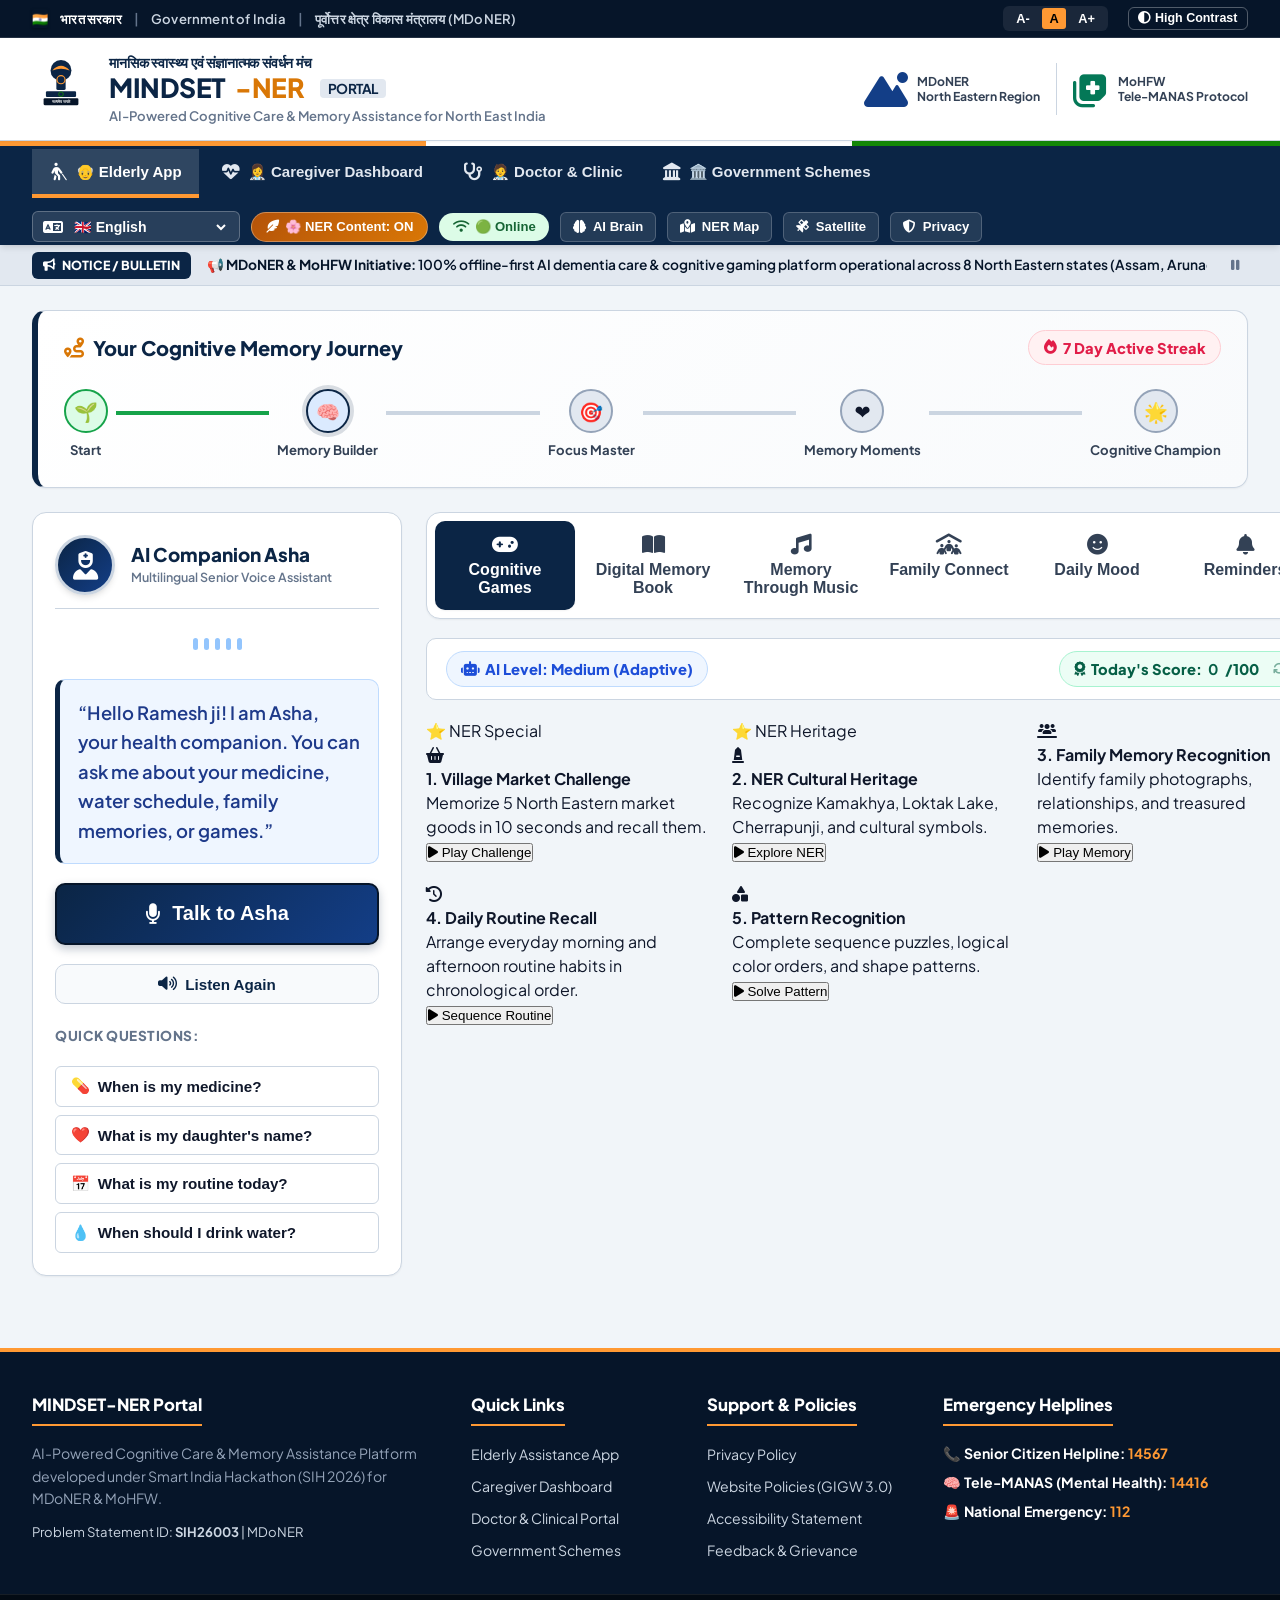
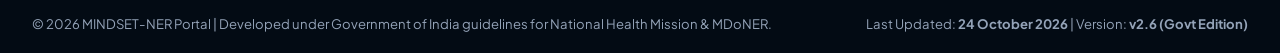
==== index.html @ 857e29aa "ci: add GitHub Pages deployment workflow and root redirect" ====
<!DOCTYPE html>
<html lang="en">
<head>
    <meta charset="UTF-8">
    <meta name="viewport" content="width=device-width, initial-scale=1.0">
    <meta http-equiv="refresh" content="0; url=static/index.html">
    <link rel="icon" type="image/svg+xml" href="static/favicon.svg">
    <title>MINDSET-NER Portal</title>
    <script>
        window.location.replace("static/index.html" + window.location.search + window.location.hash);
    </script>
    <style>
        body {
            font-family: 'Plus Jakarta Sans', system-ui, -apple-system, sans-serif;
            background: #0f172a;
            color: #ffffff;
            display: flex;
            align-items: center;
            justify-content: center;
            height: 100vh;
            margin: 0;
            text-align: center;
        }
        .loading-box {
            background: rgba(255, 255, 255, 0.05);
            border: 1px solid rgba(255, 255, 255, 0.15);
            padding: 2.5rem 2rem;
            border-radius: 16px;
            max-width: 420px;
        }
        a {
            color: #f59e0b;
            text-decoration: underline;
            font-weight: 700;
        }
    </style>
</head>
<body>
    <div class="loading-box">
        <h2 style="margin: 0 0 0.5rem 0;">MINDSET-NER Portal</h2>
        <p style="color: #94a3b8; margin: 0 0 1.2rem 0;">Redirecting to the official government cognitive assistance portal...</p>
        <p><a href="static/index.html">Click here if not redirected automatically</a></p>
    </div>
</body>
</html>
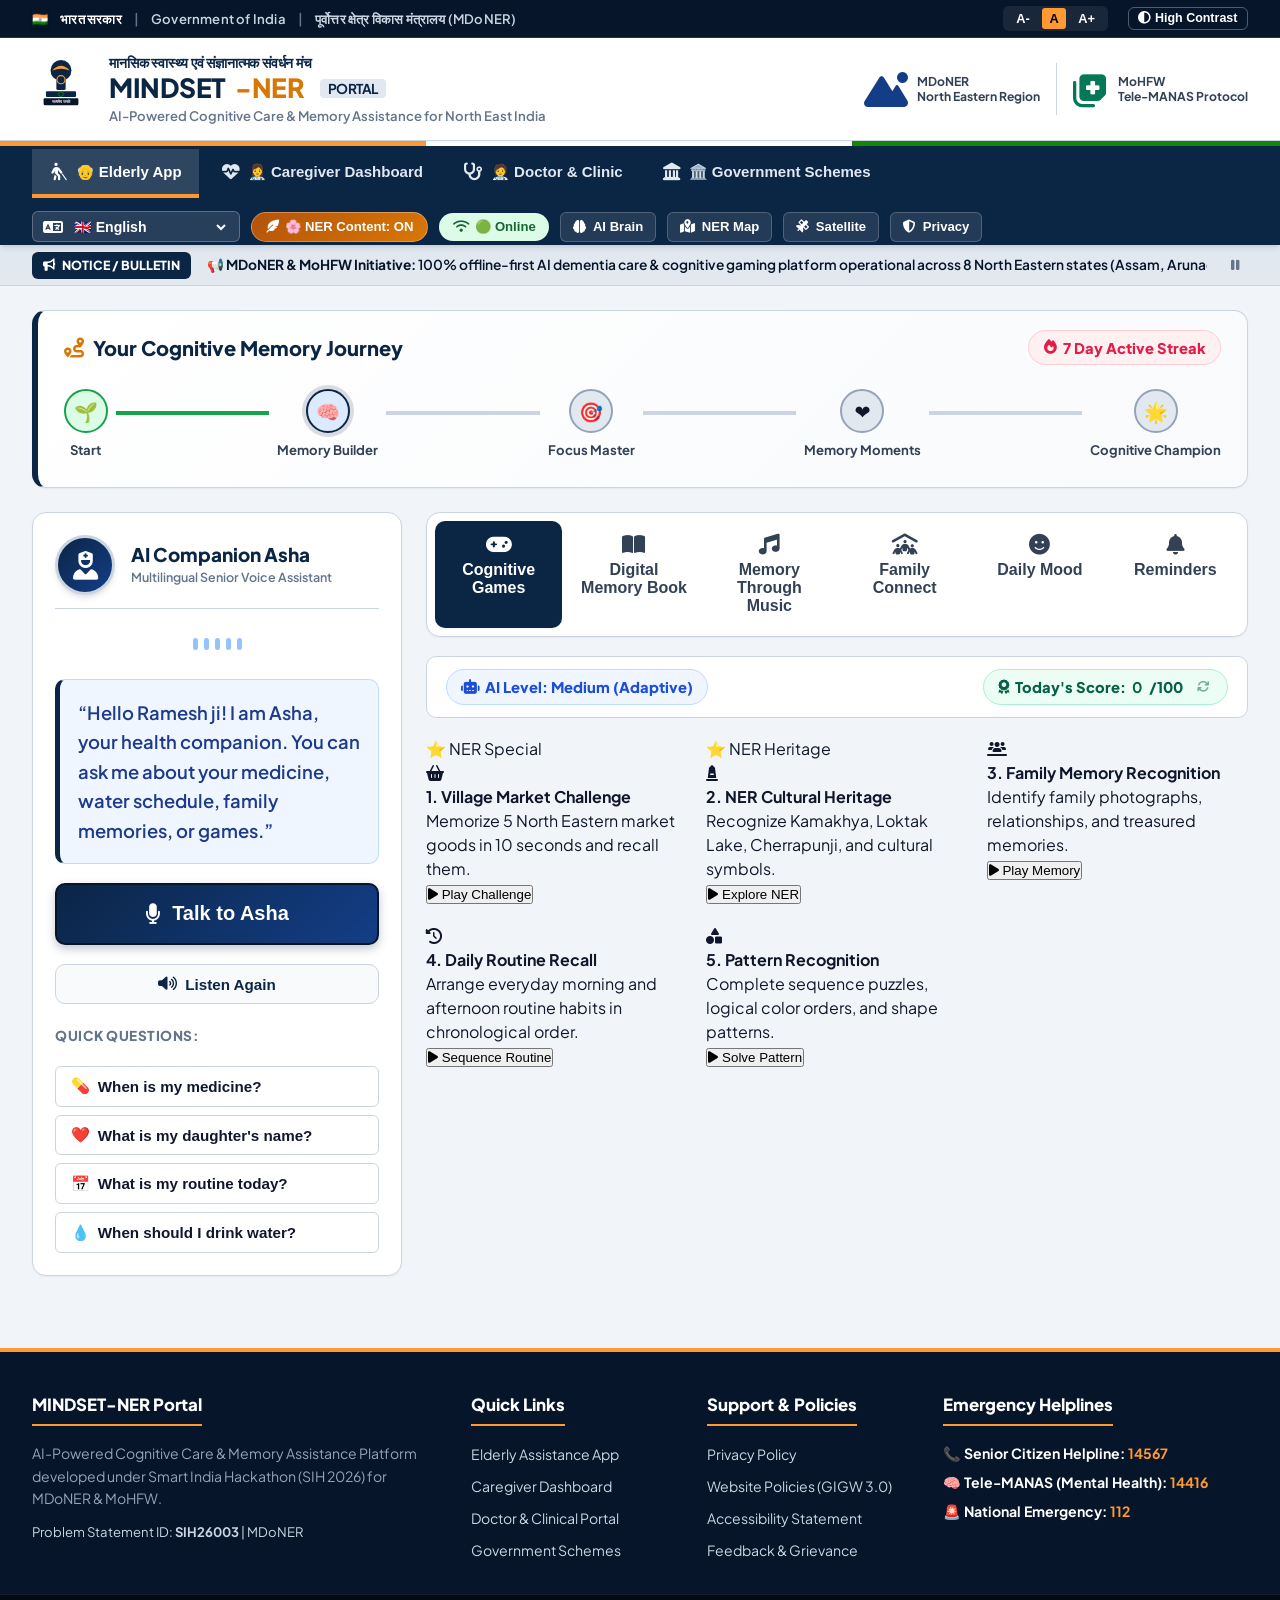
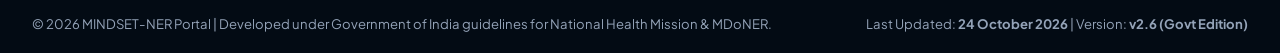
==== commit 5c5f7c4a: "feat: add universal multi-device responsive layout and netlify config" ====
--- a/index.html
+++ b/index.html
@@ -2,7 +2,8 @@
 <html lang="en">
 <head>
     <meta charset="UTF-8">
-    <meta name="viewport" content="width=device-width, initial-scale=1.0">
+    <meta name="viewport" content="width=device-width, initial-scale=1.0, maximum-scale=5.0, viewport-fit=cover">
+    <meta name="theme-color" content="#0b2545">
     <meta http-equiv="refresh" content="0; url=static/index.html">
     <link rel="icon" type="image/svg+xml" href="static/favicon.svg">
     <title>MINDSET-NER Portal</title>
@@ -43,3 +44,4 @@
     </div>
 </body>
 </html>
+
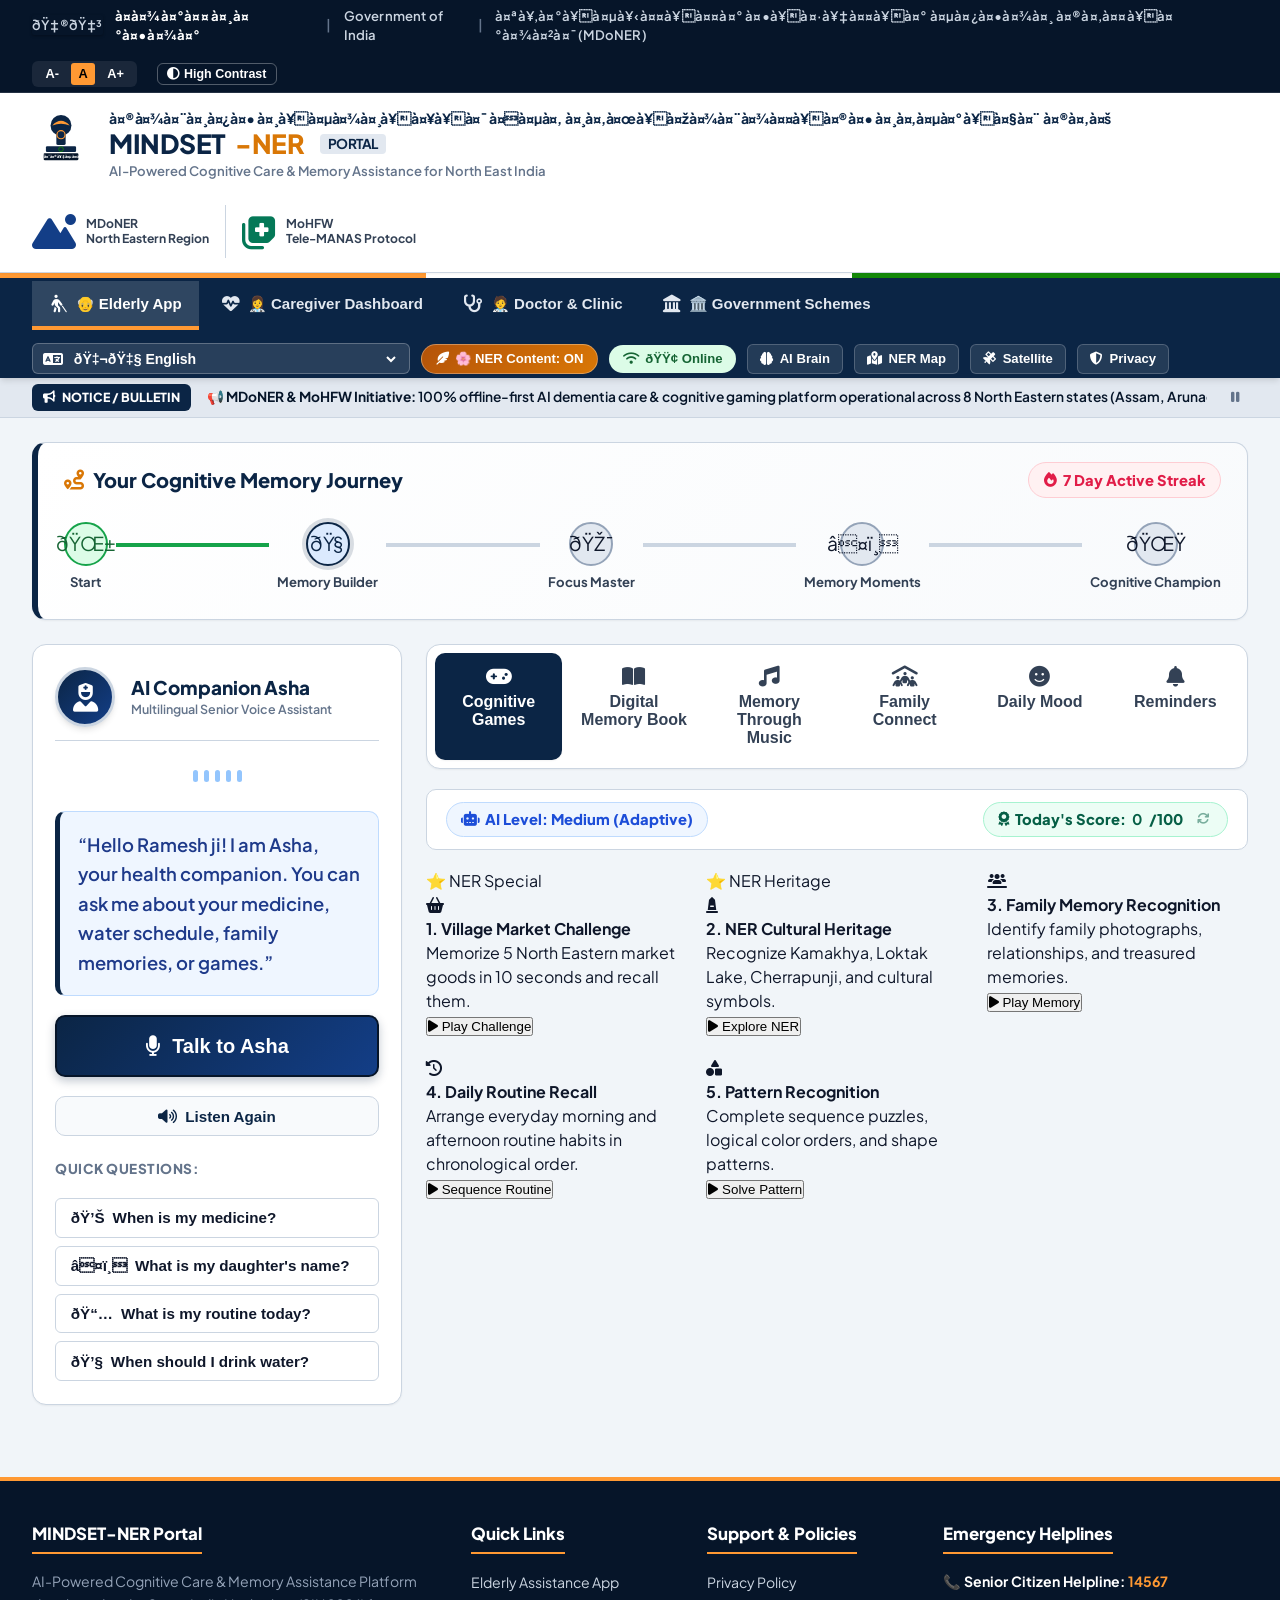
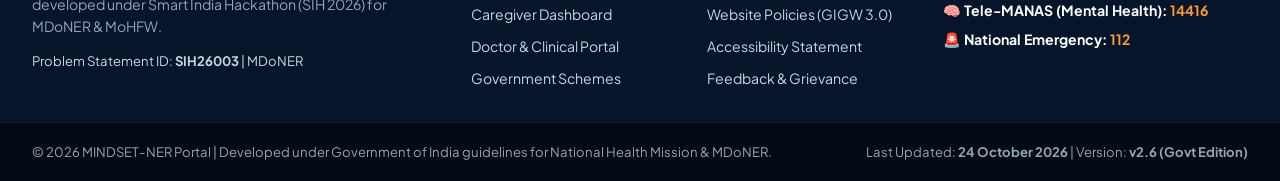
==== commit b7de9b5b: "fix: make root index.html full standalone portal and update vscode launcher" ====
--- a/index.html
+++ b/index.html
@@ -1,47 +1,1616 @@
-<!DOCTYPE html>
+﻿<!DOCTYPE html>
 <html lang="en">
 <head>
     <meta charset="UTF-8">
     <meta name="viewport" content="width=device-width, initial-scale=1.0, maximum-scale=5.0, viewport-fit=cover">
     <meta name="theme-color" content="#0b2545">
-    <meta http-equiv="refresh" content="0; url=static/index.html">
+    <meta name="mobile-web-app-capable" content="yes">
+    <meta name="apple-mobile-web-app-capable" content="yes">
+    <meta name="apple-mobile-web-app-status-bar-style" content="black-translucent">
+    <title>MINDSET-NER | à¤®à¤¾à¤¨à¤¸à¤¿à¤• à¤¸à¥à¤µà¤¾à¤¸à¥à¤¥à¥à¤¯ à¤à¤µà¤‚ à¤¸à¤‚à¤œà¥à¤žà¤¾à¤¨à¤¾à¤¤à¥à¤®à¤• à¤¸à¤‚à¤µà¤°à¥à¤§à¤¨ à¤ªà¥‹à¤°à¥à¤Ÿà¤² | Government of India</title>
+    <meta name="description" content="AI-Based Cognitive Gaming and Memory Assistance Platform for Elderly Dementia Patients in North Eastern Region (SIH26003 - MDoNER & MoHFW)">
+    
+    <!-- Google Fonts -->
+    <link rel="preconnect" href="https://fonts.googleapis.com">
+    <link rel="preconnect" href="https://fonts.gstatic.com" crossorigin>
+    <link href="https://fonts.googleapis.com/css2?family=Outfit:wght@400;500;600;700;800&family=Plus+Jakarta+Sans:wght@400;500;600;700;800&display=swap" rel="stylesheet">
+    
+    <!-- FontAwesome 6 Icons -->
+    <link rel="stylesheet" href="https://cdnjs.cloudflare.com/ajax/libs/font-awesome/6.4.0/css/all.min.css">
+    
+    <!-- Portal Favicon -->
     <link rel="icon" type="image/svg+xml" href="static/favicon.svg">
-    <title>MINDSET-NER Portal</title>
-    <script>
-        window.location.replace("static/index.html" + window.location.search + window.location.hash);
-    </script>
-    <style>
-        body {
-            font-family: 'Plus Jakarta Sans', system-ui, -apple-system, sans-serif;
-            background: #0f172a;
-            color: #ffffff;
-            display: flex;
-            align-items: center;
-            justify-content: center;
-            height: 100vh;
-            margin: 0;
-            text-align: center;
-        }
-        .loading-box {
-            background: rgba(255, 255, 255, 0.05);
-            border: 1px solid rgba(255, 255, 255, 0.15);
-            padding: 2.5rem 2rem;
-            border-radius: 16px;
-            max-width: 420px;
-        }
-        a {
-            color: #f59e0b;
-            text-decoration: underline;
-            font-weight: 700;
-        }
-    </style>
+    <link rel="alternate icon" type="image/x-icon" href="static/favicon.ico">
+    
+    <!-- Official Government Portal Stylesheet -->
+    <link rel="stylesheet" href="static/style.css?v=3.1">
 </head>
 <body>
-    <div class="loading-box">
-        <h2 style="margin: 0 0 0.5rem 0;">MINDSET-NER Portal</h2>
-        <p style="color: #94a3b8; margin: 0 0 1.2rem 0;">Redirecting to the official government cognitive assistance portal...</p>
-        <p><a href="static/index.html">Click here if not redirected automatically</a></p>
+    <!-- Skip to main content for screen readers (GIGW standard) -->
+    <a href="#main-content-anchor" class="skip-link">Skip to main content</a>
+
+    <!-- ========================================================= -->
+    <!-- 1. TOP ACCESSIBILITY & MINISTRY STRIP                     -->
+    <!-- ========================================================= -->
+    <div class="gov-top-strip">
+        <div class="gov-top-strip-inner">
+            <div class="gov-emblem-text">
+                <span class="flag-icon" title="National Flag of India">ðŸ‡®ðŸ‡³</span>
+                <span class="hi">à¤­à¤¾à¤°à¤¤ à¤¸à¤°à¤•à¤¾à¤°</span>
+                <span class="separator">|</span>
+                <span>Government of India</span>
+                <span class="separator">|</span>
+                <span>à¤ªà¥‚à¤°à¥à¤µà¥‹à¤¤à¥à¤¤à¤° à¤•à¥à¤·à¥‡à¤¤à¥à¤° à¤µà¤¿à¤•à¤¾à¤¸ à¤®à¤‚à¤¤à¥à¤°à¤¾à¤²à¤¯ (MDoNER)</span>
+            </div>
+
+            <div class="gov-top-actions">
+                <!-- Text Sizing Accessibility Controls -->
+                <div class="accessibility-tools" title="Text Sizing Controls / à¤…à¤•à¥à¤·à¤°à¥‹à¤‚ à¤•à¤¾ à¤†à¤•à¤¾à¤°">
+                    <button class="a-btn" id="btn-font-dec" onclick="changeFontSize('decrease')" title="Decrease Font Size">A-</button>
+                    <button class="a-btn active" id="btn-font-reset" onclick="changeFontSize('reset')" title="Normal Font Size">A</button>
+                    <button class="a-btn" id="btn-font-inc" onclick="changeFontSize('increase')" title="Increase Font Size">A+</button>
+                </div>
+
+                <!-- High Contrast Toggle Button -->
+                <button class="contrast-btn" id="btn-high-contrast" onclick="toggleHighContrast()" title="Toggle High Contrast Mode for Better Visibility">
+                    <i class="fa-solid fa-circle-half-stroke"></i>
+                    <span id="contrast-text">High Contrast</span>
+                </button>
+            </div>
+        </div>
     </div>
+
+    <!-- ========================================================= -->
+    <!-- 2. MAIN GOVERNMENT BRANDING HEADER                         -->
+    <!-- ========================================================= -->
+    <header class="gov-main-header">
+        <div class="gov-header-inner">
+            <div class="brand-section">
+                <!-- Ashoka Lion Capital (Emblem of India) SVG -->
+                <div class="national-emblem-svg" title="State Emblem of India">
+                    <svg viewBox="0 0 100 120" fill="none" xmlns="http://www.w3.org/2000/svg">
+                        <circle cx="50" cy="30" r="18" fill="#0B2545"/>
+                        <path d="M35 30 Q50 14 65 30 Q50 24 35 30 Z" fill="#FF9933"/>
+                        <rect x="42" y="30" width="16" height="34" rx="3" fill="#0B2545"/>
+                        <circle cx="50" cy="46" r="7" stroke="#FF9933" stroke-width="2"/>
+                        <rect x="24" y="66" width="52" height="10" rx="2" fill="#0B2545"/>
+                        <circle cx="50" cy="71" r="4" stroke="#138808" stroke-width="1.5"/>
+                        <rect x="20" y="78" width="60" height="12" rx="2" fill="#061529"/>
+                        <text x="50" y="87" fill="#FFFFFF" font-size="7" font-weight="bold" text-anchor="middle" font-family="'Plus Jakarta Sans', sans-serif">à¤¸à¤¤à¥à¤¯à¤®à¥‡à¤µ à¤œà¤¯à¤¤à¥‡</text>
+                    </svg>
+                </div>
+
+                <div class="brand-text">
+                    <span class="brand-title-hi">à¤®à¤¾à¤¨à¤¸à¤¿à¤• à¤¸à¥à¤µà¤¾à¤¸à¥à¤¥à¥à¤¯ à¤à¤µà¤‚ à¤¸à¤‚à¤œà¥à¤žà¤¾à¤¨à¤¾à¤¤à¥à¤®à¤• à¤¸à¤‚à¤µà¤°à¥à¤§à¤¨ à¤®à¤‚à¤š</span>
+                    <h1 class="brand-title-en">
+                        MINDSET<span class="highlight">-NER</span>
+                        <span style="font-size: 0.85rem; background: #e2e8f0; color: #0b2545; padding: 2px 8px; border-radius: 4px; font-weight: 700; margin-left: 6px;">PORTAL</span>
+                    </h1>
+                    <span class="brand-tagline">AI-Powered Cognitive Care & Memory Assistance for North East India</span>
+                </div>
+            </div>
+
+            <div class="header-gov-badges">
+                <div class="partner-logo-seal">
+                    <div class="seal-icon">
+                        <i class="fa-solid fa-mountain-sun"></i>
+                    </div>
+                    <div class="seal-text">
+                        <strong>MDoNER</strong><br>
+                        North Eastern Region
+                    </div>
+                </div>
+
+                <div class="partner-logo-seal">
+                    <div class="seal-icon" style="color: #047857;">
+                        <i class="fa-solid fa-notes-medical"></i>
+                    </div>
+                    <div class="seal-text">
+                        <strong>MoHFW</strong><br>
+                        Tele-MANAS Protocol
+                    </div>
+                </div>
+            </div>
+        </div>
+    </header>
+
+    <!-- Official Tricolor Ribbon -->
+    <div class="gov-tricolor-bar"></div>
+
+    <!-- ========================================================= -->
+    <!-- 3. OFFICIAL PORTAL NAVIGATION & ACTION BAR                 -->
+    <!-- ========================================================= -->
+    <nav class="gov-navbar">
+        <div class="gov-navbar-inner">
+            <!-- Main Role Navigation Tabs -->
+            <div class="main-portal-tabs" role="tablist">
+                <button class="portal-nav-btn active" id="btn-role-elderly" onclick="switchRole('elderly')" role="tab" aria-selected="true">
+                    <i class="fa-solid fa-person-walking-with-cane"></i>
+                    <span id="nav-lbl-elderly">ðŸ‘´ Elderly App</span>
+                </button>
+                <button class="portal-nav-btn" id="btn-role-caregiver" onclick="switchRole('caregiver')" role="tab" aria-selected="false">
+                    <i class="fa-solid fa-heart-pulse"></i>
+                    <span id="nav-lbl-caregiver">ðŸ‘©â€âš•ï¸ Caregiver Dashboard</span>
+                </button>
+                <button class="portal-nav-btn" id="btn-role-doctor" onclick="switchRole('doctor')" role="tab" aria-selected="false">
+                    <i class="fa-solid fa-stethoscope"></i>
+                    <span id="nav-lbl-doctor">ðŸ§‘â€âš•ï¸ Doctor & Clinic</span>
+                </button>
+                <button class="portal-nav-btn" id="btn-role-schemes" onclick="switchRole('schemes')" role="tab" aria-selected="false">
+                    <i class="fa-solid fa-landmark"></i>
+                    <span id="nav-lbl-schemes">ðŸ›ï¸ Government Schemes</span>
+                </button>
+            </div>
+
+            <!-- Header Quick Action Tools -->
+            <div class="nav-actions-group">
+                <!-- Multilingual Language Selector -->
+                <div class="lang-selector-gov" title="à¤­à¤¾à¤·à¤¾ à¤šà¥à¤¨à¥‡à¤‚ / Select Language">
+                    <i class="fa-solid fa-language"></i>
+                    <select id="lang-picker" onchange="changeLanguage(this.value)">
+                        <option value="en" selected>ðŸ‡¬ðŸ‡§ English</option>
+                        <option value="hi">ðŸ‡®ðŸ‡³ à¤¹à¤¿à¤¨à¥à¤¦à¥€ (Hindi)</option>
+                        <option value="as">ðŸ‡®ðŸ‡³ à¦…à¦¸à¦®à§€à¦¯à¦¼à¦¾ (Assamese)</option>
+                        <option value="bn">ðŸ‡®ðŸ‡³ à¦¬à¦¾à¦‚à¦²à¦¾ (Bengali)</option>
+                        <option value="mni">ðŸ‡®ðŸ‡³ à¦®à§ˆà¦¤à§ˆà¦²à§‹à¦¨à§ (Meitei)</option>
+                        <option value="mzo">ðŸ‡®ðŸ‡³ Mizo á¹­awng</option>
+                        <option value="kha">ðŸ‡®ðŸ‡³ Ka Khasi</option>
+                    </select>
+                </div>
+
+                <!-- NER Cultural Content Filter -->
+                <button class="ner-toggle-gov" id="ner-toggle-btn" onclick="toggleNerMode()" title="Toggle North Eastern Cultural Content">
+                    <i class="fa-solid fa-feather-pointed"></i>
+                    <span id="ner-badge-text">ðŸŒ¸ NER à¤¸à¤¾à¤®à¤—à¥à¤°à¥€: ON</span>
+                </button>
+
+                <!-- Offline/Online Status Pill Simulator -->
+                <button class="network-pill-gov" id="offline-pill" onclick="openModal('modal-offline-drawer')" title="Check Network / Offline-First Tele-Health Status">
+                    <i class="fa-solid fa-wifi"></i>
+                    <span id="network-text">ðŸŸ¢ Online</span>
+                </button>
+
+                <!-- Judging & Portal Inspector Quick Buttons -->
+                <button class="tools-quick-btn" onclick="openModal('modal-ai-brain')" title="AI Cognitive Decision Engine Inspection">
+                    <i class="fa-solid fa-brain"></i> AI Brain
+                </button>
+                <button class="tools-quick-btn" onclick="openModal('modal-ner-map')" title="8 NER States Impact Map">
+                    <i class="fa-solid fa-map-location-dot"></i> NER Map
+                </button>
+                <button class="tools-quick-btn" onclick="openModal('modal-satellite')" title="Space Tech & NavIC Satellite Layer">
+                    <i class="fa-solid fa-satellite"></i> Satellite
+                </button>
+                <button class="tools-quick-btn" onclick="openModal('modal-privacy')" title="Patient Data Privacy & Security Center">
+                    <i class="fa-solid fa-shield-halved"></i> Privacy
+                </button>
+            </div>
+        </div>
+    </nav>
+
+    <!-- ========================================================= -->
+    <!-- 4. OFFICIAL GOVERNMENT BULLETIN (NEWS MARQUEE)            -->
+    <!-- ========================================================= -->
+    <div class="gov-bulletin-bar">
+        <div class="gov-bulletin-inner">
+            <span class="bulletin-label" id="bulletin-label">
+                <i class="fa-solid fa-bullhorn"></i> <span id="bulletin-label-text">Notice / Bulletin</span>
+            </span>
+            <div class="bulletin-marquee" id="marquee-wrapper">
+                <span class="bulletin-content" id="bulletin-text">
+                    ðŸ“¢ <strong>MDoNER & MoHFW Initiative:</strong> 100% offline-first AI dementia care & cognitive gaming platform operational across 8 North Eastern states (Assam, Arunachal, Manipur, Meghalaya, Mizoram, Nagaland, Sikkim, Tripura).
+                </span>
+            </div>
+            <button class="bulletin-pause-btn" id="btn-pause-marquee" onclick="toggleMarqueePause()" title="Pause/Play Marquee">
+                <i class="fa-solid fa-pause"></i>
+            </button>
+        </div>
+    </div>
+
+    <!-- ========================================================= -->
+    <!-- 5. MAIN CONTENT WRAPPER                                   -->
+    <!-- ========================================================= -->
+    <main class="main-content" id="main-content-anchor">
+
+        <!-- ===================================================== -->
+        <!-- VIEW 1: ELDERLY PATIENT APPLICATION INTERFACE         -->
+        <!-- ===================================================== -->
+        <section id="view-elderly" class="app-view active">
+            
+            <!-- Cognitive Journey Map & Daily Streak Banner -->
+            <div class="elderly-journey-banner">
+                <div class="journey-top-row">
+                    <h3 id="lbl-journey-title">
+                        <i class="fa-solid fa-route" style="color: var(--gov-saffron-dark);"></i>
+                        Your Cognitive Memory Journey
+                    </h3>
+                    <div class="streak-pill" id="streak-badge-box">
+                        <i class="fa-solid fa-fire"></i>
+                        <span id="streak-count">7 Day Active Streak</span>
+                    </div>
+                </div>
+
+                <div class="journey-nodes-bar">
+                    <div class="j-node completed" onclick="showJourneyInfo(1)" title="Step 1 Completed">
+                        <div class="j-circle">ðŸŒ±</div>
+                        <span class="j-label" id="j-label-1">Start</span>
+                    </div>
+                    <div class="j-track-line filled"></div>
+
+                    <div class="j-node active" onclick="showJourneyInfo(2)" title="Current Active Milestone">
+                        <div class="j-circle">ðŸ§ </div>
+                        <span class="j-label" id="j-label-2">Memory Builder</span>
+                    </div>
+                    <div class="j-track-line"></div>
+
+                    <div class="j-node" onclick="showJourneyInfo(3)" title="Step 3">
+                        <div class="j-circle">ðŸŽ¯</div>
+                        <span class="j-label" id="j-label-3">Focus Master</span>
+                    </div>
+                    <div class="j-track-line"></div>
+
+                    <div class="j-node" onclick="showJourneyInfo(4)" title="Step 4">
+                        <div class="j-circle">â¤ï¸</div>
+                        <span class="j-label" id="j-label-4">Memory Moments</span>
+                    </div>
+                    <div class="j-track-line"></div>
+
+                    <div class="j-node" onclick="showJourneyInfo(5)" title="Step 5">
+                        <div class="j-circle">ðŸŒŸ</div>
+                        <span class="j-label" id="j-label-5">Cognitive Champion</span>
+                    </div>
+                </div>
+            </div>
+
+            <!-- Elderly Main Grid (Left Asha Companion + Center Activities) -->
+            <div class="elderly-main-grid">
+
+                <!-- Left Panel: AI Companion 'Asha' -->
+                <aside class="asha-voice-panel">
+                    <div class="asha-badge-header">
+                        <div class="asha-avatar">
+                            <i class="fa-solid fa-user-nurse"></i>
+                        </div>
+                        <div class="asha-info">
+                            <h2 id="companion-name-title">AI Companion Asha</h2>
+                            <p id="companion-lang-subtext">Multilingual Senior Voice Assistant</p>
+                        </div>
+                    </div>
+
+                    <!-- Voice Visualizer Wave -->
+                    <div class="voice-wave-container" id="audio-visualizer">
+                        <div class="wave-bar"></div>
+                        <div class="wave-bar"></div>
+                        <div class="wave-bar"></div>
+                        <div class="wave-bar"></div>
+                        <div class="wave-bar"></div>
+                    </div>
+
+                    <!-- Asha Speech Response Bubble -->
+                    <div class="asha-speech-bubble" id="companion-speech-bubble">
+                        <p id="speech-text">â€œHello Ramesh ji! I am Asha, your health companion. You can ask me about your medicine, water schedule, family memories, or games.â€</p>
+                    </div>
+
+                    <!-- Big Senior Friendly Voice Controls -->
+                    <button class="gov-mic-btn" id="mic-trigger-btn" onclick="listenVoiceCommand()">
+                        <i class="fa-solid fa-microphone"></i>
+                        <span id="mic-btn-text">Talk to Asha</span>
+                    </button>
+
+                    <button class="listen-again-btn" onclick="speakCurrentText()">
+                        <i class="fa-solid fa-volume-high"></i>
+                        <span id="lbl-listen-again">Listen Again</span>
+                    </button>
+
+                    <!-- Quick Voice Prompt Suggestion Buttons -->
+                    <div class="quick-prompts-title" id="lbl-quick-prompts">à¤¤à¥à¤µà¤°à¤¿à¤¤ à¤ªà¥à¤°à¤¶à¥à¤¨ (Quick Questions):</div>
+                    <div class="quick-prompt-buttons">
+                        <button class="prompt-btn" onclick="sendQuickPromptIndex(0)">
+                            ðŸ’Š <span id="prompt-txt-1">When is my medicine schedule?</span>
+                        </button>
+                        <button class="prompt-btn" onclick="sendQuickPromptIndex(1)">
+                            â¤ï¸ <span id="prompt-txt-2">What is my daughter's name?</span>
+                        </button>
+                        <button class="prompt-btn" onclick="sendQuickPromptIndex(2)">
+                            ðŸ“… <span id="prompt-txt-3">What is my daily routine?</span>
+                        </button>
+                        <button class="prompt-btn" onclick="sendQuickPromptIndex(3)">
+                            ðŸ’§ <span id="prompt-txt-4">When should I drink water?</span>
+                        </button>
+                    </div>
+                </aside>
+
+                <!-- Center Panel: Tabs for Activities -->
+                <div class="elderly-center-content">
+                    
+                    <!-- Top Tab Switcher Strip -->
+                    <div class="elderly-tabs-strip" role="tablist">
+                        <button class="elderly-subtab-btn active" id="tab-games-btn" onclick="switchElderlyTab('games')">
+                            <i class="fa-solid fa-gamepad"></i>
+                            <span id="subtab-lbl-games">Cognitive Games</span>
+                        </button>
+                        <button class="elderly-subtab-btn" id="tab-memorybook-btn" onclick="switchElderlyTab('memorybook')">
+                            <i class="fa-solid fa-book-open"></i>
+                            <span id="subtab-lbl-dmb">Digital Memory Book</span>
+                        </button>
+                        <button class="elderly-subtab-btn" id="tab-music-btn" onclick="switchElderlyTab('music')">
+                            <i class="fa-solid fa-music"></i>
+                            <span id="subtab-lbl-music">Memory Through Music</span>
+                        </button>
+                        <button class="elderly-subtab-btn" id="tab-family-btn" onclick="switchElderlyTab('family')">
+                            <i class="fa-solid fa-people-roof"></i>
+                            <span id="subtab-lbl-family">Family Connect</span>
+                        </button>
+                        <button class="elderly-subtab-btn" id="tab-mood-btn" onclick="switchElderlyTab('mood')">
+                            <i class="fa-solid fa-face-smile"></i>
+                            <span id="subtab-lbl-mood">Daily Mood</span>
+                        </button>
+                        <button class="elderly-subtab-btn" id="tab-reminders-btn" onclick="switchElderlyTab('reminders')">
+                            <i class="fa-solid fa-bell"></i>
+                            <span id="subtab-lbl-reminders">Reminders</span>
+                        </button>
+                    </div>
+
+                    <!-- ========================================= -->
+                    <!-- TAB 1: COGNITIVE GAMES HUB                -->
+                    <!-- ========================================= -->
+                    <div id="elderly-tab-games" class="tab-content active">
+                        <div class="hub-status-header">
+                            <div class="status-badge ai-level" id="current-diff-display">
+                                <i class="fa-solid fa-robot"></i> AI Level: Medium (Adaptive)
+                            </div>
+                            <div class="status-badge score" id="elderly-today-score">
+                                <i class="fa-solid fa-award"></i> à¤†à¤œ à¤•à¤¾ à¤¸à¥à¤•à¥‹à¤°: <strong id="val-today-score">0</strong>/100
+                                <button type="button" class="btn-score-reset" onclick="resetTodayScore(event)" title="à¤¸à¥à¤•à¥‹à¤° à¤°à¥€à¤¸à¥‡à¤Ÿ à¤•à¤°à¥‡à¤‚ (Reset Score for Demo)"><i class="fa-solid fa-arrows-rotate"></i></button>
+                            </div>
+                        </div>
+
+                        <!-- Game Selection Grid -->
+                        <div class="games-cards-grid" id="game-selector-grid">
+                            <!-- Populated dynamically by renderGameSelectorGrid() based on active language -->
+                        </div>
+
+                        <!-- ACTIVE GAME PLAY ARENA -->
+                        <div class="active-game-arena-box" id="active-game-arena" style="display:none;">
+                            <div class="arena-top-controls">
+                                <button class="arena-back-btn" onclick="exitGameArena()">
+                                    <i class="fa-solid fa-arrow-left"></i> <span id="arena-back-text">à¤–à¥‡à¤²à¥‹à¤‚ à¤•à¥€ à¤¸à¥‚à¤šà¥€ (Back to Menu)</span>
+                                </button>
+                                <h3 id="game-title" style="color: var(--gov-navy); font-size: 1.3rem;">Village Market Challenge</h3>
+                                <div style="display:flex; align-items:center; gap: 0.8rem;">
+                                    <span class="arena-round-pill" id="game-round-pill">à¤°à¤¾à¤‰à¤‚à¤¡ 1 / 3</span>
+                                    <div class="arena-timer" id="game-timer-display">â±ï¸ 00:10</div>
+                                </div>
+                            </div>
+
+                            <!-- Dynamic Stage Container -->
+                            <div class="game-stage-viewport" id="game-stage-container">
+                                <!-- Dynamic Game HTML will be injected by app.js -->
+                            </div>
+
+                            <!-- Visual AI Adaptation Decision Card -->
+                            <div class="ai-adaptation-banner" id="ai-adaptation-card" style="display:none;">
+                                <div class="ai-banner-title">
+                                    <i class="fa-solid fa-brain" style="color: var(--gov-navy-light);"></i>
+                                    <span id="ai-banner-header">AI à¤…à¤¨à¥à¤•à¥‚à¤²à¤¨ à¤¨à¤¿à¤°à¥à¤£à¤¯ à¤‡à¤‚à¤œà¤¨ (AI Adaptive Decision Engine)</span>
+                                </div>
+                                <div class="ai-banner-metrics">
+                                    <div class="ai-metric-item">
+                                        <span id="lbl-ai-acc">à¤¸à¤Ÿà¥€à¤•à¤¤à¤¾ (Accuracy):</span> <strong id="ai-val-acc">95%</strong>
+                                    </div>
+                                    <div class="ai-metric-item">
+                                        <span id="lbl-ai-speed">à¤ªà¥à¤°à¤¤à¤¿à¤•à¥à¤°à¤¿à¤¯à¤¾ à¤¸à¤®à¤¯ (Latency):</span> <strong id="ai-val-speed">3.8s</strong>
+                                    </div>
+                                    <div class="ai-metric-item">
+                                        <span id="lbl-ai-next">à¤…à¤—à¤²à¤¾ à¤¸à¥à¤¤à¤° (Next Level):</span> <strong id="ai-val-next">Medium â†’ Hard</strong>
+                                    </div>
+                                </div>
+                                <div class="ai-banner-reasoning" id="ai-reason-text">
+                                    ðŸ¤– AI à¤µà¤¿à¤¶à¥à¤²à¥‡à¤·à¤£: à¤‰à¤¤à¥à¤•à¥ƒà¤·à¥à¤Ÿ à¤ªà¥à¤°à¤¦à¤°à¥à¤¶à¤¨! à¤®à¤°à¥€à¤œ à¤•à¤¾ à¤¸à¤‚à¤œà¥à¤žà¤¾à¤¨à¤¾à¤¤à¥à¤®à¤• à¤°à¤¿à¤¸à¥à¤ªà¥‰à¤¨à¥à¤¸ à¤¬à¤¹à¥à¤¤ à¤¸à¤•à¥à¤°à¤¿à¤¯ à¤¹à¥ˆà¥¤
+                                </div>
+                                <div style="display:flex; justify-content:flex-end; margin-top: 0.4rem;">
+                                    <button class="btn-primary-gov" id="btn-next-game-round" onclick="advanceNextGameRound()">
+                                        <span id="btn-next-round-text">à¤…à¤—à¤²à¤¾ à¤ªà¥à¤°à¤¶à¥à¤¨ (Next Question)</span> <i class="fa-solid fa-arrow-right"></i>
+                                    </button>
+                                </div>
+                            </div>
+                        </div>
+
+                    </div>
+
+                    <!-- ========================================= -->
+                    <!-- TAB 2: DIGITAL MEMORY BOOK â­             -->
+                    <!-- ========================================= -->
+                    <div id="elderly-tab-memorybook" class="tab-content" style="display:none;">
+                        <div class="gov-card">
+                            <div class="gov-card-header">
+                                <div>
+                                    <h2 id="dmb-sec-title"><i class="fa-solid fa-book-bookmark" style="color: var(--gov-saffron-dark);"></i> <span id="dmb-title-text">à¤¡à¤¿à¤œà¤¿à¤Ÿà¤² à¤®à¥‡à¤®à¥‹à¤°à¥€ à¤¬à¥à¤• (Digital Memory Book)</span></h2>
+                                    <span class="subtitle" id="dmb-sec-subtitle">à¤ªà¤¾à¤°à¤¿à¤µà¤¾à¤°à¤¿à¤• à¤¤à¤¸à¥à¤µà¥€à¤°à¥‡à¤‚, à¤ªà¥à¤°à¤¿à¤¯ à¤¸à¥à¤¥à¤¾à¤¨ à¤”à¤° à¤®à¤§à¥à¤° à¤¸à¥à¤®à¥ƒà¤¤à¤¿à¤¯à¥‹à¤‚ à¤•à¤¾ à¤µà¥à¤¯à¤•à¥à¤¤à¤¿à¤—à¤¤ à¤¸à¤‚à¤—à¥à¤°à¤¹</span>
+                                </div>
+                                <button class="btn-primary-gov" onclick="openModal('modal-add-dmb')">
+                                    <i class="fa-solid fa-plus"></i> <span id="dmb-add-btn-text">à¤¨à¤ˆ à¤¯à¤¾à¤¦ à¤œà¥‹à¤¡à¤¼à¥‡à¤‚ (Add Card)</span>
+                                </button>
+                            </div>
+
+                            <!-- Active Showcase Card -->
+                            <div class="dmb-showcase-card" id="dmb-active-card">
+                                <!-- Injected dynamically by JS -->
+                            </div>
+
+                            <div class="dmb-carousel-nav">
+                                <button class="dmb-nav-btn" onclick="prevDmbCard()">
+                                    <i class="fa-solid fa-chevron-left"></i> <span id="dmb-prev-text">à¤ªà¤¿à¤›à¤²à¥€ à¤¯à¤¾à¤¦ (Previous)</span>
+                                </button>
+                                <span id="dmb-index-indicator" style="font-weight: 700; color: var(--text-muted); align-self: center;">1 / 4</span>
+                                <button class="dmb-nav-btn" onclick="nextDmbCard()">
+                                    <span id="dmb-next-text">à¤…à¤—à¤²à¥€ à¤¯à¤¾à¤¦ (Next)</span> <i class="fa-solid fa-chevron-right"></i>
+                                </button>
+                            </div>
+
+                            <h3 id="dmb-browse-title" style="margin: 2rem 0 1rem 0; color: var(--gov-navy); font-size: 1.15rem;">
+                                <i class="fa-solid fa-grip"></i> <span id="dmb-browse-text">à¤¸à¤­à¥€ à¤µà¥à¤¯à¤•à¥à¤¤à¤¿à¤—à¤¤ à¤¸à¥à¤®à¥ƒà¤¤à¤¿ à¤•à¤¾à¤°à¥à¤¡ (Browse Memory Cards):</span>
+                            </h3>
+                            <div class="dmb-thumbnails-grid" id="dmb-grid-container">
+                                <!-- Injected by JS -->
+                            </div>
+                        </div>
+                    </div>
+
+                    <!-- ========================================= -->
+                    <!-- TAB 3: MUSIC MEMORY ðŸŽµ                    -->
+                    <!-- ========================================= -->
+                    <div id="elderly-tab-music" class="tab-content" style="display:none;">
+                        <div class="gov-card">
+                            <div class="gov-card-header">
+                                <div>
+                                    <h2 id="music-sec-title"><i class="fa-solid fa-music" style="color: var(--gov-saffron-dark);"></i> <span id="music-title-text">à¤¸à¤‚à¤—à¥€à¤¤ à¤¸à¥‡ à¤¯à¤¾à¤¦à¥‡à¤‚ (Memory Through Music)</span></h2>
+                                    <span class="subtitle" id="music-sec-subtitle">à¤ªà¥‚à¤°à¥à¤µà¥‹à¤¤à¥à¤¤à¤° à¤•à¥‡ à¤ªà¤¾à¤°à¤‚à¤ªà¤°à¤¿à¤• à¤µ à¤²à¥‹à¤• à¤¸à¤‚à¤—à¥€à¤¤ à¤¦à¥à¤µà¤¾à¤°à¤¾ à¤ªà¥à¤°à¤¾à¤¨à¥€ à¤¸à¥à¤–à¤¦ à¤¸à¥à¤®à¥ƒà¤¤à¤¿à¤¯à¥‹à¤‚ à¤•à¤¾ à¤œà¤¾à¤—à¤°à¤£</span>
+                                </div>
+                            </div>
+
+                            <div style="max-width: 650px; margin: 0 auto; text-align: center; padding: 1.5rem;">
+                                <div style="font-size: 4rem; color: var(--gov-navy-light); margin-bottom: 0.5rem;">
+                                    <i class="fa-solid fa-compact-disc fa-spin" style="animation-duration: 8s;"></i>
+                                </div>
+                                <h3 id="music-track-title" style="color: var(--gov-navy); font-size: 1.4rem;">Assamese Folk Bihu Flute</h3>
+                                <p id="music-track-region" style="color: var(--gov-saffron-dark); font-weight: 700; margin-bottom: 1.2rem;">à¤…à¤¸à¤® à¤•à¥€ à¤ªà¤¾à¤°à¤‚à¤ªà¤°à¤¿à¤• à¤§à¥à¤¨ (Assam Traditional)</p>
+
+                                <div style="display:flex; justify-content:center; gap: 0.8rem; margin-bottom: 1.2rem; flex-wrap: wrap;">
+                                    <button class="btn-secondary-gov" id="music-track-btn-0" onclick="selectMusicTrack(0)">1. Bihu Flute (Assam)</button>
+                                    <button class="btn-secondary-gov" id="music-track-btn-1" onclick="selectMusicTrack(1)">2. Classical Raga Flute</button>
+                                    <button class="btn-secondary-gov" id="music-track-btn-2" onclick="selectMusicTrack(2)">3. Manipuri Pena Melody</button>
+                                </div>
+
+                                <audio id="reminiscence-audio" controls style="width: 100%; margin: 1rem 0;"></audio>
+
+                                <div style="background: #f8fafc; border: 2px solid var(--border-color); border-radius: 12px; padding: 1.4rem; margin-top: 1.5rem;">
+                                    <h4 id="music-prompt-question" style="color: var(--gov-navy); font-size: 1.2rem; margin-bottom: 1rem;">
+                                        â€œDo you remember this music?â€
+                                    </h4>
+                                    <div style="display:flex; justify-content:center; gap: 1rem; flex-wrap: wrap;">
+                                        <button class="game-choice-btn" style="padding: 0.8rem 1.5rem; font-size: 1.1rem;" onclick="respondMusicMemory('yes')">
+                                            <span id="music-btn-yes-text">ðŸ˜Š Yes, I Remember!</span>
+                                        </button>
+                                        <button class="game-choice-btn" style="padding: 0.8rem 1.5rem; font-size: 1.1rem; border-color: #64748b; color: #475569;" onclick="respondMusicMemory('listen_again')">
+                                            <span id="music-btn-again-text">ðŸ” Play Again</span>
+                                        </button>
+                                    </div>
+                                </div>
+                            </div>
+                        </div>
+                    </div>
+
+                    <!-- ========================================= -->
+                    <!-- TAB 4: FAMILY CONNECT ðŸ‘¨â€ðŸ‘©â€ðŸ‘§                 -->
+                    <!-- ========================================= -->
+                    <div id="elderly-tab-family" class="tab-content" style="display:none;">
+                        <div class="gov-card">
+                            <div class="gov-card-header">
+                                <div>
+                                    <h2 id="family-sec-title"><i class="fa-solid fa-people-roof" style="color: #e11d48;"></i> <span id="family-title-text">Family Connect Feed</span></h2>
+                                    <span class="subtitle" id="family-sec-subtitle">Loving messages and photos from your children, grandchildren, and relatives</span>
+                                </div>
+                            </div>
+
+                            <div id="family-feed-list" style="display:flex; flex-direction:column; gap: 1.2rem; margin-top: 1rem;">
+                                <!-- Injected dynamically by JS -->
+                            </div>
+                        </div>
+                    </div>
+
+                    <!-- ========================================= -->
+                    <!-- TAB 5: DAILY MOOD CHECK-IN ðŸ˜Š             -->
+                    <!-- ========================================= -->
+                    <div id="elderly-tab-mood" class="tab-content" style="display:none;">
+                        <div class="gov-card">
+                            <div class="gov-card-header">
+                                <div>
+                                    <h2 id="mood-sec-title"><i class="fa-solid fa-face-smile" style="color: var(--gov-saffron-dark);"></i> <span id="mood-title-text">à¤†à¤œ à¤†à¤ª à¤•à¥ˆà¤¸à¤¾ à¤®à¤¹à¤¸à¥‚à¤¸ à¤•à¤° à¤°à¤¹à¥‡ à¤¹à¥ˆà¤‚? (Daily Mood Check-In)</span></h2>
+                                    <span class="subtitle" id="mood-sec-subtitle">Share your emotions so family and doctors can stay informed about your well-being</span>
+                                </div>
+                            </div>
+
+                            <div style="display:grid; grid-template-columns: repeat(auto-fit, minmax(130px, 1fr)); gap: 1.2rem; margin: 2rem 0;">
+                                <button class="game-hub-card" style="padding: 1.5rem 1rem;" onclick="submitMoodCheckIn('good', appState.lang === 'en' ? 'ðŸ˜Š Happy & Calm' : 'ðŸ˜Š à¤ªà¥à¤°à¤¸à¤¨à¥à¤¨ à¤µ à¤¶à¤¾à¤‚à¤¤')">
+                                    <span style="font-size: 3.5rem;">ðŸ˜Š</span>
+                                    <strong id="mood-lbl-good" style="margin-top: 0.6rem; color: #166534; font-size: 1.1rem;">Good / Happy</strong>
+                                </button>
+                                <button class="game-hub-card" style="padding: 1.5rem 1rem;" onclick="submitMoodCheckIn('okay', appState.lang === 'en' ? 'ðŸ˜ Normal / Okay' : 'ðŸ˜ à¤¸à¤¾à¤®à¤¾à¤¨à¥à¤¯')">
+                                    <span style="font-size: 3.5rem;">ðŸ˜</span>
+                                    <strong id="mood-lbl-okay" style="margin-top: 0.6rem; color: #b45309; font-size: 1.1rem;">Normal / Okay</strong>
+                                </button>
+                                <button class="game-hub-card" style="padding: 1.5rem 1rem;" onclick="submitMoodCheckIn('sad', appState.lang === 'en' ? 'ðŸ˜” Sad / Low' : 'ðŸ˜” à¤‰à¤¦à¤¾à¤¸ / à¤®à¤¨ à¤­à¤¾à¤°à¥€')">
+                                    <span style="font-size: 3.5rem;">ðŸ˜”</span>
+                                    <strong id="mood-lbl-sad" style="margin-top: 0.6rem; color: #1e40af; font-size: 1.1rem;">Sad / Low</strong>
+                                </button>
+                                <button class="game-hub-card" style="padding: 1.5rem 1rem;" onclick="submitMoodCheckIn('restless', appState.lang === 'en' ? 'ðŸ˜Ÿ Restless' : 'ðŸ˜Ÿ à¤¬à¥‡à¤šà¥ˆà¤¨')">
+                                    <span style="font-size: 3.5rem;">ðŸ˜Ÿ</span>
+                                    <strong id="mood-lbl-restless" style="margin-top: 0.6rem; color: #dc2626; font-size: 1.1rem;">Restless</strong>
+                                </button>
+                                <button class="game-hub-card" style="padding: 1.5rem 1rem;" onclick="submitMoodCheckIn('tired', appState.lang === 'en' ? 'ðŸ˜´ Tired / Sleepy' : 'ðŸ˜´ à¤¥à¤•à¤¾à¤¨ / à¤¨à¥€à¤‚à¤¦')">
+                                    <span style="font-size: 3.5rem;">ðŸ˜´</span>
+                                    <strong id="mood-lbl-tired" style="margin-top: 0.6rem; color: #64748b; font-size: 1.1rem;">Tired / Sleepy</strong>
+                                </button>
+                            </div>
+
+                            <div id="mood-feedback-box" style="display:none; background: #ecfdf5; border: 2px solid #a7f3d0; border-radius: 12px; padding: 1.2rem; text-align: center;">
+                                <h4 id="mood-feedback-heading" style="color: #065f46; font-size: 1.2rem; margin-bottom: 0.3rem;"><i class="fa-solid fa-circle-check"></i> Mood Logged Successfully!</h4>
+                                <p id="mood-feedback-text" style="color: #047857; font-weight: 700; font-size: 1.1rem;">Thank you Ramesh Ji! Your health and well-being are our top priority.</p>
+                            </div>
+                        </div>
+                    </div>
+
+                    <!-- ========================================= -->
+                    <!-- TAB 6: REMINDERS & HEALTH CHECKLIST       -->
+                    <!-- ========================================= -->
+                    <div id="elderly-tab-reminders" class="tab-content" style="display:none;">
+                        <div class="gov-card">
+                            <div class="gov-card-header">
+                                <div>
+                                    <h2 id="rem-sec-title"><i class="fa-solid fa-bell" style="color: var(--gov-saffron-dark);"></i> <span id="rem-title-text">Today's Health & Routine Reminders</span></h2>
+                                    <span class="subtitle" id="rem-sec-subtitle">Official digital schedule for timely medication, hydration, and daily activities</span>
+                                </div>
+                                <button class="btn-primary-gov" onclick="openModal('modal-add-reminder')">
+                                    <i class="fa-solid fa-plus"></i> <span id="rem-add-btn-text">Add Health Reminder</span>
+                                </button>
+                            </div>
+
+                            <div class="reminders-gov-list" id="elderly-reminders-list">
+                                <!-- Injected dynamically by JS -->
+                            </div>
+                        </div>
+                    </div>
+
+                </div>
+            </div>
+        </section>
+
+        <!-- ===================================================== -->
+        <!-- VIEW 2: CAREGIVER DASHBOARD INTERFACE                 -->
+        <!-- ===================================================== -->
+        <section id="view-caregiver" class="app-view">
+            <!-- Patient Profile & Cognitive Score Strip -->
+            <div class="cg-patient-strip">
+                <!-- Patient Profile & Add Photo Widget -->
+                <div class="cg-patient-card" id="cg-patient-card">
+                    <div class="cg-avatar-wrapper" onclick="openPatientPhotoUploadModal()" title="à¤®à¤°à¥€à¤œ à¤•à¥€ à¤«à¥‹à¤Ÿà¥‹ à¤œà¥‹à¤¡à¤¼à¥‡à¤‚ / à¤¬à¤¦à¤²à¥‡à¤‚ (Add/Change Patient Photo)">
+                        <div class="cg-patient-avatar" id="cg-patient-avatar-display">
+                            <i class="fa-solid fa-hospital-user"></i>
+                        </div>
+                        <span class="cg-camera-badge" title="à¤«à¥‹à¤Ÿà¥‹ à¤…à¤ªà¤²à¥‹à¤¡ à¤•à¤°à¥‡à¤‚"><i class="fa-solid fa-camera"></i></span>
+                    </div>
+                    <div class="cg-patient-info">
+                        <span class="cg-role-pill" id="cg-pat-role-pill" style="color: #0284c7;">Registered Patient</span>
+                        <h2 id="cg-pat-title" style="margin: 2px 0; font-size: 1.15rem; color: var(--gov-navy);">Patient: Ramesh Sharma (Age: 74)</h2>
+                        <p id="cg-pat-subtext" style="margin: 0; font-size: 0.82rem; color: var(--text-muted);">Primary Caregiver: Ananya Sharma (Daughter) | Patient ID: #p001 | Guwahati, Assam</p>
+                        <button type="button" class="btn-patient-photo" id="btn-patient-photo-action" onclick="openPatientPhotoUploadModal()">
+                            <i class="fa-solid fa-camera"></i> <span id="txt-patient-photo-btn">+ Add Photo</span>
+                        </button>
+                    </div>
+                </div>
+
+                <!-- Caregiver Profile & Add Photo Widget -->
+                <div class="cg-caregiver-card" id="cg-caregiver-card">
+                    <div class="cg-avatar-wrapper" onclick="openCaregiverPhotoUploadModal()" title="Add/Change Caregiver Photo">
+                        <div class="cg-caregiver-avatar" id="cg-caregiver-avatar-display">
+                            <i class="fa-solid fa-user-nurse"></i>
+                        </div>
+                        <span class="cg-camera-badge" title="Upload Photo"><i class="fa-solid fa-camera"></i></span>
+                    </div>
+                    <div class="cg-caregiver-info">
+                        <span class="cg-role-pill" id="cg-caregiver-role-pill">Authorized Caregiver</span>
+                        <strong id="cg-caregiver-display-name">Ananya Sharma (Daughter)</strong>
+                        <button type="button" class="btn-cg-photo" id="btn-cg-photo-action" onclick="openCaregiverPhotoUploadModal()">
+                            <i class="fa-solid fa-camera"></i> <span id="txt-cg-photo-btn">+ Add Photo</span>
+                        </button>
+                    </div>
+                </div>
+
+                <div class="cg-score-box">
+                    <div class="cg-circle-score" id="cg-overall-score-circle">0%</div>
+                    <div>
+                        <div id="cg-score-lbl" style="font-weight: 800; color: var(--gov-navy); font-size: 1.05rem;">Cognitive Engagement Score</div>
+                        <div id="cg-score-sub" style="font-size: 0.8rem; color: var(--text-muted); font-weight: 600;">Daily Non-Clinical Longitudinal Trend Analysis</div>
+                    </div>
+                </div>
+            </div>
+
+            <!-- Caregiver Daily Briefing Card -->
+            <div class="cg-briefing-alert" id="caregiver-daily-briefing-card">
+                <div style="display:flex; align-items:center; gap: 0.8rem;">
+                    <i class="fa-solid fa-sun" style="font-size: 1.8rem; color: #d97706;"></i>
+                    <div>
+                        <h3 id="cg-brief-title" style="color: #78350f; font-size: 1.25rem; font-weight: 800;">Good Morning, Ananya</h3>
+                        <p id="cg-brief-sub" style="color: #92400e; font-size: 0.85rem; font-weight: 600;">Ramesh Ji â€” Daily AI Cognitive & Health Briefing</p>
+                    </div>
+                </div>
+
+                <div class="briefing-stats-row">
+                    <div class="b-stat-chip">
+                        <span class="lbl" id="lbl-b-eng">Cognitive Score</span>
+                        <strong id="b-eng">0%</strong>
+                    </div>
+                    <div class="b-stat-chip">
+                        <span class="lbl" id="lbl-b-games">Game Sessions</span>
+                        <strong id="b-games">3 Sessions</strong>
+                    </div>
+                    <div class="b-stat-chip">
+                        <span class="lbl" id="lbl-b-med">Medicine Adherence</span>
+                        <strong id="b-med">2/3 Done</strong>
+                    </div>
+                    <div class="b-stat-chip">
+                        <span class="lbl" id="lbl-b-water">Hydration Log</span>
+                        <strong id="b-water">1.8L / 2.2L</strong>
+                    </div>
+                    <div class="b-stat-chip">
+                        <span class="lbl" id="lbl-b-mood">Daily Mood</span>
+                        <strong id="b-mood">ðŸ˜Š Calm & Happy</strong>
+                    </div>
+                </div>
+
+                <div style="background: #ffffff; border-left: 4px solid #d97706; padding: 0.8rem 1rem; border-radius: 6px; margin-bottom: 0.8rem; color: #92400e; font-weight: 700; font-size: 0.95rem;">
+                    <i class="fa-solid fa-triangle-exclamation"></i> <strong id="cg-alert-prefix">Caregiver Alert: </strong> <span id="cg-alert-msg">Mild latency detected during 02:30 AM night movement (28 mins elapsed).</span>
+                </div>
+
+                <div style="font-size: 0.95rem; color: #78350f; font-weight: 600;">
+                    <strong id="cg-rec-prefix">AI Care Recommendation: </strong> <span id="b-rec-text">Recommended to engage in 15 minutes of Village Market Challenge after breakfast and ensure adequate hydration.</span>
+                </div>
+            </div>
+
+            <!-- Caregiver Dashboard Grid -->
+            <div class="cg-dashboard-grid">
+                
+                <!-- Domain Breakdown Scores -->
+                <div class="gov-card">
+                    <div class="gov-card-header">
+                        <h3 id="cg-domain-title"><i class="fa-solid fa-brain" style="color: var(--gov-navy);"></i> à¤¸à¤‚à¤œà¥à¤žà¤¾à¤¨à¤¾à¤¤à¥à¤®à¤• à¤•à¥à¤·à¥‡à¤¤à¥à¤° à¤®à¥‡à¤Ÿà¥à¤°à¤¿à¤•à¥à¤¸ (Domain Metrics)</h3>
+                    </div>
+                    <div class="metric-row">
+                        <span class="metric-label" id="lbl-dom-memory">à¤¸à¥à¤®à¥ƒà¤¤à¤¿ à¤°à¤¿à¤•à¥‰à¤² (Memory)</span>
+                        <div class="progress-track-gov"><div class="progress-fill-gov" id="bar-memory" style="width: 82%;"></div></div>
+                        <strong id="val-memory">82%</strong>
+                    </div>
+                    <div class="metric-row">
+                        <span class="metric-label" id="lbl-dom-attention">à¤à¤•à¤¾à¤—à¥à¤°à¤¤à¤¾ (Attention)</span>
+                        <div class="progress-track-gov"><div class="progress-fill-gov" id="bar-attention" style="width: 74%;"></div></div>
+                        <strong id="val-attention">74%</strong>
+                    </div>
+                    <div class="metric-row">
+                        <span class="metric-label" id="lbl-dom-pattern">à¤ªà¥ˆà¤Ÿà¤°à¥à¤¨ à¤ªà¤¹à¤šà¤¾à¤¨ (Patterns)</span>
+                        <div class="progress-track-gov"><div class="progress-fill-gov" id="bar-pattern" style="width: 89%;"></div></div>
+                        <strong id="val-pattern">89%</strong>
+                    </div>
+                    <div class="metric-row">
+                        <span class="metric-label" id="lbl-dom-routine">à¤¦à¤¿à¤¨à¤šà¤°à¥à¤¯à¤¾ à¤°à¤¿à¤•à¥‰à¤² (Routine)</span>
+                        <div class="progress-track-gov"><div class="progress-fill-gov" id="bar-routine" style="width: 71%;"></div></div>
+                        <strong id="val-routine">71%</strong>
+                    </div>
+                </div>
+
+                <!-- 14-Day Trend Chart -->
+                <div class="gov-card">
+                    <div class="gov-card-header">
+                        <h3 id="cg-trend-title"><i class="fa-solid fa-chart-line" style="color: var(--gov-navy);"></i> 14-à¤¦à¤¿à¤µà¤¸à¥€à¤¯ à¤¸à¤‚à¤œà¥à¤žà¤¾à¤¨à¤¾à¤¤à¥à¤®à¤• à¤¸à¤¹à¤­à¤¾à¤—à¤¿à¤¤à¤¾ à¤°à¥à¤à¤¾à¤¨</h3>
+                    </div>
+                    <div style="background: #f8fafc; border: 1px solid var(--border-color); border-radius: 10px; padding: 1rem;">
+                        <svg viewBox="0 0 500 180" style="width:100%; height:auto;" id="trend-chart-svg">
+                            <line x1="40" y1="20" x2="480" y2="20" stroke="#cbd5e1" stroke-dasharray="3,3"/>
+                            <line x1="40" y1="70" x2="480" y2="70" stroke="#cbd5e1" stroke-dasharray="3,3"/>
+                            <line x1="40" y1="120" x2="480" y2="120" stroke="#cbd5e1" stroke-dasharray="3,3"/>
+                            <polyline fill="none" stroke="#0b2545" stroke-width="4" points="
+                                50,70 80,65 110,68 140,55 170,60 200,50 230,58 260,72 290,75 320,80 350,78 380,85 410,82 440,78
+                            "/>
+                            <circle cx="50" cy="70" r="5" fill="#133e87"/>
+                            <circle cx="200" cy="50" r="6" fill="#16a34a"/>
+                            <circle cx="440" cy="78" r="7" fill="#d97706"/>
+                            <text x="50" y="150" font-size="11" fill="#64748b" font-weight="bold" id="txt-trend-day1">à¤¦à¤¿à¤¨ 1</text>
+                            <text x="240" y="150" font-size="11" fill="#64748b" font-weight="bold" id="txt-trend-day7">à¤¦à¤¿à¤¨ 7</text>
+                            <text x="430" y="150" font-size="11" fill="#64748b" font-weight="bold" id="txt-trend-today">à¤†à¤œ (à¤¦à¤¿à¤¨ 14)</text>
+                        </svg>
+                    </div>
+                    <p id="cg-trend-note" style="font-size: 0.8rem; color: var(--text-muted); text-align: center; margin-top: 0.5rem;">
+                        à¤¸à¤¤à¤¤ à¤¨à¤¿à¤—à¤°à¤¾à¤¨à¥€: MDoNER AI Trend Analyzer Protocol
+                    </p>
+                </div>
+
+                <!-- Care Circle & Family Members Directory with Photo Cards -->
+                <div class="gov-card">
+                    <div class="gov-card-header" style="display: flex; justify-content: space-between; align-items: center; flex-wrap: wrap; gap: 0.6rem;">
+                        <h3 id="cg-circle-title"><i class="fa-solid fa-people-roof" style="color: var(--gov-navy);"></i> à¤ªà¤°à¤¿à¤µà¤¾à¤° à¤•à¥‡ à¤¸à¤¦à¤¸à¥à¤¯ à¤µ à¤«à¥‹à¤Ÿà¥‹ à¤¡à¤¾à¤¯à¤°à¥‡à¤•à¥à¤Ÿà¤°à¥€ (Family Members & Photos)</h3>
+                        <button type="button" class="btn-primary-gov" style="padding: 0.45rem 0.95rem; font-size: 0.88rem; display: inline-flex; align-items: center; gap: 0.4rem;" onclick="openAddFamilyMemberModal()">
+                            <i class="fa-solid fa-user-plus"></i> <span id="btn-add-family-text">+ à¤¸à¤¦à¤¸à¥à¤¯ à¤•à¤¾ à¤«à¥‹à¤Ÿà¥‹ à¤œà¥‹à¤¡à¤¼à¥‡à¤‚ (Add Member Photo)</span>
+                        </button>
+                    </div>
+                    <div class="care-circle-list" id="care-circle-list">
+                        <!-- Injected dynamically with photo cards of every family member by JS -->
+                    </div>
+                </div>
+
+                <!-- Quick Send Message to Patient -->
+                <div class="gov-card">
+                    <div class="gov-card-header">
+                        <h3 id="cg-post-title"><i class="fa-solid fa-paper-plane" style="color: var(--gov-navy);"></i> à¤®à¤°à¥€à¤œ à¤•à¥‹ à¤ªà¤¾à¤°à¤¿à¤µà¤¾à¤°à¤¿à¤• à¤¸à¤‚à¤¦à¥‡à¤¶ à¤­à¥‡à¤œà¥‡à¤‚</h3>
+                    </div>
+                    <form id="cg-quick-post-form" onsubmit="handleCaregiverPostSubmit(event)">
+                        <div class="gov-form-group">
+                            <label id="cg-lbl-msg">à¤¸à¤‚à¤¦à¥‡à¤¶ (Message for Ramesh Ji)</label>
+                            <textarea id="cg-post-text" class="gov-textarea" rows="2" placeholder="à¤‰à¤¦à¤¾. à¤ªà¤¿à¤¤à¤¾à¤œà¥€! à¤†à¤œ à¤¶à¤¾à¤® à¤¹à¤® à¤¸à¤¬ à¤®à¤¿à¤²à¤¨à¥‡ à¤† à¤°à¤¹à¥‡ à¤¹à¥ˆà¤‚..." required></textarea>
+                        </div>
+                        <div class="gov-form-group">
+                            <label id="cg-lbl-photo">à¤«à¥‹à¤Ÿà¥‹ à¤¯à¥‚à¤†à¤°à¤à¤² (à¤µà¥ˆà¤•à¤²à¥à¤ªà¤¿à¤•)</label>
+                            <input type="url" id="cg-post-url" class="gov-input" placeholder="https://...">
+                        </div>
+                        <button type="submit" class="btn-primary-gov" style="width: 100%;">
+                            <i class="fa-solid fa-paper-plane"></i> <span id="cg-btn-post-text">à¤¸à¤‚à¤¦à¥‡à¤¶ à¤­à¥‡à¤œà¥‡à¤‚ (Post to Patient Feed)</span>
+                        </button>
+                    </form>
+                </div>
+
+            </div>
+        </section>
+
+        <!-- ===================================================== -->
+        <!-- VIEW 3: DOCTOR / CLINICAL HEALTHCARE PORTAL           -->
+        <!-- ===================================================== -->
+        <section id="view-doctor" class="app-view">
+            <div class="gov-card">
+                <div class="gov-card-header">
+                    <div>
+                        <h2 id="doc-sec-title"><i class="fa-solid fa-file-medical" style="color: var(--gov-navy);"></i> Longitudinal Clinical Report â€” Patient #p001</h2>
+                        <span class="subtitle" id="doc-sec-subtitle">Attending Neurologist: Dr. Phukan | MDoNER Tele-Health Protocol</span>
+                    </div>
+                    <button class="export-pdf-btn" onclick="openClinicalReportModal()">
+                        <i class="fa-solid fa-print"></i> <span id="doc-btn-export-text">Official Clinical Report Print / PDF</span>
+                    </button>
+                </div>
+
+                <div class="doc-stats-grid">
+                    <div class="doc-stat-card">
+                        <div class="num" id="doc-stat-sessions">24</div>
+                        <div class="label" id="doc-lbl-sessions">Total Game Sessions</div>
+                    </div>
+                    <div class="doc-stat-card">
+                        <div class="num" id="doc-stat-accuracy">82.5%</div>
+                        <div class="label" id="doc-lbl-accuracy">Mean Accuracy</div>
+                    </div>
+                    <div class="doc-stat-card">
+                        <div class="num" id="doc-stat-latency">5.8s</div>
+                        <div class="label" id="doc-lbl-latency">Mean Latency</div>
+                    </div>
+                    <div class="doc-stat-card">
+                        <div class="num" id="doc-stat-diff" style="color: var(--gov-saffron-dark);">Medium</div>
+                        <div class="label" id="doc-lbl-diff">Current AI Difficulty Level</div>
+                    </div>
+                </div>
+
+                <div class="doc-table-wrap">
+                    <table class="gov-data-table">
+                        <thead>
+                            <tr>
+                                <th id="th-col-time">Timestamp</th>
+                                <th id="th-col-module">Game Module</th>
+                                <th id="th-col-acc">Accuracy</th>
+                                <th id="th-col-lat">Latency</th>
+                                <th id="th-col-diff">Difficulty</th>
+                                <th id="th-col-outcome">AI Adaptive Outcome</th>
+                            </tr>
+                        </thead>
+                        <tbody id="doctor-session-logs">
+                            <tr>
+                                <td>Today 11:05 AM</td>
+                                <td>Village Market Challenge</td>
+                                <td><strong>95%</strong></td>
+                                <td>4.0s</td>
+                                <td>Medium</td>
+                                <td><span style="background: #dcfce7; color: #166534; padding: 2px 8px; border-radius: 4px; font-weight: 700;">Upgraded to Hard</span></td>
+                            </tr>
+                            <tr>
+                                <td>Today 11:00 AM</td>
+                                <td>North Eastern Heritage</td>
+                                <td><strong>95%</strong></td>
+                                <td>3.8s</td>
+                                <td>Easy</td>
+                                <td><span style="background: #dcfce7; color: #166534; padding: 2px 8px; border-radius: 4px; font-weight: 700;">Upgraded to Medium</span></td>
+                            </tr>
+                        </tbody>
+                    </table>
+                </div>
+            </div>
+        </section>
+
+        <!-- ===================================================== -->
+        <!-- VIEW 4: GOVERNMENT SCHEMES & RESOURCES VIEW           -->
+        <!-- ===================================================== -->
+        <section id="view-schemes" class="app-view">
+            <div class="gov-card">
+                <div class="gov-card-header">
+                    <div>
+                        <h2 id="schemes-sec-title"><i class="fa-solid fa-landmark" style="color: var(--gov-navy);"></i> Government Schemes & Senior Citizen Welfare Resources</h2>
+                        <span class="subtitle" id="schemes-sec-subtitle">National policies supported by Ministry of Health & Family Welfare and MDoNER</span>
+                    </div>
+                </div>
+
+                <div class="schemes-grid" id="schemes-cards-container">
+                    <!-- Populated dynamically by renderSchemesView() -->
+                </div>
+            </div>
+        </section>
+
+    </main>
+
+    <!-- ========================================================= -->
+    <!-- 6. JUDGING & DEMO INSPECTION MODALS (GIGW Compliant)      -->
+    <!-- ========================================================= -->
+
+    <!-- Modal 1: AI Brain Hub & Model Architecture Inspection -->
+    <div class="gov-modal-backdrop" id="modal-ai-brain" onclick="handleBackdropClick(event, 'modal-ai-brain')">
+        <div class="gov-modal-dialog" style="max-width: 860px; width: 95%; max-height: 90vh; overflow-y: auto;">
+            <div class="gov-modal-header" style="background: linear-gradient(135deg, #0b2545 0%, #134e4a 100%); color: #ffffff;">
+                <div style="display:flex; align-items:center; gap: 10px;">
+                    <div style="background: rgba(255,255,255,0.15); width: 38px; height: 38px; border-radius: 8px; display:flex; align-items:center; justify-content:center; font-size: 1.25rem;">
+                        <i class="fa-solid fa-brain" style="color: #6ee7b7;"></i>
+                    </div>
+                    <div>
+                        <h3 style="margin: 0; font-size: 1.2rem; color: #ffffff;">AI à¤¸à¤‚à¤œà¥à¤žà¤¾à¤¨à¤¾à¤¤à¥à¤®à¤• à¤®à¥‰à¤¡à¤² à¤¹à¤¬ (MINDSET-NER AI Architecture)</h3>
+                        <p style="margin: 2px 0 0 0; font-size: 0.8rem; color: #a7f3d0;">Smart India Hackathon (SIH26003) | Machine Learning Pipelines</p>
+                    </div>
+                </div>
+                <button class="gov-modal-close" style="color: #ffffff;" onclick="closeModal('modal-ai-brain')">&times;</button>
+            </div>
+
+            <div class="gov-modal-body" style="padding: 1.4rem;">
+                <!-- Model Cards Grid -->
+                <div style="display: grid; grid-template-columns: repeat(auto-fit, minmax(240px, 1fr)); gap: 0.9rem; margin-bottom: 1.4rem;">
+                    <!-- Card 1: Adaptive Game Difficulty -->
+                    <div style="background: #f8fafc; border: 1.5px solid #cbd5e1; border-top: 4px solid #16a34a; border-radius: 8px; padding: 1rem;">
+                        <div style="display:flex; justify-content:space-between; align-items:start; margin-bottom: 0.5rem;">
+                            <span style="font-size: 0.78rem; text-transform: uppercase; letter-spacing: 0.5px; font-weight: 700; color: #166534;">à¤®à¥‰à¤¡à¤² 1 â€” à¤¸à¤‚à¤œà¥à¤žà¤¾à¤¨à¤¾à¤¤à¥à¤®à¤• à¤–à¥‡à¤²</span>
+                            <span class="badge" style="background: #dcfce7; color: #166534; font-size: 0.75rem; padding: 2px 6px; border-radius: 4px; font-weight: 700;">ðŸŸ¢ à¤¸à¤•à¥à¤°à¤¿à¤¯ (Active)</span>
+                        </div>
+                        <h4 style="margin: 0 0 0.4rem 0; font-size: 0.98rem; color: var(--gov-navy);">Adaptive Game Classifier</h4>
+                        <div style="font-size: 0.85rem; color: var(--text-secondary); line-height: 1.6;">
+                            <div>à¤à¤²à¥à¤—à¥‹à¤°à¤¿à¤¦à¤®: <strong>RandomForest (100 Trees)</strong></div>
+                            <div>à¤ªà¥à¤°à¤¶à¤¿à¤•à¥à¤·à¤£ à¤¡à¥‡à¤Ÿà¤¾: <strong id="ai-model-samples-rf">2,142</strong> à¤¸à¤¤à¥à¤° (Sessions)</div>
+                            <div>à¤ªà¤°à¥€à¤•à¥à¤·à¤£ à¤¸à¤Ÿà¥€à¤•à¤¤à¤¾ (Accuracy): <strong id="ai-model-acc-rf" style="color: #16a34a; font-size: 1.05rem;">100.0%</strong></div>
+                            <div style="font-size: 0.78rem; color: #64748b; margin-top: 4px;">à¤†à¤°à¥à¤Ÿà¤¿à¤«à¥ˆà¤•à¥à¤Ÿ: <code>models/adaptive_game_model.joblib</code></div>
+                        </div>
+                    </div>
+
+                    <!-- Card 2: Multilingual Voice Intent Engine -->
+                    <div style="background: #f8fafc; border: 1.5px solid #cbd5e1; border-top: 4px solid #2563eb; border-radius: 8px; padding: 1rem;">
+                        <div style="display:flex; justify-content:space-between; align-items:start; margin-bottom: 0.5rem;">
+                            <span style="font-size: 0.78rem; text-transform: uppercase; letter-spacing: 0.5px; font-weight: 700; color: #1e40af;">à¤®à¥‰à¤¡à¤² 2 â€” à¤¬à¤¹à¥à¤­à¤¾à¤·à¥€ à¤µà¥‰à¤¯à¤¸ NLP</span>
+                            <span class="badge" style="background: #dbeafe; color: #1e40af; font-size: 0.75rem; padding: 2px 6px; border-radius: 4px; font-weight: 700;">ðŸŸ¢ à¤¸à¤•à¥à¤°à¤¿à¤¯ (Active)</span>
+                        </div>
+                        <h4 style="margin: 0 0 0.4rem 0; font-size: 0.98rem; color: var(--gov-navy);">Multilingual Intent Model</h4>
+                        <div style="font-size: 0.85rem; color: var(--text-secondary); line-height: 1.6;">
+                            <div>à¤à¤²à¥à¤—à¥‹à¤°à¤¿à¤¦à¤®: <strong>TF-IDF + LogisticRegression</strong></div>
+                            <div>à¤ªà¥à¤°à¤¶à¤¿à¤•à¥à¤·à¤£ à¤¡à¥‡à¤Ÿà¤¾: <strong id="ai-model-samples-nlp">302</strong> à¤µà¤¾à¤•à¥à¤¯ (7 à¤¶à¥à¤°à¥‡à¤£à¤¿à¤¯à¤¾à¤‚)</div>
+                            <div>à¤ªà¤°à¥€à¤•à¥à¤·à¤£ à¤¸à¤Ÿà¥€à¤•à¤¤à¤¾ (Accuracy): <strong id="ai-model-acc-nlp" style="color: #2563eb; font-size: 1.05rem;">95.08%</strong></div>
+                            <div style="font-size: 0.78rem; color: #64748b; margin-top: 4px;">à¤­à¤¾à¤·à¤¾à¤à¤‚: à¤¹à¤¿à¤¨à¥à¤¦à¥€, Hinglish, English</div>
+                        </div>
+                    </div>
+
+                    <!-- Card 3: Longitudinal Trend Monitoring -->
+                    <div style="background: #f8fafc; border: 1.5px solid #cbd5e1; border-top: 4px solid #d97706; border-radius: 8px; padding: 1rem;">
+                        <div style="display:flex; justify-content:space-between; align-items:start; margin-bottom: 0.5rem;">
+                            <span style="font-size: 0.78rem; text-transform: uppercase; letter-spacing: 0.5px; font-weight: 700; color: #92400e;">à¤®à¥‰à¤¡à¤² 3 â€” à¤Ÿà¥à¤°à¥‡à¤‚à¤¡ à¤®à¥‰à¤¨à¤¿à¤Ÿà¤°à¤¿à¤‚à¤—</span>
+                            <span class="badge" style="background: #fef3c7; color: #92400e; font-size: 0.75rem; padding: 2px 6px; border-radius: 4px; font-weight: 700;">à¤¸à¥à¤°à¤•à¥à¤·à¤¾ à¤—à¤¾à¤°à¥à¤¡à¤°à¥‡à¤²</span>
+                        </div>
+                        <h4 style="margin: 0 0 0.4rem 0; font-size: 0.98rem; color: var(--gov-navy);">Activity Baseline Tracker</h4>
+                        <div style="font-size: 0.85rem; color: var(--text-secondary); line-height: 1.6;">
+                            <div>à¤ªà¤¦à¥à¤§à¤¤à¤¿: <strong>7-Day Longitudinal Sliding Baseline</strong></div>
+                            <div>à¤Ÿà¥à¤°à¥ˆà¤•à¤¿à¤‚à¤— à¤†à¤¯à¤¾à¤®: <strong>à¤¯à¤¾à¤¦à¤¦à¤¾à¤¶à¥à¤¤, à¤§à¥à¤¯à¤¾à¤¨, à¤¦à¥ˆà¤¨à¤¿à¤• à¤¦à¤¿à¤¨à¤šà¤°à¥à¤¯à¤¾</strong></div>
+                            <div>à¤¸à¥à¤°à¤•à¥à¤·à¤¾ à¤®à¤¾à¤¨à¤•: <strong>à¤—à¥ˆà¤°-à¤¨à¤¿à¤¦à¤¾à¤¨à¤¾à¤¤à¥à¤®à¤• (Non-Diagnostic)</strong></div>
+                            <div style="font-size: 0.78rem; color: #64748b; margin-top: 4px;">à¤‰à¤¦à¥à¤¦à¥‡à¤¶à¥à¤¯: à¤¦à¥‡à¤–à¤­à¤¾à¤²à¤•à¤°à¥à¤¤à¤¾ à¤•à¥‹ à¤¶à¥à¤°à¥à¤†à¤¤à¥€ à¤šà¥‡à¤¤à¤¾à¤µà¤¨à¥€</div>
+                        </div>
+                    </div>
+                </div>
+
+                <!-- Feature Importance Breakdown for Model 1 -->
+                <div style="background: #ffffff; border: 1.5px solid #e2e8f0; border-radius: 8px; padding: 1rem; margin-bottom: 1.4rem;">
+                    <h4 style="margin: 0 0 0.6rem 0; font-size: 0.95rem; color: var(--gov-navy); display:flex; align-items:center; justify-content:space-between;">
+                        <span><i class="fa-solid fa-chart-simple" style="color: #0d9488; margin-right: 6px;"></i> à¤°à¥ˆà¤‚à¤¡à¤®à¤«à¥‰à¤°à¥‡à¤¸à¥à¤Ÿ à¤«à¥€à¤šà¤° à¤®à¤¹à¤¤à¥à¤µ (Feature Importances - Adaptive Model):</span>
+                        <span style="font-size: 0.78rem; color: #64748b; font-weight: normal;">scikit-learn MDI Metrics</span>
+                    </h4>
+                    <div style="display: grid; grid-template-columns: repeat(auto-fit, minmax(180px, 1fr)); gap: 0.7rem; font-size: 0.85rem;">
+                        <div>
+                            <div style="display:flex; justify-content:space-between; margin-bottom: 2px;">
+                                <span>à¤µà¤°à¥à¤¤à¤®à¤¾à¤¨ à¤•à¤ à¤¿à¤¨à¤¾à¤ˆ (Difficulty):</span> <strong>60.6%</strong>
+                            </div>
+                            <div style="background: #e2e8f0; border-radius: 3px; height: 6px; overflow:hidden;">
+                                <div style="background: #0d9488; height: 100%; width: 60.6%;"></div>
+                            </div>
+                        </div>
+                        <div>
+                            <div style="display:flex; justify-content:space-between; margin-bottom: 2px;">
+                                <span>à¤ªà¥à¤°à¤¤à¤¿à¤•à¥à¤°à¤¿à¤¯à¤¾ à¤¸à¤®à¤¯ (Latency):</span> <strong>14.7%</strong>
+                            </div>
+                            <div style="background: #e2e8f0; border-radius: 3px; height: 6px; overflow:hidden;">
+                                <div style="background: #2563eb; height: 100%; width: 14.7%;"></div>
+                            </div>
+                        </div>
+                        <div>
+                            <div style="display:flex; justify-content:space-between; margin-bottom: 2px;">
+                                <span>à¤—à¤²à¤¤à¤¿à¤¯à¥‹à¤‚ à¤•à¥€ à¤¸à¤‚à¤–à¥à¤¯à¤¾ (Mistakes):</span> <strong>12.7%</strong>
+                            </div>
+                            <div style="background: #e2e8f0; border-radius: 3px; height: 6px; overflow:hidden;">
+                                <div style="background: #f59e0b; height: 100%; width: 12.7%;"></div>
+                            </div>
+                        </div>
+                        <div>
+                            <div style="display:flex; justify-content:space-between; margin-bottom: 2px;">
+                                <span>à¤¸à¤Ÿà¥€à¤•à¤¤à¤¾ (Accuracy):</span> <strong>12.0%</strong>
+                            </div>
+                            <div style="background: #e2e8f0; border-radius: 3px; height: 6px; overflow:hidden;">
+                                <div style="background: #16a34a; height: 100%; width: 12.0%;"></div>
+                            </div>
+                        </div>
+                    </div>
+                </div>
+
+                <!-- Two-Column Interactive AI Testing Labs -->
+                <div class="gov-modal-two-col-grid">
+                    
+                    <!-- Lab 1: Interactive Cognitive Difficulty Simulator -->
+                    <div style="background: #f8fafc; border: 1.5px solid #cbd5e1; border-radius: 8px; padding: 1.2rem;">
+                        <h4 style="margin: 0 0 0.4rem 0; font-size: 1rem; color: var(--gov-navy); display:flex; align-items:center; gap: 8px;">
+                            <i class="fa-solid fa-sliders" style="color: #16a34a;"></i>
+                            à¤²à¤¾à¤‡à¤µ à¤¸à¤¿à¤®à¥à¤²à¥‡à¤Ÿà¤°: à¤…à¤¨à¥à¤•à¥‚à¤²à¤¨ à¤¨à¤¿à¤°à¥à¤£à¤¯ (Interactive Simulator)
+                        </h4>
+                        <p style="font-size: 0.8rem; color: #64748b; margin-bottom: 1rem;">à¤¸à¥à¤²à¤¾à¤‡à¤¡à¤° à¤¬à¤¦à¤²à¥‡à¤‚ à¤”à¤° à¤¦à¥‡à¤–à¥‡à¤‚ à¤•à¤¿ AI à¤®à¥‰à¤¡à¤² à¤•à¤ à¤¿à¤¨à¤¾à¤ˆ à¤¸à¥à¤¤à¤° à¤•à¥ˆà¤¸à¥‡ à¤¬à¤¦à¤²à¤¤à¤¾ à¤¹à¥ˆ:</p>
+
+                        <div style="display:flex; flex-direction:column; gap: 0.8rem; font-size: 0.85rem;">
+                            <div>
+                                <div style="display:flex; justify-content:space-between; margin-bottom: 3px;">
+                                    <span>à¤¸à¤Ÿà¥€à¤•à¤¤à¤¾ (Accuracy %):</span>
+                                    <strong id="sim-acc-val" style="color: #16a34a;">85%</strong>
+                                </div>
+                                <input type="range" min="10" max="100" step="5" value="85" id="sim-acc-slider" oninput="runAdaptiveSimulation()" style="width: 100%;">
+                            </div>
+
+                            <div>
+                                <div style="display:flex; justify-content:space-between; margin-bottom: 3px;">
+                                    <span>à¤ªà¥à¤°à¤¤à¤¿à¤•à¥à¤°à¤¿à¤¯à¤¾ à¤¸à¤®à¤¯ (Speed / Latency):</span>
+                                    <strong id="sim-lat-val" style="color: #2563eb;">4.5 à¤¸à¥‡à¤•à¤‚.</strong>
+                                </div>
+                                <input type="range" min="1.0" max="25.0" step="0.5" value="4.5" id="sim-lat-slider" oninput="runAdaptiveSimulation()" style="width: 100%;">
+                            </div>
+
+                            <div class="gov-modal-form-grid" style="gap: 0.6rem;">
+                                <div>
+                                    <label style="display:block; margin-bottom: 3px;">à¤—à¤²à¤¤à¤¿à¤¯à¤¾à¤‚ (Mistakes):</label>
+                                    <select id="sim-mistakes-select" onchange="runAdaptiveSimulation()" class="gov-select" style="font-size: 0.85rem; padding: 6px 8px;">
+                                        <option value="0">0 Mistakes</option>
+                                        <option value="1">1 Mistake</option>
+                                        <option value="2">2 Mistakes</option>
+                                        <option value="3">3 Mistakes</option>
+                                        <option value="4">4+ Mistakes</option>
+                                    </select>
+                                </div>
+                                <div>
+                                    <label style="display:block; margin-bottom: 3px;">à¤µà¤°à¥à¤¤à¤®à¤¾à¤¨ à¤¸à¥à¤¤à¤° (Current):</label>
+                                    <select id="sim-level-select" onchange="runAdaptiveSimulation()" class="gov-select" style="font-size: 0.85rem; padding: 6px 8px;">
+                                        <option value="Easy">Easy (à¤†à¤¸à¤¾à¤¨)</option>
+                                        <option value="Medium" selected>Medium (à¤®à¤§à¥à¤¯à¤®)</option>
+                                        <option value="Hard">Hard (à¤•à¤ à¤¿à¤¨)</option>
+                                    </select>
+                                </div>
+                            </div>
+                        </div>
+
+                        <!-- Live Inference Output Box -->
+                        <div id="sim-output-card" style="background: #eff6ff; border: 1.5px solid #93c5fd; border-radius: 6px; padding: 0.85rem; margin-top: 1rem;">
+                            <div style="display:flex; justify-content:space-between; align-items:center; margin-bottom: 0.4rem;">
+                                <span style="font-weight: 700; color: #1e3a8a; font-size: 0.88rem;">AI à¤¸à¤¿à¤«à¤¼à¤¾à¤°à¤¿à¤¶ (Decision):</span>
+                                <span id="sim-result-transition" style="background: #1e40af; color: #ffffff; padding: 3px 8px; border-radius: 4px; font-weight: 700; font-size: 0.82rem;">MEDIUM -> HARD</span>
+                            </div>
+                            <div id="sim-result-reason" style="font-size: 0.82rem; color: #1e293b; line-height: 1.5; margin-bottom: 0.4rem;">
+                                à¤‰à¤¤à¥à¤•à¥ƒà¤·à¥à¤Ÿ à¤ªà¥à¤°à¤¦à¤°à¥à¤¶à¤¨! AI à¤¨à¥‡ à¤–à¥‡à¤² à¤•à¥‹ à¤”à¤° à¤…à¤§à¤¿à¤• à¤°à¥‹à¤šà¤• à¤¬à¤¨à¤¾à¤¨à¥‡ à¤•à¥‡ à¤²à¤¿à¤ à¤•à¤ à¤¿à¤¨à¤¾à¤ˆ à¤¸à¥à¤¤à¤° à¤¬à¤¢à¤¼à¤¾ à¤¦à¤¿à¤¯à¤¾ à¤¹à¥ˆà¥¤
+                            </div>
+                            <div style="font-size: 0.78rem; color: #475569; border-top: 1px dashed #bfdbfe; padding-top: 4px; display:flex; justify-content:space-between;">
+                                <span>à¤µà¤¸à¥à¤¤à¥à¤à¤‚: <strong id="sim-objects-change">5 -> 7 à¤µà¤¸à¥à¤¤à¥à¤à¤‚</strong></span>
+                                <span>à¤¸à¤®à¤¯: <strong id="sim-time-change">8s -> 6s</strong></span>
+                            </div>
+                        </div>
+                    </div>
+
+                    <!-- Lab 2: Live Multilingual Voice Query Tester -->
+                    <div style="background: #f8fafc; border: 1.5px solid #cbd5e1; border-radius: 8px; padding: 1.2rem;">
+                        <h4 style="margin: 0 0 0.4rem 0; font-size: 1rem; color: var(--gov-navy); display:flex; align-items:center; gap: 8px;">
+                            <i class="fa-solid fa-microphone-lines" style="color: #2563eb;"></i>
+                            à¤²à¤¾à¤‡à¤µ à¤µà¥‰à¤¯à¤¸ NLP à¤‡à¤‚à¤Ÿà¥‡à¤¨à¥à¤Ÿ à¤ªà¤°à¥€à¤•à¥à¤·à¤• (Voice Intent Tester)
+                        </h4>
+                        <p style="font-size: 0.8rem; color: #64748b; margin-bottom: 0.8rem;">à¤¹à¤¿à¤¨à¥à¤¦à¥€, Hinglish à¤¯à¤¾ à¤…à¤‚à¤—à¥à¤°à¥‡à¤œà¥€ à¤®à¥‡à¤‚ à¤µà¥‰à¤¯à¤¸/à¤Ÿà¥‡à¤•à¥à¤¸à¥à¤Ÿ à¤Ÿà¥‡à¤¸à¥à¤Ÿ à¤•à¤°à¥‡à¤‚:</p>
+
+                        <!-- Input and Test Button -->
+                        <div style="display:flex; gap: 6px; margin-bottom: 0.6rem;">
+                            <input type="text" id="sim-voice-input" class="gov-input" placeholder="à¤‰à¤¦à¤¾. à¤¦à¤µà¤¾ à¤•à¤¾ à¤¸à¤®à¤¯ à¤•à¥à¤¯à¤¾ à¤¹à¥ˆ? / thoda pani pina hai" style="font-size: 0.85rem;" value="à¤¦à¤µà¤¾ à¤²à¥‡à¤¨à¥‡ à¤•à¤¾ à¤¸à¤®à¤¯ à¤•à¤¬ à¤¹à¥ˆ?">
+                            <button class="btn-primary-gov" onclick="testVoiceQueryAI()" style="white-space: nowrap; padding: 6px 12px; font-size: 0.85rem;">
+                                <i class="fa-solid fa-play"></i> à¤Ÿà¥‡à¤¸à¥à¤Ÿ à¤•à¤°à¥‡à¤‚
+                            </button>
+                        </div>
+
+                        <!-- Quick Phrase Chips -->
+                        <div style="display:flex; flex-wrap:wrap; gap: 4px; margin-bottom: 0.8rem;">
+                            <button type="button" class="lang-chip-btn" onclick="setVoiceQueryTest('à¤¦à¤µà¤¾ à¤•à¥€ à¤¯à¤¾à¤¦ à¤¦à¤¿à¤²à¤¾à¤“')">à¤¦à¤µà¤¾ à¤°à¤¿à¤®à¤¾à¤‡à¤‚à¤¡à¤°</button>
+                            <button type="button" class="lang-chip-btn" onclick="setVoiceQueryTest('thoda pani pina hai')">thoda pani</button>
+                            <button type="button" class="lang-chip-btn" onclick="setVoiceQueryTest('khel shuru karo')">khel shuru</button>
+                            <button type="button" class="lang-chip-btn" onclick="setVoiceQueryTest('meri beti ananya ki photo')">beti ki photo</button>
+                            <button type="button" class="lang-chip-btn" onclick="setVoiceQueryTest('bihu ka gana bajao')">bihu music</button>
+                            <button type="button" class="lang-chip-btn" onclick="setVoiceQueryTest('What is my schedule today?')">daily schedule</button>
+                        </div>
+
+                        <!-- Live NLP Output Card -->
+                        <div id="sim-voice-output" style="background: #f0fdf4; border: 1.5px solid #86efac; border-radius: 6px; padding: 0.85rem;">
+                            <div style="display:flex; justify-content:space-between; align-items:center; margin-bottom: 0.4rem;">
+                                <span style="font-weight: 700; color: #14532d; font-size: 0.85rem;">à¤ªà¤¹à¤šà¤¾à¤¨à¤¾ à¤—à¤¯à¤¾ à¤‡à¤‚à¤Ÿà¥‡à¤¨à¥à¤Ÿ:</span>
+                                <span id="sim-voice-intent" style="background: #15803d; color: #ffffff; padding: 2px 8px; border-radius: 4px; font-weight: 700; font-size: 0.8rem;">MEDICINE_REMINDER</span>
+                            </div>
+                            <div style="font-size: 0.8rem; color: #166534; margin-bottom: 0.4rem;">
+                                à¤†à¤¤à¥à¤®à¤µà¤¿à¤¶à¥à¤µà¤¾à¤¸ à¤¸à¥à¤¤à¤° (Confidence): <strong id="sim-voice-conf" style="color: #15803d; font-size: 0.95rem;">87.6%</strong>
+                                <span style="color: #64748b; font-size: 0.75rem; margin-left: 6px;">(à¤‡à¤‚à¤œà¤¨: <span id="sim-voice-engine">sklearn_tfidf_logreg</span>)</span>
+                            </div>
+                            <div style="background: #ffffff; border: 1px solid #bbf7d0; border-radius: 4px; padding: 6px 8px; font-size: 0.82rem; color: #1e293b;">
+                                <strong>à¤†à¤¶à¤¾ à¤•à¥€ à¤ªà¥à¤°à¤¤à¤¿à¤•à¥à¤°à¤¿à¤¯à¤¾:</strong> <span id="sim-voice-speech">à¤†à¤ªà¤•à¥€ à¤…à¤—à¤²à¥€ à¤¦à¤µà¤¾à¤ˆ à¤¦à¥‹à¤ªà¤¹à¤° 2:00 à¤¬à¤œà¥‡ à¤¹à¥ˆà¥¤</span>
+                            </div>
+                        </div>
+                    </div>
+                </div>
+            </div>
+
+            <div class="gov-modal-footer" style="display:flex; justify-content:space-between; align-items:center; background: #f8fafc;">
+                <button class="btn-primary-gov" id="btn-retrain-models" onclick="triggerRetrainAIModels()" style="background: #0284c7; border-color: #0284c7;">
+                    <i class="fa-solid fa-arrows-rotate" id="retrain-spin-icon"></i> AI à¤®à¥‰à¤¡à¤²à¥à¤¸ à¤ªà¥à¤¨à¤ƒ à¤ªà¥à¤°à¤¶à¤¿à¤•à¥à¤·à¤¿à¤¤ à¤•à¤°à¥‡à¤‚ (Retrain AI Models)
+                </button>
+                <button class="btn-secondary-gov" onclick="closeModal('modal-ai-brain')">à¤¬à¤‚à¤¦ à¤•à¤°à¥‡à¤‚ (Close)</button>
+            </div>
+        </div>
+    </div>
+
+    <!-- Modal 2: NER Regional Impact Map -->
+    <div class="gov-modal-backdrop" id="modal-ner-map" onclick="handleBackdropClick(event, 'modal-ner-map')">
+        <div class="gov-modal-dialog">
+            <div class="gov-modal-header">
+                <h3><i class="fa-solid fa-map-location-dot"></i> à¤ªà¥‚à¤°à¥à¤µà¥‹à¤¤à¥à¤¤à¤° à¤•à¥à¤·à¥‡à¤¤à¥à¤° (NER) 8 à¤°à¤¾à¤œà¥à¤¯à¥‹à¤‚ à¤®à¥‡à¤‚ à¤ªà¥à¤°à¤­à¤¾à¤µ à¤®à¤¾à¤¨à¤šà¤¿à¤¤à¥à¤°</h3>
+                <button class="gov-modal-close" onclick="closeModal('modal-ner-map')">&times;</button>
+            </div>
+            <div class="gov-modal-body">
+                <p style="margin-bottom: 1rem;">MDoNER à¤•à¥‡ à¤…à¤‚à¤¤à¤°à¥à¤—à¤¤ à¤ªà¥‚à¤°à¥à¤µà¥‹à¤¤à¥à¤¤à¤° à¤•à¥‡ à¤†à¤ à¥‹à¤‚ à¤°à¤¾à¤œà¥à¤¯à¥‹à¤‚ à¤®à¥‡à¤‚ à¤‘à¤«à¤¼à¤²à¤¾à¤‡à¤¨-à¤¸à¤•à¥à¤·à¤® à¤¸à¥à¤µà¤¾à¤¸à¥à¤¥à¥à¤¯ à¤¸à¤¹à¤¾à¤¯à¤¤à¤¾ à¤•à¤µà¤°à¥‡à¤œ:</p>
+                <div style="display:grid; grid-template-columns: repeat(2, 1fr); gap: 0.8rem;">
+                    <div style="background: #f1f5f9; padding: 0.8rem; border-radius: 6px; font-weight: 700;">à¤…à¤¸à¤® (Assam) ðŸŸ¢ à¤¸à¤•à¥à¤°à¤¿à¤¯</div>
+                    <div style="background: #f1f5f9; padding: 0.8rem; border-radius: 6px; font-weight: 700;">à¤…à¤°à¥à¤£à¤¾à¤šà¤² à¤ªà¥à¤°à¤¦à¥‡à¤¶ ðŸŸ¢ à¤‘à¤«à¤¼à¤²à¤¾à¤‡à¤¨-à¤¸à¤¿à¤‚à¤•</div>
+                    <div style="background: #f1f5f9; padding: 0.8rem; border-radius: 6px; font-weight: 700;">à¤®à¤£à¤¿à¤ªà¥à¤° (Manipur) ðŸŸ¢ à¤¸à¤•à¥à¤°à¤¿à¤¯</div>
+                    <div style="background: #f1f5f9; padding: 0.8rem; border-radius: 6px; font-weight: 700;">à¤®à¥‡à¤˜à¤¾à¤²à¤¯ (Meghalaya) ðŸŸ¢ à¤‘à¤«à¤¼à¤²à¤¾à¤‡à¤¨-à¤¸à¤¿à¤‚à¤•</div>
+                    <div style="background: #f1f5f9; padding: 0.8rem; border-radius: 6px; font-weight: 700;">à¤®à¤¿à¤œà¥‹à¤°à¤® (Mizoram) ðŸŸ¢ à¤¸à¤•à¥à¤°à¤¿à¤¯</div>
+                    <div style="background: #f1f5f9; padding: 0.8rem; border-radius: 6px; font-weight: 700;">à¤¨à¤¾à¤—à¤¾à¤²à¥ˆà¤‚à¤¡ (Nagaland) ðŸŸ¢ à¤‘à¤«à¤¼à¤²à¤¾à¤‡à¤¨-à¤¸à¤¿à¤‚à¤•</div>
+                    <div style="background: #f1f5f9; padding: 0.8rem; border-radius: 6px; font-weight: 700;">à¤¤à¥à¤°à¤¿à¤ªà¥à¤°à¤¾ (Tripura) ðŸŸ¢ à¤¸à¤•à¥à¤°à¤¿à¤¯</div>
+                    <div style="background: #f1f5f9; padding: 0.8rem; border-radius: 6px; font-weight: 700;">à¤¸à¤¿à¤•à¥à¤•à¤¿à¤® (Sikkim) ðŸŸ¢ à¤¸à¤•à¥à¤°à¤¿à¤¯</div>
+                </div>
+            </div>
+            <div class="gov-modal-footer">
+                <button class="btn-primary-gov" onclick="closeModal('modal-ner-map')">à¤¬à¤‚à¤¦ à¤•à¤°à¥‡à¤‚ (Close)</button>
+            </div>
+        </div>
+    </div>
+
+    <!-- Modal 3: Satellite Layer Roadmap -->
+    <div class="gov-modal-backdrop" id="modal-satellite" onclick="handleBackdropClick(event, 'modal-satellite')">
+        <div class="gov-modal-dialog">
+            <div class="gov-modal-header">
+                <h3><i class="fa-solid fa-satellite"></i> à¤¸à¥à¤ªà¥‡à¤¸ à¤Ÿà¥‡à¤• à¤à¤•à¥€à¤•à¤°à¤£ à¤°à¥‹à¤¡à¤®à¥ˆà¤ª (NavIC / Satellite Layer)</h3>
+                <button class="gov-modal-close" onclick="closeModal('modal-satellite')">&times;</button>
+            </div>
+            <div class="gov-modal-body">
+                <p style="margin-bottom: 1.2rem;">à¤¦à¥‚à¤°à¤¦à¤°à¤¾à¤œ à¤•à¥‡ à¤ªà¤¹à¤¾à¤¡à¤¼à¥€ à¤—à¤¾à¤‚à¤µà¥‹à¤‚ à¤®à¥‡à¤‚ à¤¶à¥‚à¤¨à¥à¤¯ à¤¸à¥‡à¤²à¥à¤²à¤° à¤¨à¥‡à¤Ÿà¤µà¤°à¥à¤• à¤¹à¥‹à¤¨à¥‡ à¤ªà¤° à¤­à¥€ à¤¸à¥ˆà¤Ÿà¥‡à¤²à¤¾à¤‡à¤Ÿ à¤à¤µà¤‚ à¤¸à¥à¤¥à¤¾à¤¨à¥€à¤¯ à¤¡à¥‡à¤Ÿà¤¾ à¤¸à¤¿à¤‚à¤•:</p>
+                <div style="display:flex; flex-direction:column; gap: 0.6rem; align-items:center;">
+                    <div style="background: #f1f5f9; width: 100%; padding: 0.8rem; border-radius: 6px; text-align: center; font-weight: 700;">1. à¤¦à¥‚à¤°à¤¸à¥à¤¥ à¤ªà¤¹à¤¾à¤¡à¤¼à¥€ à¤—à¤¾à¤‚à¤µ (Remote Hill Village)</div>
+                    <i class="fa-solid fa-arrow-down" style="color: var(--gov-navy);"></i>
+                    <div style="background: #f1f5f9; width: 100%; padding: 0.8rem; border-radius: 6px; text-align: center; font-weight: 700;">2. à¤‘à¤«à¤¼à¤²à¤¾à¤‡à¤¨ MINDSET-NER à¤®à¥‹à¤¬à¤¾à¤‡à¤²/à¤µà¥‡à¤¬ à¤à¤ª (Local SQLite)</div>
+                    <i class="fa-solid fa-arrow-down" style="color: var(--gov-navy);"></i>
+                    <div style="background: #fef3c7; border: 2px solid #f59e0b; width: 100%; padding: 0.8rem; border-radius: 6px; text-align: center; font-weight: 800; color: #b45309;">
+                        3. NavIC / Satcom à¤¸à¥ˆà¤Ÿà¥‡à¤²à¤¾à¤‡à¤Ÿ à¤•à¤¨à¥‡à¤•à¥à¤Ÿà¤¿à¤µà¤¿à¤Ÿà¥€ à¤²à¥‡à¤¯à¤° (à¤­à¤µà¤¿à¤·à¥à¤¯ à¤à¤•à¥€à¤•à¤°à¤£)
+                    </div>
+                    <i class="fa-solid fa-arrow-down" style="color: var(--gov-navy);"></i>
+                    <div style="background: #dcfce7; width: 100%; padding: 0.8rem; border-radius: 6px; text-align: center; font-weight: 700; color: #166534;">4. à¤•à¥‡à¤‚à¤¦à¥à¤°à¥€à¤¯ à¤¸à¥à¤µà¤¾à¤¸à¥à¤¥à¥à¤¯ à¤¨à¥‡à¤Ÿà¤µà¤°à¥à¤• (National Health Portal)</div>
+                </div>
+            </div>
+            <div class="gov-modal-footer">
+                <button class="btn-primary-gov" onclick="closeModal('modal-satellite')">à¤¬à¤‚à¤¦ à¤•à¤°à¥‡à¤‚ (Close)</button>
+            </div>
+        </div>
+    </div>
+
+    <!-- Modal 4: Privacy & Security Center -->
+    <div class="gov-modal-backdrop" id="modal-privacy" onclick="handleBackdropClick(event, 'modal-privacy')">
+        <div class="gov-modal-dialog">
+            <div class="gov-modal-header">
+                <h3><i class="fa-solid fa-shield-halved"></i> à¤°à¥‹à¤—à¥€ à¤¡à¥‡à¤Ÿà¤¾ à¤—à¥‹à¤ªà¤¨à¥€à¤¯à¤¤à¤¾ à¤à¤µà¤‚ à¤¸à¥à¤°à¤•à¥à¤·à¤¾ à¤•à¥‡à¤‚à¤¦à¥à¤° (Privacy Center)</h3>
+                <button class="gov-modal-close" onclick="closeModal('modal-privacy')">&times;</button>
+            </div>
+            <div class="gov-modal-body">
+                <div style="display:flex; flex-direction:column; gap: 0.8rem;">
+                    <div style="display:flex; justify-content:space-between; padding-bottom: 0.5rem; border-bottom: 1px solid var(--border-color);">
+                        <span>à¤µà¥à¤¯à¤•à¥à¤¤à¤¿à¤—à¤¤ à¤¸à¥à¤®à¥ƒà¤¤à¤¿ à¤¡à¥‡à¤Ÿà¤¾ (Memory Data)</span>
+                        <strong style="color: #16a34a;"><i class="fa-solid fa-check"></i> AES-256 à¤à¤¨à¥à¤•à¥à¤°à¤¿à¤ªà¥à¤Ÿà¥‡à¤¡</strong>
+                    </div>
+                    <div style="display:flex; justify-content:space-between; padding-bottom: 0.5rem; border-bottom: 1px solid var(--border-color);">
+                        <span>à¤ªà¤¾à¤°à¤¿à¤µà¤¾à¤°à¤¿à¤• à¤¤à¤¸à¥à¤µà¥€à¤°à¥‡à¤‚ (Family Photographs)</span>
+                        <strong style="color: #16a34a;"><i class="fa-solid fa-check"></i> à¤•à¥‡à¤µà¤² à¤…à¤§à¤¿à¤•à¥ƒà¤¤ à¤•à¥‡à¤¯à¤°-à¤¸à¤°à¥à¤•à¤¿à¤²</strong>
+                    </div>
+                    <div style="display:flex; justify-content:space-between; padding-bottom: 0.5rem; border-bottom: 1px solid var(--border-color);">
+                        <span>à¤•à¥à¤²à¤¾à¤‰à¤¡ à¤¡à¥‡à¤Ÿà¤¾ à¤¸à¤¿à¤‚à¤• (Cloud TLS 1.3)</span>
+                        <strong style="color: #16a34a;"><i class="fa-solid fa-check"></i> à¤¸à¥à¤°à¤•à¥à¤·à¤¿à¤¤ à¤Ÿà¥à¤°à¤¾à¤‚à¤¸à¤«à¤°</strong>
+                    </div>
+                    <div style="display:flex; justify-content:space-between; padding-bottom: 0.5rem; border-bottom: 1px solid var(--border-color);">
+                        <span>à¤¬à¤¾à¤¹à¤°à¥€ à¤¤à¥ƒà¤¤à¥€à¤¯-à¤ªà¤•à¥à¤· à¤¡à¥‡à¤Ÿà¤¾ à¤¸à¤¾à¤à¤¾à¤•à¤°à¤£ (Third-Party)</span>
+                        <strong style="color: #dc2626;"><i class="fa-solid fa-xmark"></i> à¤ªà¥‚à¤°à¥à¤£à¤¤à¤ƒ à¤ªà¥à¤°à¤¤à¤¿à¤¬à¤‚à¤§à¤¿à¤¤ (Strictly OFF)</strong>
+                    </div>
+                </div>
+            </div>
+            <div class="gov-modal-footer">
+                <button class="btn-primary-gov" onclick="closeModal('modal-privacy')">à¤¸à¥à¤µà¥€à¤•à¤¾à¤° à¤•à¤°à¥‡à¤‚ (Acknowledge)</button>
+            </div>
+        </div>
+    </div>
+
+    <!-- Modal 5: Offline Drawer Simulator -->
+    <div class="gov-modal-backdrop" id="modal-offline-drawer" onclick="handleBackdropClick(event, 'modal-offline-drawer')">
+        <div class="gov-modal-dialog">
+            <div class="gov-modal-header">
+                <h3><i class="fa-solid fa-wifi"></i> à¤‘à¤«à¤¼à¤²à¤¾à¤‡à¤¨ à¤®à¥‹à¤¡ à¤à¤µà¤‚ à¤¡à¥‡à¤Ÿà¤¾ à¤¸à¤¿à¤‚à¤•à¥à¤°à¤¨à¤¾à¤‡à¤œà¤¼à¥‡à¤¶à¤¨ à¤•à¥‡à¤‚à¤¦à¥à¤°</h3>
+                <button class="gov-modal-close" onclick="closeModal('modal-offline-drawer')">&times;</button>
+            </div>
+            <div class="gov-modal-body">
+                <div style="text-align: center; margin-bottom: 1.2rem;">
+                    <h4 id="off-drawer-status-title" style="color: #16a34a; font-size: 1.25rem;">ðŸŸ¢ à¤µà¤°à¥à¤¤à¤®à¤¾à¤¨ à¤¸à¥à¤¥à¤¿à¤¤à¤¿: à¤‘à¤¨à¤²à¤¾à¤‡à¤¨ (ONLINE)</h4>
+                    <p style="color: var(--text-muted); font-size: 0.88rem;">à¤‡à¤‚à¤Ÿà¤°à¤¨à¥‡à¤Ÿ à¤¨ à¤¹à¥‹à¤¨à¥‡ à¤ªà¤° à¤­à¥€ à¤¸à¤­à¥€ à¤—à¥‡à¤®, à¤°à¤¿à¤®à¤¾à¤‡à¤‚à¤¡à¤° à¤”à¤° à¤†à¤µà¤¾à¤œ à¤¸à¤¾à¤¥à¥€ à¤ªà¥‚à¤°à¥€ à¤¤à¤°à¤¹ à¤•à¤¾à¤°à¥à¤¯à¤¶à¥€à¤² à¤°à¤¹à¤¤à¥‡ à¤¹à¥ˆà¤‚à¥¤</p>
+                </div>
+
+                <div style="background: #f8fafc; border: 1px solid var(--border-color); border-radius: 8px; padding: 1rem; margin-bottom: 1rem;">
+                    <div style="margin: 0.4rem 0;">à¤¸à¤‚à¤œà¥à¤žà¤¾à¤¨à¤¾à¤¤à¥à¤®à¤• à¤–à¥‡à¤²: <strong style="color: #16a34a;">âœ“ à¤‘à¤«à¤¼à¤²à¤¾à¤‡à¤¨ à¤‰à¤ªà¤²à¤¬à¥à¤§</strong></div>
+                    <div style="margin: 0.4rem 0;">à¤¦à¤µà¤¾ à¤µ à¤œà¤²à¤ªà¤¾à¤¨ à¤°à¤¿à¤®à¤¾à¤‡à¤‚à¤¡à¤°: <strong style="color: #16a34a;">âœ“ à¤‘à¤«à¤¼à¤²à¤¾à¤‡à¤¨ à¤‰à¤ªà¤²à¤¬à¥à¤§</strong></div>
+                    <div style="margin: 0.4rem 0;">à¤†à¤µà¤¾à¤œ à¤¸à¤¾à¤¥à¥€ à¤†à¤¶à¤¾: <strong style="color: #16a34a;">âœ“ à¤²à¥‹à¤•à¤² NLP à¤‡à¤‚à¤œà¤¨ à¤¸à¤•à¥à¤°à¤¿à¤¯</strong></div>
+                </div>
+
+                <div style="margin-bottom: 1.2rem;">
+                    <span>à¤¸à¤¿à¤‚à¤• à¤¹à¥‡à¤¤à¥ à¤²à¤‚à¤¬à¤¿à¤¤ à¤°à¤¿à¤•à¥‰à¤°à¥à¤¡à¥à¤¸ (Pending Queue):</span>
+                    <strong id="off-queue-count" style="color: var(--gov-navy); font-size: 1.1rem;">0 à¤°à¤¿à¤•à¥‰à¤°à¥à¤¡à¥à¤¸</strong>
+                </div>
+
+                <!-- Animated Sync Progress -->
+                <div id="sync-progress-wrap" style="display:none; margin-bottom: 1.2rem;">
+                    <div style="font-size: 0.85rem; font-weight: 700; color: var(--gov-navy);">â˜ à¤•à¥à¤²à¤¾à¤‰à¤¡ à¤¸à¤°à¥à¤µà¤° à¤¸à¥‡ à¤¸à¤¿à¤‚à¤•à¥à¤°à¤¨à¤¾à¤‡à¤œà¤¼ à¤¹à¥‹ à¤°à¤¹à¤¾ à¤¹à¥ˆ...</div>
+                    <div class="progress-track-gov" style="margin-top: 0.4rem;">
+                        <div class="progress-fill-gov" id="sync-progress-fill" style="width: 0%; background: #16a34a;"></div>
+                    </div>
+                </div>
+
+                <button class="btn-primary-gov" style="width: 100%; padding: 0.85rem; font-size: 1rem;" onclick="toggleOfflineMode()">
+                    <i class="fa-solid fa-plug-circle-xmark"></i> à¤‡à¤‚à¤Ÿà¤°à¤¨à¥‡à¤Ÿ à¤•à¤¨à¥‡à¤•à¥à¤Ÿà¤¿à¤µà¤¿à¤Ÿà¥€ à¤Ÿà¥‰à¤—à¤² à¤•à¤°à¥‡à¤‚ (Simulate Offline/Online)
+                </button>
+            </div>
+            <div class="gov-modal-footer">
+                <button class="btn-secondary-gov" onclick="closeModal('modal-offline-drawer')">à¤¬à¤‚à¤¦ à¤•à¤°à¥‡à¤‚ (Close)</button>
+            </div>
+        </div>
+    </div>
+
+    <!-- Modal 6: Add New Reminder Modal -->
+    <div class="gov-modal-backdrop" id="modal-add-reminder" onclick="handleBackdropClick(event, 'modal-add-reminder')">
+        <div class="gov-modal-dialog">
+            <div class="gov-modal-header">
+                <h3><i class="fa-solid fa-bell"></i> à¤¨à¤¯à¤¾ à¤°à¤¿à¤®à¤¾à¤‡à¤‚à¤¡à¤° à¤œà¥‹à¤¡à¤¼à¥‡à¤‚ (Add Health Reminder)</h3>
+                <button class="gov-modal-close" onclick="closeModal('modal-add-reminder')">&times;</button>
+            </div>
+            <form onsubmit="handleCreateReminderSubmit(event)">
+                <div class="gov-modal-body">
+                    <div class="gov-form-group">
+                        <label>à¤°à¤¿à¤®à¤¾à¤‡à¤‚à¤¡à¤° à¤ªà¥à¤°à¤•à¤¾à¤° (Category)</label>
+                        <select id="new-rem-type" class="gov-select" required>
+                            <option value="medicine">ðŸ’Š à¤¦à¤µà¤¾à¤ˆ (Medication)</option>
+                            <option value="hydration">ðŸ’§ à¤œà¤²à¤ªà¤¾à¤¨ / à¤ªà¤¾à¤¨à¥€ (Hydration)</option>
+                            <option value="activity">ðŸš¶ à¤¶à¤¾à¤°à¥€à¤°à¤¿à¤• à¤µà¥à¤¯à¤¾à¤¯à¤¾à¤® / à¤¸à¥ˆà¤° (Activity)</option>
+                            <option value="appointment">ðŸ©º à¤¡à¥‰à¤•à¥à¤Ÿà¤° à¤ªà¤°à¤¾à¤®à¤°à¥à¤¶ (Doctor Consultation)</option>
+                        </select>
+                    </div>
+                    <div class="gov-form-group">
+                        <label>à¤¶à¥€à¤°à¥à¤·à¤• / à¤µà¤¿à¤µà¤°à¤£ (Title)</label>
+                        <input type="text" id="new-rem-title" class="gov-input" placeholder="à¤‰à¤¦à¤¾. à¤¦à¥‹à¤ªà¤¹à¤° 2 à¤¬à¤œà¥‡ à¤•à¥€ à¤¬à¥€à¤ªà¥€ à¤—à¥‹à¤²à¥€" required>
+                    </div>
+                    <div class="gov-form-group">
+                        <label>à¤¨à¤¿à¤°à¥à¤§à¤¾à¤°à¤¿à¤¤ à¤¸à¤®à¤¯ (Scheduled Time)</label>
+                        <input type="text" id="new-rem-time" class="gov-input" placeholder="à¤‰à¤¦à¤¾. 02:00 PM" required>
+                    </div>
+                </div>
+                <div class="gov-modal-footer">
+                    <button type="button" class="btn-secondary-gov" onclick="closeModal('modal-add-reminder')">à¤°à¤¦à¥à¤¦ à¤•à¤°à¥‡à¤‚ (Cancel)</button>
+                    <button type="submit" class="btn-primary-gov">à¤°à¤¿à¤®à¤¾à¤‡à¤‚à¤¡à¤° à¤¸à¥à¤°à¤•à¥à¤·à¤¿à¤¤ à¤•à¤°à¥‡à¤‚ (Save Reminder)</button>
+                </div>
+            </form>
+        </div>
+    </div>
+
+    <!-- Modal 7: Add Digital Memory Book Card Modal -->
+    <div class="gov-modal-backdrop" id="modal-add-dmb" onclick="handleBackdropClick(event, 'modal-add-dmb')">
+        <div class="gov-modal-dialog">
+            <div class="gov-modal-header">
+                <h3><i class="fa-solid fa-book-bookmark"></i> à¤¨à¤¯à¤¾ à¤¸à¥à¤®à¥ƒà¤¤à¤¿ à¤•à¤¾à¤°à¥à¤¡ à¤œà¥‹à¤¡à¤¼à¥‡à¤‚ (Add Memory Card)</h3>
+                <button class="gov-modal-close" onclick="closeModal('modal-add-dmb')">&times;</button>
+            </div>
+            <form onsubmit="handleCreateMemoryBookModal(event)">
+                <div class="gov-modal-body">
+                    <div class="gov-form-group">
+                        <label>à¤¶à¥à¤°à¥‡à¤£à¥€ (Category)</label>
+                        <select id="modal-dmb-category" class="gov-select">
+                            <option value="family">ðŸ‘¨â€ðŸ‘©â€ðŸ‘§ à¤ªà¤°à¤¿à¤µà¤¾à¤° à¤•à¤¾ à¤¸à¤¦à¤¸à¥à¤¯ (Family Member)</option>
+                            <option value="place">ðŸ¡ à¤ªà¥à¤°à¤¿à¤¯ à¤˜à¤° à¤¯à¤¾ à¤¸à¥à¤¥à¤¾à¤¨ (Familiar Place)</option>
+                            <option value="food">ðŸ² à¤ªà¤¸à¤‚à¤¦à¥€à¤¦à¤¾ à¤­à¥‹à¤œà¤¨ (Favorite Dish)</option>
+                            <option value="song">ðŸŽµ à¤ªà¥à¤°à¤¿à¤¯ à¤¸à¤‚à¤—à¥€à¤¤ / à¤—à¥€à¤¤ (Favorite Song)</option>
+                        </select>
+                    </div>
+                    <div class="gov-form-group">
+                        <label>à¤¨à¤¾à¤® à¤¯à¤¾ à¤¶à¥€à¤°à¥à¤·à¤• (Name / Title)</label>
+                        <input type="text" id="modal-dmb-title" class="gov-input" placeholder="à¤‰à¤¦à¤¾. à¤ªà¥‹à¤¤à¥€ à¤¶à¥à¤°à¥‡à¤¯à¤¾ / à¤—à¥à¤µà¤¾à¤¹à¤¾à¤Ÿà¥€ à¤•à¤¾ à¤˜à¤°" required>
+                    </div>
+                    <div class="gov-form-group">
+                        <label>à¤°à¤¿à¤¶à¥à¤¤à¤¾ à¤¯à¤¾ à¤µà¤¿à¤µà¤°à¤£ (Relationship / Detail)</label>
+                        <input type="text" id="modal-dmb-rel" class="gov-input" placeholder="à¤‰à¤¦à¤¾. à¤ªà¥‹à¤¤à¥€ (Granddaughter) / à¤¬à¤šà¤ªà¤¨ à¤•à¤¾ à¤˜à¤°" required>
+                    </div>
+                    <div class="gov-form-group">
+                        <label>à¤«à¥‹à¤Ÿà¥‹ à¤¯à¥‚à¤†à¤°à¤à¤² (Photo URL - Optional)</label>
+                        <input type="url" id="modal-dmb-url" class="gov-input" placeholder="https://...">
+                    </div>
+                </div>
+                <div class="gov-modal-footer">
+                    <button type="button" class="btn-secondary-gov" onclick="closeModal('modal-add-dmb')">à¤°à¤¦à¥à¤¦ à¤•à¤°à¥‡à¤‚ (Cancel)</button>
+                    <button type="submit" class="btn-primary-gov">à¤®à¥‡à¤®à¥‹à¤°à¥€ à¤•à¤¾à¤°à¥à¤¡ à¤œà¥‹à¤¡à¤¼à¥‡à¤‚ (Add Card)</button>
+                </div>
+            </form>
+        </div>
+    </div>
+
+    <!-- Modal 8: Printable Official Clinical Report Modal -->
+    <div class="gov-modal-backdrop" id="modal-clinical-print" onclick="handleBackdropClick(event, 'modal-clinical-print')">
+        <div class="gov-modal-dialog" style="max-width: 780px;">
+            <div class="gov-modal-header">
+                <h3><i class="fa-solid fa-file-medical"></i> à¤†à¤§à¤¿à¤•à¤¾à¤°à¤¿à¤• à¤•à¥à¤²à¤¿à¤¨à¤¿à¤•à¤² à¤°à¤¿à¤ªà¥‹à¤°à¥à¤Ÿ à¤ªà¥‚à¤°à¥à¤µà¤¾à¤µà¤²à¥‹à¤•à¤¨ (Clinical Report View)</h3>
+                <button class="gov-modal-close" onclick="closeModal('modal-clinical-print')">&times;</button>
+            </div>
+            <div class="gov-modal-body" id="clinical-print-area">
+                <div style="border-bottom: 2px solid var(--gov-navy); padding-bottom: 1rem; margin-bottom: 1rem; display: flex; justify-content: space-between; align-items: center;">
+                    <div>
+                        <h3 style="color: var(--gov-navy); margin: 0;">MINDSET-NER CLINICAL ASSESSMENT RECORD</h3>
+                        <p style="font-size: 0.85rem; color: var(--text-muted); margin: 2px 0 0 0;">Ministry of Development of North Eastern Region (MDoNER) | MoHFW</p>
+                    </div>
+                    <span style="font-size: 0.8rem; background: #e2e8f0; padding: 4px 8px; border-radius: 4px; font-weight: 700;">CONFIDENTIAL</span>
+                </div>
+
+                <div class="gov-modal-info-grid" style="font-size: 0.92rem; margin-bottom: 1.2rem;">
+                    <div><strong>Patient Name:</strong> Ramesh Sharma</div>
+                    <div><strong>Patient ID:</strong> #p001 (Guwahati, Assam)</div>
+                    <div><strong>Age / Gender:</strong> 74 Years / Male</div>
+                    <div><strong>Attending Doctor:</strong> Dr. Phukan (Neurology)</div>
+                    <div><strong>Assessment Date:</strong> 24 October 2026</div>
+                    <div><strong>Cognitive Score:</strong> <span id="modal-clinical-score">0/100 (Session In Progress)</span></div>
+                </div>
+
+                <h4 style="color: var(--gov-navy); margin-bottom: 0.5rem;">Domain Evaluation Summary:</h4>
+                <ul style="padding-left: 1.2rem; line-height: 1.8; font-size: 0.95rem;">
+                    <li>Memory Recall: <strong>82%</strong> (Stable with personalized photo cues)</li>
+                    <li>Attention & Focus: <strong>74%</strong> (Recommended 10m daily music stimulation)</li>
+                    <li>Pattern Recognition: <strong>89%</strong> (High logical sequence capability)</li>
+                    <li>Routine Adherence: <strong>71%</strong> (Medication reminders 90% completed)</li>
+                </ul>
+
+                <div style="background: #f8fafc; border: 1px solid var(--border-color); border-radius: 6px; padding: 0.8rem; margin-top: 1rem; font-size: 0.88rem;">
+                    <strong>AI Clinical Decision Note:</strong> Patient demonstrates healthy reminiscence triggers through regional North Eastern music and daughter's digital photo prompts. Continue low-stress adaptive cognitive gaming.
+                </div>
+            </div>
+            <div class="gov-modal-footer">
+                <button class="btn-secondary-gov" onclick="downloadReportJSON()"><i class="fa-solid fa-download"></i> JSON à¤¡à¤¾à¤‰à¤¨à¤²à¥‹à¤¡</button>
+                <button class="btn-primary-gov" onclick="window.print()"><i class="fa-solid fa-print"></i> à¤ªà¥à¤°à¤¿à¤‚à¤Ÿ à¤°à¤¿à¤ªà¥‹à¤°à¥à¤Ÿ (Print)</button>
+            </div>
+        </div>
+    </div>
+
+    <!-- Modal 9: Voice Reply Simulator Modal -->
+    <div class="gov-modal-backdrop" id="modal-voice-reply" onclick="handleBackdropClick(event, 'modal-voice-reply')">
+        <div class="gov-modal-dialog" style="max-width: 480px; text-align: center;">
+            <div class="gov-modal-header">
+                <h3><i class="fa-solid fa-microphone"></i> à¤ªà¤¾à¤°à¤¿à¤µà¤¾à¤°à¤¿à¤• à¤µà¥‰à¤¯à¤¸ à¤¸à¤‚à¤¦à¥‡à¤¶ à¤­à¥‡à¤œà¥‡à¤‚</h3>
+                <button class="gov-modal-close" onclick="closeModal('modal-voice-reply')">&times;</button>
+            </div>
+            <div class="gov-modal-body" style="padding: 2rem 1.5rem;">
+                <div style="font-size: 3.5rem; color: #dc2626; margin-bottom: 1rem;">
+                    <i class="fa-solid fa-circle-dot fa-fade"></i>
+                </div>
+                <h4 id="voice-reply-target" style="color: var(--gov-navy); margin-bottom: 0.5rem;">à¤…à¤¨à¤¨à¥à¤¯à¤¾ à¤•à¥‹ à¤µà¥‰à¤¯à¤¸ à¤¸à¤‚à¤¦à¥‡à¤¶ à¤­à¥‡à¤œà¤¾ à¤œà¤¾ à¤°à¤¹à¤¾ à¤¹à¥ˆ...</h4>
+                <p style="color: var(--text-muted); font-size: 0.92rem; margin-bottom: 1.5rem;">â€œà¤…à¤ªà¤¨à¤¾ à¤¸à¤‚à¤¦à¥‡à¤¶ à¤¬à¥‹à¤²à¥‡à¤‚à¥¤ à¤¬à¥‹à¤²à¤¨à¥‡ à¤•à¥‡ à¤¬à¤¾à¤¦ 'à¤­à¥‡à¤œà¥‡à¤‚' à¤¬à¤Ÿà¤¨ à¤¦à¤¬à¤¾à¤à¤‚à¥¤â€</p>
+
+                <button class="btn-primary-gov" style="padding: 0.8rem 1.8rem; font-size: 1.1rem; background: #16a34a;" onclick="confirmVoiceReplySent()">
+                    <i class="fa-solid fa-check"></i> à¤¸à¤‚à¤¦à¥‡à¤¶ à¤ªà¥‚à¤°à¤¾ à¤¹à¥à¤†, à¤­à¥‡à¤œà¥‡à¤‚ (Send Voice Note)
+                </button>
+            </div>
+        </div>
+    </div>
+
+    <!-- Modal 10: Care Circle Member Contact Modal -->
+    <div class="gov-modal-backdrop" id="modal-care-circle" onclick="handleBackdropClick(event, 'modal-care-circle')">
+        <div class="gov-modal-dialog" style="max-width: 480px;">
+            <div class="gov-modal-header">
+                <h3><i class="fa-solid fa-user-shield"></i> à¤•à¥‡à¤¯à¤°-à¤¸à¤°à¥à¤•à¤¿à¤² à¤…à¤§à¤¿à¤•à¥ƒà¤¤ à¤µà¤¿à¤µà¤°à¤£</h3>
+                <button class="gov-modal-close" onclick="closeModal('modal-care-circle')">&times;</button>
+            </div>
+            <div class="gov-modal-body" id="care-circle-modal-body">
+                <!-- Dynamically populated by JS -->
+            </div>
+            <div class="gov-modal-footer">
+                <button class="btn-primary-gov" onclick="closeModal('modal-care-circle')">à¤¬à¤‚à¤¦ à¤•à¤°à¥‡à¤‚ (Close)</button>
+            </div>
+        </div>
+    </div>
+
+    <!-- Modal 11: Add Family Member with Photo -->
+    <div class="gov-modal-backdrop" id="modal-add-family-member" onclick="handleBackdropClick(event, 'modal-add-family-member')">
+        <div class="gov-modal-dialog" style="max-width: 520px;">
+            <div class="gov-modal-header">
+                <h3><i class="fa-solid fa-user-plus"></i> à¤ªà¤°à¤¿à¤µà¤¾à¤° à¤•à¥‡ à¤¸à¤¦à¤¸à¥à¤¯ à¤•à¤¾ à¤«à¥‹à¤Ÿà¥‹ à¤œà¥‹à¤¡à¤¼à¥‡à¤‚ (Add Member Photo)</h3>
+                <button class="gov-modal-close" onclick="closeModal('modal-add-family-member')">&times;</button>
+            </div>
+            <form id="form-add-family-member" onsubmit="handleAddFamilyMemberSubmit(event)">
+                <div class="gov-modal-body">
+                    <!-- Photo Upload / URL and Live Preview -->
+                    <div style="display:flex; gap: 1.2rem; align-items:center; background:#f8fafc; border:1.5px solid var(--border-color); padding: 1rem; border-radius: 10px; margin-bottom: 1.2rem;">
+                        <div style="width: 82px; height: 82px; min-width: 82px; border-radius: 50%; overflow: hidden; border: 3px solid var(--gov-saffron); box-shadow: var(--shadow-sm); background: #e2e8f0; display:flex; align-items:center; justify-content:center;">
+                            <img id="family-photo-preview" src="https://images.unsplash.com/photo-1534528741775-53994a69daeb?w=200" alt="Preview" style="width:100%; height:100%; object-fit:cover;">
+                        </div>
+                        <div style="flex:1;">
+                            <label style="font-weight:700; font-size:0.9rem; color:var(--gov-navy); display:block; margin-bottom:0.25rem;">à¤¸à¤¦à¤¸à¥à¤¯ à¤•à¥€ à¤¤à¤¸à¥à¤µà¥€à¤° (Photo)</label>
+                            <input type="file" id="modal-family-file" accept="image/*" class="gov-input" style="padding:0.3rem; font-size:0.85rem;" onchange="handleFamilyPhotoFileChange(event)">
+                            <div style="font-size:0.78rem; color:var(--text-muted); margin:0.3rem 0 0.2rem 0;">à¤¯à¤¾ à¤«à¥‹à¤Ÿà¥‹ à¤¯à¥‚à¤†à¤°à¤à¤² (Web URL):</div>
+                            <input type="url" id="modal-family-url" class="gov-input" placeholder="https://..." style="padding:0.4rem 0.6rem; font-size:0.85rem;" oninput="handleFamilyPhotoUrlChange(event)">
+                        </div>
+                    </div>
+
+                    <div class="gov-form-group">
+                        <label>à¤ªà¥‚à¤°à¤¾ à¤¨à¤¾à¤® (Full Name) *</label>
+                        <input type="text" id="modal-family-name" class="gov-input" placeholder="à¤‰à¤¦à¤¾. à¤¸à¥à¤¨à¥€à¤¤à¤¾ à¤¶à¤°à¥à¤®à¤¾ / à¤µà¤¿à¤•à¥à¤°à¤® / à¤°à¤¿à¤¯à¤¾" required>
+                    </div>
+
+                    <div class="gov-form-group gov-modal-form-grid">
+                        <div>
+                            <label>à¤®à¤°à¥€à¤œ à¤¸à¥‡ à¤¸à¤‚à¤¬à¤‚à¤§ (Relationship) *</label>
+                            <select id="modal-family-relation" class="gov-select" required>
+                                <option value="à¤ªà¥à¤¤à¥à¤°à¥€ (Daughter)">à¤ªà¥à¤¤à¥à¤°à¥€ (Daughter)</option>
+                                <option value="à¤¸à¥à¤ªà¥à¤¤à¥à¤° (Son)">à¤¸à¥à¤ªà¥à¤¤à¥à¤° (Son)</option>
+                                <option value="à¤ªà¥‹à¤¤à¤¾ / à¤ªà¥‹à¤¤à¥€ (Grandchild)">à¤ªà¥‹à¤¤à¤¾ / à¤ªà¥‹à¤¤à¥€ (Grandchild)</option>
+                                <option value="à¤§à¤°à¥à¤®à¤ªà¤¤à¥à¤¨à¥€ (Wife)">à¤§à¤°à¥à¤®à¤ªà¤¤à¥à¤¨à¥€ (Wife)</option>
+                                <option value="à¤ªà¤¤à¤¿ (Husband)">à¤ªà¤¤à¤¿ (Husband)</option>
+                                <option value="à¤­à¤¾à¤ˆ / à¤¬à¤¹à¤¨ (Sibling)">à¤­à¤¾à¤ˆ / à¤¬à¤¹à¤¨ (Sibling)</option>
+                                <option value="à¤¦à¤¾à¤®à¤¾à¤¦ / à¤¬à¤¹à¥‚ (In-law)">à¤¦à¤¾à¤®à¤¾à¤¦ / à¤¬à¤¹à¥‚ (In-law)</option>
+                                <option value="à¤ªà¤¾à¤°à¤¿à¤µà¤¾à¤°à¤¿à¤• à¤®à¤¿à¤¤à¥à¤° (Family Friend)">à¤ªà¤¾à¤°à¤¿à¤µà¤¾à¤°à¤¿à¤• à¤®à¤¿à¤¤à¥à¤° (Family Friend)</option>
+                                <option value="à¤¦à¥‡à¤–à¤­à¤¾à¤²à¤•à¤°à¥à¤¤à¤¾ (Caregiver)">à¤¦à¥‡à¤–à¤­à¤¾à¤²à¤•à¤°à¥à¤¤à¤¾ (Caregiver)</option>
+                            </select>
+                        </div>
+                        <div>
+                            <label>à¤­à¥‚à¤®à¤¿à¤•à¤¾ (Role) *</label>
+                            <select id="modal-family-role" class="gov-select" required>
+                                <option value="à¤ªà¤¾à¤°à¤¿à¤µà¤¾à¤°à¤¿à¤• à¤¸à¤¦à¤¸à¥à¤¯ (Family Member)">à¤ªà¤¾à¤°à¤¿à¤µà¤¾à¤°à¤¿à¤• à¤¸à¤¦à¤¸à¥à¤¯ (Family Member)</option>
+                                <option value="à¤®à¥à¤–à¥à¤¯ à¤¦à¥‡à¤–à¤­à¤¾à¤²à¤•à¤°à¥à¤¤à¤¾ (Primary Caregiver)">à¤®à¥à¤–à¥à¤¯ à¤¦à¥‡à¤–à¤­à¤¾à¤²à¤•à¤°à¥à¤¤à¤¾ (Primary Caregiver)</option>
+                                <option value="à¤¸à¤¹à¤¾à¤¯à¤• à¤¦à¥‡à¤–à¤­à¤¾à¤²à¤•à¤°à¥à¤¤à¤¾ (Secondary Caregiver)">à¤¸à¤¹à¤¾à¤¯à¤• à¤¦à¥‡à¤–à¤­à¤¾à¤²à¤•à¤°à¥à¤¤à¤¾ (Secondary Caregiver)</option>
+                                <option value="à¤šà¤¿à¤•à¤¿à¤¤à¥à¤¸à¤•à¥€à¤¯ à¤¸à¤‚à¤°à¤•à¥à¤·à¤• (Medical Attendant)">à¤šà¤¿à¤•à¤¿à¤¤à¥à¤¸à¤•à¥€à¤¯ à¤¸à¤‚à¤°à¤•à¥à¤·à¤• (Medical Attendant)</option>
+                            </select>
+                        </div>
+                    </div>
+
+                    <div class="gov-form-group">
+                        <label>à¤«à¥‹à¤¨ à¤¨à¤‚à¤¬à¤° / à¤¸à¤‚à¤ªà¤°à¥à¤• (Phone or Contact)</label>
+                        <input type="tel" id="modal-family-phone" class="gov-input" placeholder="+91 98765 00000">
+                    </div>
+
+                    <div style="background:#ecfdf5; border:1px solid #a7f3d0; border-radius:8px; padding:0.8rem; display:flex; align-items:center; gap:0.6rem;">
+                        <input type="checkbox" id="modal-family-add-memory" checked style="width:18px; height:18px; cursor:pointer;">
+                        <label for="modal-family-add-memory" style="font-size:0.88rem; color:#065f46; font-weight:600; cursor:pointer; margin:0;">
+                            à¤¡à¤¿à¤œà¤¿à¤Ÿà¤² à¤®à¥‡à¤®à¥‹à¤°à¥€ à¤¬à¥à¤• à¤®à¥‡à¤‚ à¤­à¥€ à¤¯à¤¹ à¤«à¥‹à¤Ÿà¥‹ à¤•à¤¾à¤°à¥à¤¡ à¤œà¥‹à¤¡à¤¼à¥‡à¤‚ (Add to Patient Memory Cards)
+                        </label>
+                    </div>
+                </div>
+                <div class="gov-modal-footer">
+                    <button type="button" class="btn-secondary-gov" onclick="closeModal('modal-add-family-member')">à¤°à¤¦à¥à¤¦ à¤•à¤°à¥‡à¤‚ (Cancel)</button>
+                    <button type="submit" class="btn-primary-gov"><i class="fa-solid fa-check"></i> à¤¸à¤¦à¤¸à¥à¤¯ à¤µ à¤«à¥‹à¤Ÿà¥‹ à¤¸à¤¹à¥‡à¤œà¥‡à¤‚ (Save Photo)</button>
+                </div>
+            </form>
+        </div>
+    </div>
+
+    <!-- Modal 12: Caregiver Profile Photo Upload -->
+    <div class="gov-modal-backdrop" id="modal-upload-caregiver-photo" onclick="handleBackdropClick(event, 'modal-upload-caregiver-photo')">
+        <div class="gov-modal-dialog" style="max-width: 480px;">
+            <div class="gov-modal-header">
+                <h3 id="modal-cg-title"><i class="fa-solid fa-camera"></i> Caregiver Photo</h3>
+                <button class="gov-modal-close" onclick="closeModal('modal-upload-caregiver-photo')">&times;</button>
+            </div>
+            <form id="form-upload-caregiver-photo" onsubmit="handleCaregiverPhotoSubmit(event)">
+                <div class="gov-modal-body">
+                    <div style="display:flex; flex-direction:column; align-items:center; background:#f8fafc; border:1.5px solid var(--border-color); padding: 1.2rem; border-radius: 12px; margin-bottom: 1.2rem;">
+                        <div style="width: 100px; height: 100px; border-radius: 50%; overflow: hidden; border: 3.5px solid var(--gov-saffron); box-shadow: var(--shadow-sm); background: #ffffff; display:flex; align-items:center; justify-content:center; margin-bottom: 0.8rem;">
+                            <img id="modal-cg-photo-preview" src="" alt="Caregiver Preview" style="width:100%; height:100%; object-fit:cover; display:none;">
+                            <div id="modal-cg-photo-placeholder" style="font-size: 2.8rem; color: var(--gov-navy);">
+                                <i class="fa-solid fa-user-nurse"></i>
+                            </div>
+                        </div>
+                        <div id="lbl-modal-cg-desc" style="font-size: 0.85rem; color: var(--text-muted); font-weight: 600; text-align: center;">
+                            Upload caregiver photo from device or enter web URL
+                        </div>
+                    </div>
+
+                    <div class="gov-form-group">
+                        <label id="lbl-modal-cg-file">Upload Photo from Device</label>
+                        <input type="file" id="modal-cg-file" accept="image/*" class="gov-input" onchange="handleCaregiverPhotoFileChange(event)">
+                    </div>
+
+                    <div class="gov-form-group">
+                        <label id="lbl-modal-cg-url">or Image URL</label>
+                        <input type="url" id="modal-cg-url" class="gov-input" placeholder="https://..." oninput="handleCaregiverPhotoUrlChange(event)">
+                    </div>
+
+                    <div class="gov-form-group">
+                        <label id="lbl-modal-cg-name">Caregiver Name</label>
+                        <input type="text" id="modal-cg-name" class="gov-input" value="Ananya Sharma (Daughter)" required>
+                    </div>
+                </div>
+                <div class="gov-modal-footer" style="display:flex; justify-content:space-between; align-items:center;">
+                    <button type="button" class="btn-secondary-gov" id="btn-modal-cg-remove" style="color:#b91c1c; border-color:#fca5a5;" onclick="handleCaregiverPhotoRemove()">
+                        <i class="fa-solid fa-trash-can"></i> Remove Photo
+                    </button>
+                    <div style="display:flex; gap:0.6rem;">
+                        <button type="button" class="btn-secondary-gov" id="btn-modal-cg-cancel" onclick="closeModal('modal-upload-caregiver-photo')">Cancel</button>
+                        <button type="submit" class="btn-primary-gov" id="btn-modal-cg-save"><i class="fa-solid fa-check"></i> Save Photo</button>
+                    </div>
+                </div>
+            </form>
+        </div>
+    </div>
+
+    <!-- Modal 13: Patient Profile Photo Upload -->
+    <div class="gov-modal-backdrop" id="modal-upload-patient-photo" onclick="handleBackdropClick(event, 'modal-upload-patient-photo')">
+        <div class="gov-modal-dialog" style="max-width: 480px;">
+            <div class="gov-modal-header">
+                <h3 id="modal-pat-title"><i class="fa-solid fa-camera"></i> Patient Photo</h3>
+                <button class="gov-modal-close" onclick="closeModal('modal-upload-patient-photo')">&times;</button>
+            </div>
+            <form id="form-upload-patient-photo" onsubmit="handlePatientPhotoSubmit(event)">
+                <div class="gov-modal-body">
+                    <div style="display:flex; flex-direction:column; align-items:center; background:#f8fafc; border:1.5px solid var(--border-color); padding: 1.2rem; border-radius: 12px; margin-bottom: 1.2rem;">
+                        <div style="width: 100px; height: 100px; border-radius: 50%; overflow: hidden; border: 3.5px solid #0284c7; box-shadow: var(--shadow-sm); background: #ffffff; display:flex; align-items:center; justify-content:center; margin-bottom: 0.8rem;">
+                            <img id="modal-patient-photo-preview" src="" alt="Patient Preview" style="width:100%; height:100%; object-fit:cover; display:none;">
+                            <div id="modal-patient-photo-placeholder" style="font-size: 2.8rem; color: #0369a1;">
+                                <i class="fa-solid fa-hospital-user"></i>
+                            </div>
+                        </div>
+                        <div id="lbl-modal-pat-desc" style="font-size: 0.85rem; color: var(--text-muted); font-weight: 600; text-align: center;">
+                            Upload or link patient photo
+                        </div>
+                    </div>
+
+                    <div class="gov-form-group">
+                        <label id="lbl-modal-pat-file">Upload Photo from Device</label>
+                        <input type="file" id="modal-patient-file" accept="image/*" class="gov-input" onchange="handlePatientPhotoFileChange(event)">
+                    </div>
+
+                    <div class="gov-form-group">
+                        <label id="lbl-modal-pat-url">or Image URL</label>
+                        <input type="url" id="modal-patient-url" class="gov-input" placeholder="https://..." oninput="handlePatientPhotoUrlChange(event)">
+                    </div>
+
+                    <div class="gov-form-group">
+                        <label id="lbl-modal-pat-name">Patient Name</label>
+                        <input type="text" id="modal-patient-name" class="gov-input" value="Ramesh Sharma (74)" required>
+                    </div>
+                </div>
+                <div class="gov-modal-footer" style="display:flex; justify-content:space-between; align-items:center;">
+                    <button type="button" class="btn-secondary-gov" id="btn-modal-pat-remove" style="color:#b91c1c; border-color:#fca5a5;" onclick="handlePatientPhotoRemove()">
+                        <i class="fa-solid fa-trash-can"></i> Remove Photo
+                    </button>
+                    <div style="display:flex; gap:0.6rem;">
+                        <button type="button" class="btn-secondary-gov" id="btn-modal-pat-cancel" onclick="closeModal('modal-upload-patient-photo')">Cancel</button>
+                        <button type="submit" class="btn-primary-gov" id="btn-modal-pat-save"><i class="fa-solid fa-check"></i> Save Photo</button>
+                    </div>
+                </div>
+            </form>
+        </div>
+    </div>
+
+    <!-- ========================================================= -->
+    <!-- 7. OFFICIAL GOVERNMENT FOOTER                             -->
+    <!-- ========================================================= -->
+    <footer class="gov-footer">
+        <div class="gov-footer-top">
+            <div class="footer-col">
+                <h4 id="footer-brand-title">MINDSET-NER Portal</h4>
+                <p id="footer-about-text">
+                    AI-Powered Cognitive Care & Memory Assistance Platform developed under Smart India Hackathon (SIH 2026) for Ministry of Development of North Eastern Region (MDoNER) & MoHFW.
+                </p>
+                <div id="footer-sih-note" style="font-size: 0.82rem; color: #cbd5e1;">
+                    Problem Statement ID: <strong>SIH26003</strong> | MDoNER
+                </div>
+            </div>
+
+            <div class="footer-col">
+                <h4 id="footer-ql-title">Quick Links</h4>
+                <ul class="footer-links-list">
+                    <li><a href="javascript:void(0)" onclick="switchRole('elderly')" id="fl-link-1">Elderly Assistance App</a></li>
+                    <li><a href="javascript:void(0)" onclick="switchRole('caregiver')" id="fl-link-2">Caregiver Dashboard</a></li>
+                    <li><a href="javascript:void(0)" onclick="switchRole('doctor')" id="fl-link-3">Doctor & Clinical Portal</a></li>
+                    <li><a href="javascript:void(0)" onclick="switchRole('schemes')" id="fl-link-4">Government Schemes</a></li>
+                </ul>
+            </div>
+
+            <div class="footer-col">
+                <h4 id="footer-pol-title">Policies & Support</h4>
+                <ul class="footer-links-list">
+                    <li><a href="javascript:void(0)" onclick="openModal('modal-privacy')" id="fl-pol-1">Privacy Policy</a></li>
+                    <li><a href="javascript:void(0)" onclick="alert('GIGW Compliance: This portal complies with Government of India Guidelines for Indian Government Websites (GIGW 3.0) and WCAG 2.1 AAA.')" id="fl-pol-2">Website Policies (GIGW 3.0)</a></li>
+                    <li><a href="javascript:void(0)" onclick="alert('Accessibility: Fully compliant with screen readers, high contrast mode, and dynamic text sizing.')" id="fl-pol-3">Accessibility Compliance (AAA)</a></li>
+                    <li><a href="javascript:void(0)" onclick="alert('Feedback: Your feedback is welcome at mdoner-support@gov.in')" id="fl-pol-4">Feedback & Support</a></li>
+                </ul>
+            </div>
+
+            <div class="footer-col">
+                <h4 id="footer-help-title">Emergency Helplines</h4>
+                <p style="font-weight: 700; color: #ffffff; margin-bottom: 0.4rem;" id="fl-hl-1">
+                    ðŸ“ž Senior Citizen Helpline: <span style="color: var(--gov-saffron);">14567</span>
+                </p>
+                <p style="font-weight: 700; color: #ffffff; margin-bottom: 0.4rem;" id="fl-hl-2">
+                    ðŸ§  Tele-MANAS (Mental Health): <span style="color: var(--gov-saffron);">14416</span>
+                </p>
+                <p style="font-weight: 700; color: #ffffff;" id="fl-hl-3">
+                    ðŸš¨ National Emergency Number: <span style="color: var(--gov-saffron);">112</span>
+                </p>
+            </div>
+        </div>
+
+        <div class="gov-footer-bottom">
+            <div class="gov-footer-bottom-inner">
+                <div id="footer-copy-text">
+                    Â© 2026 MINDSET-NER Portal | Developed under National Health Mission guidelines for MDoNER & MoHFW, Govt of India.
+                </div>
+                <div id="footer-update-text">
+                    Last Updated: <strong>24 October 2026</strong> | Version: <strong>v2.6 (Govt Edition)</strong>
+                </div>
+            </div>
+        </div>
+    </footer>
+
+    <!-- Global Toast Notification Element -->
+    <div class="gov-toast" id="gov-toast">
+        <i class="fa-solid fa-circle-check" style="color: #4ade80;"></i>
+        <span id="toast-message">à¤¸à¥‚à¤šà¤¨à¤¾ à¤…à¤ªà¤¡à¥‡à¤Ÿ à¤¹à¥à¤ˆ</span>
+    </div>
+
+    <!-- Multilingual Translations and Application Engine -->
+    <script src="static/translations.js?v=3.1"></script>
+    <script src="static/app.js?v=3.1"></script>
 </body>
 </html>
-
--- a/static/style.css
+++ b/static/style.css
@@ -0,0 +1,4177 @@
+/* ==========================================================================
+   MINDSET-NER — Government of India Official Portal Design System (GIGW Compliant)
+   Ministry of Development of North Eastern Region (MDoNER) & MoHFW
+   Smart India Hackathon 2026 | Problem Statement: SIH26003
+   ========================================================================== */
+
+:root {
+    /* Official Government Color Palette */
+    --gov-navy: #0b2545;
+    --gov-navy-dark: #061529;
+    --gov-navy-light: #133e87;
+    --gov-saffron: #ff9933;
+    --gov-saffron-dark: #d97706;
+    --gov-saffron-light: #fff7ed;
+    --gov-green: #138808;
+    --gov-green-dark: #047857;
+    --gov-green-light: #ecfdf5;
+    --gov-gold: #c28e00;
+    --gov-ashoka-blue: #000080;
+    
+    /* Surface & Background */
+    --bg-page: #f1f5f9;
+    --bg-surface: #ffffff;
+    --bg-surface-elevated: #ffffff;
+    --bg-subtle: #f8fafc;
+    --border-color: #cbd5e1;
+    --border-strong: #94a3b8;
+    --border-focus: #133e87;
+    
+    /* Typography */
+    --text-primary: #0f172a;
+    --text-secondary: #334155;
+    --text-muted: #64748b;
+    --text-inverse: #ffffff;
+    --font-heading: 'Outfit', 'Plus Jakarta Sans', system-ui, -apple-system, sans-serif;
+    --font-body: 'Plus Jakarta Sans', 'Outfit', system-ui, -apple-system, sans-serif;
+    --base-font-size: 16px;
+    
+    /* Elevation & Shadows */
+    --shadow-sm: 0 1px 2px 0 rgba(0, 0, 0, 0.05);
+    --shadow-md: 0 4px 6px -1px rgba(0, 0, 0, 0.1), 0 2px 4px -2px rgba(0, 0, 0, 0.06);
+    --shadow-lg: 0 10px 15px -3px rgba(11, 37, 69, 0.1), 0 4px 6px -4px rgba(11, 37, 69, 0.08);
+    --shadow-xl: 0 20px 25px -5px rgba(11, 37, 69, 0.15), 0 8px 10px -6px rgba(11, 37, 69, 0.1);
+    
+    /* Radii */
+    --radius-sm: 6px;
+    --radius-md: 10px;
+    --radius-lg: 14px;
+    --radius-xl: 20px;
+    --radius-full: 9999px;
+    
+    /* Transitions */
+    --transition-fast: 0.15s ease;
+    --transition-base: 0.25s ease;
+}
+
+/* ==========================================================================
+   Accessibility: High Contrast Theme (GIGW / WCAG 2.1 AAA Compliant)
+   ========================================================================== */
+body.theme-high-contrast {
+    --bg-page: #000000;
+    --bg-surface: #0a0a0a;
+    --bg-surface-elevated: #141414;
+    --bg-subtle: #1a1a1a;
+    --border-color: #ffff00;
+    --border-strong: #ffff00;
+    --border-focus: #00ffff;
+    
+    --text-primary: #ffffff;
+    --text-secondary: #fef08a;
+    --text-muted: #e2e8f0;
+    --text-inverse: #000000;
+    
+    --gov-navy: #000000;
+    --gov-navy-dark: #000000;
+    --gov-navy-light: #ffff00;
+    --gov-saffron: #facc15;
+    --gov-green: #4ade80;
+    --shadow-sm: none;
+    --shadow-md: none;
+    --shadow-lg: 0 0 0 2px #ffff00;
+    --shadow-xl: 0 0 0 3px #ffff00;
+}
+
+/* Explicit High Contrast Element Overrides for GIGW AAA */
+body.theme-high-contrast .gov-main-header,
+body.theme-high-contrast .gov-card,
+body.theme-high-contrast .asha-voice-panel,
+body.theme-high-contrast .elderly-tabs-strip,
+body.theme-high-contrast .hub-status-header,
+body.theme-high-contrast .game-hub-card,
+body.theme-high-contrast .active-game-arena-box,
+body.theme-high-contrast .dmb-showcase-card,
+body.theme-high-contrast .dmb-qa-box,
+body.theme-high-contrast .reminder-gov-item,
+body.theme-high-contrast .cg-patient-strip,
+body.theme-high-contrast .b-stat-chip,
+body.theme-high-contrast .scheme-card,
+body.theme-high-contrast .gov-modal-dialog,
+body.theme-high-contrast .elderly-journey-banner,
+body.theme-high-contrast .game-stage-viewport,
+body.theme-high-contrast .prompt-btn,
+body.theme-high-contrast .circle-chip-card,
+body.theme-high-contrast .doc-stat-card,
+body.theme-high-contrast .dmb-thumb-item {
+    background: #000000 !important;
+    color: #ffffff !important;
+    border-color: #ffff00 !important;
+    box-shadow: none !important;
+}
+
+body.theme-high-contrast .brand-title-hi,
+body.theme-high-contrast .brand-title-en,
+body.theme-high-contrast h1,
+body.theme-high-contrast h2,
+body.theme-high-contrast h3,
+body.theme-high-contrast h4,
+body.theme-high-contrast strong {
+    color: #ffff00 !important;
+}
+
+body.theme-high-contrast p,
+body.theme-high-contrast span {
+    color: #ffffff !important;
+}
+
+body.theme-high-contrast .game-choice-btn {
+    background: #000000 !important;
+    color: #ffff00 !important;
+    border-color: #ffff00 !important;
+}
+
+body.theme-high-contrast .game-choice-btn:hover {
+    background: #ffff00 !important;
+    color: #000000 !important;
+}
+
+body.theme-high-contrast .btn-primary-gov,
+body.theme-high-contrast .game-play-action-btn {
+    background: #ffff00 !important;
+    color: #000000 !important;
+    font-weight: 900 !important;
+}
+
+/* Base Styles & Universal Fluid Foundations */
+*, *::before, *::after {
+    box-sizing: border-box;
+    margin: 0;
+    padding: 0;
+    -webkit-font-smoothing: antialiased;
+    -moz-osx-font-smoothing: grayscale;
+}
+
+html {
+    font-size: var(--base-font-size);
+    scroll-behavior: smooth;
+    text-size-adjust: 100%;
+    -webkit-text-size-adjust: 100%;
+}
+
+html, body {
+    width: 100%;
+    max-width: 100%;
+    overflow-x: hidden;
+}
+
+body {
+    background-color: var(--bg-page);
+    color: var(--text-primary);
+    font-family: var(--font-body);
+    line-height: 1.5;
+    min-height: 100vh;
+    min-height: -webkit-fill-available;
+    display: flex;
+    flex-direction: column;
+    padding-top: env(safe-area-inset-top, 0);
+    padding-bottom: env(safe-area-inset-bottom, 0);
+    padding-left: env(safe-area-inset-left, 0);
+    padding-right: env(safe-area-inset-right, 0);
+}
+
+img, svg, video, canvas, audio {
+    max-width: 100%;
+    height: auto;
+}
+
+/* Skip link for accessibility */
+.skip-link {
+    position: absolute;
+    top: -40px;
+    left: 10px;
+    background: var(--gov-saffron);
+    color: #000;
+    padding: 8px 16px;
+    font-weight: 700;
+    z-index: 10000;
+    transition: top 0.2s;
+    border-radius: 4px;
+}
+.skip-link:focus {
+    top: 10px;
+}
+
+/* ==========================================================================
+   1. GOVERNMENT TOP ACCESSIBILITY & MINISTRY STRIP
+   ========================================================================== */
+.gov-top-strip {
+    background: #061529;
+    color: #cbd5e1;
+    font-size: 0.82rem;
+    padding: 0.35rem 2rem;
+    border-bottom: 1px solid rgba(255, 255, 255, 0.12);
+}
+
+.gov-top-strip-inner {
+    max-width: 1440px;
+    margin: 0 auto;
+    display: flex;
+    justify-content: space-between;
+    align-items: center;
+    gap: 1rem;
+    flex-wrap: wrap;
+}
+
+.gov-emblem-text {
+    display: flex;
+    align-items: center;
+    gap: 0.75rem;
+    font-weight: 600;
+    letter-spacing: 0.2px;
+}
+
+.flag-icon {
+    display: inline-flex;
+    align-items: center;
+    border-radius: 2px;
+    box-shadow: 0 1px 3px rgba(0,0,0,0.3);
+}
+
+.gov-emblem-text span.hi {
+    color: #ffffff;
+    font-weight: 700;
+}
+.gov-emblem-text span.separator {
+    color: #64748b;
+}
+
+.gov-top-actions {
+    display: flex;
+    align-items: center;
+    gap: 1.2rem;
+    flex-wrap: wrap;
+}
+
+.helpline-pill {
+    display: inline-flex;
+    align-items: center;
+    gap: 0.4rem;
+    background: rgba(255, 153, 51, 0.15);
+    border: 1px solid rgba(255, 153, 51, 0.4);
+    color: #fdba74;
+    padding: 0.2rem 0.6rem;
+    border-radius: var(--radius-full);
+    font-size: 0.78rem;
+    font-weight: 700;
+}
+
+.accessibility-tools {
+    display: flex;
+    align-items: center;
+    gap: 0.3rem;
+    background: rgba(255, 255, 255, 0.08);
+    padding: 2px 6px;
+    border-radius: var(--radius-sm);
+}
+
+.a-btn {
+    background: transparent;
+    border: 1px solid transparent;
+    color: #ffffff;
+    font-weight: 700;
+    padding: 0.15rem 0.4rem;
+    font-size: 0.8rem;
+    cursor: pointer;
+    border-radius: 3px;
+    transition: var(--transition-fast);
+}
+
+.a-btn:hover, .a-btn.active {
+    background: var(--gov-saffron);
+    color: #000;
+}
+
+.contrast-btn {
+    background: transparent;
+    border: 1px solid rgba(255, 255, 255, 0.3);
+    color: #ffffff;
+    font-size: 0.78rem;
+    font-weight: 700;
+    padding: 0.2rem 0.6rem;
+    border-radius: var(--radius-sm);
+    cursor: pointer;
+    display: inline-flex;
+    align-items: center;
+    gap: 0.3rem;
+    transition: var(--transition-fast);
+}
+
+.contrast-btn:hover {
+    background: #ffffff;
+    color: #000000;
+}
+
+/* ==========================================================================
+   2. MAIN GOVERNMENT BRANDING HEADER
+   ========================================================================== */
+.gov-main-header {
+    background: #ffffff;
+    border-bottom: 1px solid var(--border-color);
+    padding: 0.9rem 2rem;
+    position: relative;
+    box-shadow: var(--shadow-sm);
+}
+
+.gov-header-inner {
+    max-width: 1440px;
+    margin: 0 auto;
+    display: flex;
+    justify-content: space-between;
+    align-items: center;
+    gap: 1.5rem;
+    flex-wrap: wrap;
+}
+
+.brand-section {
+    display: flex;
+    align-items: center;
+    gap: 1.2rem;
+}
+
+.national-emblem-svg {
+    width: 58px;
+    height: 72px;
+    flex-shrink: 0;
+}
+
+.brand-text {
+    display: flex;
+    flex-direction: column;
+}
+
+.brand-title-hi {
+    font-size: 0.88rem;
+    font-weight: 700;
+    color: var(--gov-navy);
+    letter-spacing: -0.2px;
+}
+
+.brand-title-en {
+    font-size: 1.65rem;
+    font-weight: 800;
+    color: var(--gov-navy);
+    line-height: 1.15;
+    letter-spacing: -0.5px;
+    display: flex;
+    align-items: center;
+    gap: 0.6rem;
+}
+
+.brand-title-en .highlight {
+    color: var(--gov-saffron-dark);
+}
+
+.brand-tagline {
+    font-size: 0.82rem;
+    color: var(--text-muted);
+    font-weight: 600;
+    margin-top: 2px;
+}
+
+.header-gov-badges {
+    display: flex;
+    align-items: center;
+    gap: 1rem;
+    flex-wrap: wrap;
+}
+
+.sih-badge {
+    background: linear-gradient(135deg, #fff7ed 0%, #ffedd5 100%);
+    border: 1.5px solid #fed7aa;
+    padding: 0.4rem 0.8rem;
+    border-radius: var(--radius-md);
+    text-align: right;
+}
+
+.sih-badge-title {
+    font-size: 0.82rem;
+    font-weight: 800;
+    color: #9a3412;
+    text-transform: uppercase;
+    letter-spacing: 0.5px;
+}
+
+.sih-badge-code {
+    font-size: 0.75rem;
+    font-weight: 700;
+    color: #475569;
+}
+
+.partner-logo-seal {
+    display: flex;
+    align-items: center;
+    gap: 0.6rem;
+    padding-left: 1rem;
+    border-left: 1.5px solid var(--border-color);
+}
+
+.partner-logo-seal:first-of-type {
+    border-left: none;
+    padding-left: 0;
+}
+
+
+.seal-icon {
+    font-size: 2.2rem;
+    color: var(--gov-navy-light);
+}
+
+.seal-text {
+    font-size: 0.76rem;
+    font-weight: 700;
+    line-height: 1.25;
+    color: var(--text-secondary);
+}
+
+/* Official Tricolor Ribbon */
+.gov-tricolor-bar {
+    height: 5px;
+    width: 100%;
+    background: linear-gradient(90deg, 
+        #ff9933 0%, #ff9933 33.3%, 
+        #ffffff 33.3%, #ffffff 66.6%, 
+        #138808 66.6%, #138808 100%);
+    box-shadow: 0 1px 3px rgba(0,0,0,0.15);
+}
+
+/* ==========================================================================
+   3. OFFICIAL PORTAL NAVIGATION & ACTION BAR
+   ========================================================================== */
+.gov-navbar {
+    background: var(--gov-navy);
+    color: #ffffff;
+    padding: 0 2rem;
+    box-shadow: var(--shadow-md);
+    position: sticky;
+    top: 0;
+    z-index: 100;
+}
+
+.gov-navbar-inner {
+    max-width: 1440px;
+    margin: 0 auto;
+    display: flex;
+    justify-content: space-between;
+    align-items: center;
+    gap: 0.8rem;
+    flex-wrap: wrap;
+    padding: 0.2rem 0;
+}
+
+.main-portal-tabs {
+    display: flex;
+    align-items: center;
+    gap: 0.3rem;
+    list-style: none;
+    overflow-x: auto;
+    scrollbar-width: none;
+}
+.main-portal-tabs::-webkit-scrollbar { display: none; }
+
+.portal-nav-btn {
+    display: flex;
+    align-items: center;
+    gap: 0.5rem;
+    padding: 0.85rem 1.1rem;
+    color: #e2e8f0;
+    text-decoration: none;
+    font-weight: 700;
+    font-size: 0.94rem;
+    border: none;
+    background: transparent;
+    cursor: pointer;
+    border-bottom: 4px solid transparent;
+    transition: var(--transition-fast);
+    white-space: nowrap;
+}
+
+.portal-nav-btn i {
+    font-size: 1.1rem;
+}
+
+.portal-nav-btn:hover {
+    background: rgba(255, 255, 255, 0.08);
+    color: #ffffff;
+}
+
+.portal-nav-btn.active {
+    background: rgba(255, 255, 255, 0.15);
+    color: #ffffff;
+    border-bottom-color: var(--gov-saffron);
+}
+
+.nav-actions-group {
+    display: flex;
+    align-items: center;
+    gap: 0.7rem;
+    flex-shrink: 0;
+}
+
+/* Language selector */
+.lang-selector-gov {
+    display: flex;
+    align-items: center;
+    gap: 0.4rem;
+    background: rgba(255, 255, 255, 0.12);
+    border: 1px solid rgba(255, 255, 255, 0.25);
+    border-radius: var(--radius-sm);
+    padding: 0.35rem 0.65rem;
+    color: #ffffff;
+}
+
+.lang-selector-gov select {
+    background: transparent;
+    border: none;
+    color: #ffffff;
+    font-weight: 700;
+    font-size: 0.88rem;
+    cursor: pointer;
+    outline: none;
+}
+
+.lang-selector-gov select option {
+    background: #0b2545;
+    color: #ffffff;
+}
+
+/* NER Mode Toggle */
+.ner-toggle-gov {
+    background: linear-gradient(135deg, #b45309 0%, #d97706 100%);
+    color: #ffffff;
+    border: 1px solid rgba(255, 255, 255, 0.3);
+    padding: 0.4rem 0.85rem;
+    border-radius: var(--radius-full);
+    font-size: 0.82rem;
+    font-weight: 700;
+    cursor: pointer;
+    display: flex;
+    align-items: center;
+    gap: 0.4rem;
+    transition: var(--transition-fast);
+}
+
+.ner-toggle-gov:hover {
+    transform: translateY(-1px);
+    box-shadow: 0 2px 6px rgba(217, 119, 6, 0.4);
+}
+
+.ner-toggle-gov.ner-off {
+    background: #475569;
+}
+
+/* Network pill */
+.network-pill-gov {
+    display: flex;
+    align-items: center;
+    gap: 0.4rem;
+    padding: 0.4rem 0.85rem;
+    border-radius: var(--radius-full);
+    font-size: 0.82rem;
+    font-weight: 700;
+    border: none;
+    cursor: pointer;
+    background: #dcfce7;
+    color: #166534;
+    transition: var(--transition-fast);
+}
+
+.network-pill-gov:hover {
+    opacity: 0.9;
+}
+
+.network-pill-gov.offline {
+    background: #fee2e2;
+    color: #991b1b;
+}
+
+/* Quick Tools Menu Buttons */
+.tools-quick-btn {
+    background: rgba(255, 255, 255, 0.1);
+    border: 1px solid rgba(255, 255, 255, 0.2);
+    color: #ffffff;
+    padding: 0.4rem 0.75rem;
+    border-radius: var(--radius-sm);
+    font-size: 0.82rem;
+    font-weight: 600;
+    cursor: pointer;
+    display: inline-flex;
+    align-items: center;
+    gap: 0.4rem;
+    transition: var(--transition-fast);
+}
+
+.tools-quick-btn:hover {
+    background: rgba(255, 255, 255, 0.2);
+}
+
+/* ==========================================================================
+   4. GOVERNMENT OFFICIAL BULLETIN TICKER (NEWS MARQUEE)
+   ========================================================================== */
+.gov-bulletin-bar {
+    background: #e2e8f0;
+    border-bottom: 1px solid var(--border-color);
+    padding: 0.4rem 2rem;
+}
+
+.gov-bulletin-inner {
+    max-width: 1440px;
+    margin: 0 auto;
+    display: flex;
+    align-items: center;
+    gap: 1rem;
+    font-size: 0.86rem;
+}
+
+.bulletin-label {
+    background: var(--gov-navy);
+    color: #ffffff;
+    padding: 0.25rem 0.7rem;
+    border-radius: var(--radius-sm);
+    font-weight: 800;
+    font-size: 0.78rem;
+    display: flex;
+    align-items: center;
+    gap: 0.4rem;
+    flex-shrink: 0;
+    text-transform: uppercase;
+}
+
+.bulletin-marquee {
+    flex: 1;
+    overflow: hidden;
+    white-space: nowrap;
+    position: relative;
+}
+
+.bulletin-content {
+    display: inline-block;
+    color: var(--gov-navy-dark);
+    font-weight: 600;
+}
+
+.bulletin-pause-btn {
+    background: transparent;
+    border: none;
+    color: var(--text-muted);
+    cursor: pointer;
+    padding: 0.2rem 0.5rem;
+    font-size: 0.85rem;
+}
+.bulletin-pause-btn:hover {
+    color: var(--gov-navy);
+}
+
+/* ==========================================================================
+   5. MAIN CONTENT WRAPPER & SECTIONS
+   ========================================================================== */
+.main-content {
+    max-width: 1440px;
+    width: 100%;
+    margin: 0 auto;
+    padding: 1.5rem 2rem;
+    flex: 1;
+}
+
+.app-view {
+    display: none;
+}
+.app-view.active {
+    display: block;
+    animation: fadeIn 0.25s ease;
+}
+
+@keyframes fadeIn {
+    from { opacity: 0; transform: translateY(4px); }
+    to { opacity: 1; transform: translateY(0); }
+}
+
+/* Official Portal Cards */
+.gov-card {
+    background: var(--bg-surface);
+    border: 1px solid var(--border-color);
+    border-radius: var(--radius-lg);
+    box-shadow: var(--shadow-sm);
+    padding: 1.5rem;
+    transition: var(--transition-base);
+}
+
+.gov-card:hover {
+    box-shadow: var(--shadow-md);
+}
+
+/* Caregiver Profile Card in Top Strip */
+.cg-caregiver-card {
+    display: flex;
+    align-items: center;
+    gap: 0.9rem;
+    background: #f8fafc;
+    border: 1.5px solid var(--border-color);
+    border-radius: var(--radius-lg);
+    padding: 0.65rem 1.1rem;
+    transition: all 0.25s ease;
+}
+
+.cg-caregiver-card:hover {
+    border-color: var(--gov-saffron);
+    background: #fffdfa;
+    box-shadow: var(--shadow-sm);
+}
+
+.cg-avatar-wrapper {
+    position: relative;
+    cursor: pointer;
+    width: 58px;
+    height: 58px;
+    min-width: 58px;
+}
+
+.cg-caregiver-avatar {
+    width: 100%;
+    height: 100%;
+    border-radius: 50%;
+    background: #ffffff;
+    border: 2.5px solid var(--gov-saffron);
+    display: flex;
+    align-items: center;
+    justify-content: center;
+    overflow: hidden;
+    color: var(--gov-navy);
+    font-size: 1.6rem;
+    box-shadow: 0 2px 5px rgba(0,0,0,0.08);
+    transition: transform 0.2s ease;
+}
+
+.cg-caregiver-avatar img {
+    width: 100%;
+    height: 100%;
+    object-fit: cover;
+}
+
+.cg-avatar-wrapper:hover .cg-caregiver-avatar {
+    transform: scale(1.05);
+}
+
+.cg-camera-badge {
+    position: absolute;
+    bottom: -2px;
+    right: -2px;
+    background: var(--gov-navy);
+    color: #ffffff;
+    border: 2px solid #ffffff;
+    width: 22px;
+    height: 22px;
+    border-radius: 50%;
+    font-size: 0.65rem;
+    display: flex;
+    align-items: center;
+    justify-content: center;
+    box-shadow: 0 1px 3px rgba(0,0,0,0.25);
+}
+
+.cg-caregiver-info {
+    display: flex;
+    flex-direction: column;
+    gap: 2px;
+}
+
+.cg-role-pill {
+    font-size: 0.72rem;
+    text-transform: uppercase;
+    letter-spacing: 0.4px;
+    color: var(--gov-saffron-dark);
+    font-weight: 800;
+}
+
+.cg-caregiver-info strong {
+    font-size: 0.96rem;
+    color: var(--gov-navy);
+    font-weight: 800;
+    line-height: 1.2;
+}
+
+.btn-cg-photo {
+    background: transparent;
+    border: 1px dashed var(--gov-saffron);
+    color: var(--gov-saffron-dark);
+    border-radius: 12px;
+    padding: 2px 8px;
+    font-size: 0.76rem;
+    font-weight: 700;
+    cursor: pointer;
+    display: inline-flex;
+    align-items: center;
+    gap: 4px;
+    margin-top: 3px;
+    transition: all 0.2s ease;
+    align-self: flex-start;
+}
+
+.btn-cg-photo:hover {
+    background: var(--gov-saffron);
+    color: #ffffff;
+    border-style: solid;
+}
+
+.family-avatar-placeholder {
+    width: 58px;
+    height: 58px;
+    min-width: 58px;
+    border-radius: 50%;
+    border: 2.5px dashed var(--gov-saffron);
+    background: #fff7ed;
+    color: #c2410c;
+    display: flex;
+    align-items: center;
+    justify-content: center;
+    font-size: 1.5rem;
+    box-shadow: 0 2px 4px rgba(0,0,0,0.06);
+}
+
+.btn-add-member-photo-mini {
+    background: #fff7ed;
+    color: #c2410c;
+    border: 1.5px dashed #ea580c;
+    border-radius: 6px;
+    padding: 2px 7px;
+    font-size: 0.74rem;
+    font-weight: 700;
+    cursor: pointer;
+    transition: all 0.2s;
+    margin-top: 3px;
+    display: inline-flex;
+    align-items: center;
+    gap: 3px;
+}
+
+.btn-add-member-photo-mini:hover {
+    background: #ea580c;
+    color: #ffffff;
+    border-style: solid;
+}
+
+.gov-card-header {
+    display: flex;
+    justify-content: space-between;
+    align-items: center;
+    border-bottom: 1px solid var(--border-color);
+    padding-bottom: 0.9rem;
+    margin-bottom: 1.2rem;
+}
+
+.gov-card-header h2, .gov-card-header h3 {
+    color: var(--gov-navy);
+    font-size: 1.25rem;
+    font-weight: 800;
+    display: flex;
+    align-items: center;
+    gap: 0.6rem;
+}
+
+.gov-card-header .subtitle {
+    font-size: 0.85rem;
+    color: var(--text-muted);
+    font-weight: 500;
+}
+
+/* ==========================================================================
+   6. ELDERLY APPLICATION VIEW LAYOUT (WCAG Senior Accessible)
+   ========================================================================== */
+.elderly-journey-banner {
+    background: linear-gradient(135deg, #ffffff 0%, #f8fafc 100%);
+    border: 1.5px solid #cbd5e1;
+    border-left: 6px solid var(--gov-navy);
+    border-radius: var(--radius-lg);
+    padding: 1.2rem 1.6rem;
+    margin-bottom: 1.5rem;
+    box-shadow: var(--shadow-sm);
+}
+
+.journey-top-row {
+    display: flex;
+    justify-content: space-between;
+    align-items: center;
+    margin-bottom: 1rem;
+}
+
+.journey-top-row h3 {
+    font-size: 1.25rem;
+    font-weight: 800;
+    color: var(--gov-navy);
+    display: flex;
+    align-items: center;
+    gap: 0.6rem;
+}
+
+.streak-pill {
+    background: #fff1f2;
+    border: 1px solid #fecdd3;
+    color: #e11d48;
+    padding: 0.35rem 0.9rem;
+    border-radius: var(--radius-full);
+    font-weight: 800;
+    font-size: 0.92rem;
+    display: flex;
+    align-items: center;
+    gap: 0.4rem;
+}
+
+.journey-nodes-bar {
+    display: flex;
+    align-items: center;
+    justify-content: space-between;
+    position: relative;
+    padding: 0.5rem 0;
+}
+
+.j-node {
+    display: flex;
+    flex-direction: column;
+    align-items: center;
+    gap: 0.4rem;
+    z-index: 2;
+    cursor: pointer;
+}
+
+.j-node .j-circle {
+    width: 44px;
+    height: 44px;
+    border-radius: 50%;
+    background: #e2e8f0;
+    border: 2px solid #94a3b8;
+    display: flex;
+    align-items: center;
+    justify-content: center;
+    font-size: 1.2rem;
+    transition: var(--transition-fast);
+}
+
+.j-node.completed .j-circle {
+    background: #dcfce7;
+    border-color: #16a34a;
+    color: #166534;
+}
+
+.j-node.active .j-circle {
+    background: #dbeafe;
+    border-color: var(--gov-navy);
+    color: var(--gov-navy);
+    box-shadow: 0 0 0 4px rgba(11, 37, 69, 0.15);
+}
+
+.j-node .j-label {
+    font-size: 0.82rem;
+    font-weight: 700;
+    color: var(--text-secondary);
+}
+
+.j-track-line {
+    flex: 1;
+    height: 4px;
+    background: #cbd5e1;
+    margin: 0 0.5rem;
+    margin-bottom: 1.4rem;
+}
+
+.j-track-line.filled {
+    background: #16a34a;
+}
+
+/* Elderly Grid Layout */
+.elderly-main-grid {
+    display: grid;
+    grid-template-columns: minmax(300px, 370px) minmax(0, 1fr);
+    gap: 1.5rem;
+    align-items: start;
+}
+
+/* Left Panel: Asha AI Companion */
+.asha-voice-panel {
+    background: #ffffff;
+    border: 1.5px solid var(--border-color);
+    border-radius: var(--radius-lg);
+    padding: 1.4rem;
+    box-shadow: var(--shadow-sm);
+    display: flex;
+    flex-direction: column;
+    gap: 1.2rem;
+}
+
+.asha-badge-header {
+    display: flex;
+    align-items: center;
+    gap: 1rem;
+    padding-bottom: 0.8rem;
+    border-bottom: 1px solid var(--border-color);
+}
+
+.asha-avatar {
+    width: 60px;
+    height: 60px;
+    border-radius: 50%;
+    background: linear-gradient(135deg, var(--gov-navy) 0%, var(--gov-navy-light) 100%);
+    border: 3px solid #cbd5e1;
+    display: flex;
+    align-items: center;
+    justify-content: center;
+    font-size: 1.8rem;
+    color: #ffffff;
+    box-shadow: var(--shadow-md);
+}
+
+/* Caregiver Profile Card in Top Strip */
+.cg-caregiver-card {
+    display: flex;
+    align-items: center;
+    gap: 0.9rem;
+    background: #f8fafc;
+    border: 1.5px solid var(--border-color);
+    border-radius: var(--radius-lg);
+    padding: 0.65rem 1.1rem;
+    transition: all 0.25s ease;
+}
+
+.cg-caregiver-card:hover {
+    border-color: var(--gov-saffron);
+    background: #fffdfa;
+    box-shadow: var(--shadow-sm);
+}
+
+.cg-avatar-wrapper {
+    position: relative;
+    cursor: pointer;
+    width: 58px;
+    height: 58px;
+    min-width: 58px;
+}
+
+.cg-caregiver-avatar {
+    width: 100%;
+    height: 100%;
+    border-radius: 50%;
+    background: #ffffff;
+    border: 2.5px solid var(--gov-saffron);
+    display: flex;
+    align-items: center;
+    justify-content: center;
+    overflow: hidden;
+    color: var(--gov-navy);
+    font-size: 1.6rem;
+    box-shadow: 0 2px 5px rgba(0,0,0,0.08);
+    transition: transform 0.2s ease;
+}
+
+.cg-caregiver-avatar img {
+    width: 100%;
+    height: 100%;
+    object-fit: cover;
+}
+
+.cg-avatar-wrapper:hover .cg-caregiver-avatar {
+    transform: scale(1.05);
+}
+
+.cg-camera-badge {
+    position: absolute;
+    bottom: -2px;
+    right: -2px;
+    background: var(--gov-navy);
+    color: #ffffff;
+    border: 2px solid #ffffff;
+    width: 22px;
+    height: 22px;
+    border-radius: 50%;
+    font-size: 0.65rem;
+    display: flex;
+    align-items: center;
+    justify-content: center;
+    box-shadow: 0 1px 3px rgba(0,0,0,0.25);
+}
+
+.cg-caregiver-info {
+    display: flex;
+    flex-direction: column;
+    gap: 2px;
+}
+
+.cg-role-pill {
+    font-size: 0.72rem;
+    text-transform: uppercase;
+    letter-spacing: 0.4px;
+    color: var(--gov-saffron-dark);
+    font-weight: 800;
+}
+
+.cg-caregiver-info strong {
+    font-size: 0.96rem;
+    color: var(--gov-navy);
+    font-weight: 800;
+    line-height: 1.2;
+}
+
+.btn-cg-photo {
+    background: transparent;
+    border: 1px dashed var(--gov-saffron);
+    color: var(--gov-saffron-dark);
+    border-radius: 12px;
+    padding: 2px 8px;
+    font-size: 0.76rem;
+    font-weight: 700;
+    cursor: pointer;
+    display: inline-flex;
+    align-items: center;
+    gap: 4px;
+    margin-top: 3px;
+    transition: all 0.2s ease;
+    align-self: flex-start;
+}
+
+.btn-cg-photo:hover {
+    background: var(--gov-saffron);
+    color: #ffffff;
+    border-style: solid;
+}
+
+.family-avatar-placeholder {
+    width: 58px;
+    height: 58px;
+    min-width: 58px;
+    border-radius: 50%;
+    border: 2.5px dashed var(--gov-saffron);
+    background: #fff7ed;
+    color: #c2410c;
+    display: flex;
+    align-items: center;
+    justify-content: center;
+    font-size: 1.5rem;
+    box-shadow: 0 2px 4px rgba(0,0,0,0.06);
+}
+
+.btn-add-member-photo-mini {
+    background: #fff7ed;
+    color: #c2410c;
+    border: 1.5px dashed #ea580c;
+    border-radius: 6px;
+    padding: 2px 7px;
+    font-size: 0.74rem;
+    font-weight: 700;
+    cursor: pointer;
+    transition: all 0.2s;
+    margin-top: 3px;
+    display: inline-flex;
+    align-items: center;
+    gap: 3px;
+}
+
+.btn-add-member-photo-mini:hover {
+    background: #ea580c;
+    color: #ffffff;
+    border-style: solid;
+}
+
+.asha-info h2 {
+    font-size: 1.18rem;
+    font-weight: 800;
+    color: var(--gov-navy);
+    line-height: 1.2;
+}
+
+.asha-info p {
+    font-size: 0.78rem;
+    color: var(--text-muted);
+    font-weight: 600;
+    margin-top: 2px;
+}
+
+.asha-speech-bubble {
+    background: #eff6ff;
+    border: 1.5px solid #bfdbfe;
+    border-left: 5px solid var(--gov-navy);
+    padding: 1.1rem;
+    border-radius: var(--radius-md);
+    position: relative;
+}
+
+.asha-speech-bubble p {
+    font-size: 1.15rem;
+    line-height: 1.6;
+    color: #1e3a8a;
+    font-weight: 600;
+}
+
+/* Voice Visualizer Wave */
+.voice-wave-container {
+    display: flex;
+    align-items: center;
+    justify-content: center;
+    gap: 6px;
+    height: 32px;
+}
+
+.wave-bar {
+    width: 5px;
+    height: 12px;
+    background: #93c5fd;
+    border-radius: 4px;
+    transition: height 0.2s;
+}
+
+.voice-wave-container.speaking .wave-bar {
+    animation: wavePulse 0.8s ease-in-out infinite alternate;
+}
+.voice-wave-container.speaking .wave-bar:nth-child(2) { animation-delay: 0.15s; }
+.voice-wave-container.speaking .wave-bar:nth-child(3) { animation-delay: 0.3s; }
+.voice-wave-container.speaking .wave-bar:nth-child(4) { animation-delay: 0.45s; }
+.voice-wave-container.speaking .wave-bar:nth-child(5) { animation-delay: 0.6s; }
+
+@keyframes wavePulse {
+    0% { height: 8px; background: #93c5fd; }
+    100% { height: 28px; background: var(--gov-navy); }
+}
+
+/* Big Mic Button (Senior Friendly) */
+.gov-mic-btn {
+    width: 100%;
+    padding: 1.1rem;
+    background: linear-gradient(135deg, var(--gov-navy) 0%, var(--gov-navy-light) 100%);
+    color: #ffffff;
+    border: 2px solid var(--gov-navy-dark);
+    border-radius: var(--radius-md);
+    font-size: 1.25rem;
+    font-weight: 800;
+    cursor: pointer;
+    display: flex;
+    align-items: center;
+    justify-content: center;
+    gap: 0.75rem;
+    box-shadow: 0 4px 10px rgba(11, 37, 69, 0.25);
+    transition: var(--transition-fast);
+}
+
+.gov-mic-btn:hover {
+    transform: translateY(-2px);
+    box-shadow: 0 6px 14px rgba(11, 37, 69, 0.35);
+}
+
+.gov-mic-btn.listening {
+    background: linear-gradient(135deg, #dc2626 0%, #b91c1c 100%);
+    animation: pulseMic 1.2s infinite;
+}
+
+@keyframes pulseMic {
+    0%, 100% { box-shadow: 0 0 0 0 rgba(220, 38, 38, 0.5); }
+    50% { box-shadow: 0 0 0 10px rgba(220, 38, 38, 0); }
+}
+
+.listen-again-btn {
+    width: 100%;
+    padding: 0.65rem;
+    background: var(--bg-subtle);
+    border: 1.5px solid var(--border-color);
+    border-radius: var(--radius-md);
+    font-size: 0.95rem;
+    font-weight: 700;
+    color: var(--gov-navy);
+    cursor: pointer;
+    display: flex;
+    align-items: center;
+    justify-content: center;
+    gap: 0.5rem;
+    transition: var(--transition-fast);
+}
+
+.listen-again-btn:hover {
+    background: #e2e8f0;
+}
+
+.quick-prompts-title {
+    font-size: 0.85rem;
+    font-weight: 800;
+    color: var(--text-muted);
+    text-transform: uppercase;
+    letter-spacing: 0.5px;
+    margin-top: 0.2rem;
+}
+
+.quick-prompt-buttons {
+    display: flex;
+    flex-direction: column;
+    gap: 0.5rem;
+}
+
+.prompt-btn {
+    text-align: left;
+    padding: 0.65rem 0.9rem;
+    background: #ffffff;
+    border: 1.5px solid var(--border-color);
+    border-radius: var(--radius-sm);
+    font-size: 0.95rem;
+    font-weight: 700;
+    color: var(--text-primary);
+    cursor: pointer;
+    display: flex;
+    align-items: center;
+    gap: 0.5rem;
+    transition: var(--transition-fast);
+}
+
+.prompt-btn:hover {
+    border-color: var(--gov-navy);
+    background: #f8fafc;
+    color: var(--gov-navy);
+}
+
+/* ==========================================================================
+   7. ELDERLY CENTER TABS & HUBS
+   ========================================================================== */
+.elderly-tabs-strip {
+    display: flex;
+    gap: 0.5rem;
+    background: #ffffff;
+    border: 1px solid var(--border-color);
+    border-radius: var(--radius-lg);
+    padding: 0.5rem;
+    margin-bottom: 1.2rem;
+    box-shadow: var(--shadow-sm);
+    overflow-x: auto;
+}
+
+.elderly-subtab-btn {
+    flex: 1;
+    min-width: min(100%, 120px);
+    padding: 0.85rem 0.6rem;
+    border: none;
+    border-radius: var(--radius-md);
+    background: transparent;
+    color: var(--text-secondary);
+    font-weight: 800;
+    font-size: 1rem;
+    cursor: pointer;
+    display: flex;
+    flex-direction: column;
+    align-items: center;
+    gap: 0.35rem;
+    transition: var(--transition-fast);
+}
+
+.elderly-subtab-btn i {
+    font-size: 1.3rem;
+}
+
+.elderly-subtab-btn:hover {
+    background: #f1f5f9;
+    color: var(--gov-navy);
+}
+
+.elderly-subtab-btn.active {
+    background: var(--gov-navy);
+    color: #ffffff;
+    box-shadow: var(--shadow-sm);
+}
+
+/* Hub Status Header */
+.hub-status-header {
+    display: flex;
+    justify-content: space-between;
+    align-items: center;
+    background: #ffffff;
+    border: 1px solid var(--border-color);
+    border-radius: var(--radius-md);
+    padding: 0.75rem 1.2rem;
+    margin-bottom: 1.2rem;
+}
+
+.status-badge {
+    padding: 0.35rem 0.85rem;
+    border-radius: var(--radius-full);
+    font-size: 0.92rem;
+    font-weight: 800;
+    display: inline-flex;
+    align-items: center;
+    gap: 0.4rem;
+}
+
+.status-badge.ai-level {
+    background: #eff6ff;
+    color: #1d4ed8;
+    border: 1px solid #bfdbfe;
+}
+
+.status-badge.score {
+    background: #ecfdf5;
+    color: #065f46;
+    border: 1px solid #a7f3d0;
+    transition: all 0.3s ease;
+    user-select: none;
+}
+
+@keyframes scorePulseAnim {
+    0% { transform: scale(1); box-shadow: 0 0 0 rgba(16, 185, 129, 0); }
+    40% { transform: scale(1.1); box-shadow: 0 0 14px rgba(16, 185, 129, 0.4); background: #d1fae5; border-color: #10b981; }
+    100% { transform: scale(1); box-shadow: 0 0 0 rgba(16, 185, 129, 0); }
+}
+
+.status-badge.score.score-bump {
+    animation: scorePulseAnim 0.7s ease-out;
+}
+
+.score-delta-badge {
+    display: inline-block;
+    background: #10b981;
+    color: #ffffff;
+    font-size: 0.72rem;
+    font-weight: 800;
+    padding: 1px 6px;
+    border-radius: 12px;
+    margin-left: 4px;
+    animation: deltaFade 1.6s forwards;
+}
+
+@keyframes deltaFade {
+    0% { opacity: 0; transform: translateY(4px); }
+    20% { opacity: 1; transform: translateY(0); }
+    80% { opacity: 1; }
+    100% { opacity: 0; transform: translateY(-4px); }
+}
+
+.btn-score-reset {
+    background: transparent;
+    border: none;
+    cursor: pointer;
+    color: #065f46;
+    opacity: 0.5;
+    margin-left: 4px;
+    padding: 2px 4px;
+    font-size: 0.78rem;
+    border-radius: 4px;
+    transition: all 0.25s ease;
+    display: inline-flex;
+    align-items: center;
+    justify-content: center;
+}
+
+.btn-score-reset:hover {
+    opacity: 1;
+    color: #047857;
+    transform: rotate(180deg);
+}
+
+/* ==========================================================================
+   8. COGNITIVE GAMES GRID & ARENA
+   ========================================================================== */
+.games-cards-grid {
+    display: grid;
+    grid-template-columns: repeat(auto-fill, minmax(min(100%, 240px), 1fr));
+    gap: 1.2rem;
+}
+
+.game-hub-card {
+    background: #ffffff;
+    border: 2px solid var(--border-color);
+    border-radius: var(--radius-lg);
+    padding: 1.5rem 1.2rem;
+    text-align: center;
+    cursor: pointer;
+    position: relative;
+    display: flex;
+    flex-direction: column;
+    justify-content: space-between;
+    box-shadow: var(--shadow-sm);
+    transition: var(--transition-base);
+}
+
+.game-hub-card:hover {
+    transform: translateY(-4px);
+    border-color: var(--gov-navy);
+    box-shadow: var(--shadow-lg);
+}
+
+.game-hub-card.ner-featured {
+    border-color: var(--gov-saffron-dark);
+    background: linear-gradient(180deg, #fffbeb 0%, #ffffff 100%);
+}
+
+.featured-ribbon {
+    position: absolute;
+    top: -10px;
+    right: 12px;
+    background: var(--gov-saffron-dark);
+    color: #ffffff;
+    font-size: 0.72rem;
+    font-weight: 800;
+    padding: 0.2rem 0.6rem;
+    border-radius: var(--radius-full);
+    letter-spacing: 0.4px;
+    text-transform: uppercase;
+    box-shadow: 0 2px 4px rgba(0,0,0,0.15);
+}
+
+.game-icon-hero {
+    font-size: 2.8rem;
+    margin-bottom: 0.6rem;
+}
+
+.game-hub-card h3 {
+    font-size: 1.25rem;
+    font-weight: 800;
+    color: var(--gov-navy);
+    margin-bottom: 0.4rem;
+}
+
+.game-hub-card p {
+    font-size: 0.92rem;
+    color: var(--text-muted);
+    font-weight: 600;
+    margin-bottom: 1.2rem;
+    flex: 1;
+}
+
+.game-play-action-btn {
+    width: 100%;
+    padding: 0.75rem;
+    background: var(--gov-navy);
+    color: #ffffff;
+    border: none;
+    border-radius: var(--radius-md);
+    font-weight: 800;
+    font-size: 1.05rem;
+    cursor: pointer;
+    display: inline-flex;
+    align-items: center;
+    justify-content: center;
+    gap: 0.5rem;
+    transition: var(--transition-fast);
+}
+
+.game-play-action-btn:hover {
+    background: var(--gov-navy-light);
+}
+
+.game-hub-card.ner-featured .game-play-action-btn {
+    background: var(--gov-saffron-dark);
+}
+.game-hub-card.ner-featured .game-play-action-btn:hover {
+    background: #b45309;
+}
+
+/* Active Game Arena */
+.active-game-arena-box {
+    background: #ffffff;
+    border: 2px solid var(--gov-navy);
+    border-radius: var(--radius-lg);
+    padding: 1.8rem;
+    box-shadow: var(--shadow-md);
+    display: flex;
+    flex-direction: column;
+    gap: 1.5rem;
+}
+
+.arena-top-controls {
+    display: flex;
+    justify-content: space-between;
+    align-items: center;
+    border-bottom: 1px solid var(--border-color);
+    padding-bottom: 1rem;
+}
+
+.arena-back-btn {
+    padding: 0.55rem 1.1rem;
+    background: #f1f5f9;
+    border: 1px solid var(--border-color);
+    border-radius: var(--radius-sm);
+    font-size: 0.95rem;
+    font-weight: 800;
+    color: var(--gov-navy);
+    cursor: pointer;
+    display: flex;
+    align-items: center;
+    gap: 0.4rem;
+}
+.arena-back-btn:hover {
+    background: #e2e8f0;
+}
+
+.arena-round-pill {
+    background: #f1f5f9;
+    border: 1px solid var(--border-color);
+    padding: 0.35rem 0.85rem;
+    border-radius: var(--radius-full);
+    font-size: 0.9rem;
+    font-weight: 700;
+    color: var(--text-secondary);
+}
+
+.arena-timer {
+    font-size: 1.4rem;
+    font-weight: 800;
+    color: #dc2626;
+    background: #fee2e2;
+    padding: 0.35rem 0.9rem;
+    border-radius: var(--radius-md);
+    border: 1px solid #fecaca;
+}
+
+.game-stage-viewport {
+    background: #f8fafc;
+    border: 1px solid var(--border-color);
+    border-radius: var(--radius-md);
+    padding: 2rem 1.5rem;
+    min-height: 280px;
+    display: flex;
+    flex-direction: column;
+    align-items: center;
+    justify-content: center;
+    text-align: center;
+}
+
+.game-options-container {
+    display: flex;
+    flex-wrap: wrap;
+    gap: 1rem;
+    justify-content: center;
+    margin-top: 1.5rem;
+    width: 100%;
+}
+
+.game-choice-btn {
+    padding: 1rem 1.8rem;
+    font-size: 1.25rem;
+    font-weight: 800;
+    background: #ffffff;
+    border: 2.5px solid var(--gov-navy);
+    border-radius: var(--radius-lg);
+    color: var(--gov-navy);
+    cursor: pointer;
+    min-width: min(100%, 180px);
+    width: auto;
+    box-shadow: var(--shadow-sm);
+    transition: var(--transition-fast);
+}
+
+.game-choice-btn:hover {
+    background: var(--gov-navy);
+    color: #ffffff;
+    transform: translateY(-2px);
+    box-shadow: var(--shadow-md);
+}
+
+/* Caregiver Profile Card in Top Strip */
+.cg-caregiver-card {
+    display: flex;
+    align-items: center;
+    gap: 0.9rem;
+    background: #f8fafc;
+    border: 1.5px solid var(--border-color);
+    border-radius: var(--radius-lg);
+    padding: 0.65rem 1.1rem;
+    transition: all 0.25s ease;
+}
+
+.cg-caregiver-card:hover {
+    border-color: var(--gov-saffron);
+    background: #fffdfa;
+    box-shadow: var(--shadow-sm);
+}
+
+.cg-avatar-wrapper {
+    position: relative;
+    cursor: pointer;
+    width: 58px;
+    height: 58px;
+    min-width: 58px;
+}
+
+.cg-caregiver-avatar {
+    width: 100%;
+    height: 100%;
+    border-radius: 50%;
+    background: #ffffff;
+    border: 2.5px solid var(--gov-saffron);
+    display: flex;
+    align-items: center;
+    justify-content: center;
+    overflow: hidden;
+    color: var(--gov-navy);
+    font-size: 1.6rem;
+    box-shadow: 0 2px 5px rgba(0,0,0,0.08);
+    transition: transform 0.2s ease;
+}
+
+.cg-caregiver-avatar img {
+    width: 100%;
+    height: 100%;
+    object-fit: cover;
+}
+
+.cg-avatar-wrapper:hover .cg-caregiver-avatar {
+    transform: scale(1.05);
+}
+
+.cg-camera-badge {
+    position: absolute;
+    bottom: -2px;
+    right: -2px;
+    background: var(--gov-navy);
+    color: #ffffff;
+    border: 2px solid #ffffff;
+    width: 22px;
+    height: 22px;
+    border-radius: 50%;
+    font-size: 0.65rem;
+    display: flex;
+    align-items: center;
+    justify-content: center;
+    box-shadow: 0 1px 3px rgba(0,0,0,0.25);
+}
+
+.cg-caregiver-info {
+    display: flex;
+    flex-direction: column;
+    gap: 2px;
+}
+
+.cg-role-pill {
+    font-size: 0.72rem;
+    text-transform: uppercase;
+    letter-spacing: 0.4px;
+    color: var(--gov-saffron-dark);
+    font-weight: 800;
+}
+
+.cg-caregiver-info strong {
+    font-size: 0.96rem;
+    color: var(--gov-navy);
+    font-weight: 800;
+    line-height: 1.2;
+}
+
+.btn-cg-photo {
+    background: transparent;
+    border: 1px dashed var(--gov-saffron);
+    color: var(--gov-saffron-dark);
+    border-radius: 12px;
+    padding: 2px 8px;
+    font-size: 0.76rem;
+    font-weight: 700;
+    cursor: pointer;
+    display: inline-flex;
+    align-items: center;
+    gap: 4px;
+    margin-top: 3px;
+    transition: all 0.2s ease;
+    align-self: flex-start;
+}
+
+.btn-cg-photo:hover {
+    background: var(--gov-saffron);
+    color: #ffffff;
+    border-style: solid;
+}
+
+.family-avatar-placeholder {
+    width: 58px;
+    height: 58px;
+    min-width: 58px;
+    border-radius: 50%;
+    border: 2.5px dashed var(--gov-saffron);
+    background: #fff7ed;
+    color: #c2410c;
+    display: flex;
+    align-items: center;
+    justify-content: center;
+    font-size: 1.5rem;
+    box-shadow: 0 2px 4px rgba(0,0,0,0.06);
+}
+
+.btn-add-member-photo-mini {
+    background: #fff7ed;
+    color: #c2410c;
+    border: 1.5px dashed #ea580c;
+    border-radius: 6px;
+    padding: 2px 7px;
+    font-size: 0.74rem;
+    font-weight: 700;
+    cursor: pointer;
+    transition: all 0.2s;
+    margin-top: 3px;
+    display: inline-flex;
+    align-items: center;
+    gap: 3px;
+}
+
+.btn-add-member-photo-mini:hover {
+    background: #ea580c;
+    color: #ffffff;
+    border-style: solid;
+}
+
+/* AI Adaptation Feedback Banner */
+.ai-adaptation-banner {
+    background: #eff6ff;
+    border: 1.5px solid #93c5fd;
+    border-radius: var(--radius-md);
+    padding: 1.2rem;
+    display: flex;
+    flex-direction: column;
+    gap: 0.8rem;
+}
+
+.ai-banner-title {
+    font-size: 1.05rem;
+    font-weight: 800;
+    color: var(--gov-navy);
+    display: flex;
+    align-items: center;
+    gap: 0.5rem;
+}
+
+.ai-banner-metrics {
+    display: flex;
+    gap: 1.5rem;
+    flex-wrap: wrap;
+    font-size: 0.95rem;
+}
+
+.ai-metric-item span {
+    color: var(--text-muted);
+}
+.ai-metric-item strong {
+    color: var(--gov-navy);
+    margin-left: 0.3rem;
+}
+
+.ai-banner-reasoning {
+    background: #ffffff;
+    border: 1px solid #bfdbfe;
+    padding: 0.6rem 0.9rem;
+    border-radius: var(--radius-sm);
+    font-size: 0.92rem;
+    font-weight: 700;
+    color: #1e3a8a;
+}
+
+/* ==========================================================================
+   9. DIGITAL MEMORY BOOK ⭐ SIGNATURE FEATURE
+   ========================================================================== */
+.dmb-showcase-card {
+    background: #ffffff;
+    border: 2px solid var(--border-color);
+    border-radius: var(--radius-lg);
+    padding: 1.6rem;
+    box-shadow: var(--shadow-sm);
+    display: flex;
+    flex-direction: column;
+    align-items: center;
+    text-align: center;
+    max-width: 680px;
+    margin: 0 auto;
+}
+
+.dmb-showcase-img {
+    width: 220px;
+    height: 220px;
+    border-radius: 50%;
+    object-fit: cover;
+    border: 5px solid var(--gov-navy);
+    box-shadow: var(--shadow-lg);
+    margin-bottom: 1rem;
+}
+
+.dmb-qa-box {
+    background: #f8fafc;
+    border: 1.5px solid #e2e8f0;
+    border-radius: var(--radius-md);
+    padding: 1.4rem;
+    width: 100%;
+    margin-top: 1.2rem;
+}
+
+.dmb-qa-box h4 {
+    color: var(--gov-navy);
+    font-size: 1.15rem;
+    font-weight: 800;
+    margin-bottom: 0.5rem;
+}
+
+.dmb-qa-box p {
+    font-size: 1.35rem;
+    font-weight: 800;
+    color: var(--text-primary);
+    margin-bottom: 1.2rem;
+}
+
+.dmb-carousel-nav {
+    display: flex;
+    justify-content: space-between;
+    width: 100%;
+    margin-top: 1rem;
+}
+
+.dmb-nav-btn {
+    padding: 0.6rem 1.2rem;
+    background: #f1f5f9;
+    border: 1px solid var(--border-color);
+    border-radius: var(--radius-sm);
+    font-weight: 800;
+    color: var(--gov-navy);
+    cursor: pointer;
+}
+.dmb-nav-btn:hover {
+    background: #e2e8f0;
+}
+
+.dmb-thumbnails-grid {
+    display: grid;
+    grid-template-columns: repeat(auto-fill, minmax(min(100%, 160px), 1fr));
+    gap: 1rem;
+    margin-top: 1.5rem;
+}
+
+.dmb-thumb-item {
+    background: #ffffff;
+    border: 2px solid var(--border-color);
+    border-radius: var(--radius-md);
+    overflow: hidden;
+    cursor: pointer;
+    transition: var(--transition-fast);
+}
+
+.dmb-thumb-item:hover, .dmb-thumb-item.active {
+    border-color: var(--gov-navy);
+    transform: translateY(-2px);
+    box-shadow: var(--shadow-md);
+}
+
+/* Caregiver Profile Card in Top Strip */
+.cg-caregiver-card {
+    display: flex;
+    align-items: center;
+    gap: 0.9rem;
+    background: #f8fafc;
+    border: 1.5px solid var(--border-color);
+    border-radius: var(--radius-lg);
+    padding: 0.65rem 1.1rem;
+    transition: all 0.25s ease;
+}
+
+.cg-caregiver-card:hover {
+    border-color: var(--gov-saffron);
+    background: #fffdfa;
+    box-shadow: var(--shadow-sm);
+}
+
+.cg-avatar-wrapper {
+    position: relative;
+    cursor: pointer;
+    width: 58px;
+    height: 58px;
+    min-width: 58px;
+}
+
+.cg-caregiver-avatar {
+    width: 100%;
+    height: 100%;
+    border-radius: 50%;
+    background: #ffffff;
+    border: 2.5px solid var(--gov-saffron);
+    display: flex;
+    align-items: center;
+    justify-content: center;
+    overflow: hidden;
+    color: var(--gov-navy);
+    font-size: 1.6rem;
+    box-shadow: 0 2px 5px rgba(0,0,0,0.08);
+    transition: transform 0.2s ease;
+}
+
+.cg-caregiver-avatar img {
+    width: 100%;
+    height: 100%;
+    object-fit: cover;
+}
+
+.cg-avatar-wrapper:hover .cg-caregiver-avatar {
+    transform: scale(1.05);
+}
+
+.cg-camera-badge {
+    position: absolute;
+    bottom: -2px;
+    right: -2px;
+    background: var(--gov-navy);
+    color: #ffffff;
+    border: 2px solid #ffffff;
+    width: 22px;
+    height: 22px;
+    border-radius: 50%;
+    font-size: 0.65rem;
+    display: flex;
+    align-items: center;
+    justify-content: center;
+    box-shadow: 0 1px 3px rgba(0,0,0,0.25);
+}
+
+.cg-caregiver-info {
+    display: flex;
+    flex-direction: column;
+    gap: 2px;
+}
+
+.cg-role-pill {
+    font-size: 0.72rem;
+    text-transform: uppercase;
+    letter-spacing: 0.4px;
+    color: var(--gov-saffron-dark);
+    font-weight: 800;
+}
+
+.cg-caregiver-info strong {
+    font-size: 0.96rem;
+    color: var(--gov-navy);
+    font-weight: 800;
+    line-height: 1.2;
+}
+
+.btn-cg-photo {
+    background: transparent;
+    border: 1px dashed var(--gov-saffron);
+    color: var(--gov-saffron-dark);
+    border-radius: 12px;
+    padding: 2px 8px;
+    font-size: 0.76rem;
+    font-weight: 700;
+    cursor: pointer;
+    display: inline-flex;
+    align-items: center;
+    gap: 4px;
+    margin-top: 3px;
+    transition: all 0.2s ease;
+    align-self: flex-start;
+}
+
+.btn-cg-photo:hover {
+    background: var(--gov-saffron);
+    color: #ffffff;
+    border-style: solid;
+}
+
+.family-avatar-placeholder {
+    width: 58px;
+    height: 58px;
+    min-width: 58px;
+    border-radius: 50%;
+    border: 2.5px dashed var(--gov-saffron);
+    background: #fff7ed;
+    color: #c2410c;
+    display: flex;
+    align-items: center;
+    justify-content: center;
+    font-size: 1.5rem;
+    box-shadow: 0 2px 4px rgba(0,0,0,0.06);
+}
+
+.btn-add-member-photo-mini {
+    background: #fff7ed;
+    color: #c2410c;
+    border: 1.5px dashed #ea580c;
+    border-radius: 6px;
+    padding: 2px 7px;
+    font-size: 0.74rem;
+    font-weight: 700;
+    cursor: pointer;
+    transition: all 0.2s;
+    margin-top: 3px;
+    display: inline-flex;
+    align-items: center;
+    gap: 3px;
+}
+
+.btn-add-member-photo-mini:hover {
+    background: #ea580c;
+    color: #ffffff;
+    border-style: solid;
+}
+
+.dmb-thumb-item img {
+    width: 100%;
+    height: 120px;
+    object-fit: cover;
+}
+
+.dmb-thumb-body {
+    padding: 0.75rem;
+}
+.dmb-thumb-body h4 {
+    font-size: 0.95rem;
+    font-weight: 800;
+    color: var(--gov-navy);
+}
+.dmb-thumb-body p {
+    font-size: 0.8rem;
+    color: var(--text-muted);
+}
+
+/* ==========================================================================
+   10. REMINDERS & HEALTH CHECKLIST
+   ========================================================================== */
+.reminders-gov-list {
+    display: flex;
+    flex-direction: column;
+    gap: 0.9rem;
+}
+
+.reminder-gov-item {
+    background: #ffffff;
+    border: 1.5px solid var(--border-color);
+    border-left: 6px solid var(--gov-navy);
+    border-radius: var(--radius-md);
+    padding: 1.2rem;
+    display: flex;
+    justify-content: space-between;
+    align-items: center;
+    box-shadow: var(--shadow-sm);
+    transition: var(--transition-fast);
+}
+
+.reminder-gov-item.completed {
+    border-left-color: #16a34a;
+    background: #f0fdf4;
+}
+
+.reminder-gov-item.completed h4 {
+    text-decoration: line-through;
+    color: #64748b;
+}
+
+.reminder-info h4 {
+    font-size: 1.15rem;
+    font-weight: 800;
+    color: var(--gov-navy);
+    margin-bottom: 0.3rem;
+}
+
+.reminder-info p {
+    font-size: 0.92rem;
+    color: var(--text-muted);
+}
+
+.reminder-action-btn {
+    padding: 0.65rem 1.4rem;
+    font-size: 1rem;
+    font-weight: 800;
+    border-radius: var(--radius-md);
+    border: 2px solid var(--gov-navy);
+    background: #ffffff;
+    color: var(--gov-navy);
+    cursor: pointer;
+    transition: var(--transition-fast);
+    display: inline-flex;
+    align-items: center;
+    gap: 0.4rem;
+}
+
+.reminder-action-btn:hover {
+    background: var(--gov-navy);
+    color: #ffffff;
+}
+
+.reminder-gov-item.completed .reminder-action-btn {
+    border-color: #16a34a;
+    background: #16a34a;
+    color: #ffffff;
+}
+
+/* ==========================================================================
+   11. CAREGIVER MONITORING DASHBOARD
+   ========================================================================== */
+.cg-patient-strip {
+    background: #ffffff;
+    border: 1.5px solid var(--border-color);
+    border-radius: var(--radius-lg);
+    padding: 1.4rem 1.8rem;
+    display: flex;
+    justify-content: space-between;
+    align-items: center;
+    gap: 1.5rem;
+    flex-wrap: wrap;
+    margin-bottom: 1.5rem;
+    box-shadow: var(--shadow-sm);
+}
+
+.cg-profile-details {
+    display: flex;
+    align-items: center;
+    gap: 1.2rem;
+}
+
+.cg-profile-avatar {
+    width: 68px;
+    height: 68px;
+    border-radius: 50%;
+    object-fit: cover;
+    border: 3px solid var(--gov-navy);
+}
+
+.cg-patient-strip h2 {
+    font-size: 1.35rem;
+    font-weight: 800;
+    color: var(--gov-navy);
+}
+
+.cg-patient-strip p {
+    font-size: 0.88rem;
+    color: var(--text-muted);
+    font-weight: 600;
+}
+
+.cg-score-box {
+    display: flex;
+    align-items: center;
+    gap: 1rem;
+}
+
+.cg-circle-score {
+    width: 64px;
+    height: 64px;
+    border-radius: 50%;
+    background: var(--gov-navy);
+    color: #ffffff;
+    font-size: 1.35rem;
+    font-weight: 800;
+    display: flex;
+    align-items: center;
+    justify-content: center;
+    box-shadow: var(--shadow-md);
+}
+
+/* Patient Profile Card in Top Strip */
+.cg-patient-card {
+    display: flex;
+    align-items: center;
+    gap: 0.9rem;
+    background: #f8fafc;
+    border: 1.5px solid var(--border-color);
+    border-radius: var(--radius-lg);
+    padding: 0.65rem 1.1rem;
+    transition: all 0.25s ease;
+}
+
+.cg-patient-card:hover {
+    border-color: #0284c7;
+    background: #f0f9ff;
+    box-shadow: var(--shadow-sm);
+}
+
+.cg-patient-avatar {
+    width: 100%;
+    height: 100%;
+    border-radius: 50%;
+    background: #ffffff;
+    border: 2.5px solid #0284c7;
+    display: flex;
+    align-items: center;
+    justify-content: center;
+    overflow: hidden;
+    color: #0369a1;
+    font-size: 1.6rem;
+    box-shadow: 0 2px 5px rgba(0,0,0,0.08);
+    transition: transform 0.2s ease;
+}
+
+.cg-patient-avatar img {
+    width: 100%;
+    height: 100%;
+    object-fit: cover;
+}
+
+.cg-avatar-wrapper:hover .cg-patient-avatar {
+    transform: scale(1.05);
+}
+
+.cg-patient-info {
+    display: flex;
+    flex-direction: column;
+    gap: 2px;
+}
+
+.btn-patient-photo {
+    background: transparent;
+    border: 1px dashed #0284c7;
+    color: #0369a1;
+    border-radius: 12px;
+    padding: 2px 8px;
+    font-size: 0.76rem;
+    font-weight: 700;
+    cursor: pointer;
+    display: inline-flex;
+    align-items: center;
+    gap: 4px;
+    margin-top: 3px;
+    transition: all 0.2s ease;
+    align-self: flex-start;
+}
+
+.btn-patient-photo:hover {
+    background: #0284c7;
+    color: #ffffff;
+    border-style: solid;
+}
+
+/* Caregiver Profile Card in Top Strip with Add Photo */
+.cg-caregiver-card {
+    display: flex;
+    align-items: center;
+    gap: 0.9rem;
+    background: #f8fafc;
+    border: 1.5px solid var(--border-color);
+    border-radius: var(--radius-lg);
+    padding: 0.65rem 1.1rem;
+    transition: all 0.25s ease;
+}
+
+.cg-caregiver-card:hover {
+    border-color: var(--gov-saffron);
+    background: #fffdfa;
+    box-shadow: var(--shadow-sm);
+}
+
+.cg-avatar-wrapper {
+    position: relative;
+    cursor: pointer;
+    width: 58px;
+    height: 58px;
+    min-width: 58px;
+}
+
+.cg-caregiver-avatar {
+    width: 100%;
+    height: 100%;
+    border-radius: 50%;
+    background: #ffffff;
+    border: 2.5px solid var(--gov-saffron);
+    display: flex;
+    align-items: center;
+    justify-content: center;
+    overflow: hidden;
+    color: var(--gov-navy);
+    font-size: 1.6rem;
+    box-shadow: 0 2px 5px rgba(0,0,0,0.08);
+    transition: transform 0.2s ease;
+}
+
+.cg-caregiver-avatar img {
+    width: 100%;
+    height: 100%;
+    object-fit: cover;
+}
+
+.cg-avatar-wrapper:hover .cg-caregiver-avatar {
+    transform: scale(1.05);
+}
+
+.cg-camera-badge {
+    position: absolute;
+    bottom: -2px;
+    right: -2px;
+    background: var(--gov-navy);
+    color: #ffffff;
+    border: 2px solid #ffffff;
+    width: 22px;
+    height: 22px;
+    border-radius: 50%;
+    font-size: 0.65rem;
+    display: flex;
+    align-items: center;
+    justify-content: center;
+    box-shadow: 0 1px 3px rgba(0,0,0,0.25);
+}
+
+.cg-caregiver-info {
+    display: flex;
+    flex-direction: column;
+    gap: 2px;
+}
+
+.cg-role-pill {
+    font-size: 0.72rem;
+    text-transform: uppercase;
+    letter-spacing: 0.4px;
+    color: var(--gov-saffron-dark);
+    font-weight: 800;
+}
+
+.cg-caregiver-info strong {
+    font-size: 0.96rem;
+    color: var(--gov-navy);
+    font-weight: 800;
+    line-height: 1.2;
+}
+
+.btn-cg-photo {
+    background: transparent;
+    border: 1.5px dashed var(--gov-saffron);
+    color: var(--gov-saffron-dark);
+    border-radius: 14px;
+    padding: 3px 10px;
+    font-size: 0.78rem;
+    font-weight: 700;
+    cursor: pointer;
+    display: inline-flex;
+    align-items: center;
+    gap: 5px;
+    margin-top: 4px;
+    transition: all 0.2s ease;
+    align-self: flex-start;
+}
+
+.btn-cg-photo:hover {
+    background: var(--gov-saffron);
+    color: #ffffff;
+    border-style: solid;
+}
+
+.family-avatar-placeholder {
+    width: 58px;
+    height: 58px;
+    min-width: 58px;
+    border-radius: 50%;
+    border: 2.5px dashed var(--gov-saffron);
+    background: #fff7ed;
+    color: #c2410c;
+    display: flex;
+    align-items: center;
+    justify-content: center;
+    font-size: 1.5rem;
+    box-shadow: 0 2px 4px rgba(0,0,0,0.06);
+}
+
+.btn-add-member-photo-mini {
+    background: #fff7ed;
+    color: #c2410c;
+    border: 1.5px dashed #ea580c;
+    border-radius: 6px;
+    padding: 3px 8px;
+    font-size: 0.74rem;
+    font-weight: 700;
+    cursor: pointer;
+    transition: all 0.2s;
+    margin-top: 3px;
+    display: inline-flex;
+    align-items: center;
+    gap: 4px;
+}
+
+.btn-add-member-photo-mini:hover {
+    background: #ea580c;
+    color: #ffffff;
+    border-style: solid;
+}
+
+/* Caregiver Profile Card in Top Strip */
+.cg-caregiver-card {
+    display: flex;
+    align-items: center;
+    gap: 0.9rem;
+    background: #f8fafc;
+    border: 1.5px solid var(--border-color);
+    border-radius: var(--radius-lg);
+    padding: 0.65rem 1.1rem;
+    transition: all 0.25s ease;
+}
+
+.cg-caregiver-card:hover {
+    border-color: var(--gov-saffron);
+    background: #fffdfa;
+    box-shadow: var(--shadow-sm);
+}
+
+.cg-avatar-wrapper {
+    position: relative;
+    cursor: pointer;
+    width: 58px;
+    height: 58px;
+    min-width: 58px;
+}
+
+.cg-caregiver-avatar {
+    width: 100%;
+    height: 100%;
+    border-radius: 50%;
+    background: #ffffff;
+    border: 2.5px solid var(--gov-saffron);
+    display: flex;
+    align-items: center;
+    justify-content: center;
+    overflow: hidden;
+    color: var(--gov-navy);
+    font-size: 1.6rem;
+    box-shadow: 0 2px 5px rgba(0,0,0,0.08);
+    transition: transform 0.2s ease;
+}
+
+.cg-caregiver-avatar img {
+    width: 100%;
+    height: 100%;
+    object-fit: cover;
+}
+
+.cg-avatar-wrapper:hover .cg-caregiver-avatar {
+    transform: scale(1.05);
+}
+
+.cg-camera-badge {
+    position: absolute;
+    bottom: -2px;
+    right: -2px;
+    background: var(--gov-navy);
+    color: #ffffff;
+    border: 2px solid #ffffff;
+    width: 22px;
+    height: 22px;
+    border-radius: 50%;
+    font-size: 0.65rem;
+    display: flex;
+    align-items: center;
+    justify-content: center;
+    box-shadow: 0 1px 3px rgba(0,0,0,0.25);
+}
+
+.cg-caregiver-info {
+    display: flex;
+    flex-direction: column;
+    gap: 2px;
+}
+
+.cg-role-pill {
+    font-size: 0.72rem;
+    text-transform: uppercase;
+    letter-spacing: 0.4px;
+    color: var(--gov-saffron-dark);
+    font-weight: 800;
+}
+
+.cg-caregiver-info strong {
+    font-size: 0.96rem;
+    color: var(--gov-navy);
+    font-weight: 800;
+    line-height: 1.2;
+}
+
+.btn-cg-photo {
+    background: transparent;
+    border: 1px dashed var(--gov-saffron);
+    color: var(--gov-saffron-dark);
+    border-radius: 12px;
+    padding: 2px 8px;
+    font-size: 0.76rem;
+    font-weight: 700;
+    cursor: pointer;
+    display: inline-flex;
+    align-items: center;
+    gap: 4px;
+    margin-top: 3px;
+    transition: all 0.2s ease;
+    align-self: flex-start;
+}
+
+.btn-cg-photo:hover {
+    background: var(--gov-saffron);
+    color: #ffffff;
+    border-style: solid;
+}
+
+.family-avatar-placeholder {
+    width: 58px;
+    height: 58px;
+    min-width: 58px;
+    border-radius: 50%;
+    border: 2.5px dashed var(--gov-saffron);
+    background: #fff7ed;
+    color: #c2410c;
+    display: flex;
+    align-items: center;
+    justify-content: center;
+    font-size: 1.5rem;
+    box-shadow: 0 2px 4px rgba(0,0,0,0.06);
+}
+
+.btn-add-member-photo-mini {
+    background: #fff7ed;
+    color: #c2410c;
+    border: 1.5px dashed #ea580c;
+    border-radius: 6px;
+    padding: 2px 7px;
+    font-size: 0.74rem;
+    font-weight: 700;
+    cursor: pointer;
+    transition: all 0.2s;
+    margin-top: 3px;
+    display: inline-flex;
+    align-items: center;
+    gap: 3px;
+}
+
+.btn-add-member-photo-mini:hover {
+    background: #ea580c;
+    color: #ffffff;
+    border-style: solid;
+}
+
+/* Briefing Alert Card */
+.cg-briefing-alert {
+    background: linear-gradient(135deg, #fffbeb 0%, #fef3c7 100%);
+    border: 1.5px solid #fde68a;
+    border-left: 6px solid #d97706;
+    border-radius: var(--radius-lg);
+    padding: 1.5rem;
+    margin-bottom: 1.5rem;
+}
+
+.briefing-stats-row {
+    display: grid;
+    grid-template-columns: repeat(auto-fit, minmax(min(100%, 120px), 1fr));
+    gap: 1rem;
+    margin: 1.2rem 0;
+}
+
+.b-stat-chip {
+    background: #ffffff;
+    border: 1px solid #fcd34d;
+    padding: 0.8rem;
+    border-radius: var(--radius-md);
+    text-align: center;
+}
+.b-stat-chip .lbl {
+    font-size: 0.78rem;
+    color: #78350f;
+    font-weight: 700;
+    text-transform: uppercase;
+}
+.b-stat-chip strong {
+    font-size: 1.25rem;
+    font-weight: 800;
+    color: #92400e;
+    display: block;
+    margin-top: 0.2rem;
+}
+
+.cg-dashboard-grid {
+    display: grid;
+    grid-template-columns: repeat(auto-fit, minmax(min(100%, 340px), 1fr));
+    gap: 1.5rem;
+}
+
+/* Metric Bars */
+.metric-row {
+    display: flex;
+    align-items: center;
+    gap: 1rem;
+    margin: 0.85rem 0;
+    font-size: 0.95rem;
+    font-weight: 700;
+}
+
+.metric-label {
+    width: 160px;
+    color: var(--text-secondary);
+}
+
+.progress-track-gov {
+    flex: 1;
+    height: 12px;
+    background: #e2e8f0;
+    border-radius: var(--radius-full);
+    overflow: hidden;
+}
+
+.progress-fill-gov {
+    height: 100%;
+    background: linear-gradient(90deg, var(--gov-navy) 0%, var(--gov-navy-light) 100%);
+    border-radius: var(--radius-full);
+    transition: width 0.4s ease;
+}
+
+/* Care Circle Interactive Chips */
+.care-circle-list {
+    display: grid;
+    grid-template-columns: repeat(auto-fill, minmax(180px, 1fr));
+    gap: 0.8rem;
+}
+
+.circle-chip-card {
+    background: #f8fafc;
+    border: 1.5px solid var(--border-color);
+    padding: 0.9rem;
+    border-radius: var(--radius-md);
+    cursor: pointer;
+    transition: var(--transition-fast);
+}
+
+.circle-chip-card:hover, .circle-chip-card.active {
+    border-color: var(--gov-navy);
+    background: #ffffff;
+    box-shadow: var(--shadow-sm);
+}
+
+.circle-chip-card strong {
+    display: block;
+    color: var(--gov-navy);
+    font-size: 0.98rem;
+}
+
+.circle-chip-card span {
+    font-size: 0.8rem;
+    color: var(--text-muted);
+}
+
+/* ==========================================================================
+   12. DOCTOR & CLINICAL HEALTHCARE PORTAL
+   ========================================================================== */
+.doc-stats-grid {
+    display: grid;
+    grid-template-columns: repeat(auto-fit, minmax(min(100%, 160px), 1fr));
+    gap: 1rem;
+    margin: 1.5rem 0;
+}
+
+.doc-stat-card {
+    background: #f8fafc;
+    border: 1.5px solid var(--border-color);
+    border-radius: var(--radius-md);
+    padding: 1.2rem;
+    text-align: center;
+}
+
+.doc-stat-card .num {
+    font-size: 2rem;
+    font-weight: 800;
+    color: var(--gov-navy);
+    line-height: 1.1;
+}
+
+.doc-stat-card .label {
+    font-size: 0.82rem;
+    color: var(--text-muted);
+    font-weight: 700;
+    margin-top: 0.3rem;
+}
+
+.doc-table-wrap {
+    overflow-x: auto;
+    margin-top: 1rem;
+    border: 1px solid var(--border-color);
+    border-radius: var(--radius-md);
+}
+
+.gov-data-table {
+    width: 100%;
+    border-collapse: collapse;
+    font-size: 0.92rem;
+    text-align: left;
+}
+
+.gov-data-table th {
+    background: var(--gov-navy);
+    color: #ffffff;
+    padding: 0.85rem 1rem;
+    font-weight: 700;
+    border-bottom: 2px solid var(--gov-navy-dark);
+}
+
+.gov-data-table td {
+    padding: 0.85rem 1rem;
+    border-bottom: 1px solid var(--border-color);
+    color: var(--text-secondary);
+}
+
+.gov-data-table tr:nth-child(even) {
+    background: #f8fafc;
+}
+
+.gov-data-table tr:hover {
+    background: #f1f5f9;
+}
+
+.export-pdf-btn {
+    padding: 0.65rem 1.3rem;
+    background: #047857;
+    color: #ffffff;
+    border: none;
+    border-radius: var(--radius-md);
+    font-weight: 800;
+    font-size: 0.95rem;
+    cursor: pointer;
+    display: inline-flex;
+    align-items: center;
+    gap: 0.5rem;
+    transition: var(--transition-fast);
+}
+
+.export-pdf-btn:hover {
+    background: #065f46;
+}
+
+/* ==========================================================================
+   13. GOVERNMENT SCHEMES & RESOURCES VIEW
+   ========================================================================== */
+.schemes-grid {
+    display: grid;
+    grid-template-columns: repeat(auto-fit, minmax(min(100%, 300px), 1fr));
+    gap: 1.5rem;
+    margin-top: 1.2rem;
+}
+
+.scheme-card {
+    background: #ffffff;
+    border: 1.5px solid var(--border-color);
+    border-top: 5px solid var(--gov-navy);
+    border-radius: var(--radius-lg);
+    padding: 1.5rem;
+    display: flex;
+    flex-direction: column;
+    justify-content: space-between;
+    box-shadow: var(--shadow-sm);
+}
+
+.scheme-card h3 {
+    font-size: 1.2rem;
+    color: var(--gov-navy);
+    font-weight: 800;
+    margin-bottom: 0.5rem;
+}
+
+.scheme-card p {
+    font-size: 0.9rem;
+    color: var(--text-secondary);
+    line-height: 1.5;
+    margin-bottom: 1.2rem;
+}
+
+.scheme-meta {
+    font-size: 0.8rem;
+    color: var(--text-muted);
+    font-weight: 700;
+    padding-top: 0.8rem;
+    border-top: 1px solid var(--border-color);
+}
+
+/* ==========================================================================
+   14. OFFICIAL MODALS & DRAWERS (Accessible, Backdrop Dismissible)
+   ========================================================================== */
+.gov-modal-backdrop {
+    display: none;
+    position: fixed;
+    top: 0;
+    left: 0;
+    right: 0;
+    bottom: 0;
+    width: 100%;
+    height: 100%;
+    background: rgba(6, 21, 41, 0.75);
+    backdrop-filter: blur(4px);
+    z-index: 1000;
+    align-items: center;
+    justify-content: center;
+    padding: 1rem;
+}
+
+.gov-modal-backdrop.active {
+    display: flex;
+    animation: fadeIn 0.2s ease;
+}
+
+.gov-modal-dialog {
+    background: #ffffff;
+    border: 2px solid var(--gov-navy);
+    border-radius: var(--radius-lg);
+    width: 100%;
+    max-width: 680px;
+    max-height: 90vh;
+    overflow-y: auto;
+    box-shadow: var(--shadow-xl);
+    display: flex;
+    flex-direction: column;
+}
+
+.gov-modal-header {
+    background: var(--gov-navy);
+    color: #ffffff;
+    padding: 1rem 1.4rem;
+    display: flex;
+    justify-content: space-between;
+    align-items: center;
+}
+
+.gov-modal-header h3 {
+    font-size: 1.15rem;
+    font-weight: 800;
+    display: flex;
+    align-items: center;
+    gap: 0.6rem;
+}
+
+.gov-modal-close {
+    background: transparent;
+    border: none;
+    color: #ffffff;
+    font-size: 1.6rem;
+    line-height: 1;
+    cursor: pointer;
+    padding: 0.2rem 0.5rem;
+    border-radius: 4px;
+}
+.gov-modal-close:hover {
+    background: rgba(255, 255, 255, 0.2);
+}
+
+.gov-modal-body {
+    padding: 1.5rem;
+    color: var(--text-primary);
+    font-size: 0.98rem;
+    line-height: 1.6;
+}
+
+.gov-modal-footer {
+    padding: 1rem 1.5rem;
+    border-top: 1px solid var(--border-color);
+    background: #f8fafc;
+    display: flex;
+    justify-content: flex-end;
+    gap: 0.8rem;
+}
+
+.lang-chip-btn {
+    background: #e2e8f0;
+    color: #1e293b;
+    border: 1px solid #cbd5e1;
+    border-radius: 4px;
+    padding: 3px 8px;
+    font-size: 0.75rem;
+    font-weight: 600;
+    cursor: pointer;
+    transition: all 0.15s ease;
+}
+.lang-chip-btn:hover {
+    background: #2563eb;
+    color: #ffffff;
+    border-color: #1d4ed8;
+}
+
+
+/* Form Styles & Responsive Grids inside Modals */
+.gov-modal-two-col-grid {
+    display: grid;
+    grid-template-columns: repeat(auto-fit, minmax(min(100%, 300px), 1fr));
+    gap: 1.2rem;
+}
+
+.gov-modal-form-grid,
+.gov-modal-info-grid {
+    display: grid;
+    grid-template-columns: 1fr 1fr;
+    gap: 0.8rem;
+}
+
+@media (max-width: 600px) {
+    .gov-modal-two-col-grid,
+    .gov-modal-form-grid,
+    .gov-modal-info-grid {
+        grid-template-columns: 1fr !important;
+    }
+}
+
+.gov-form-group {
+    margin-bottom: 1rem;
+}
+
+.gov-form-group label {
+    display: block;
+    font-size: 0.88rem;
+    font-weight: 700;
+    color: var(--gov-navy);
+    margin-bottom: 0.35rem;
+}
+
+.gov-input, .gov-select, .gov-textarea {
+    width: 100%;
+    padding: 0.65rem 0.85rem;
+    border: 1.5px solid var(--border-color);
+    border-radius: var(--radius-sm);
+    font-size: 0.95rem;
+    font-family: inherit;
+    color: var(--text-primary);
+    background: #ffffff;
+    outline: none;
+}
+
+.gov-input:focus, .gov-select:focus, .gov-textarea:focus {
+    border-color: var(--gov-navy);
+    box-shadow: 0 0 0 3px rgba(11, 37, 69, 0.15);
+}
+
+.btn-primary-gov {
+    padding: 0.65rem 1.3rem;
+    background: var(--gov-navy);
+    color: #ffffff;
+    border: none;
+    border-radius: var(--radius-sm);
+    font-weight: 700;
+    cursor: pointer;
+}
+.btn-primary-gov:hover {
+    background: var(--gov-navy-light);
+}
+
+.btn-secondary-gov {
+    padding: 0.65rem 1.1rem;
+    background: #e2e8f0;
+    color: var(--gov-navy);
+    border: none;
+    border-radius: var(--radius-sm);
+    font-weight: 700;
+    cursor: pointer;
+}
+.btn-secondary-gov:hover {
+    background: #cbd5e1;
+}
+
+/* ==========================================================================
+   15. GOVERNMENT OFFICIAL FOOTER
+   ========================================================================== */
+.gov-footer {
+    background: #061529;
+    color: #94a3b8;
+    margin-top: 3rem;
+    border-top: 4px solid var(--gov-saffron);
+}
+
+.gov-footer-top {
+    max-width: 1440px;
+    margin: 0 auto;
+    padding: 2.5rem 2rem 1.5rem 2rem;
+    display: grid;
+    grid-template-columns: 2fr 1fr 1fr 1.5fr;
+    gap: 2rem;
+}
+
+.footer-col h4 {
+    color: #ffffff;
+    font-size: 1.05rem;
+    font-weight: 800;
+    margin-bottom: 1rem;
+    border-bottom: 2px solid var(--gov-saffron);
+    padding-bottom: 0.4rem;
+    display: inline-block;
+}
+
+.footer-col p {
+    font-size: 0.88rem;
+    line-height: 1.6;
+    margin-bottom: 0.8rem;
+}
+
+.footer-links-list {
+    list-style: none;
+}
+.footer-links-list li {
+    margin-bottom: 0.5rem;
+}
+.footer-links-list a {
+    color: #cbd5e1;
+    text-decoration: none;
+    font-size: 0.88rem;
+    transition: var(--transition-fast);
+}
+.footer-links-list a:hover {
+    color: var(--gov-saffron);
+    text-decoration: underline;
+}
+
+.gov-footer-bottom {
+    background: #030b14;
+    padding: 1.2rem 2rem;
+    border-top: 1px solid rgba(255, 255, 255, 0.08);
+}
+
+.gov-footer-bottom-inner {
+    max-width: 1440px;
+    margin: 0 auto;
+    display: flex;
+    justify-content: space-between;
+    align-items: center;
+    font-size: 0.82rem;
+    flex-wrap: wrap;
+    gap: 1rem;
+}
+
+/* Toast Notifications */
+.gov-toast {
+    position: fixed;
+    bottom: 24px;
+    right: 24px;
+    background: var(--gov-navy);
+    color: #ffffff;
+    border-left: 5px solid var(--gov-saffron);
+    padding: 1rem 1.4rem;
+    border-radius: var(--radius-md);
+    box-shadow: var(--shadow-xl);
+    z-index: 9999;
+    font-size: 0.95rem;
+    font-weight: 700;
+    display: flex;
+    align-items: center;
+    gap: 0.75rem;
+    transform: translateY(100px);
+    opacity: 0;
+    transition: all 0.3s cubic-bezier(0.16, 1, 0.3, 1);
+}
+
+.gov-toast.show {
+    transform: translateY(0);
+    opacity: 1;
+}
+
+/* ==========================================================================
+   16. COMPREHENSIVE MULTI-DEVICE RESPONSIVE SYSTEM (GIGW 3.0 & WCAG AAA)
+   Auto-adjusts across: Laptops, Tablets, Large/Small Phones, and Foldables
+   ========================================================================== */
+
+/* --------------------------------------------------------------------------
+   A. Small Laptops, Netbooks & Tablets Landscape (max-width: 1200px)
+   -------------------------------------------------------------------------- */
+@media (max-width: 1200px) {
+    .main-content, .gov-header-inner, .gov-navbar-inner, .gov-top-strip-inner, .gov-bulletin-inner, .gov-footer-top, .gov-footer-bottom-inner {
+        padding-left: 1.25rem;
+        padding-right: 1.25rem;
+    }
+    
+    .elderly-main-grid {
+        grid-template-columns: 310px minmax(0, 1fr);
+        gap: 1.2rem;
+    }
+    
+    .brand-title-en {
+        font-size: 1.45rem;
+    }
+    
+    .cg-dashboard-grid {
+        grid-template-columns: repeat(auto-fit, minmax(min(100%, 300px), 1fr));
+        gap: 1.2rem;
+    }
+    
+    .gov-footer-top {
+        grid-template-columns: 1.5fr 1fr 1fr 1.2fr;
+        gap: 1.5rem;
+    }
+}
+
+/* --------------------------------------------------------------------------
+   B. Tablets Landscape & Compact Screens (max-width: 1024px)
+   -------------------------------------------------------------------------- */
+@media (max-width: 1024px) {
+    .elderly-main-grid {
+        grid-template-columns: 1fr;
+        gap: 1.2rem;
+    }
+    
+    .asha-voice-panel {
+        padding: 1.2rem;
+    }
+    
+    /* On stacked layout, show quick prompts in a compact responsive grid */
+    .quick-prompt-buttons {
+        display: grid;
+        grid-template-columns: repeat(auto-fit, minmax(200px, 1fr));
+        gap: 0.6rem;
+    }
+    
+    .gov-footer-top {
+        grid-template-columns: 1fr 1fr;
+        gap: 2rem 1.5rem;
+    }
+    
+    .header-gov-badges {
+        gap: 0.8rem;
+    }
+    
+    .partner-logo-seal {
+        padding-left: 0.8rem;
+    }
+}
+
+/* --------------------------------------------------------------------------
+   C. Tablets Portrait & Large Mobile / Phablets (max-width: 768px)
+   -------------------------------------------------------------------------- */
+@media (max-width: 768px) {
+    /* Global Container Padding */
+    .gov-top-strip, .gov-main-header, .gov-navbar, .main-content, .gov-bulletin-bar {
+        padding-left: 1rem;
+        padding-right: 1rem;
+    }
+
+    /* 1. Top Strip */
+    .gov-top-strip {
+        padding-top: 0.4rem;
+        padding-bottom: 0.4rem;
+    }
+    
+    .gov-top-strip-inner {
+        flex-direction: column;
+        align-items: flex-start;
+        gap: 0.4rem;
+    }
+    
+    .gov-emblem-text {
+        font-size: 0.78rem;
+        flex-wrap: wrap;
+        gap: 0.4rem;
+    }
+    
+    .gov-top-actions {
+        width: 100%;
+        justify-content: space-between;
+        gap: 0.5rem;
+    }
+    
+    /* 2. Main Header */
+    .gov-main-header {
+        padding: 0.75rem 1rem;
+    }
+    
+    .gov-header-inner {
+        flex-direction: column;
+        align-items: stretch;
+        gap: 0.85rem;
+    }
+    
+    .brand-section {
+        gap: 0.85rem;
+    }
+    
+    .national-emblem-svg {
+        width: 46px;
+        height: 58px;
+    }
+    
+    .brand-title-en {
+        font-size: 1.3rem;
+        line-height: 1.2;
+    }
+    
+    .brand-title-hi {
+        font-size: 0.82rem;
+    }
+    
+    .brand-tagline {
+        font-size: 0.76rem;
+    }
+    
+    .header-gov-badges {
+        width: 100%;
+        display: flex;
+        flex-wrap: wrap;
+        align-items: center;
+        justify-content: flex-start;
+        gap: 0.6rem;
+    }
+    
+    .partner-logo-seal {
+        border-left: none;
+        padding-left: 0;
+    }
+    
+    .seal-icon {
+        font-size: 1.8rem;
+    }
+
+    /* 3. Navigation Bar */
+    .gov-navbar {
+        padding: 0 1rem;
+    }
+    
+    .gov-navbar-inner {
+        flex-direction: column;
+        align-items: stretch;
+        padding: 0.4rem 0;
+        gap: 0.5rem;
+    }
+    
+    .main-portal-tabs {
+        width: 100%;
+        display: flex;
+        overflow-x: auto;
+        -webkit-overflow-scrolling: touch;
+        scroll-snap-type: x mandatory;
+        padding-bottom: 2px;
+        scrollbar-width: none;
+    }
+    
+    .portal-nav-btn {
+        padding: 0.65rem 0.85rem;
+        font-size: 0.86rem;
+        flex-shrink: 0;
+        scroll-snap-align: start;
+        white-space: nowrap;
+    }
+    
+    .nav-actions-group {
+        width: 100%;
+        display: flex;
+        flex-wrap: wrap;
+        align-items: center;
+        gap: 0.45rem;
+        overflow-x: visible;
+        padding-bottom: 0.2rem;
+    }
+    
+    .tools-quick-btn {
+        padding: 0.35rem 0.6rem;
+        font-size: 0.78rem;
+        flex-shrink: 0;
+    }
+
+    /* 4. Bulletin Marquee */
+    .gov-bulletin-bar {
+        padding: 0.35rem 1rem;
+    }
+    
+    .bulletin-label {
+        font-size: 0.74rem;
+        padding: 0.2rem 0.55rem;
+    }
+    
+    .bulletin-content {
+        font-size: 0.82rem;
+    }
+
+    /* 5. Elderly Journey Banner */
+    .elderly-journey-banner {
+        padding: 1rem 1.1rem;
+        border-left-width: 4px;
+        margin-bottom: 1rem;
+    }
+    
+    .journey-top-row {
+        flex-direction: column;
+        align-items: flex-start;
+        gap: 0.5rem;
+    }
+    
+    .journey-top-row h3 {
+        font-size: 1.15rem;
+    }
+    
+    .streak-pill {
+        font-size: 0.85rem;
+        padding: 0.25rem 0.75rem;
+    }
+    
+    .journey-nodes-bar {
+        overflow-x: auto;
+        -webkit-overflow-scrolling: touch;
+        padding: 0.5rem 0.2rem;
+        width: 100%;
+        gap: 0.2rem;
+    }
+    
+    .j-node .j-circle {
+        width: 38px;
+        height: 38px;
+        font-size: 1.05rem;
+    }
+    
+    .j-node .j-label {
+        font-size: 0.76rem;
+        white-space: nowrap;
+    }
+    
+    .j-track-line {
+        min-width: 20px;
+        margin: 0 0.3rem;
+        margin-bottom: 1.2rem;
+    }
+
+    /* 6. Elderly Subtabs Navigation */
+    .elderly-tabs-strip {
+        padding: 0.4rem;
+        gap: 0.4rem;
+        overflow-x: auto;
+        -webkit-overflow-scrolling: touch;
+        scroll-snap-type: x mandatory;
+    }
+    
+    .elderly-subtab-btn {
+        min-width: 110px;
+        padding: 0.7rem 0.5rem;
+        font-size: 0.88rem;
+        flex-shrink: 0;
+        scroll-snap-align: start;
+    }
+    
+    .elderly-subtab-btn i {
+        font-size: 1.15rem;
+    }
+
+    /* 7. Hub Status Header */
+    .hub-status-header {
+        flex-direction: column;
+        align-items: stretch;
+        gap: 0.6rem;
+        padding: 0.75rem 1rem;
+    }
+    
+    .status-badge {
+        justify-content: center;
+        font-size: 0.88rem;
+    }
+
+    /* 8. Cognitive Games Grid & Arena */
+    .games-cards-grid {
+        grid-template-columns: repeat(auto-fit, minmax(min(100%, 220px), 1fr));
+        gap: 1rem;
+    }
+    
+    .game-hub-card {
+        padding: 1.2rem 1rem;
+    }
+    
+    .active-game-arena-box {
+        padding: 1.2rem 1rem;
+        gap: 1.2rem;
+    }
+    
+    .arena-top-controls {
+        flex-wrap: wrap;
+        gap: 0.6rem;
+    }
+    
+    .game-stage-viewport {
+        padding: 1.5rem 1rem;
+        min-height: 220px;
+    }
+    
+    .game-options-container {
+        display: grid;
+        grid-template-columns: repeat(auto-fit, minmax(min(100%, 160px), 1fr));
+        gap: 0.75rem;
+        width: 100%;
+    }
+    
+    .game-choice-btn {
+        min-width: 0;
+        width: 100%;
+        padding: 0.9rem 1rem;
+        font-size: 1.1rem;
+    }
+
+    /* 9. Digital Memory Book */
+    .dmb-showcase-card {
+        padding: 1.2rem 1rem;
+    }
+    
+    .dmb-showcase-img {
+        width: 180px;
+        height: 180px;
+    }
+    
+    .dmb-qa-box {
+        padding: 1.1rem;
+    }
+    
+    .dmb-qa-box p {
+        font-size: 1.18rem;
+    }
+    
+    .dmb-thumbnails-grid {
+        grid-template-columns: repeat(auto-fill, minmax(min(100%, 140px), 1fr));
+        gap: 0.8rem;
+    }
+
+    /* 10. Caregiver Dashboard View */
+    .cg-patient-strip {
+        flex-direction: column;
+        align-items: stretch;
+        gap: 1rem;
+        padding: 1.2rem;
+    }
+    
+    .cg-score-box {
+        width: 100%;
+        justify-content: flex-start;
+    }
+    
+    .cg-briefing-alert {
+        padding: 1.2rem 1rem;
+    }
+    
+    .briefing-stats-row {
+        grid-template-columns: repeat(auto-fit, minmax(min(100%, 110px), 1fr));
+        gap: 0.75rem;
+    }
+    
+    .cg-dashboard-grid {
+        grid-template-columns: 1fr;
+        gap: 1.2rem;
+    }
+
+    /* 11. Doctor View */
+    .doc-stats-grid {
+        grid-template-columns: repeat(2, 1fr);
+        gap: 0.85rem;
+    }
+    
+    .doc-stat-card {
+        padding: 1rem 0.6rem;
+    }
+    
+    .doc-stat-card .num {
+        font-size: 1.6rem;
+    }
+
+    /* 12. Schemes Grid */
+    .schemes-grid {
+        grid-template-columns: 1fr;
+        gap: 1.2rem;
+    }
+
+    /* 13. Modals & Dialogs */
+    .gov-modal-backdrop {
+        padding: 0.75rem;
+    }
+    
+    .gov-modal-dialog {
+        max-height: 92vh;
+        width: 100%;
+        border-radius: 12px;
+    }
+    
+    .gov-modal-header {
+        padding: 0.85rem 1.1rem;
+    }
+    
+    .gov-modal-body {
+        padding: 1.2rem 1rem;
+    }
+    
+    .gov-modal-footer {
+        padding: 0.85rem 1rem;
+        flex-wrap: wrap;
+    }
+
+    /* 14. Toast Notification */
+    .gov-toast {
+        right: 14px;
+        left: 14px;
+        bottom: 14px;
+        width: auto;
+        max-width: calc(100vw - 28px);
+        justify-content: center;
+        text-align: center;
+        padding: 0.85rem 1.2rem;
+        font-size: 0.88rem;
+    }
+
+    /* 15. Footer */
+    .gov-footer {
+        margin-top: 2.5rem;
+    }
+    
+    .gov-footer-top {
+        grid-template-columns: 1fr;
+        gap: 1.8rem;
+        padding: 2rem 1rem 1.2rem 1rem;
+    }
+    
+    .gov-footer-bottom {
+        padding: 1rem;
+    }
+    
+    .gov-footer-bottom-inner {
+        flex-direction: column;
+        align-items: center;
+        text-align: center;
+        gap: 0.6rem;
+    }
+}
+
+/* --------------------------------------------------------------------------
+   D. Standard Mobile Devices & Handhelds (max-width: 480px)
+   -------------------------------------------------------------------------- */
+@media (max-width: 480px) {
+    /* Global Container Spacing */
+    .gov-top-strip, .gov-main-header, .gov-navbar, .main-content, .gov-bulletin-bar {
+        padding-left: 0.75rem;
+        padding-right: 0.75rem;
+    }
+    
+    .main-content {
+        padding-top: 0.85rem;
+        padding-bottom: 1.2rem;
+    }
+
+    /* 1. Top Strip */
+    .gov-top-strip {
+        padding-top: 0.35rem;
+        padding-bottom: 0.35rem;
+    }
+    
+    .gov-emblem-text {
+        font-size: 0.72rem;
+        line-height: 1.35;
+    }
+    
+    .helpline-pill {
+        font-size: 0.72rem;
+        padding: 0.15rem 0.5rem;
+    }
+    
+    .accessibility-tools .a-btn {
+        padding: 0.15rem 0.35rem;
+        font-size: 0.74rem;
+    }
+    
+    .contrast-btn {
+        font-size: 0.72rem;
+        padding: 0.15rem 0.5rem;
+    }
+
+    /* 2. Brand Header */
+    .gov-main-header {
+        padding: 0.65rem 0.75rem;
+    }
+    
+    .brand-section {
+        gap: 0.65rem;
+    }
+    
+    .national-emblem-svg {
+        width: 38px;
+        height: 48px;
+    }
+    
+    .brand-title-hi {
+        font-size: 0.78rem;
+    }
+    
+    .brand-title-en {
+        font-size: 1.15rem;
+        gap: 0.4rem;
+    }
+    
+    .brand-tagline {
+        font-size: 0.72rem;
+        line-height: 1.3;
+    }
+    
+    .header-gov-badges {
+        gap: 0.4rem;
+    }
+    
+    .sih-badge {
+        padding: 0.3rem 0.6rem;
+    }
+    
+    .sih-badge-title {
+        font-size: 0.72rem;
+    }
+    
+    .sih-badge-code {
+        font-size: 0.68rem;
+    }
+    
+    .seal-icon {
+        font-size: 1.5rem;
+    }
+    
+    .seal-text {
+        font-size: 0.68rem;
+        line-height: 1.2;
+    }
+
+    /* 3. Navigation */
+    .gov-navbar {
+        padding: 0 0.75rem;
+    }
+    
+    .portal-nav-btn {
+        padding: 0.55rem 0.65rem;
+        font-size: 0.8rem;
+        gap: 0.35rem;
+    }
+    
+    .portal-nav-btn i {
+        font-size: 0.95rem;
+    }
+    
+    .nav-actions-group {
+        gap: 0.35rem;
+    }
+    
+    .lang-selector-gov {
+        padding: 0.25rem 0.5rem;
+    }
+    
+    .lang-selector-gov select {
+        font-size: 0.78rem;
+    }
+    
+    .ner-toggle-gov, .network-pill-gov {
+        padding: 0.3rem 0.6rem;
+        font-size: 0.74rem;
+    }
+    
+    .tools-quick-btn {
+        padding: 0.3rem 0.5rem;
+        font-size: 0.74rem;
+    }
+
+    /* 4. Bulletin Marquee */
+    .gov-bulletin-bar {
+        padding: 0.35rem 0.75rem;
+    }
+    
+    .bulletin-label {
+        font-size: 0.7rem;
+        padding: 0.2rem 0.5rem;
+    }
+    
+    .bulletin-content {
+        font-size: 0.76rem;
+    }
+
+    /* 5. Elderly Journey Banner */
+    .elderly-journey-banner {
+        padding: 0.85rem 0.75rem;
+        margin-bottom: 0.85rem;
+    }
+    
+    .journey-top-row h3 {
+        font-size: 1.05rem;
+    }
+    
+    .streak-pill {
+        font-size: 0.78rem;
+        padding: 0.2rem 0.6rem;
+    }
+    
+    .j-node .j-circle {
+        width: 34px;
+        height: 34px;
+        font-size: 0.95rem;
+    }
+    
+    .j-node .j-label {
+        font-size: 0.7rem;
+    }
+    
+    .j-track-line {
+        height: 3px;
+        margin-bottom: 1rem;
+    }
+
+    /* 6. Asha Voice Panel */
+    .asha-voice-panel {
+        padding: 1rem 0.85rem;
+        gap: 0.9rem;
+    }
+    
+    .asha-avatar {
+        width: 50px;
+        height: 50px;
+        font-size: 1.5rem;
+    }
+    
+    .asha-info h2 {
+        font-size: 1.05rem;
+    }
+    
+    .asha-speech-bubble {
+        padding: 0.85rem;
+    }
+    
+    .asha-speech-bubble p {
+        font-size: 1rem;
+        line-height: 1.5;
+    }
+    
+    .gov-mic-btn {
+        padding: 0.9rem;
+        font-size: 1.1rem;
+    }
+    
+    .quick-prompt-buttons {
+        display: flex;
+        flex-direction: column;
+        gap: 0.45rem;
+    }
+    
+    .prompt-btn {
+        font-size: 0.85rem;
+        padding: 0.55rem 0.75rem;
+    }
+
+    /* 7. Elderly Subtabs */
+    .elderly-tabs-strip {
+        padding: 0.3rem;
+        gap: 0.3rem;
+    }
+    
+    .elderly-subtab-btn {
+        min-width: 95px;
+        padding: 0.55rem 0.35rem;
+        font-size: 0.8rem;
+        gap: 0.25rem;
+    }
+    
+    .elderly-subtab-btn i {
+        font-size: 1.05rem;
+    }
+    
+    /* 8. Games & Active Arena */
+    .games-cards-grid {
+        grid-template-columns: 1fr;
+        gap: 0.85rem;
+    }
+    
+    .game-icon-hero {
+        font-size: 2.3rem;
+        margin-bottom: 0.4rem;
+    }
+    
+    .game-hub-card h3 {
+        font-size: 1.1rem;
+    }
+    
+    .game-hub-card p {
+        font-size: 0.85rem;
+        margin-bottom: 0.9rem;
+    }
+    
+    .game-play-action-btn {
+        font-size: 0.95rem;
+        padding: 0.65rem;
+    }
+    
+    .active-game-arena-box {
+        padding: 1rem 0.75rem;
+        gap: 0.9rem;
+    }
+    
+    .arena-top-controls {
+        gap: 0.4rem;
+    }
+    
+    .arena-back-btn {
+        padding: 0.45rem 0.75rem;
+        font-size: 0.85rem;
+    }
+    
+    .arena-round-pill {
+        padding: 0.3rem 0.6rem;
+        font-size: 0.8rem;
+    }
+    
+    .arena-timer {
+        font-size: 1.1rem;
+        padding: 0.25rem 0.6rem;
+    }
+    
+    .game-stage-viewport {
+        min-height: 190px;
+        padding: 1.2rem 0.6rem;
+    }
+    
+    .game-options-container {
+        display: flex;
+        flex-direction: column;
+        gap: 0.6rem;
+    }
+    
+    .game-choice-btn {
+        width: 100%;
+        min-width: 0;
+        padding: 0.85rem 0.85rem;
+        font-size: 1.05rem;
+    }
+
+    /* 9. Digital Memory Book */
+    .dmb-showcase-card {
+        padding: 1rem 0.75rem;
+    }
+    
+    .dmb-showcase-img {
+        width: 145px;
+        height: 145px;
+        border-width: 3.5px;
+    }
+    
+    .dmb-qa-box {
+        padding: 0.9rem 0.75rem;
+    }
+    
+    .dmb-qa-box h4 {
+        font-size: 1rem;
+    }
+    
+    .dmb-qa-box p {
+        font-size: 1.05rem;
+        margin-bottom: 0.85rem;
+    }
+    
+    .dmb-carousel-nav {
+        gap: 0.5rem;
+    }
+    
+    .dmb-nav-btn {
+        padding: 0.5rem 0.8rem;
+        font-size: 0.85rem;
+        flex: 1;
+    }
+    
+    .dmb-thumbnails-grid {
+        grid-template-columns: repeat(2, 1fr);
+        gap: 0.6rem;
+    }
+
+    /* 10. Caregiver View */
+    .cg-patient-strip {
+        padding: 1rem 0.85rem;
+        gap: 0.85rem;
+    }
+    
+    .cg-patient-card, .cg-caregiver-card {
+        width: 100%;
+        padding: 0.65rem 0.85rem;
+    }
+    
+    .cg-avatar-wrapper {
+        width: 48px;
+        height: 48px;
+        min-width: 48px;
+    }
+    
+    .cg-patient-avatar, .cg-caregiver-avatar {
+        font-size: 1.3rem;
+    }
+    
+    .cg-patient-info h2 {
+        font-size: 1rem;
+    }
+    
+    .cg-score-box {
+        width: 100%;
+        gap: 0.75rem;
+    }
+    
+    .cg-circle-score {
+        width: 50px;
+        height: 50px;
+        font-size: 1rem;
+    }
+    
+    .cg-briefing-alert {
+        padding: 1rem 0.85rem;
+    }
+    
+    .briefing-stats-row {
+        grid-template-columns: repeat(2, 1fr);
+        gap: 0.5rem;
+    }
+    
+    .b-stat-chip {
+        padding: 0.6rem 0.3rem;
+    }
+    
+    .b-stat-chip .lbl {
+        font-size: 0.72rem;
+    }
+    
+    .b-stat-chip strong {
+        font-size: 1.05rem;
+    }
+    
+    .metric-row {
+        flex-direction: column;
+        align-items: flex-start;
+        gap: 0.3rem;
+        font-size: 0.88rem;
+    }
+    
+    .metric-label {
+        width: 100%;
+    }
+    
+    .progress-track-gov {
+        width: 100%;
+        height: 10px;
+    }
+    
+    .care-circle-list {
+        grid-template-columns: 1fr;
+    }
+
+    /* 11. Doctor View */
+    .doc-stats-grid {
+        grid-template-columns: repeat(2, 1fr);
+        gap: 0.6rem;
+    }
+    
+    .doc-stat-card {
+        padding: 0.75rem 0.4rem;
+    }
+    
+    .doc-stat-card .num {
+        font-size: 1.4rem;
+    }
+
+    /* 12. Modals */
+    .gov-modal-backdrop {
+        padding: 0.5rem;
+    }
+    
+    .gov-modal-dialog {
+        max-height: 94vh;
+        width: 100%;
+        border-radius: 10px;
+    }
+    
+    .gov-modal-header {
+        padding: 0.75rem 0.9rem;
+    }
+    
+    .gov-modal-header h3 {
+        font-size: 1rem;
+    }
+    
+    .gov-modal-body {
+        padding: 1rem 0.85rem;
+        font-size: 0.9rem;
+    }
+    
+    .gov-modal-footer {
+        padding: 0.75rem 0.85rem;
+        gap: 0.5rem;
+    }
+    
+    .gov-modal-footer button {
+        flex: 1 1 auto;
+        justify-content: center;
+    }
+
+    /* 13. Footer */
+    .gov-footer {
+        margin-top: 2rem;
+    }
+    
+    .gov-footer-top {
+        padding: 1.5rem 0.75rem 1rem 0.75rem;
+        gap: 1.2rem;
+    }
+    
+    .footer-col h4 {
+        font-size: 0.95rem;
+        margin-bottom: 0.6rem;
+    }
+    
+    .footer-col p, .footer-links-list a {
+        font-size: 0.82rem;
+    }
+    
+    .gov-footer-bottom {
+        padding: 0.85rem 0.75rem;
+    }
+    
+    .gov-footer-bottom-inner {
+        font-size: 0.75rem;
+    }
+}
+
+/* --------------------------------------------------------------------------
+   E. Ultra-Narrow Smartphones & Feature Displays (max-width: 360px)
+   -------------------------------------------------------------------------- */
+@media (max-width: 360px) {
+    html {
+        font-size: 14px;
+    }
+    
+    .gov-top-strip, .gov-main-header, .gov-navbar, .main-content, .gov-bulletin-bar {
+        padding-left: 0.5rem;
+        padding-right: 0.5rem;
+    }
+    
+    .brand-title-en {
+        font-size: 1.05rem;
+    }
+    
+    .elderly-subtab-btn {
+        min-width: 85px;
+        font-size: 0.75rem;
+    }
+    
+    .briefing-stats-row {
+        grid-template-columns: 1fr 1fr;
+    }
+    
+    .doc-stats-grid {
+        grid-template-columns: 1fr 1fr;
+    }
+    
+    .dmb-thumbnails-grid {
+        grid-template-columns: 1fr;
+    }
+}
+
+/* --------------------------------------------------------------------------
+   F. Mobile Landscape Orientation (max-height: 500px and orientation: landscape)
+   -------------------------------------------------------------------------- */
+@media (max-height: 500px) and (orientation: landscape) {
+    .gov-navbar {
+        position: static;
+    }
+    
+    .gov-modal-dialog {
+        max-height: 86vh;
+    }
+    
+    .game-stage-viewport {
+        min-height: 160px;
+        padding: 1rem;
+    }
+}
+
+/* --------------------------------------------------------------------------
+   G. Touch Targets & Accessibility Enhancements (WCAG AAA)
+   -------------------------------------------------------------------------- */
+@media (hover: none) and (pointer: coarse) {
+    /* Ensure minimum touch target size of 44px for accessibility */
+    .portal-nav-btn,
+    .elderly-subtab-btn,
+    .game-play-action-btn,
+    .game-choice-btn,
+    .btn-primary-gov,
+    .btn-secondary-gov,
+    .prompt-btn,
+    .gov-mic-btn {
+        min-height: 44px;
+    }
+    
+    /* Smooth touch scrolling momentum */
+    .main-portal-tabs,
+    .nav-actions-group,
+    .elderly-tabs-strip,
+    .journey-nodes-bar,
+    .doc-table-wrap,
+    .gov-modal-body,
+    .gov-modal-dialog {
+        -webkit-overflow-scrolling: touch;
+    }
+}
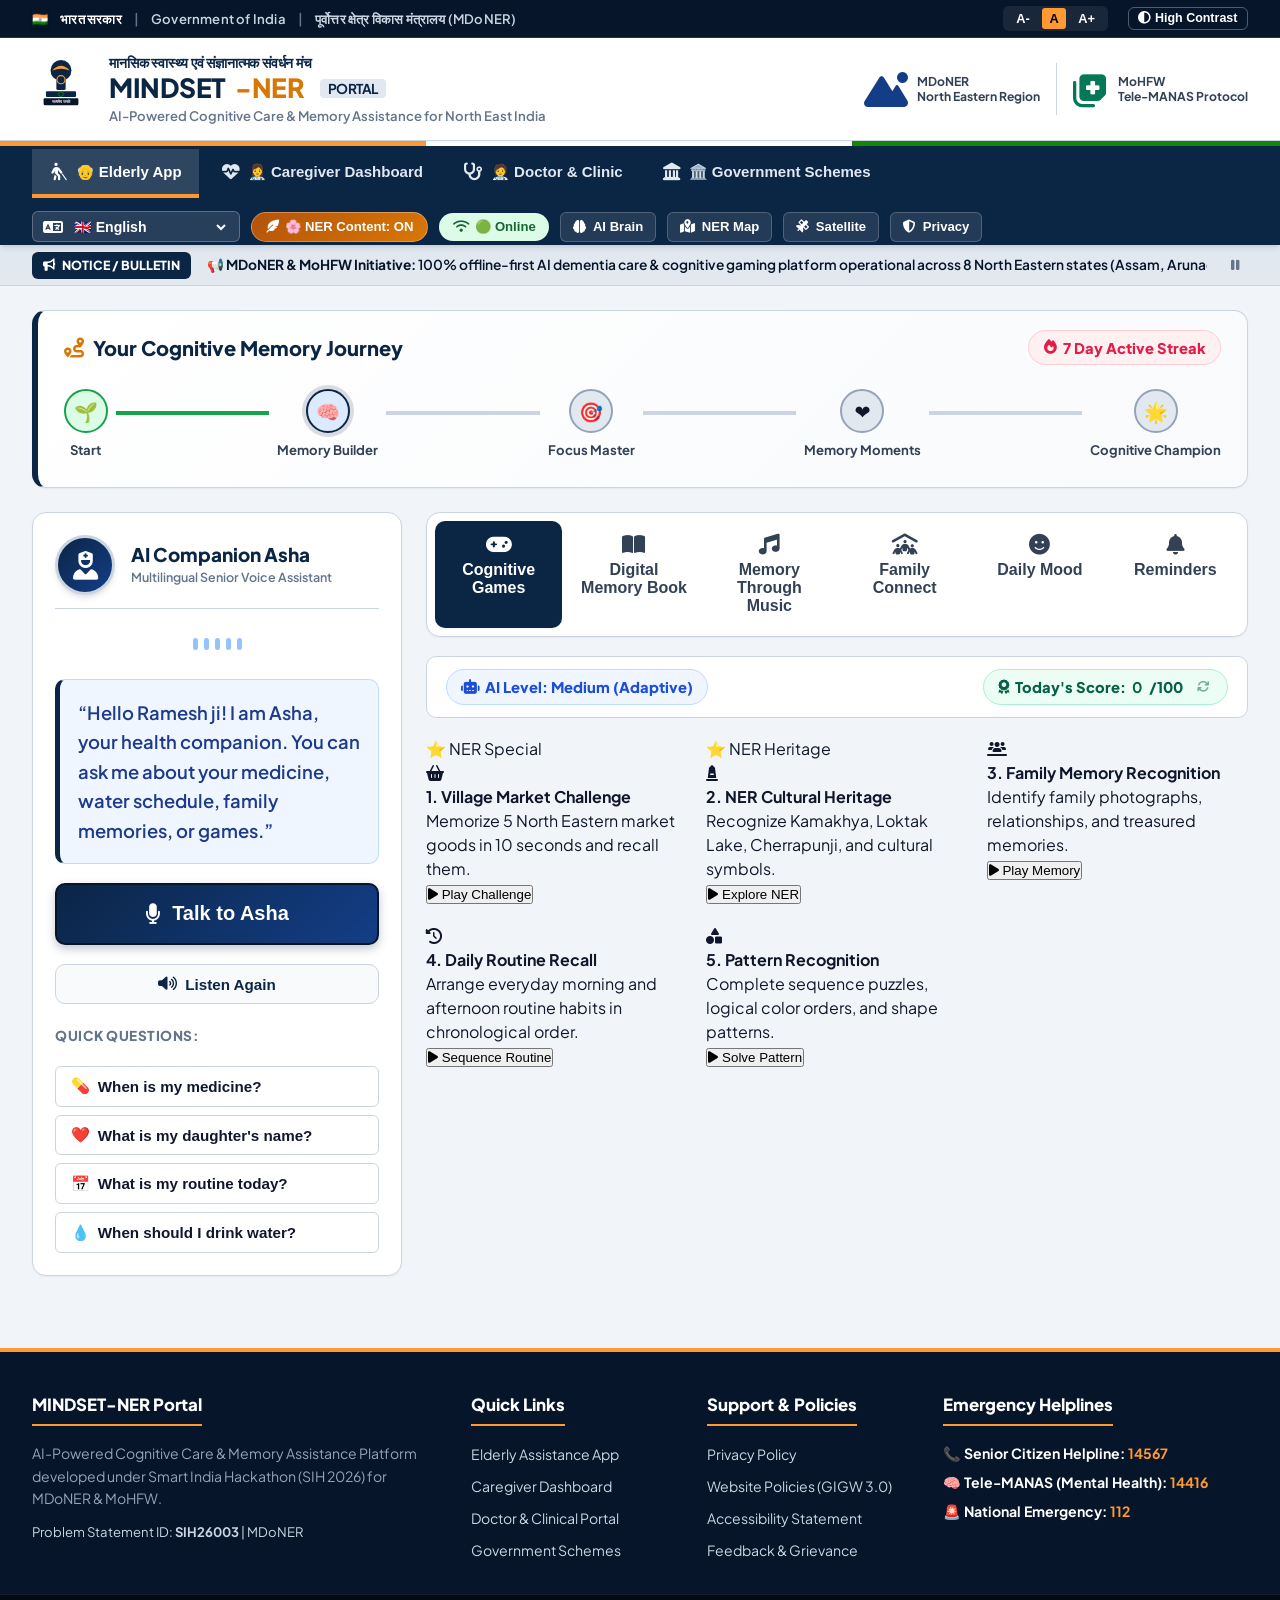
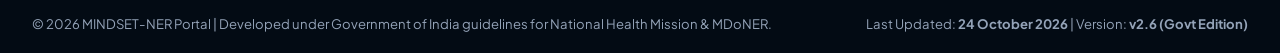
==== commit f602c68c: "fix: restore proper UTF-8 Devanagari Hindi text encoding in index.html" ====
--- a/index.html
+++ b/index.html
@@ -1,4 +1,4 @@
-﻿<!DOCTYPE html>
+<!DOCTYPE html>
 <html lang="en">
 <head>
     <meta charset="UTF-8">
@@ -7,7 +7,7 @@
     <meta name="mobile-web-app-capable" content="yes">
     <meta name="apple-mobile-web-app-capable" content="yes">
     <meta name="apple-mobile-web-app-status-bar-style" content="black-translucent">
-    <title>MINDSET-NER | à¤®à¤¾à¤¨à¤¸à¤¿à¤• à¤¸à¥à¤µà¤¾à¤¸à¥à¤¥à¥à¤¯ à¤à¤µà¤‚ à¤¸à¤‚à¤œà¥à¤žà¤¾à¤¨à¤¾à¤¤à¥à¤®à¤• à¤¸à¤‚à¤µà¤°à¥à¤§à¤¨ à¤ªà¥‹à¤°à¥à¤Ÿà¤² | Government of India</title>
+    <title>MINDSET-NER | मानसिक स्वास्थ्य एवं संज्ञानात्मक संवर्धन पोर्टल | Government of India</title>
     <meta name="description" content="AI-Based Cognitive Gaming and Memory Assistance Platform for Elderly Dementia Patients in North Eastern Region (SIH26003 - MDoNER & MoHFW)">
     
     <!-- Google Fonts -->
@@ -35,17 +35,17 @@
     <div class="gov-top-strip">
         <div class="gov-top-strip-inner">
             <div class="gov-emblem-text">
-                <span class="flag-icon" title="National Flag of India">ðŸ‡®ðŸ‡³</span>
-                <span class="hi">à¤­à¤¾à¤°à¤¤ à¤¸à¤°à¤•à¤¾à¤°</span>
+                <span class="flag-icon" title="National Flag of India">🇮🇳</span>
+                <span class="hi">भारत सरकार</span>
                 <span class="separator">|</span>
                 <span>Government of India</span>
                 <span class="separator">|</span>
-                <span>à¤ªà¥‚à¤°à¥à¤µà¥‹à¤¤à¥à¤¤à¤° à¤•à¥à¤·à¥‡à¤¤à¥à¤° à¤µà¤¿à¤•à¤¾à¤¸ à¤®à¤‚à¤¤à¥à¤°à¤¾à¤²à¤¯ (MDoNER)</span>
+                <span>पूर्वोत्तर क्षेत्र विकास मंत्रालय (MDoNER)</span>
             </div>
 
             <div class="gov-top-actions">
                 <!-- Text Sizing Accessibility Controls -->
-                <div class="accessibility-tools" title="Text Sizing Controls / à¤…à¤•à¥à¤·à¤°à¥‹à¤‚ à¤•à¤¾ à¤†à¤•à¤¾à¤°">
+                <div class="accessibility-tools" title="Text Sizing Controls / अक्षरों का आकार">
                     <button class="a-btn" id="btn-font-dec" onclick="changeFontSize('decrease')" title="Decrease Font Size">A-</button>
                     <button class="a-btn active" id="btn-font-reset" onclick="changeFontSize('reset')" title="Normal Font Size">A</button>
                     <button class="a-btn" id="btn-font-inc" onclick="changeFontSize('increase')" title="Increase Font Size">A+</button>
@@ -76,12 +76,12 @@
                         <rect x="24" y="66" width="52" height="10" rx="2" fill="#0B2545"/>
                         <circle cx="50" cy="71" r="4" stroke="#138808" stroke-width="1.5"/>
                         <rect x="20" y="78" width="60" height="12" rx="2" fill="#061529"/>
-                        <text x="50" y="87" fill="#FFFFFF" font-size="7" font-weight="bold" text-anchor="middle" font-family="'Plus Jakarta Sans', sans-serif">à¤¸à¤¤à¥à¤¯à¤®à¥‡à¤µ à¤œà¤¯à¤¤à¥‡</text>
+                        <text x="50" y="87" fill="#FFFFFF" font-size="7" font-weight="bold" text-anchor="middle" font-family="'Plus Jakarta Sans', sans-serif">सत्यमेव जयते</text>
                     </svg>
                 </div>
 
                 <div class="brand-text">
-                    <span class="brand-title-hi">à¤®à¤¾à¤¨à¤¸à¤¿à¤• à¤¸à¥à¤µà¤¾à¤¸à¥à¤¥à¥à¤¯ à¤à¤µà¤‚ à¤¸à¤‚à¤œà¥à¤žà¤¾à¤¨à¤¾à¤¤à¥à¤®à¤• à¤¸à¤‚à¤µà¤°à¥à¤§à¤¨ à¤®à¤‚à¤š</span>
+                    <span class="brand-title-hi">मानसिक स्वास्थ्य एवं संज्ञानात्मक संवर्धन मंच</span>
                     <h1 class="brand-title-en">
                         MINDSET<span class="highlight">-NER</span>
                         <span style="font-size: 0.85rem; background: #e2e8f0; color: #0b2545; padding: 2px 8px; border-radius: 4px; font-weight: 700; margin-left: 6px;">PORTAL</span>
@@ -126,48 +126,48 @@
             <div class="main-portal-tabs" role="tablist">
                 <button class="portal-nav-btn active" id="btn-role-elderly" onclick="switchRole('elderly')" role="tab" aria-selected="true">
                     <i class="fa-solid fa-person-walking-with-cane"></i>
-                    <span id="nav-lbl-elderly">ðŸ‘´ Elderly App</span>
+                    <span id="nav-lbl-elderly">👴 Elderly App</span>
                 </button>
                 <button class="portal-nav-btn" id="btn-role-caregiver" onclick="switchRole('caregiver')" role="tab" aria-selected="false">
                     <i class="fa-solid fa-heart-pulse"></i>
-                    <span id="nav-lbl-caregiver">ðŸ‘©â€âš•ï¸ Caregiver Dashboard</span>
+                    <span id="nav-lbl-caregiver">👩‍⚕️ Caregiver Dashboard</span>
                 </button>
                 <button class="portal-nav-btn" id="btn-role-doctor" onclick="switchRole('doctor')" role="tab" aria-selected="false">
                     <i class="fa-solid fa-stethoscope"></i>
-                    <span id="nav-lbl-doctor">ðŸ§‘â€âš•ï¸ Doctor & Clinic</span>
+                    <span id="nav-lbl-doctor">🧑‍⚕️ Doctor & Clinic</span>
                 </button>
                 <button class="portal-nav-btn" id="btn-role-schemes" onclick="switchRole('schemes')" role="tab" aria-selected="false">
                     <i class="fa-solid fa-landmark"></i>
-                    <span id="nav-lbl-schemes">ðŸ›ï¸ Government Schemes</span>
+                    <span id="nav-lbl-schemes">🏛️ Government Schemes</span>
                 </button>
             </div>
 
             <!-- Header Quick Action Tools -->
             <div class="nav-actions-group">
                 <!-- Multilingual Language Selector -->
-                <div class="lang-selector-gov" title="à¤­à¤¾à¤·à¤¾ à¤šà¥à¤¨à¥‡à¤‚ / Select Language">
+                <div class="lang-selector-gov" title="भाषा चुनें / Select Language">
                     <i class="fa-solid fa-language"></i>
                     <select id="lang-picker" onchange="changeLanguage(this.value)">
-                        <option value="en" selected>ðŸ‡¬ðŸ‡§ English</option>
-                        <option value="hi">ðŸ‡®ðŸ‡³ à¤¹à¤¿à¤¨à¥à¤¦à¥€ (Hindi)</option>
-                        <option value="as">ðŸ‡®ðŸ‡³ à¦…à¦¸à¦®à§€à¦¯à¦¼à¦¾ (Assamese)</option>
-                        <option value="bn">ðŸ‡®ðŸ‡³ à¦¬à¦¾à¦‚à¦²à¦¾ (Bengali)</option>
-                        <option value="mni">ðŸ‡®ðŸ‡³ à¦®à§ˆà¦¤à§ˆà¦²à§‹à¦¨à§ (Meitei)</option>
-                        <option value="mzo">ðŸ‡®ðŸ‡³ Mizo á¹­awng</option>
-                        <option value="kha">ðŸ‡®ðŸ‡³ Ka Khasi</option>
+                        <option value="en" selected>🇬🇧 English</option>
+                        <option value="hi">🇮🇳 हिन्दी (Hindi)</option>
+                        <option value="as">🇮🇳 অসমীয়া (Assamese)</option>
+                        <option value="bn">🇮🇳 বাংলা (Bengali)</option>
+                        <option value="mni">🇮🇳 মৈতৈলোন্ (Meitei)</option>
+                        <option value="mzo">🇮🇳 Mizo ṭawng</option>
+                        <option value="kha">🇮🇳 Ka Khasi</option>
                     </select>
                 </div>
 
                 <!-- NER Cultural Content Filter -->
                 <button class="ner-toggle-gov" id="ner-toggle-btn" onclick="toggleNerMode()" title="Toggle North Eastern Cultural Content">
                     <i class="fa-solid fa-feather-pointed"></i>
-                    <span id="ner-badge-text">ðŸŒ¸ NER à¤¸à¤¾à¤®à¤—à¥à¤°à¥€: ON</span>
+                    <span id="ner-badge-text">🌸 NER सामग्री: ON</span>
                 </button>
 
                 <!-- Offline/Online Status Pill Simulator -->
                 <button class="network-pill-gov" id="offline-pill" onclick="openModal('modal-offline-drawer')" title="Check Network / Offline-First Tele-Health Status">
                     <i class="fa-solid fa-wifi"></i>
-                    <span id="network-text">ðŸŸ¢ Online</span>
+                    <span id="network-text">🟢 Online</span>
                 </button>
 
                 <!-- Judging & Portal Inspector Quick Buttons -->
@@ -197,7 +197,7 @@
             </span>
             <div class="bulletin-marquee" id="marquee-wrapper">
                 <span class="bulletin-content" id="bulletin-text">
-                    ðŸ“¢ <strong>MDoNER & MoHFW Initiative:</strong> 100% offline-first AI dementia care & cognitive gaming platform operational across 8 North Eastern states (Assam, Arunachal, Manipur, Meghalaya, Mizoram, Nagaland, Sikkim, Tripura).
+                    📢 <strong>MDoNER & MoHFW Initiative:</strong> 100% offline-first AI dementia care & cognitive gaming platform operational across 8 North Eastern states (Assam, Arunachal, Manipur, Meghalaya, Mizoram, Nagaland, Sikkim, Tripura).
                 </span>
             </div>
             <button class="bulletin-pause-btn" id="btn-pause-marquee" onclick="toggleMarqueePause()" title="Pause/Play Marquee">
@@ -231,31 +231,31 @@
 
                 <div class="journey-nodes-bar">
                     <div class="j-node completed" onclick="showJourneyInfo(1)" title="Step 1 Completed">
-                        <div class="j-circle">ðŸŒ±</div>
+                        <div class="j-circle">🌱</div>
                         <span class="j-label" id="j-label-1">Start</span>
                     </div>
                     <div class="j-track-line filled"></div>
 
                     <div class="j-node active" onclick="showJourneyInfo(2)" title="Current Active Milestone">
-                        <div class="j-circle">ðŸ§ </div>
+                        <div class="j-circle">🧠</div>
                         <span class="j-label" id="j-label-2">Memory Builder</span>
                     </div>
                     <div class="j-track-line"></div>
 
                     <div class="j-node" onclick="showJourneyInfo(3)" title="Step 3">
-                        <div class="j-circle">ðŸŽ¯</div>
+                        <div class="j-circle">🎯</div>
                         <span class="j-label" id="j-label-3">Focus Master</span>
                     </div>
                     <div class="j-track-line"></div>
 
                     <div class="j-node" onclick="showJourneyInfo(4)" title="Step 4">
-                        <div class="j-circle">â¤ï¸</div>
+                        <div class="j-circle">❤️</div>
                         <span class="j-label" id="j-label-4">Memory Moments</span>
                     </div>
                     <div class="j-track-line"></div>
 
                     <div class="j-node" onclick="showJourneyInfo(5)" title="Step 5">
-                        <div class="j-circle">ðŸŒŸ</div>
+                        <div class="j-circle">🌟</div>
                         <span class="j-label" id="j-label-5">Cognitive Champion</span>
                     </div>
                 </div>
@@ -287,7 +287,7 @@
 
                     <!-- Asha Speech Response Bubble -->
                     <div class="asha-speech-bubble" id="companion-speech-bubble">
-                        <p id="speech-text">â€œHello Ramesh ji! I am Asha, your health companion. You can ask me about your medicine, water schedule, family memories, or games.â€</p>
+                        <p id="speech-text">“Hello Ramesh ji! I am Asha, your health companion. You can ask me about your medicine, water schedule, family memories, or games.”</p>
                     </div>
 
                     <!-- Big Senior Friendly Voice Controls -->
@@ -302,19 +302,19 @@
                     </button>
 
                     <!-- Quick Voice Prompt Suggestion Buttons -->
-                    <div class="quick-prompts-title" id="lbl-quick-prompts">à¤¤à¥à¤µà¤°à¤¿à¤¤ à¤ªà¥à¤°à¤¶à¥à¤¨ (Quick Questions):</div>
+                    <div class="quick-prompts-title" id="lbl-quick-prompts">त्वरित प्रश्न (Quick Questions):</div>
                     <div class="quick-prompt-buttons">
                         <button class="prompt-btn" onclick="sendQuickPromptIndex(0)">
-                            ðŸ’Š <span id="prompt-txt-1">When is my medicine schedule?</span>
+                            💊 <span id="prompt-txt-1">When is my medicine schedule?</span>
                         </button>
                         <button class="prompt-btn" onclick="sendQuickPromptIndex(1)">
-                            â¤ï¸ <span id="prompt-txt-2">What is my daughter's name?</span>
+                            ❤️ <span id="prompt-txt-2">What is my daughter's name?</span>
                         </button>
                         <button class="prompt-btn" onclick="sendQuickPromptIndex(2)">
-                            ðŸ“… <span id="prompt-txt-3">What is my daily routine?</span>
+                            📅 <span id="prompt-txt-3">What is my daily routine?</span>
                         </button>
                         <button class="prompt-btn" onclick="sendQuickPromptIndex(3)">
-                            ðŸ’§ <span id="prompt-txt-4">When should I drink water?</span>
+                            💧 <span id="prompt-txt-4">When should I drink water?</span>
                         </button>
                     </div>
                 </aside>
@@ -359,8 +359,8 @@
                                 <i class="fa-solid fa-robot"></i> AI Level: Medium (Adaptive)
                             </div>
                             <div class="status-badge score" id="elderly-today-score">
-                                <i class="fa-solid fa-award"></i> à¤†à¤œ à¤•à¤¾ à¤¸à¥à¤•à¥‹à¤°: <strong id="val-today-score">0</strong>/100
-                                <button type="button" class="btn-score-reset" onclick="resetTodayScore(event)" title="à¤¸à¥à¤•à¥‹à¤° à¤°à¥€à¤¸à¥‡à¤Ÿ à¤•à¤°à¥‡à¤‚ (Reset Score for Demo)"><i class="fa-solid fa-arrows-rotate"></i></button>
+                                <i class="fa-solid fa-award"></i> आज का स्कोर: <strong id="val-today-score">0</strong>/100
+                                <button type="button" class="btn-score-reset" onclick="resetTodayScore(event)" title="स्कोर रीसेट करें (Reset Score for Demo)"><i class="fa-solid fa-arrows-rotate"></i></button>
                             </div>
                         </div>
 
@@ -373,12 +373,12 @@
                         <div class="active-game-arena-box" id="active-game-arena" style="display:none;">
                             <div class="arena-top-controls">
                                 <button class="arena-back-btn" onclick="exitGameArena()">
-                                    <i class="fa-solid fa-arrow-left"></i> <span id="arena-back-text">à¤–à¥‡à¤²à¥‹à¤‚ à¤•à¥€ à¤¸à¥‚à¤šà¥€ (Back to Menu)</span>
+                                    <i class="fa-solid fa-arrow-left"></i> <span id="arena-back-text">खेलों की सूची (Back to Menu)</span>
                                 </button>
                                 <h3 id="game-title" style="color: var(--gov-navy); font-size: 1.3rem;">Village Market Challenge</h3>
                                 <div style="display:flex; align-items:center; gap: 0.8rem;">
-                                    <span class="arena-round-pill" id="game-round-pill">à¤°à¤¾à¤‰à¤‚à¤¡ 1 / 3</span>
-                                    <div class="arena-timer" id="game-timer-display">â±ï¸ 00:10</div>
+                                    <span class="arena-round-pill" id="game-round-pill">राउंड 1 / 3</span>
+                                    <div class="arena-timer" id="game-timer-display">⏱️ 00:10</div>
                                 </div>
                             </div>
 
@@ -391,25 +391,25 @@
                             <div class="ai-adaptation-banner" id="ai-adaptation-card" style="display:none;">
                                 <div class="ai-banner-title">
                                     <i class="fa-solid fa-brain" style="color: var(--gov-navy-light);"></i>
-                                    <span id="ai-banner-header">AI à¤…à¤¨à¥à¤•à¥‚à¤²à¤¨ à¤¨à¤¿à¤°à¥à¤£à¤¯ à¤‡à¤‚à¤œà¤¨ (AI Adaptive Decision Engine)</span>
+                                    <span id="ai-banner-header">AI अनुकूलन निर्णय इंजन (AI Adaptive Decision Engine)</span>
                                 </div>
                                 <div class="ai-banner-metrics">
                                     <div class="ai-metric-item">
-                                        <span id="lbl-ai-acc">à¤¸à¤Ÿà¥€à¤•à¤¤à¤¾ (Accuracy):</span> <strong id="ai-val-acc">95%</strong>
+                                        <span id="lbl-ai-acc">सटीकता (Accuracy):</span> <strong id="ai-val-acc">95%</strong>
                                     </div>
                                     <div class="ai-metric-item">
-                                        <span id="lbl-ai-speed">à¤ªà¥à¤°à¤¤à¤¿à¤•à¥à¤°à¤¿à¤¯à¤¾ à¤¸à¤®à¤¯ (Latency):</span> <strong id="ai-val-speed">3.8s</strong>
+                                        <span id="lbl-ai-speed">प्रतिक्रिया समय (Latency):</span> <strong id="ai-val-speed">3.8s</strong>
                                     </div>
                                     <div class="ai-metric-item">
-                                        <span id="lbl-ai-next">à¤…à¤—à¤²à¤¾ à¤¸à¥à¤¤à¤° (Next Level):</span> <strong id="ai-val-next">Medium â†’ Hard</strong>
+                                        <span id="lbl-ai-next">अगला स्तर (Next Level):</span> <strong id="ai-val-next">Medium → Hard</strong>
                                     </div>
                                 </div>
                                 <div class="ai-banner-reasoning" id="ai-reason-text">
-                                    ðŸ¤– AI à¤µà¤¿à¤¶à¥à¤²à¥‡à¤·à¤£: à¤‰à¤¤à¥à¤•à¥ƒà¤·à¥à¤Ÿ à¤ªà¥à¤°à¤¦à¤°à¥à¤¶à¤¨! à¤®à¤°à¥€à¤œ à¤•à¤¾ à¤¸à¤‚à¤œà¥à¤žà¤¾à¤¨à¤¾à¤¤à¥à¤®à¤• à¤°à¤¿à¤¸à¥à¤ªà¥‰à¤¨à¥à¤¸ à¤¬à¤¹à¥à¤¤ à¤¸à¤•à¥à¤°à¤¿à¤¯ à¤¹à¥ˆà¥¤
+                                    🤖 AI विश्लेषण: उत्कृष्ट प्रदर्शन! मरीज का संज्ञानात्मक रिस्पॉन्स बहुत सक्रिय है।
                                 </div>
                                 <div style="display:flex; justify-content:flex-end; margin-top: 0.4rem;">
                                     <button class="btn-primary-gov" id="btn-next-game-round" onclick="advanceNextGameRound()">
-                                        <span id="btn-next-round-text">à¤…à¤—à¤²à¤¾ à¤ªà¥à¤°à¤¶à¥à¤¨ (Next Question)</span> <i class="fa-solid fa-arrow-right"></i>
+                                        <span id="btn-next-round-text">अगला प्रश्न (Next Question)</span> <i class="fa-solid fa-arrow-right"></i>
                                     </button>
                                 </div>
                             </div>
@@ -418,17 +418,17 @@
                     </div>
 
                     <!-- ========================================= -->
-                    <!-- TAB 2: DIGITAL MEMORY BOOK â­             -->
+                    <!-- TAB 2: DIGITAL MEMORY BOOK ⭐             -->
                     <!-- ========================================= -->
                     <div id="elderly-tab-memorybook" class="tab-content" style="display:none;">
                         <div class="gov-card">
                             <div class="gov-card-header">
                                 <div>
-                                    <h2 id="dmb-sec-title"><i class="fa-solid fa-book-bookmark" style="color: var(--gov-saffron-dark);"></i> <span id="dmb-title-text">à¤¡à¤¿à¤œà¤¿à¤Ÿà¤² à¤®à¥‡à¤®à¥‹à¤°à¥€ à¤¬à¥à¤• (Digital Memory Book)</span></h2>
-                                    <span class="subtitle" id="dmb-sec-subtitle">à¤ªà¤¾à¤°à¤¿à¤µà¤¾à¤°à¤¿à¤• à¤¤à¤¸à¥à¤µà¥€à¤°à¥‡à¤‚, à¤ªà¥à¤°à¤¿à¤¯ à¤¸à¥à¤¥à¤¾à¤¨ à¤”à¤° à¤®à¤§à¥à¤° à¤¸à¥à¤®à¥ƒà¤¤à¤¿à¤¯à¥‹à¤‚ à¤•à¤¾ à¤µà¥à¤¯à¤•à¥à¤¤à¤¿à¤—à¤¤ à¤¸à¤‚à¤—à¥à¤°à¤¹</span>
+                                    <h2 id="dmb-sec-title"><i class="fa-solid fa-book-bookmark" style="color: var(--gov-saffron-dark);"></i> <span id="dmb-title-text">डिजिटल मेमोरी बुक (Digital Memory Book)</span></h2>
+                                    <span class="subtitle" id="dmb-sec-subtitle">पारिवारिक तस्वीरें, प्रिय स्थान और मधुर स्मृतियों का व्यक्तिगत संग्रह</span>
                                 </div>
                                 <button class="btn-primary-gov" onclick="openModal('modal-add-dmb')">
-                                    <i class="fa-solid fa-plus"></i> <span id="dmb-add-btn-text">à¤¨à¤ˆ à¤¯à¤¾à¤¦ à¤œà¥‹à¤¡à¤¼à¥‡à¤‚ (Add Card)</span>
+                                    <i class="fa-solid fa-plus"></i> <span id="dmb-add-btn-text">नई याद जोड़ें (Add Card)</span>
                                 </button>
                             </div>
 
@@ -439,16 +439,16 @@
 
                             <div class="dmb-carousel-nav">
                                 <button class="dmb-nav-btn" onclick="prevDmbCard()">
-                                    <i class="fa-solid fa-chevron-left"></i> <span id="dmb-prev-text">à¤ªà¤¿à¤›à¤²à¥€ à¤¯à¤¾à¤¦ (Previous)</span>
+                                    <i class="fa-solid fa-chevron-left"></i> <span id="dmb-prev-text">पिछली याद (Previous)</span>
                                 </button>
                                 <span id="dmb-index-indicator" style="font-weight: 700; color: var(--text-muted); align-self: center;">1 / 4</span>
                                 <button class="dmb-nav-btn" onclick="nextDmbCard()">
-                                    <span id="dmb-next-text">à¤…à¤—à¤²à¥€ à¤¯à¤¾à¤¦ (Next)</span> <i class="fa-solid fa-chevron-right"></i>
+                                    <span id="dmb-next-text">अगली याद (Next)</span> <i class="fa-solid fa-chevron-right"></i>
                                 </button>
                             </div>
 
                             <h3 id="dmb-browse-title" style="margin: 2rem 0 1rem 0; color: var(--gov-navy); font-size: 1.15rem;">
-                                <i class="fa-solid fa-grip"></i> <span id="dmb-browse-text">à¤¸à¤­à¥€ à¤µà¥à¤¯à¤•à¥à¤¤à¤¿à¤—à¤¤ à¤¸à¥à¤®à¥ƒà¤¤à¤¿ à¤•à¤¾à¤°à¥à¤¡ (Browse Memory Cards):</span>
+                                <i class="fa-solid fa-grip"></i> <span id="dmb-browse-text">सभी व्यक्तिगत स्मृति कार्ड (Browse Memory Cards):</span>
                             </h3>
                             <div class="dmb-thumbnails-grid" id="dmb-grid-container">
                                 <!-- Injected by JS -->
@@ -457,14 +457,14 @@
                     </div>
 
                     <!-- ========================================= -->
-                    <!-- TAB 3: MUSIC MEMORY ðŸŽµ                    -->
+                    <!-- TAB 3: MUSIC MEMORY 🎵                    -->
                     <!-- ========================================= -->
                     <div id="elderly-tab-music" class="tab-content" style="display:none;">
                         <div class="gov-card">
                             <div class="gov-card-header">
                                 <div>
-                                    <h2 id="music-sec-title"><i class="fa-solid fa-music" style="color: var(--gov-saffron-dark);"></i> <span id="music-title-text">à¤¸à¤‚à¤—à¥€à¤¤ à¤¸à¥‡ à¤¯à¤¾à¤¦à¥‡à¤‚ (Memory Through Music)</span></h2>
-                                    <span class="subtitle" id="music-sec-subtitle">à¤ªà¥‚à¤°à¥à¤µà¥‹à¤¤à¥à¤¤à¤° à¤•à¥‡ à¤ªà¤¾à¤°à¤‚à¤ªà¤°à¤¿à¤• à¤µ à¤²à¥‹à¤• à¤¸à¤‚à¤—à¥€à¤¤ à¤¦à¥à¤µà¤¾à¤°à¤¾ à¤ªà¥à¤°à¤¾à¤¨à¥€ à¤¸à¥à¤–à¤¦ à¤¸à¥à¤®à¥ƒà¤¤à¤¿à¤¯à¥‹à¤‚ à¤•à¤¾ à¤œà¤¾à¤—à¤°à¤£</span>
+                                    <h2 id="music-sec-title"><i class="fa-solid fa-music" style="color: var(--gov-saffron-dark);"></i> <span id="music-title-text">संगीत से यादें (Memory Through Music)</span></h2>
+                                    <span class="subtitle" id="music-sec-subtitle">पूर्वोत्तर के पारंपरिक व लोक संगीत द्वारा पुरानी सुखद स्मृतियों का जागरण</span>
                                 </div>
                             </div>
 
@@ -473,7 +473,7 @@
                                     <i class="fa-solid fa-compact-disc fa-spin" style="animation-duration: 8s;"></i>
                                 </div>
                                 <h3 id="music-track-title" style="color: var(--gov-navy); font-size: 1.4rem;">Assamese Folk Bihu Flute</h3>
-                                <p id="music-track-region" style="color: var(--gov-saffron-dark); font-weight: 700; margin-bottom: 1.2rem;">à¤…à¤¸à¤® à¤•à¥€ à¤ªà¤¾à¤°à¤‚à¤ªà¤°à¤¿à¤• à¤§à¥à¤¨ (Assam Traditional)</p>
+                                <p id="music-track-region" style="color: var(--gov-saffron-dark); font-weight: 700; margin-bottom: 1.2rem;">असम की पारंपरिक धुन (Assam Traditional)</p>
 
                                 <div style="display:flex; justify-content:center; gap: 0.8rem; margin-bottom: 1.2rem; flex-wrap: wrap;">
                                     <button class="btn-secondary-gov" id="music-track-btn-0" onclick="selectMusicTrack(0)">1. Bihu Flute (Assam)</button>
@@ -485,14 +485,14 @@
 
                                 <div style="background: #f8fafc; border: 2px solid var(--border-color); border-radius: 12px; padding: 1.4rem; margin-top: 1.5rem;">
                                     <h4 id="music-prompt-question" style="color: var(--gov-navy); font-size: 1.2rem; margin-bottom: 1rem;">
-                                        â€œDo you remember this music?â€
+                                        “Do you remember this music?”
                                     </h4>
                                     <div style="display:flex; justify-content:center; gap: 1rem; flex-wrap: wrap;">
                                         <button class="game-choice-btn" style="padding: 0.8rem 1.5rem; font-size: 1.1rem;" onclick="respondMusicMemory('yes')">
-                                            <span id="music-btn-yes-text">ðŸ˜Š Yes, I Remember!</span>
+                                            <span id="music-btn-yes-text">😊 Yes, I Remember!</span>
                                         </button>
                                         <button class="game-choice-btn" style="padding: 0.8rem 1.5rem; font-size: 1.1rem; border-color: #64748b; color: #475569;" onclick="respondMusicMemory('listen_again')">
-                                            <span id="music-btn-again-text">ðŸ” Play Again</span>
+                                            <span id="music-btn-again-text">🔁 Play Again</span>
                                         </button>
                                     </div>
                                 </div>
@@ -501,7 +501,7 @@
                     </div>
 
                     <!-- ========================================= -->
-                    <!-- TAB 4: FAMILY CONNECT ðŸ‘¨â€ðŸ‘©â€ðŸ‘§                 -->
+                    <!-- TAB 4: FAMILY CONNECT 👨‍👩‍👧                 -->
                     <!-- ========================================= -->
                     <div id="elderly-tab-family" class="tab-content" style="display:none;">
                         <div class="gov-card">
@@ -519,36 +519,36 @@
                     </div>
 
                     <!-- ========================================= -->
-                    <!-- TAB 5: DAILY MOOD CHECK-IN ðŸ˜Š             -->
+                    <!-- TAB 5: DAILY MOOD CHECK-IN 😊             -->
                     <!-- ========================================= -->
                     <div id="elderly-tab-mood" class="tab-content" style="display:none;">
                         <div class="gov-card">
                             <div class="gov-card-header">
                                 <div>
-                                    <h2 id="mood-sec-title"><i class="fa-solid fa-face-smile" style="color: var(--gov-saffron-dark);"></i> <span id="mood-title-text">à¤†à¤œ à¤†à¤ª à¤•à¥ˆà¤¸à¤¾ à¤®à¤¹à¤¸à¥‚à¤¸ à¤•à¤° à¤°à¤¹à¥‡ à¤¹à¥ˆà¤‚? (Daily Mood Check-In)</span></h2>
+                                    <h2 id="mood-sec-title"><i class="fa-solid fa-face-smile" style="color: var(--gov-saffron-dark);"></i> <span id="mood-title-text">आज आप कैसा महसूस कर रहे हैं? (Daily Mood Check-In)</span></h2>
                                     <span class="subtitle" id="mood-sec-subtitle">Share your emotions so family and doctors can stay informed about your well-being</span>
                                 </div>
                             </div>
 
                             <div style="display:grid; grid-template-columns: repeat(auto-fit, minmax(130px, 1fr)); gap: 1.2rem; margin: 2rem 0;">
-                                <button class="game-hub-card" style="padding: 1.5rem 1rem;" onclick="submitMoodCheckIn('good', appState.lang === 'en' ? 'ðŸ˜Š Happy & Calm' : 'ðŸ˜Š à¤ªà¥à¤°à¤¸à¤¨à¥à¤¨ à¤µ à¤¶à¤¾à¤‚à¤¤')">
-                                    <span style="font-size: 3.5rem;">ðŸ˜Š</span>
+                                <button class="game-hub-card" style="padding: 1.5rem 1rem;" onclick="submitMoodCheckIn('good', appState.lang === 'en' ? '😊 Happy & Calm' : '😊 प्रसन्न व शांत')">
+                                    <span style="font-size: 3.5rem;">😊</span>
                                     <strong id="mood-lbl-good" style="margin-top: 0.6rem; color: #166534; font-size: 1.1rem;">Good / Happy</strong>
                                 </button>
-                                <button class="game-hub-card" style="padding: 1.5rem 1rem;" onclick="submitMoodCheckIn('okay', appState.lang === 'en' ? 'ðŸ˜ Normal / Okay' : 'ðŸ˜ à¤¸à¤¾à¤®à¤¾à¤¨à¥à¤¯')">
-                                    <span style="font-size: 3.5rem;">ðŸ˜</span>
+                                <button class="game-hub-card" style="padding: 1.5rem 1rem;" onclick="submitMoodCheckIn('okay', appState.lang === 'en' ? '😐 Normal / Okay' : '😐 सामान्य')">
+                                    <span style="font-size: 3.5rem;">😐</span>
                                     <strong id="mood-lbl-okay" style="margin-top: 0.6rem; color: #b45309; font-size: 1.1rem;">Normal / Okay</strong>
                                 </button>
-                                <button class="game-hub-card" style="padding: 1.5rem 1rem;" onclick="submitMoodCheckIn('sad', appState.lang === 'en' ? 'ðŸ˜” Sad / Low' : 'ðŸ˜” à¤‰à¤¦à¤¾à¤¸ / à¤®à¤¨ à¤­à¤¾à¤°à¥€')">
-                                    <span style="font-size: 3.5rem;">ðŸ˜”</span>
+                                <button class="game-hub-card" style="padding: 1.5rem 1rem;" onclick="submitMoodCheckIn('sad', appState.lang === 'en' ? '😔 Sad / Low' : '😔 उदास / मन भारी')">
+                                    <span style="font-size: 3.5rem;">😔</span>
                                     <strong id="mood-lbl-sad" style="margin-top: 0.6rem; color: #1e40af; font-size: 1.1rem;">Sad / Low</strong>
                                 </button>
-                                <button class="game-hub-card" style="padding: 1.5rem 1rem;" onclick="submitMoodCheckIn('restless', appState.lang === 'en' ? 'ðŸ˜Ÿ Restless' : 'ðŸ˜Ÿ à¤¬à¥‡à¤šà¥ˆà¤¨')">
-                                    <span style="font-size: 3.5rem;">ðŸ˜Ÿ</span>
+                                <button class="game-hub-card" style="padding: 1.5rem 1rem;" onclick="submitMoodCheckIn('restless', appState.lang === 'en' ? '😟 Restless' : '😟 बेचैन')">
+                                    <span style="font-size: 3.5rem;">😟</span>
                                     <strong id="mood-lbl-restless" style="margin-top: 0.6rem; color: #dc2626; font-size: 1.1rem;">Restless</strong>
                                 </button>
-                                <button class="game-hub-card" style="padding: 1.5rem 1rem;" onclick="submitMoodCheckIn('tired', appState.lang === 'en' ? 'ðŸ˜´ Tired / Sleepy' : 'ðŸ˜´ à¤¥à¤•à¤¾à¤¨ / à¤¨à¥€à¤‚à¤¦')">
-                                    <span style="font-size: 3.5rem;">ðŸ˜´</span>
+                                <button class="game-hub-card" style="padding: 1.5rem 1rem;" onclick="submitMoodCheckIn('tired', appState.lang === 'en' ? '😴 Tired / Sleepy' : '😴 थकान / नींद')">
+                                    <span style="font-size: 3.5rem;">😴</span>
                                     <strong id="mood-lbl-tired" style="margin-top: 0.6rem; color: #64748b; font-size: 1.1rem;">Tired / Sleepy</strong>
                                 </button>
                             </div>
@@ -593,11 +593,11 @@
             <div class="cg-patient-strip">
                 <!-- Patient Profile & Add Photo Widget -->
                 <div class="cg-patient-card" id="cg-patient-card">
-                    <div class="cg-avatar-wrapper" onclick="openPatientPhotoUploadModal()" title="à¤®à¤°à¥€à¤œ à¤•à¥€ à¤«à¥‹à¤Ÿà¥‹ à¤œà¥‹à¤¡à¤¼à¥‡à¤‚ / à¤¬à¤¦à¤²à¥‡à¤‚ (Add/Change Patient Photo)">
+                    <div class="cg-avatar-wrapper" onclick="openPatientPhotoUploadModal()" title="मरीज की फोटो जोड़ें / बदलें (Add/Change Patient Photo)">
                         <div class="cg-patient-avatar" id="cg-patient-avatar-display">
                             <i class="fa-solid fa-hospital-user"></i>
                         </div>
-                        <span class="cg-camera-badge" title="à¤«à¥‹à¤Ÿà¥‹ à¤…à¤ªà¤²à¥‹à¤¡ à¤•à¤°à¥‡à¤‚"><i class="fa-solid fa-camera"></i></span>
+                        <span class="cg-camera-badge" title="फोटो अपलोड करें"><i class="fa-solid fa-camera"></i></span>
                     </div>
                     <div class="cg-patient-info">
                         <span class="cg-role-pill" id="cg-pat-role-pill" style="color: #0284c7;">Registered Patient</span>
@@ -641,7 +641,7 @@
                     <i class="fa-solid fa-sun" style="font-size: 1.8rem; color: #d97706;"></i>
                     <div>
                         <h3 id="cg-brief-title" style="color: #78350f; font-size: 1.25rem; font-weight: 800;">Good Morning, Ananya</h3>
-                        <p id="cg-brief-sub" style="color: #92400e; font-size: 0.85rem; font-weight: 600;">Ramesh Ji â€” Daily AI Cognitive & Health Briefing</p>
+                        <p id="cg-brief-sub" style="color: #92400e; font-size: 0.85rem; font-weight: 600;">Ramesh Ji — Daily AI Cognitive & Health Briefing</p>
                     </div>
                 </div>
 
@@ -664,7 +664,7 @@
                     </div>
                     <div class="b-stat-chip">
                         <span class="lbl" id="lbl-b-mood">Daily Mood</span>
-                        <strong id="b-mood">ðŸ˜Š Calm & Happy</strong>
+                        <strong id="b-mood">😊 Calm & Happy</strong>
                     </div>
                 </div>
 
@@ -683,25 +683,25 @@
                 <!-- Domain Breakdown Scores -->
                 <div class="gov-card">
                     <div class="gov-card-header">
-                        <h3 id="cg-domain-title"><i class="fa-solid fa-brain" style="color: var(--gov-navy);"></i> à¤¸à¤‚à¤œà¥à¤žà¤¾à¤¨à¤¾à¤¤à¥à¤®à¤• à¤•à¥à¤·à¥‡à¤¤à¥à¤° à¤®à¥‡à¤Ÿà¥à¤°à¤¿à¤•à¥à¤¸ (Domain Metrics)</h3>
+                        <h3 id="cg-domain-title"><i class="fa-solid fa-brain" style="color: var(--gov-navy);"></i> संज्ञानात्मक क्षेत्र मेट्रिक्स (Domain Metrics)</h3>
                     </div>
                     <div class="metric-row">
-                        <span class="metric-label" id="lbl-dom-memory">à¤¸à¥à¤®à¥ƒà¤¤à¤¿ à¤°à¤¿à¤•à¥‰à¤² (Memory)</span>
+                        <span class="metric-label" id="lbl-dom-memory">स्मृति रिकॉल (Memory)</span>
                         <div class="progress-track-gov"><div class="progress-fill-gov" id="bar-memory" style="width: 82%;"></div></div>
                         <strong id="val-memory">82%</strong>
                     </div>
                     <div class="metric-row">
-                        <span class="metric-label" id="lbl-dom-attention">à¤à¤•à¤¾à¤—à¥à¤°à¤¤à¤¾ (Attention)</span>
+                        <span class="metric-label" id="lbl-dom-attention">एकाग्रता (Attention)</span>
                         <div class="progress-track-gov"><div class="progress-fill-gov" id="bar-attention" style="width: 74%;"></div></div>
                         <strong id="val-attention">74%</strong>
                     </div>
                     <div class="metric-row">
-                        <span class="metric-label" id="lbl-dom-pattern">à¤ªà¥ˆà¤Ÿà¤°à¥à¤¨ à¤ªà¤¹à¤šà¤¾à¤¨ (Patterns)</span>
+                        <span class="metric-label" id="lbl-dom-pattern">पैटर्न पहचान (Patterns)</span>
                         <div class="progress-track-gov"><div class="progress-fill-gov" id="bar-pattern" style="width: 89%;"></div></div>
                         <strong id="val-pattern">89%</strong>
                     </div>
                     <div class="metric-row">
-                        <span class="metric-label" id="lbl-dom-routine">à¤¦à¤¿à¤¨à¤šà¤°à¥à¤¯à¤¾ à¤°à¤¿à¤•à¥‰à¤² (Routine)</span>
+                        <span class="metric-label" id="lbl-dom-routine">दिनचर्या रिकॉल (Routine)</span>
                         <div class="progress-track-gov"><div class="progress-fill-gov" id="bar-routine" style="width: 71%;"></div></div>
                         <strong id="val-routine">71%</strong>
                     </div>
@@ -710,7 +710,7 @@
                 <!-- 14-Day Trend Chart -->
                 <div class="gov-card">
                     <div class="gov-card-header">
-                        <h3 id="cg-trend-title"><i class="fa-solid fa-chart-line" style="color: var(--gov-navy);"></i> 14-à¤¦à¤¿à¤µà¤¸à¥€à¤¯ à¤¸à¤‚à¤œà¥à¤žà¤¾à¤¨à¤¾à¤¤à¥à¤®à¤• à¤¸à¤¹à¤­à¤¾à¤—à¤¿à¤¤à¤¾ à¤°à¥à¤à¤¾à¤¨</h3>
+                        <h3 id="cg-trend-title"><i class="fa-solid fa-chart-line" style="color: var(--gov-navy);"></i> 14-दिवसीय संज्ञानात्मक सहभागिता रुझान</h3>
                     </div>
                     <div style="background: #f8fafc; border: 1px solid var(--border-color); border-radius: 10px; padding: 1rem;">
                         <svg viewBox="0 0 500 180" style="width:100%; height:auto;" id="trend-chart-svg">
@@ -723,22 +723,22 @@
                             <circle cx="50" cy="70" r="5" fill="#133e87"/>
                             <circle cx="200" cy="50" r="6" fill="#16a34a"/>
                             <circle cx="440" cy="78" r="7" fill="#d97706"/>
-                            <text x="50" y="150" font-size="11" fill="#64748b" font-weight="bold" id="txt-trend-day1">à¤¦à¤¿à¤¨ 1</text>
-                            <text x="240" y="150" font-size="11" fill="#64748b" font-weight="bold" id="txt-trend-day7">à¤¦à¤¿à¤¨ 7</text>
-                            <text x="430" y="150" font-size="11" fill="#64748b" font-weight="bold" id="txt-trend-today">à¤†à¤œ (à¤¦à¤¿à¤¨ 14)</text>
+                            <text x="50" y="150" font-size="11" fill="#64748b" font-weight="bold" id="txt-trend-day1">दिन 1</text>
+                            <text x="240" y="150" font-size="11" fill="#64748b" font-weight="bold" id="txt-trend-day7">दिन 7</text>
+                            <text x="430" y="150" font-size="11" fill="#64748b" font-weight="bold" id="txt-trend-today">आज (दिन 14)</text>
                         </svg>
                     </div>
                     <p id="cg-trend-note" style="font-size: 0.8rem; color: var(--text-muted); text-align: center; margin-top: 0.5rem;">
-                        à¤¸à¤¤à¤¤ à¤¨à¤¿à¤—à¤°à¤¾à¤¨à¥€: MDoNER AI Trend Analyzer Protocol
+                        सतत निगरानी: MDoNER AI Trend Analyzer Protocol
                     </p>
                 </div>
 
                 <!-- Care Circle & Family Members Directory with Photo Cards -->
                 <div class="gov-card">
                     <div class="gov-card-header" style="display: flex; justify-content: space-between; align-items: center; flex-wrap: wrap; gap: 0.6rem;">
-                        <h3 id="cg-circle-title"><i class="fa-solid fa-people-roof" style="color: var(--gov-navy);"></i> à¤ªà¤°à¤¿à¤µà¤¾à¤° à¤•à¥‡ à¤¸à¤¦à¤¸à¥à¤¯ à¤µ à¤«à¥‹à¤Ÿà¥‹ à¤¡à¤¾à¤¯à¤°à¥‡à¤•à¥à¤Ÿà¤°à¥€ (Family Members & Photos)</h3>
+                        <h3 id="cg-circle-title"><i class="fa-solid fa-people-roof" style="color: var(--gov-navy);"></i> परिवार के सदस्य व फोटो डायरेक्टरी (Family Members & Photos)</h3>
                         <button type="button" class="btn-primary-gov" style="padding: 0.45rem 0.95rem; font-size: 0.88rem; display: inline-flex; align-items: center; gap: 0.4rem;" onclick="openAddFamilyMemberModal()">
-                            <i class="fa-solid fa-user-plus"></i> <span id="btn-add-family-text">+ à¤¸à¤¦à¤¸à¥à¤¯ à¤•à¤¾ à¤«à¥‹à¤Ÿà¥‹ à¤œà¥‹à¤¡à¤¼à¥‡à¤‚ (Add Member Photo)</span>
+                            <i class="fa-solid fa-user-plus"></i> <span id="btn-add-family-text">+ सदस्य का फोटो जोड़ें (Add Member Photo)</span>
                         </button>
                     </div>
                     <div class="care-circle-list" id="care-circle-list">
@@ -749,19 +749,19 @@
                 <!-- Quick Send Message to Patient -->
                 <div class="gov-card">
                     <div class="gov-card-header">
-                        <h3 id="cg-post-title"><i class="fa-solid fa-paper-plane" style="color: var(--gov-navy);"></i> à¤®à¤°à¥€à¤œ à¤•à¥‹ à¤ªà¤¾à¤°à¤¿à¤µà¤¾à¤°à¤¿à¤• à¤¸à¤‚à¤¦à¥‡à¤¶ à¤­à¥‡à¤œà¥‡à¤‚</h3>
+                        <h3 id="cg-post-title"><i class="fa-solid fa-paper-plane" style="color: var(--gov-navy);"></i> मरीज को पारिवारिक संदेश भेजें</h3>
                     </div>
                     <form id="cg-quick-post-form" onsubmit="handleCaregiverPostSubmit(event)">
                         <div class="gov-form-group">
-                            <label id="cg-lbl-msg">à¤¸à¤‚à¤¦à¥‡à¤¶ (Message for Ramesh Ji)</label>
-                            <textarea id="cg-post-text" class="gov-textarea" rows="2" placeholder="à¤‰à¤¦à¤¾. à¤ªà¤¿à¤¤à¤¾à¤œà¥€! à¤†à¤œ à¤¶à¤¾à¤® à¤¹à¤® à¤¸à¤¬ à¤®à¤¿à¤²à¤¨à¥‡ à¤† à¤°à¤¹à¥‡ à¤¹à¥ˆà¤‚..." required></textarea>
+                            <label id="cg-lbl-msg">संदेश (Message for Ramesh Ji)</label>
+                            <textarea id="cg-post-text" class="gov-textarea" rows="2" placeholder="उदा. पिताजी! आज शाम हम सब मिलने आ रहे हैं..." required></textarea>
                         </div>
                         <div class="gov-form-group">
-                            <label id="cg-lbl-photo">à¤«à¥‹à¤Ÿà¥‹ à¤¯à¥‚à¤†à¤°à¤à¤² (à¤µà¥ˆà¤•à¤²à¥à¤ªà¤¿à¤•)</label>
+                            <label id="cg-lbl-photo">फोटो यूआरएल (वैकल्पिक)</label>
                             <input type="url" id="cg-post-url" class="gov-input" placeholder="https://...">
                         </div>
                         <button type="submit" class="btn-primary-gov" style="width: 100%;">
-                            <i class="fa-solid fa-paper-plane"></i> <span id="cg-btn-post-text">à¤¸à¤‚à¤¦à¥‡à¤¶ à¤­à¥‡à¤œà¥‡à¤‚ (Post to Patient Feed)</span>
+                            <i class="fa-solid fa-paper-plane"></i> <span id="cg-btn-post-text">संदेश भेजें (Post to Patient Feed)</span>
                         </button>
                     </form>
                 </div>
@@ -776,7 +776,7 @@
             <div class="gov-card">
                 <div class="gov-card-header">
                     <div>
-                        <h2 id="doc-sec-title"><i class="fa-solid fa-file-medical" style="color: var(--gov-navy);"></i> Longitudinal Clinical Report â€” Patient #p001</h2>
+                        <h2 id="doc-sec-title"><i class="fa-solid fa-file-medical" style="color: var(--gov-navy);"></i> Longitudinal Clinical Report — Patient #p001</h2>
                         <span class="subtitle" id="doc-sec-subtitle">Attending Neurologist: Dr. Phukan | MDoNER Tele-Health Protocol</span>
                     </div>
                     <button class="export-pdf-btn" onclick="openClinicalReportModal()">
@@ -871,7 +871,7 @@
                         <i class="fa-solid fa-brain" style="color: #6ee7b7;"></i>
                     </div>
                     <div>
-                        <h3 style="margin: 0; font-size: 1.2rem; color: #ffffff;">AI à¤¸à¤‚à¤œà¥à¤žà¤¾à¤¨à¤¾à¤¤à¥à¤®à¤• à¤®à¥‰à¤¡à¤² à¤¹à¤¬ (MINDSET-NER AI Architecture)</h3>
+                        <h3 style="margin: 0; font-size: 1.2rem; color: #ffffff;">AI संज्ञानात्मक मॉडल हब (MINDSET-NER AI Architecture)</h3>
                         <p style="margin: 2px 0 0 0; font-size: 0.8rem; color: #a7f3d0;">Smart India Hackathon (SIH26003) | Machine Learning Pipelines</p>
                     </div>
                 </div>
@@ -884,45 +884,45 @@
                     <!-- Card 1: Adaptive Game Difficulty -->
                     <div style="background: #f8fafc; border: 1.5px solid #cbd5e1; border-top: 4px solid #16a34a; border-radius: 8px; padding: 1rem;">
                         <div style="display:flex; justify-content:space-between; align-items:start; margin-bottom: 0.5rem;">
-                            <span style="font-size: 0.78rem; text-transform: uppercase; letter-spacing: 0.5px; font-weight: 700; color: #166534;">à¤®à¥‰à¤¡à¤² 1 â€” à¤¸à¤‚à¤œà¥à¤žà¤¾à¤¨à¤¾à¤¤à¥à¤®à¤• à¤–à¥‡à¤²</span>
-                            <span class="badge" style="background: #dcfce7; color: #166534; font-size: 0.75rem; padding: 2px 6px; border-radius: 4px; font-weight: 700;">ðŸŸ¢ à¤¸à¤•à¥à¤°à¤¿à¤¯ (Active)</span>
+                            <span style="font-size: 0.78rem; text-transform: uppercase; letter-spacing: 0.5px; font-weight: 700; color: #166534;">मॉडल 1 — संज्ञानात्मक खेल</span>
+                            <span class="badge" style="background: #dcfce7; color: #166534; font-size: 0.75rem; padding: 2px 6px; border-radius: 4px; font-weight: 700;">🟢 सक्रिय (Active)</span>
                         </div>
                         <h4 style="margin: 0 0 0.4rem 0; font-size: 0.98rem; color: var(--gov-navy);">Adaptive Game Classifier</h4>
                         <div style="font-size: 0.85rem; color: var(--text-secondary); line-height: 1.6;">
-                            <div>à¤à¤²à¥à¤—à¥‹à¤°à¤¿à¤¦à¤®: <strong>RandomForest (100 Trees)</strong></div>
-                            <div>à¤ªà¥à¤°à¤¶à¤¿à¤•à¥à¤·à¤£ à¤¡à¥‡à¤Ÿà¤¾: <strong id="ai-model-samples-rf">2,142</strong> à¤¸à¤¤à¥à¤° (Sessions)</div>
-                            <div>à¤ªà¤°à¥€à¤•à¥à¤·à¤£ à¤¸à¤Ÿà¥€à¤•à¤¤à¤¾ (Accuracy): <strong id="ai-model-acc-rf" style="color: #16a34a; font-size: 1.05rem;">100.0%</strong></div>
-                            <div style="font-size: 0.78rem; color: #64748b; margin-top: 4px;">à¤†à¤°à¥à¤Ÿà¤¿à¤«à¥ˆà¤•à¥à¤Ÿ: <code>models/adaptive_game_model.joblib</code></div>
+                            <div>एल्गोरिदम: <strong>RandomForest (100 Trees)</strong></div>
+                            <div>प्रशिक्षण डेटा: <strong id="ai-model-samples-rf">2,142</strong> सत्र (Sessions)</div>
+                            <div>परीक्षण सटीकता (Accuracy): <strong id="ai-model-acc-rf" style="color: #16a34a; font-size: 1.05rem;">100.0%</strong></div>
+                            <div style="font-size: 0.78rem; color: #64748b; margin-top: 4px;">आर्टिफैक्ट: <code>models/adaptive_game_model.joblib</code></div>
                         </div>
                     </div>
 
                     <!-- Card 2: Multilingual Voice Intent Engine -->
                     <div style="background: #f8fafc; border: 1.5px solid #cbd5e1; border-top: 4px solid #2563eb; border-radius: 8px; padding: 1rem;">
                         <div style="display:flex; justify-content:space-between; align-items:start; margin-bottom: 0.5rem;">
-                            <span style="font-size: 0.78rem; text-transform: uppercase; letter-spacing: 0.5px; font-weight: 700; color: #1e40af;">à¤®à¥‰à¤¡à¤² 2 â€” à¤¬à¤¹à¥à¤­à¤¾à¤·à¥€ à¤µà¥‰à¤¯à¤¸ NLP</span>
-                            <span class="badge" style="background: #dbeafe; color: #1e40af; font-size: 0.75rem; padding: 2px 6px; border-radius: 4px; font-weight: 700;">ðŸŸ¢ à¤¸à¤•à¥à¤°à¤¿à¤¯ (Active)</span>
+                            <span style="font-size: 0.78rem; text-transform: uppercase; letter-spacing: 0.5px; font-weight: 700; color: #1e40af;">मॉडल 2 — बहुभाषी वॉयस NLP</span>
+                            <span class="badge" style="background: #dbeafe; color: #1e40af; font-size: 0.75rem; padding: 2px 6px; border-radius: 4px; font-weight: 700;">🟢 सक्रिय (Active)</span>
                         </div>
                         <h4 style="margin: 0 0 0.4rem 0; font-size: 0.98rem; color: var(--gov-navy);">Multilingual Intent Model</h4>
                         <div style="font-size: 0.85rem; color: var(--text-secondary); line-height: 1.6;">
-                            <div>à¤à¤²à¥à¤—à¥‹à¤°à¤¿à¤¦à¤®: <strong>TF-IDF + LogisticRegression</strong></div>
-                            <div>à¤ªà¥à¤°à¤¶à¤¿à¤•à¥à¤·à¤£ à¤¡à¥‡à¤Ÿà¤¾: <strong id="ai-model-samples-nlp">302</strong> à¤µà¤¾à¤•à¥à¤¯ (7 à¤¶à¥à¤°à¥‡à¤£à¤¿à¤¯à¤¾à¤‚)</div>
-                            <div>à¤ªà¤°à¥€à¤•à¥à¤·à¤£ à¤¸à¤Ÿà¥€à¤•à¤¤à¤¾ (Accuracy): <strong id="ai-model-acc-nlp" style="color: #2563eb; font-size: 1.05rem;">95.08%</strong></div>
-                            <div style="font-size: 0.78rem; color: #64748b; margin-top: 4px;">à¤­à¤¾à¤·à¤¾à¤à¤‚: à¤¹à¤¿à¤¨à¥à¤¦à¥€, Hinglish, English</div>
+                            <div>एल्गोरिदम: <strong>TF-IDF + LogisticRegression</strong></div>
+                            <div>प्रशिक्षण डेटा: <strong id="ai-model-samples-nlp">302</strong> वाक्य (7 श्रेणियां)</div>
+                            <div>परीक्षण सटीकता (Accuracy): <strong id="ai-model-acc-nlp" style="color: #2563eb; font-size: 1.05rem;">95.08%</strong></div>
+                            <div style="font-size: 0.78rem; color: #64748b; margin-top: 4px;">भाषाएं: हिन्दी, Hinglish, English</div>
                         </div>
                     </div>
 
                     <!-- Card 3: Longitudinal Trend Monitoring -->
                     <div style="background: #f8fafc; border: 1.5px solid #cbd5e1; border-top: 4px solid #d97706; border-radius: 8px; padding: 1rem;">
                         <div style="display:flex; justify-content:space-between; align-items:start; margin-bottom: 0.5rem;">
-                            <span style="font-size: 0.78rem; text-transform: uppercase; letter-spacing: 0.5px; font-weight: 700; color: #92400e;">à¤®à¥‰à¤¡à¤² 3 â€” à¤Ÿà¥à¤°à¥‡à¤‚à¤¡ à¤®à¥‰à¤¨à¤¿à¤Ÿà¤°à¤¿à¤‚à¤—</span>
-                            <span class="badge" style="background: #fef3c7; color: #92400e; font-size: 0.75rem; padding: 2px 6px; border-radius: 4px; font-weight: 700;">à¤¸à¥à¤°à¤•à¥à¤·à¤¾ à¤—à¤¾à¤°à¥à¤¡à¤°à¥‡à¤²</span>
+                            <span style="font-size: 0.78rem; text-transform: uppercase; letter-spacing: 0.5px; font-weight: 700; color: #92400e;">मॉडल 3 — ट्रेंड मॉनिटरिंग</span>
+                            <span class="badge" style="background: #fef3c7; color: #92400e; font-size: 0.75rem; padding: 2px 6px; border-radius: 4px; font-weight: 700;">सुरक्षा गार्डरेल</span>
                         </div>
                         <h4 style="margin: 0 0 0.4rem 0; font-size: 0.98rem; color: var(--gov-navy);">Activity Baseline Tracker</h4>
                         <div style="font-size: 0.85rem; color: var(--text-secondary); line-height: 1.6;">
-                            <div>à¤ªà¤¦à¥à¤§à¤¤à¤¿: <strong>7-Day Longitudinal Sliding Baseline</strong></div>
-                            <div>à¤Ÿà¥à¤°à¥ˆà¤•à¤¿à¤‚à¤— à¤†à¤¯à¤¾à¤®: <strong>à¤¯à¤¾à¤¦à¤¦à¤¾à¤¶à¥à¤¤, à¤§à¥à¤¯à¤¾à¤¨, à¤¦à¥ˆà¤¨à¤¿à¤• à¤¦à¤¿à¤¨à¤šà¤°à¥à¤¯à¤¾</strong></div>
-                            <div>à¤¸à¥à¤°à¤•à¥à¤·à¤¾ à¤®à¤¾à¤¨à¤•: <strong>à¤—à¥ˆà¤°-à¤¨à¤¿à¤¦à¤¾à¤¨à¤¾à¤¤à¥à¤®à¤• (Non-Diagnostic)</strong></div>
-                            <div style="font-size: 0.78rem; color: #64748b; margin-top: 4px;">à¤‰à¤¦à¥à¤¦à¥‡à¤¶à¥à¤¯: à¤¦à¥‡à¤–à¤­à¤¾à¤²à¤•à¤°à¥à¤¤à¤¾ à¤•à¥‹ à¤¶à¥à¤°à¥à¤†à¤¤à¥€ à¤šà¥‡à¤¤à¤¾à¤µà¤¨à¥€</div>
+                            <div>पद्धति: <strong>7-Day Longitudinal Sliding Baseline</strong></div>
+                            <div>ट्रैकिंग आयाम: <strong>याददाश्त, ध्यान, दैनिक दिनचर्या</strong></div>
+                            <div>सुरक्षा मानक: <strong>गैर-निदानात्मक (Non-Diagnostic)</strong></div>
+                            <div style="font-size: 0.78rem; color: #64748b; margin-top: 4px;">उद्देश्य: देखभालकर्ता को शुरुआती चेतावनी</div>
                         </div>
                     </div>
                 </div>
@@ -930,13 +930,13 @@
                 <!-- Feature Importance Breakdown for Model 1 -->
                 <div style="background: #ffffff; border: 1.5px solid #e2e8f0; border-radius: 8px; padding: 1rem; margin-bottom: 1.4rem;">
                     <h4 style="margin: 0 0 0.6rem 0; font-size: 0.95rem; color: var(--gov-navy); display:flex; align-items:center; justify-content:space-between;">
-                        <span><i class="fa-solid fa-chart-simple" style="color: #0d9488; margin-right: 6px;"></i> à¤°à¥ˆà¤‚à¤¡à¤®à¤«à¥‰à¤°à¥‡à¤¸à¥à¤Ÿ à¤«à¥€à¤šà¤° à¤®à¤¹à¤¤à¥à¤µ (Feature Importances - Adaptive Model):</span>
+                        <span><i class="fa-solid fa-chart-simple" style="color: #0d9488; margin-right: 6px;"></i> रैंडमफॉरेस्ट फीचर महत्व (Feature Importances - Adaptive Model):</span>
                         <span style="font-size: 0.78rem; color: #64748b; font-weight: normal;">scikit-learn MDI Metrics</span>
                     </h4>
                     <div style="display: grid; grid-template-columns: repeat(auto-fit, minmax(180px, 1fr)); gap: 0.7rem; font-size: 0.85rem;">
                         <div>
                             <div style="display:flex; justify-content:space-between; margin-bottom: 2px;">
-                                <span>à¤µà¤°à¥à¤¤à¤®à¤¾à¤¨ à¤•à¤ à¤¿à¤¨à¤¾à¤ˆ (Difficulty):</span> <strong>60.6%</strong>
+                                <span>वर्तमान कठिनाई (Difficulty):</span> <strong>60.6%</strong>
                             </div>
                             <div style="background: #e2e8f0; border-radius: 3px; height: 6px; overflow:hidden;">
                                 <div style="background: #0d9488; height: 100%; width: 60.6%;"></div>
@@ -944,7 +944,7 @@
                         </div>
                         <div>
                             <div style="display:flex; justify-content:space-between; margin-bottom: 2px;">
-                                <span>à¤ªà¥à¤°à¤¤à¤¿à¤•à¥à¤°à¤¿à¤¯à¤¾ à¤¸à¤®à¤¯ (Latency):</span> <strong>14.7%</strong>
+                                <span>प्रतिक्रिया समय (Latency):</span> <strong>14.7%</strong>
                             </div>
                             <div style="background: #e2e8f0; border-radius: 3px; height: 6px; overflow:hidden;">
                                 <div style="background: #2563eb; height: 100%; width: 14.7%;"></div>
@@ -952,7 +952,7 @@
                         </div>
                         <div>
                             <div style="display:flex; justify-content:space-between; margin-bottom: 2px;">
-                                <span>à¤—à¤²à¤¤à¤¿à¤¯à¥‹à¤‚ à¤•à¥€ à¤¸à¤‚à¤–à¥à¤¯à¤¾ (Mistakes):</span> <strong>12.7%</strong>
+                                <span>गलतियों की संख्या (Mistakes):</span> <strong>12.7%</strong>
                             </div>
                             <div style="background: #e2e8f0; border-radius: 3px; height: 6px; overflow:hidden;">
                                 <div style="background: #f59e0b; height: 100%; width: 12.7%;"></div>
@@ -960,7 +960,7 @@
                         </div>
                         <div>
                             <div style="display:flex; justify-content:space-between; margin-bottom: 2px;">
-                                <span>à¤¸à¤Ÿà¥€à¤•à¤¤à¤¾ (Accuracy):</span> <strong>12.0%</strong>
+                                <span>सटीकता (Accuracy):</span> <strong>12.0%</strong>
                             </div>
                             <div style="background: #e2e8f0; border-radius: 3px; height: 6px; overflow:hidden;">
                                 <div style="background: #16a34a; height: 100%; width: 12.0%;"></div>
@@ -976,14 +976,14 @@
                     <div style="background: #f8fafc; border: 1.5px solid #cbd5e1; border-radius: 8px; padding: 1.2rem;">
                         <h4 style="margin: 0 0 0.4rem 0; font-size: 1rem; color: var(--gov-navy); display:flex; align-items:center; gap: 8px;">
                             <i class="fa-solid fa-sliders" style="color: #16a34a;"></i>
-                            à¤²à¤¾à¤‡à¤µ à¤¸à¤¿à¤®à¥à¤²à¥‡à¤Ÿà¤°: à¤…à¤¨à¥à¤•à¥‚à¤²à¤¨ à¤¨à¤¿à¤°à¥à¤£à¤¯ (Interactive Simulator)
+                            लाइव सिमुलेटर: अनुकूलन निर्णय (Interactive Simulator)
                         </h4>
-                        <p style="font-size: 0.8rem; color: #64748b; margin-bottom: 1rem;">à¤¸à¥à¤²à¤¾à¤‡à¤¡à¤° à¤¬à¤¦à¤²à¥‡à¤‚ à¤”à¤° à¤¦à¥‡à¤–à¥‡à¤‚ à¤•à¤¿ AI à¤®à¥‰à¤¡à¤² à¤•à¤ à¤¿à¤¨à¤¾à¤ˆ à¤¸à¥à¤¤à¤° à¤•à¥ˆà¤¸à¥‡ à¤¬à¤¦à¤²à¤¤à¤¾ à¤¹à¥ˆ:</p>
+                        <p style="font-size: 0.8rem; color: #64748b; margin-bottom: 1rem;">स्लाइडर बदलें और देखें कि AI मॉडल कठिनाई स्तर कैसे बदलता है:</p>
 
                         <div style="display:flex; flex-direction:column; gap: 0.8rem; font-size: 0.85rem;">
                             <div>
                                 <div style="display:flex; justify-content:space-between; margin-bottom: 3px;">
-                                    <span>à¤¸à¤Ÿà¥€à¤•à¤¤à¤¾ (Accuracy %):</span>
+                                    <span>सटीकता (Accuracy %):</span>
                                     <strong id="sim-acc-val" style="color: #16a34a;">85%</strong>
                                 </div>
                                 <input type="range" min="10" max="100" step="5" value="85" id="sim-acc-slider" oninput="runAdaptiveSimulation()" style="width: 100%;">
@@ -991,15 +991,15 @@
 
                             <div>
                                 <div style="display:flex; justify-content:space-between; margin-bottom: 3px;">
-                                    <span>à¤ªà¥à¤°à¤¤à¤¿à¤•à¥à¤°à¤¿à¤¯à¤¾ à¤¸à¤®à¤¯ (Speed / Latency):</span>
-                                    <strong id="sim-lat-val" style="color: #2563eb;">4.5 à¤¸à¥‡à¤•à¤‚.</strong>
+                                    <span>प्रतिक्रिया समय (Speed / Latency):</span>
+                                    <strong id="sim-lat-val" style="color: #2563eb;">4.5 सेकं.</strong>
                                 </div>
                                 <input type="range" min="1.0" max="25.0" step="0.5" value="4.5" id="sim-lat-slider" oninput="runAdaptiveSimulation()" style="width: 100%;">
                             </div>
 
                             <div class="gov-modal-form-grid" style="gap: 0.6rem;">
                                 <div>
-                                    <label style="display:block; margin-bottom: 3px;">à¤—à¤²à¤¤à¤¿à¤¯à¤¾à¤‚ (Mistakes):</label>
+                                    <label style="display:block; margin-bottom: 3px;">गलतियां (Mistakes):</label>
                                     <select id="sim-mistakes-select" onchange="runAdaptiveSimulation()" class="gov-select" style="font-size: 0.85rem; padding: 6px 8px;">
                                         <option value="0">0 Mistakes</option>
                                         <option value="1">1 Mistake</option>
@@ -1009,11 +1009,11 @@
                                     </select>
                                 </div>
                                 <div>
-                                    <label style="display:block; margin-bottom: 3px;">à¤µà¤°à¥à¤¤à¤®à¤¾à¤¨ à¤¸à¥à¤¤à¤° (Current):</label>
+                                    <label style="display:block; margin-bottom: 3px;">वर्तमान स्तर (Current):</label>
                                     <select id="sim-level-select" onchange="runAdaptiveSimulation()" class="gov-select" style="font-size: 0.85rem; padding: 6px 8px;">
-                                        <option value="Easy">Easy (à¤†à¤¸à¤¾à¤¨)</option>
-                                        <option value="Medium" selected>Medium (à¤®à¤§à¥à¤¯à¤®)</option>
-                                        <option value="Hard">Hard (à¤•à¤ à¤¿à¤¨)</option>
+                                        <option value="Easy">Easy (आसान)</option>
+                                        <option value="Medium" selected>Medium (मध्यम)</option>
+                                        <option value="Hard">Hard (कठिन)</option>
                                     </select>
                                 </div>
                             </div>
@@ -1022,15 +1022,15 @@
                         <!-- Live Inference Output Box -->
                         <div id="sim-output-card" style="background: #eff6ff; border: 1.5px solid #93c5fd; border-radius: 6px; padding: 0.85rem; margin-top: 1rem;">
                             <div style="display:flex; justify-content:space-between; align-items:center; margin-bottom: 0.4rem;">
-                                <span style="font-weight: 700; color: #1e3a8a; font-size: 0.88rem;">AI à¤¸à¤¿à¤«à¤¼à¤¾à¤°à¤¿à¤¶ (Decision):</span>
+                                <span style="font-weight: 700; color: #1e3a8a; font-size: 0.88rem;">AI सिफ़ारिश (Decision):</span>
                                 <span id="sim-result-transition" style="background: #1e40af; color: #ffffff; padding: 3px 8px; border-radius: 4px; font-weight: 700; font-size: 0.82rem;">MEDIUM -> HARD</span>
                             </div>
                             <div id="sim-result-reason" style="font-size: 0.82rem; color: #1e293b; line-height: 1.5; margin-bottom: 0.4rem;">
-                                à¤‰à¤¤à¥à¤•à¥ƒà¤·à¥à¤Ÿ à¤ªà¥à¤°à¤¦à¤°à¥à¤¶à¤¨! AI à¤¨à¥‡ à¤–à¥‡à¤² à¤•à¥‹ à¤”à¤° à¤…à¤§à¤¿à¤• à¤°à¥‹à¤šà¤• à¤¬à¤¨à¤¾à¤¨à¥‡ à¤•à¥‡ à¤²à¤¿à¤ à¤•à¤ à¤¿à¤¨à¤¾à¤ˆ à¤¸à¥à¤¤à¤° à¤¬à¤¢à¤¼à¤¾ à¤¦à¤¿à¤¯à¤¾ à¤¹à¥ˆà¥¤
+                                उत्कृष्ट प्रदर्शन! AI ने खेल को और अधिक रोचक बनाने के लिए कठिनाई स्तर बढ़ा दिया है।
                             </div>
                             <div style="font-size: 0.78rem; color: #475569; border-top: 1px dashed #bfdbfe; padding-top: 4px; display:flex; justify-content:space-between;">
-                                <span>à¤µà¤¸à¥à¤¤à¥à¤à¤‚: <strong id="sim-objects-change">5 -> 7 à¤µà¤¸à¥à¤¤à¥à¤à¤‚</strong></span>
-                                <span>à¤¸à¤®à¤¯: <strong id="sim-time-change">8s -> 6s</strong></span>
+                                <span>वस्तुएं: <strong id="sim-objects-change">5 -> 7 वस्तुएं</strong></span>
+                                <span>समय: <strong id="sim-time-change">8s -> 6s</strong></span>
                             </div>
                         </div>
                     </div>
@@ -1039,21 +1039,21 @@
                     <div style="background: #f8fafc; border: 1.5px solid #cbd5e1; border-radius: 8px; padding: 1.2rem;">
                         <h4 style="margin: 0 0 0.4rem 0; font-size: 1rem; color: var(--gov-navy); display:flex; align-items:center; gap: 8px;">
                             <i class="fa-solid fa-microphone-lines" style="color: #2563eb;"></i>
-                            à¤²à¤¾à¤‡à¤µ à¤µà¥‰à¤¯à¤¸ NLP à¤‡à¤‚à¤Ÿà¥‡à¤¨à¥à¤Ÿ à¤ªà¤°à¥€à¤•à¥à¤·à¤• (Voice Intent Tester)
+                            लाइव वॉयस NLP इंटेन्ट परीक्षक (Voice Intent Tester)
                         </h4>
-                        <p style="font-size: 0.8rem; color: #64748b; margin-bottom: 0.8rem;">à¤¹à¤¿à¤¨à¥à¤¦à¥€, Hinglish à¤¯à¤¾ à¤…à¤‚à¤—à¥à¤°à¥‡à¤œà¥€ à¤®à¥‡à¤‚ à¤µà¥‰à¤¯à¤¸/à¤Ÿà¥‡à¤•à¥à¤¸à¥à¤Ÿ à¤Ÿà¥‡à¤¸à¥à¤Ÿ à¤•à¤°à¥‡à¤‚:</p>
+                        <p style="font-size: 0.8rem; color: #64748b; margin-bottom: 0.8rem;">हिन्दी, Hinglish या अंग्रेजी में वॉयस/टेक्स्ट टेस्ट करें:</p>
 
                         <!-- Input and Test Button -->
                         <div style="display:flex; gap: 6px; margin-bottom: 0.6rem;">
-                            <input type="text" id="sim-voice-input" class="gov-input" placeholder="à¤‰à¤¦à¤¾. à¤¦à¤µà¤¾ à¤•à¤¾ à¤¸à¤®à¤¯ à¤•à¥à¤¯à¤¾ à¤¹à¥ˆ? / thoda pani pina hai" style="font-size: 0.85rem;" value="à¤¦à¤µà¤¾ à¤²à¥‡à¤¨à¥‡ à¤•à¤¾ à¤¸à¤®à¤¯ à¤•à¤¬ à¤¹à¥ˆ?">
+                            <input type="text" id="sim-voice-input" class="gov-input" placeholder="उदा. दवा का समय क्या है? / thoda pani pina hai" style="font-size: 0.85rem;" value="दवा लेने का समय कब है?">
                             <button class="btn-primary-gov" onclick="testVoiceQueryAI()" style="white-space: nowrap; padding: 6px 12px; font-size: 0.85rem;">
-                                <i class="fa-solid fa-play"></i> à¤Ÿà¥‡à¤¸à¥à¤Ÿ à¤•à¤°à¥‡à¤‚
+                                <i class="fa-solid fa-play"></i> टेस्ट करें
                             </button>
                         </div>
 
                         <!-- Quick Phrase Chips -->
                         <div style="display:flex; flex-wrap:wrap; gap: 4px; margin-bottom: 0.8rem;">
-                            <button type="button" class="lang-chip-btn" onclick="setVoiceQueryTest('à¤¦à¤µà¤¾ à¤•à¥€ à¤¯à¤¾à¤¦ à¤¦à¤¿à¤²à¤¾à¤“')">à¤¦à¤µà¤¾ à¤°à¤¿à¤®à¤¾à¤‡à¤‚à¤¡à¤°</button>
+                            <button type="button" class="lang-chip-btn" onclick="setVoiceQueryTest('दवा की याद दिलाओ')">दवा रिमाइंडर</button>
                             <button type="button" class="lang-chip-btn" onclick="setVoiceQueryTest('thoda pani pina hai')">thoda pani</button>
                             <button type="button" class="lang-chip-btn" onclick="setVoiceQueryTest('khel shuru karo')">khel shuru</button>
                             <button type="button" class="lang-chip-btn" onclick="setVoiceQueryTest('meri beti ananya ki photo')">beti ki photo</button>
@@ -1064,15 +1064,15 @@
                         <!-- Live NLP Output Card -->
                         <div id="sim-voice-output" style="background: #f0fdf4; border: 1.5px solid #86efac; border-radius: 6px; padding: 0.85rem;">
                             <div style="display:flex; justify-content:space-between; align-items:center; margin-bottom: 0.4rem;">
-                                <span style="font-weight: 700; color: #14532d; font-size: 0.85rem;">à¤ªà¤¹à¤šà¤¾à¤¨à¤¾ à¤—à¤¯à¤¾ à¤‡à¤‚à¤Ÿà¥‡à¤¨à¥à¤Ÿ:</span>
+                                <span style="font-weight: 700; color: #14532d; font-size: 0.85rem;">पहचाना गया इंटेन्ट:</span>
                                 <span id="sim-voice-intent" style="background: #15803d; color: #ffffff; padding: 2px 8px; border-radius: 4px; font-weight: 700; font-size: 0.8rem;">MEDICINE_REMINDER</span>
                             </div>
                             <div style="font-size: 0.8rem; color: #166534; margin-bottom: 0.4rem;">
-                                à¤†à¤¤à¥à¤®à¤µà¤¿à¤¶à¥à¤µà¤¾à¤¸ à¤¸à¥à¤¤à¤° (Confidence): <strong id="sim-voice-conf" style="color: #15803d; font-size: 0.95rem;">87.6%</strong>
-                                <span style="color: #64748b; font-size: 0.75rem; margin-left: 6px;">(à¤‡à¤‚à¤œà¤¨: <span id="sim-voice-engine">sklearn_tfidf_logreg</span>)</span>
+                                आत्मविश्वास स्तर (Confidence): <strong id="sim-voice-conf" style="color: #15803d; font-size: 0.95rem;">87.6%</strong>
+                                <span style="color: #64748b; font-size: 0.75rem; margin-left: 6px;">(इंजन: <span id="sim-voice-engine">sklearn_tfidf_logreg</span>)</span>
                             </div>
                             <div style="background: #ffffff; border: 1px solid #bbf7d0; border-radius: 4px; padding: 6px 8px; font-size: 0.82rem; color: #1e293b;">
-                                <strong>à¤†à¤¶à¤¾ à¤•à¥€ à¤ªà¥à¤°à¤¤à¤¿à¤•à¥à¤°à¤¿à¤¯à¤¾:</strong> <span id="sim-voice-speech">à¤†à¤ªà¤•à¥€ à¤…à¤—à¤²à¥€ à¤¦à¤µà¤¾à¤ˆ à¤¦à¥‹à¤ªà¤¹à¤° 2:00 à¤¬à¤œà¥‡ à¤¹à¥ˆà¥¤</span>
+                                <strong>आशा की प्रतिक्रिया:</strong> <span id="sim-voice-speech">आपकी अगली दवाई दोपहर 2:00 बजे है।</span>
                             </div>
                         </div>
                     </div>
@@ -1081,9 +1081,9 @@
 
             <div class="gov-modal-footer" style="display:flex; justify-content:space-between; align-items:center; background: #f8fafc;">
                 <button class="btn-primary-gov" id="btn-retrain-models" onclick="triggerRetrainAIModels()" style="background: #0284c7; border-color: #0284c7;">
-                    <i class="fa-solid fa-arrows-rotate" id="retrain-spin-icon"></i> AI à¤®à¥‰à¤¡à¤²à¥à¤¸ à¤ªà¥à¤¨à¤ƒ à¤ªà¥à¤°à¤¶à¤¿à¤•à¥à¤·à¤¿à¤¤ à¤•à¤°à¥‡à¤‚ (Retrain AI Models)
+                    <i class="fa-solid fa-arrows-rotate" id="retrain-spin-icon"></i> AI मॉडल्स पुनः प्रशिक्षित करें (Retrain AI Models)
                 </button>
-                <button class="btn-secondary-gov" onclick="closeModal('modal-ai-brain')">à¤¬à¤‚à¤¦ à¤•à¤°à¥‡à¤‚ (Close)</button>
+                <button class="btn-secondary-gov" onclick="closeModal('modal-ai-brain')">बंद करें (Close)</button>
             </div>
         </div>
     </div>
@@ -1092,24 +1092,24 @@
     <div class="gov-modal-backdrop" id="modal-ner-map" onclick="handleBackdropClick(event, 'modal-ner-map')">
         <div class="gov-modal-dialog">
             <div class="gov-modal-header">
-                <h3><i class="fa-solid fa-map-location-dot"></i> à¤ªà¥‚à¤°à¥à¤µà¥‹à¤¤à¥à¤¤à¤° à¤•à¥à¤·à¥‡à¤¤à¥à¤° (NER) 8 à¤°à¤¾à¤œà¥à¤¯à¥‹à¤‚ à¤®à¥‡à¤‚ à¤ªà¥à¤°à¤­à¤¾à¤µ à¤®à¤¾à¤¨à¤šà¤¿à¤¤à¥à¤°</h3>
+                <h3><i class="fa-solid fa-map-location-dot"></i> पूर्वोत्तर क्षेत्र (NER) 8 राज्यों में प्रभाव मानचित्र</h3>
                 <button class="gov-modal-close" onclick="closeModal('modal-ner-map')">&times;</button>
             </div>
             <div class="gov-modal-body">
-                <p style="margin-bottom: 1rem;">MDoNER à¤•à¥‡ à¤…à¤‚à¤¤à¤°à¥à¤—à¤¤ à¤ªà¥‚à¤°à¥à¤µà¥‹à¤¤à¥à¤¤à¤° à¤•à¥‡ à¤†à¤ à¥‹à¤‚ à¤°à¤¾à¤œà¥à¤¯à¥‹à¤‚ à¤®à¥‡à¤‚ à¤‘à¤«à¤¼à¤²à¤¾à¤‡à¤¨-à¤¸à¤•à¥à¤·à¤® à¤¸à¥à¤µà¤¾à¤¸à¥à¤¥à¥à¤¯ à¤¸à¤¹à¤¾à¤¯à¤¤à¤¾ à¤•à¤µà¤°à¥‡à¤œ:</p>
+                <p style="margin-bottom: 1rem;">MDoNER के अंतर्गत पूर्वोत्तर के आठों राज्यों में ऑफ़लाइन-सक्षम स्वास्थ्य सहायता कवरेज:</p>
                 <div style="display:grid; grid-template-columns: repeat(2, 1fr); gap: 0.8rem;">
-                    <div style="background: #f1f5f9; padding: 0.8rem; border-radius: 6px; font-weight: 700;">à¤…à¤¸à¤® (Assam) ðŸŸ¢ à¤¸à¤•à¥à¤°à¤¿à¤¯</div>
-                    <div style="background: #f1f5f9; padding: 0.8rem; border-radius: 6px; font-weight: 700;">à¤…à¤°à¥à¤£à¤¾à¤šà¤² à¤ªà¥à¤°à¤¦à¥‡à¤¶ ðŸŸ¢ à¤‘à¤«à¤¼à¤²à¤¾à¤‡à¤¨-à¤¸à¤¿à¤‚à¤•</div>
-                    <div style="background: #f1f5f9; padding: 0.8rem; border-radius: 6px; font-weight: 700;">à¤®à¤£à¤¿à¤ªà¥à¤° (Manipur) ðŸŸ¢ à¤¸à¤•à¥à¤°à¤¿à¤¯</div>
-                    <div style="background: #f1f5f9; padding: 0.8rem; border-radius: 6px; font-weight: 700;">à¤®à¥‡à¤˜à¤¾à¤²à¤¯ (Meghalaya) ðŸŸ¢ à¤‘à¤«à¤¼à¤²à¤¾à¤‡à¤¨-à¤¸à¤¿à¤‚à¤•</div>
-                    <div style="background: #f1f5f9; padding: 0.8rem; border-radius: 6px; font-weight: 700;">à¤®à¤¿à¤œà¥‹à¤°à¤® (Mizoram) ðŸŸ¢ à¤¸à¤•à¥à¤°à¤¿à¤¯</div>
-                    <div style="background: #f1f5f9; padding: 0.8rem; border-radius: 6px; font-weight: 700;">à¤¨à¤¾à¤—à¤¾à¤²à¥ˆà¤‚à¤¡ (Nagaland) ðŸŸ¢ à¤‘à¤«à¤¼à¤²à¤¾à¤‡à¤¨-à¤¸à¤¿à¤‚à¤•</div>
-                    <div style="background: #f1f5f9; padding: 0.8rem; border-radius: 6px; font-weight: 700;">à¤¤à¥à¤°à¤¿à¤ªà¥à¤°à¤¾ (Tripura) ðŸŸ¢ à¤¸à¤•à¥à¤°à¤¿à¤¯</div>
-                    <div style="background: #f1f5f9; padding: 0.8rem; border-radius: 6px; font-weight: 700;">à¤¸à¤¿à¤•à¥à¤•à¤¿à¤® (Sikkim) ðŸŸ¢ à¤¸à¤•à¥à¤°à¤¿à¤¯</div>
+                    <div style="background: #f1f5f9; padding: 0.8rem; border-radius: 6px; font-weight: 700;">असम (Assam) 🟢 सक्रिय</div>
+                    <div style="background: #f1f5f9; padding: 0.8rem; border-radius: 6px; font-weight: 700;">अरुणाचल प्रदेश 🟢 ऑफ़लाइन-सिंक</div>
+                    <div style="background: #f1f5f9; padding: 0.8rem; border-radius: 6px; font-weight: 700;">मणिपुर (Manipur) 🟢 सक्रिय</div>
+                    <div style="background: #f1f5f9; padding: 0.8rem; border-radius: 6px; font-weight: 700;">मेघालय (Meghalaya) 🟢 ऑफ़लाइन-सिंक</div>
+                    <div style="background: #f1f5f9; padding: 0.8rem; border-radius: 6px; font-weight: 700;">मिजोरम (Mizoram) 🟢 सक्रिय</div>
+                    <div style="background: #f1f5f9; padding: 0.8rem; border-radius: 6px; font-weight: 700;">नागालैंड (Nagaland) 🟢 ऑफ़लाइन-सिंक</div>
+                    <div style="background: #f1f5f9; padding: 0.8rem; border-radius: 6px; font-weight: 700;">त्रिपुरा (Tripura) 🟢 सक्रिय</div>
+                    <div style="background: #f1f5f9; padding: 0.8rem; border-radius: 6px; font-weight: 700;">सिक्किम (Sikkim) 🟢 सक्रिय</div>
                 </div>
             </div>
             <div class="gov-modal-footer">
-                <button class="btn-primary-gov" onclick="closeModal('modal-ner-map')">à¤¬à¤‚à¤¦ à¤•à¤°à¥‡à¤‚ (Close)</button>
+                <button class="btn-primary-gov" onclick="closeModal('modal-ner-map')">बंद करें (Close)</button>
             </div>
         </div>
     </div>
@@ -1118,25 +1118,25 @@
     <div class="gov-modal-backdrop" id="modal-satellite" onclick="handleBackdropClick(event, 'modal-satellite')">
         <div class="gov-modal-dialog">
             <div class="gov-modal-header">
-                <h3><i class="fa-solid fa-satellite"></i> à¤¸à¥à¤ªà¥‡à¤¸ à¤Ÿà¥‡à¤• à¤à¤•à¥€à¤•à¤°à¤£ à¤°à¥‹à¤¡à¤®à¥ˆà¤ª (NavIC / Satellite Layer)</h3>
+                <h3><i class="fa-solid fa-satellite"></i> स्पेस टेक एकीकरण रोडमैप (NavIC / Satellite Layer)</h3>
                 <button class="gov-modal-close" onclick="closeModal('modal-satellite')">&times;</button>
             </div>
             <div class="gov-modal-body">
-                <p style="margin-bottom: 1.2rem;">à¤¦à¥‚à¤°à¤¦à¤°à¤¾à¤œ à¤•à¥‡ à¤ªà¤¹à¤¾à¤¡à¤¼à¥€ à¤—à¤¾à¤‚à¤µà¥‹à¤‚ à¤®à¥‡à¤‚ à¤¶à¥‚à¤¨à¥à¤¯ à¤¸à¥‡à¤²à¥à¤²à¤° à¤¨à¥‡à¤Ÿà¤µà¤°à¥à¤• à¤¹à¥‹à¤¨à¥‡ à¤ªà¤° à¤­à¥€ à¤¸à¥ˆà¤Ÿà¥‡à¤²à¤¾à¤‡à¤Ÿ à¤à¤µà¤‚ à¤¸à¥à¤¥à¤¾à¤¨à¥€à¤¯ à¤¡à¥‡à¤Ÿà¤¾ à¤¸à¤¿à¤‚à¤•:</p>
+                <p style="margin-bottom: 1.2rem;">दूरदराज के पहाड़ी गांवों में शून्य सेलुलर नेटवर्क होने पर भी सैटेलाइट एवं स्थानीय डेटा सिंक:</p>
                 <div style="display:flex; flex-direction:column; gap: 0.6rem; align-items:center;">
-                    <div style="background: #f1f5f9; width: 100%; padding: 0.8rem; border-radius: 6px; text-align: center; font-weight: 700;">1. à¤¦à¥‚à¤°à¤¸à¥à¤¥ à¤ªà¤¹à¤¾à¤¡à¤¼à¥€ à¤—à¤¾à¤‚à¤µ (Remote Hill Village)</div>
+                    <div style="background: #f1f5f9; width: 100%; padding: 0.8rem; border-radius: 6px; text-align: center; font-weight: 700;">1. दूरस्थ पहाड़ी गांव (Remote Hill Village)</div>
                     <i class="fa-solid fa-arrow-down" style="color: var(--gov-navy);"></i>
-                    <div style="background: #f1f5f9; width: 100%; padding: 0.8rem; border-radius: 6px; text-align: center; font-weight: 700;">2. à¤‘à¤«à¤¼à¤²à¤¾à¤‡à¤¨ MINDSET-NER à¤®à¥‹à¤¬à¤¾à¤‡à¤²/à¤µà¥‡à¤¬ à¤à¤ª (Local SQLite)</div>
+                    <div style="background: #f1f5f9; width: 100%; padding: 0.8rem; border-radius: 6px; text-align: center; font-weight: 700;">2. ऑफ़लाइन MINDSET-NER मोबाइल/वेब ऐप (Local SQLite)</div>
                     <i class="fa-solid fa-arrow-down" style="color: var(--gov-navy);"></i>
                     <div style="background: #fef3c7; border: 2px solid #f59e0b; width: 100%; padding: 0.8rem; border-radius: 6px; text-align: center; font-weight: 800; color: #b45309;">
-                        3. NavIC / Satcom à¤¸à¥ˆà¤Ÿà¥‡à¤²à¤¾à¤‡à¤Ÿ à¤•à¤¨à¥‡à¤•à¥à¤Ÿà¤¿à¤µà¤¿à¤Ÿà¥€ à¤²à¥‡à¤¯à¤° (à¤­à¤µà¤¿à¤·à¥à¤¯ à¤à¤•à¥€à¤•à¤°à¤£)
+                        3. NavIC / Satcom सैटेलाइट कनेक्टिविटी लेयर (भविष्य एकीकरण)
                     </div>
                     <i class="fa-solid fa-arrow-down" style="color: var(--gov-navy);"></i>
-                    <div style="background: #dcfce7; width: 100%; padding: 0.8rem; border-radius: 6px; text-align: center; font-weight: 700; color: #166534;">4. à¤•à¥‡à¤‚à¤¦à¥à¤°à¥€à¤¯ à¤¸à¥à¤µà¤¾à¤¸à¥à¤¥à¥à¤¯ à¤¨à¥‡à¤Ÿà¤µà¤°à¥à¤• (National Health Portal)</div>
+                    <div style="background: #dcfce7; width: 100%; padding: 0.8rem; border-radius: 6px; text-align: center; font-weight: 700; color: #166534;">4. केंद्रीय स्वास्थ्य नेटवर्क (National Health Portal)</div>
                 </div>
             </div>
             <div class="gov-modal-footer">
-                <button class="btn-primary-gov" onclick="closeModal('modal-satellite')">à¤¬à¤‚à¤¦ à¤•à¤°à¥‡à¤‚ (Close)</button>
+                <button class="btn-primary-gov" onclick="closeModal('modal-satellite')">बंद करें (Close)</button>
             </div>
         </div>
     </div>
@@ -1145,31 +1145,31 @@
     <div class="gov-modal-backdrop" id="modal-privacy" onclick="handleBackdropClick(event, 'modal-privacy')">
         <div class="gov-modal-dialog">
             <div class="gov-modal-header">
-                <h3><i class="fa-solid fa-shield-halved"></i> à¤°à¥‹à¤—à¥€ à¤¡à¥‡à¤Ÿà¤¾ à¤—à¥‹à¤ªà¤¨à¥€à¤¯à¤¤à¤¾ à¤à¤µà¤‚ à¤¸à¥à¤°à¤•à¥à¤·à¤¾ à¤•à¥‡à¤‚à¤¦à¥à¤° (Privacy Center)</h3>
+                <h3><i class="fa-solid fa-shield-halved"></i> रोगी डेटा गोपनीयता एवं सुरक्षा केंद्र (Privacy Center)</h3>
                 <button class="gov-modal-close" onclick="closeModal('modal-privacy')">&times;</button>
             </div>
             <div class="gov-modal-body">
                 <div style="display:flex; flex-direction:column; gap: 0.8rem;">
                     <div style="display:flex; justify-content:space-between; padding-bottom: 0.5rem; border-bottom: 1px solid var(--border-color);">
-                        <span>à¤µà¥à¤¯à¤•à¥à¤¤à¤¿à¤—à¤¤ à¤¸à¥à¤®à¥ƒà¤¤à¤¿ à¤¡à¥‡à¤Ÿà¤¾ (Memory Data)</span>
-                        <strong style="color: #16a34a;"><i class="fa-solid fa-check"></i> AES-256 à¤à¤¨à¥à¤•à¥à¤°à¤¿à¤ªà¥à¤Ÿà¥‡à¤¡</strong>
+                        <span>व्यक्तिगत स्मृति डेटा (Memory Data)</span>
+                        <strong style="color: #16a34a;"><i class="fa-solid fa-check"></i> AES-256 एन्क्रिप्टेड</strong>
                     </div>
                     <div style="display:flex; justify-content:space-between; padding-bottom: 0.5rem; border-bottom: 1px solid var(--border-color);">
-                        <span>à¤ªà¤¾à¤°à¤¿à¤µà¤¾à¤°à¤¿à¤• à¤¤à¤¸à¥à¤µà¥€à¤°à¥‡à¤‚ (Family Photographs)</span>
-                        <strong style="color: #16a34a;"><i class="fa-solid fa-check"></i> à¤•à¥‡à¤µà¤² à¤…à¤§à¤¿à¤•à¥ƒà¤¤ à¤•à¥‡à¤¯à¤°-à¤¸à¤°à¥à¤•à¤¿à¤²</strong>
+                        <span>पारिवारिक तस्वीरें (Family Photographs)</span>
+                        <strong style="color: #16a34a;"><i class="fa-solid fa-check"></i> केवल अधिकृत केयर-सर्किल</strong>
                     </div>
                     <div style="display:flex; justify-content:space-between; padding-bottom: 0.5rem; border-bottom: 1px solid var(--border-color);">
-                        <span>à¤•à¥à¤²à¤¾à¤‰à¤¡ à¤¡à¥‡à¤Ÿà¤¾ à¤¸à¤¿à¤‚à¤• (Cloud TLS 1.3)</span>
-                        <strong style="color: #16a34a;"><i class="fa-solid fa-check"></i> à¤¸à¥à¤°à¤•à¥à¤·à¤¿à¤¤ à¤Ÿà¥à¤°à¤¾à¤‚à¤¸à¤«à¤°</strong>
+                        <span>क्लाउड डेटा सिंक (Cloud TLS 1.3)</span>
+                        <strong style="color: #16a34a;"><i class="fa-solid fa-check"></i> सुरक्षित ट्रांसफर</strong>
                     </div>
                     <div style="display:flex; justify-content:space-between; padding-bottom: 0.5rem; border-bottom: 1px solid var(--border-color);">
-                        <span>à¤¬à¤¾à¤¹à¤°à¥€ à¤¤à¥ƒà¤¤à¥€à¤¯-à¤ªà¤•à¥à¤· à¤¡à¥‡à¤Ÿà¤¾ à¤¸à¤¾à¤à¤¾à¤•à¤°à¤£ (Third-Party)</span>
-                        <strong style="color: #dc2626;"><i class="fa-solid fa-xmark"></i> à¤ªà¥‚à¤°à¥à¤£à¤¤à¤ƒ à¤ªà¥à¤°à¤¤à¤¿à¤¬à¤‚à¤§à¤¿à¤¤ (Strictly OFF)</strong>
+                        <span>बाहरी तृतीय-पक्ष डेटा साझाकरण (Third-Party)</span>
+                        <strong style="color: #dc2626;"><i class="fa-solid fa-xmark"></i> पूर्णतः प्रतिबंधित (Strictly OFF)</strong>
                     </div>
                 </div>
             </div>
             <div class="gov-modal-footer">
-                <button class="btn-primary-gov" onclick="closeModal('modal-privacy')">à¤¸à¥à¤µà¥€à¤•à¤¾à¤° à¤•à¤°à¥‡à¤‚ (Acknowledge)</button>
+                <button class="btn-primary-gov" onclick="closeModal('modal-privacy')">स्वीकार करें (Acknowledge)</button>
             </div>
         </div>
     </div>
@@ -1178,40 +1178,40 @@
     <div class="gov-modal-backdrop" id="modal-offline-drawer" onclick="handleBackdropClick(event, 'modal-offline-drawer')">
         <div class="gov-modal-dialog">
             <div class="gov-modal-header">
-                <h3><i class="fa-solid fa-wifi"></i> à¤‘à¤«à¤¼à¤²à¤¾à¤‡à¤¨ à¤®à¥‹à¤¡ à¤à¤µà¤‚ à¤¡à¥‡à¤Ÿà¤¾ à¤¸à¤¿à¤‚à¤•à¥à¤°à¤¨à¤¾à¤‡à¤œà¤¼à¥‡à¤¶à¤¨ à¤•à¥‡à¤‚à¤¦à¥à¤°</h3>
+                <h3><i class="fa-solid fa-wifi"></i> ऑफ़लाइन मोड एवं डेटा सिंक्रनाइज़ेशन केंद्र</h3>
                 <button class="gov-modal-close" onclick="closeModal('modal-offline-drawer')">&times;</button>
             </div>
             <div class="gov-modal-body">
                 <div style="text-align: center; margin-bottom: 1.2rem;">
-                    <h4 id="off-drawer-status-title" style="color: #16a34a; font-size: 1.25rem;">ðŸŸ¢ à¤µà¤°à¥à¤¤à¤®à¤¾à¤¨ à¤¸à¥à¤¥à¤¿à¤¤à¤¿: à¤‘à¤¨à¤²à¤¾à¤‡à¤¨ (ONLINE)</h4>
-                    <p style="color: var(--text-muted); font-size: 0.88rem;">à¤‡à¤‚à¤Ÿà¤°à¤¨à¥‡à¤Ÿ à¤¨ à¤¹à¥‹à¤¨à¥‡ à¤ªà¤° à¤­à¥€ à¤¸à¤­à¥€ à¤—à¥‡à¤®, à¤°à¤¿à¤®à¤¾à¤‡à¤‚à¤¡à¤° à¤”à¤° à¤†à¤µà¤¾à¤œ à¤¸à¤¾à¤¥à¥€ à¤ªà¥‚à¤°à¥€ à¤¤à¤°à¤¹ à¤•à¤¾à¤°à¥à¤¯à¤¶à¥€à¤² à¤°à¤¹à¤¤à¥‡ à¤¹à¥ˆà¤‚à¥¤</p>
+                    <h4 id="off-drawer-status-title" style="color: #16a34a; font-size: 1.25rem;">🟢 वर्तमान स्थिति: ऑनलाइन (ONLINE)</h4>
+                    <p style="color: var(--text-muted); font-size: 0.88rem;">इंटरनेट न होने पर भी सभी गेम, रिमाइंडर और आवाज साथी पूरी तरह कार्यशील रहते हैं।</p>
                 </div>
 
                 <div style="background: #f8fafc; border: 1px solid var(--border-color); border-radius: 8px; padding: 1rem; margin-bottom: 1rem;">
-                    <div style="margin: 0.4rem 0;">à¤¸à¤‚à¤œà¥à¤žà¤¾à¤¨à¤¾à¤¤à¥à¤®à¤• à¤–à¥‡à¤²: <strong style="color: #16a34a;">âœ“ à¤‘à¤«à¤¼à¤²à¤¾à¤‡à¤¨ à¤‰à¤ªà¤²à¤¬à¥à¤§</strong></div>
-                    <div style="margin: 0.4rem 0;">à¤¦à¤µà¤¾ à¤µ à¤œà¤²à¤ªà¤¾à¤¨ à¤°à¤¿à¤®à¤¾à¤‡à¤‚à¤¡à¤°: <strong style="color: #16a34a;">âœ“ à¤‘à¤«à¤¼à¤²à¤¾à¤‡à¤¨ à¤‰à¤ªà¤²à¤¬à¥à¤§</strong></div>
-                    <div style="margin: 0.4rem 0;">à¤†à¤µà¤¾à¤œ à¤¸à¤¾à¤¥à¥€ à¤†à¤¶à¤¾: <strong style="color: #16a34a;">âœ“ à¤²à¥‹à¤•à¤² NLP à¤‡à¤‚à¤œà¤¨ à¤¸à¤•à¥à¤°à¤¿à¤¯</strong></div>
+                    <div style="margin: 0.4rem 0;">संज्ञानात्मक खेल: <strong style="color: #16a34a;">✓ ऑफ़लाइन उपलब्ध</strong></div>
+                    <div style="margin: 0.4rem 0;">दवा व जलपान रिमाइंडर: <strong style="color: #16a34a;">✓ ऑफ़लाइन उपलब्ध</strong></div>
+                    <div style="margin: 0.4rem 0;">आवाज साथी आशा: <strong style="color: #16a34a;">✓ लोकल NLP इंजन सक्रिय</strong></div>
                 </div>
 
                 <div style="margin-bottom: 1.2rem;">
-                    <span>à¤¸à¤¿à¤‚à¤• à¤¹à¥‡à¤¤à¥ à¤²à¤‚à¤¬à¤¿à¤¤ à¤°à¤¿à¤•à¥‰à¤°à¥à¤¡à¥à¤¸ (Pending Queue):</span>
-                    <strong id="off-queue-count" style="color: var(--gov-navy); font-size: 1.1rem;">0 à¤°à¤¿à¤•à¥‰à¤°à¥à¤¡à¥à¤¸</strong>
+                    <span>सिंक हेतु लंबित रिकॉर्ड्स (Pending Queue):</span>
+                    <strong id="off-queue-count" style="color: var(--gov-navy); font-size: 1.1rem;">0 रिकॉर्ड्स</strong>
                 </div>
 
                 <!-- Animated Sync Progress -->
                 <div id="sync-progress-wrap" style="display:none; margin-bottom: 1.2rem;">
-                    <div style="font-size: 0.85rem; font-weight: 700; color: var(--gov-navy);">â˜ à¤•à¥à¤²à¤¾à¤‰à¤¡ à¤¸à¤°à¥à¤µà¤° à¤¸à¥‡ à¤¸à¤¿à¤‚à¤•à¥à¤°à¤¨à¤¾à¤‡à¤œà¤¼ à¤¹à¥‹ à¤°à¤¹à¤¾ à¤¹à¥ˆ...</div>
+                    <div style="font-size: 0.85rem; font-weight: 700; color: var(--gov-navy);">☁ क्लाउड सर्वर से सिंक्रनाइज़ हो रहा है...</div>
                     <div class="progress-track-gov" style="margin-top: 0.4rem;">
                         <div class="progress-fill-gov" id="sync-progress-fill" style="width: 0%; background: #16a34a;"></div>
                     </div>
                 </div>
 
                 <button class="btn-primary-gov" style="width: 100%; padding: 0.85rem; font-size: 1rem;" onclick="toggleOfflineMode()">
-                    <i class="fa-solid fa-plug-circle-xmark"></i> à¤‡à¤‚à¤Ÿà¤°à¤¨à¥‡à¤Ÿ à¤•à¤¨à¥‡à¤•à¥à¤Ÿà¤¿à¤µà¤¿à¤Ÿà¥€ à¤Ÿà¥‰à¤—à¤² à¤•à¤°à¥‡à¤‚ (Simulate Offline/Online)
+                    <i class="fa-solid fa-plug-circle-xmark"></i> इंटरनेट कनेक्टिविटी टॉगल करें (Simulate Offline/Online)
                 </button>
             </div>
             <div class="gov-modal-footer">
-                <button class="btn-secondary-gov" onclick="closeModal('modal-offline-drawer')">à¤¬à¤‚à¤¦ à¤•à¤°à¥‡à¤‚ (Close)</button>
+                <button class="btn-secondary-gov" onclick="closeModal('modal-offline-drawer')">बंद करें (Close)</button>
             </div>
         </div>
     </div>
@@ -1220,32 +1220,32 @@
     <div class="gov-modal-backdrop" id="modal-add-reminder" onclick="handleBackdropClick(event, 'modal-add-reminder')">
         <div class="gov-modal-dialog">
             <div class="gov-modal-header">
-                <h3><i class="fa-solid fa-bell"></i> à¤¨à¤¯à¤¾ à¤°à¤¿à¤®à¤¾à¤‡à¤‚à¤¡à¤° à¤œà¥‹à¤¡à¤¼à¥‡à¤‚ (Add Health Reminder)</h3>
+                <h3><i class="fa-solid fa-bell"></i> नया रिमाइंडर जोड़ें (Add Health Reminder)</h3>
                 <button class="gov-modal-close" onclick="closeModal('modal-add-reminder')">&times;</button>
             </div>
             <form onsubmit="handleCreateReminderSubmit(event)">
                 <div class="gov-modal-body">
                     <div class="gov-form-group">
-                        <label>à¤°à¤¿à¤®à¤¾à¤‡à¤‚à¤¡à¤° à¤ªà¥à¤°à¤•à¤¾à¤° (Category)</label>
+                        <label>रिमाइंडर प्रकार (Category)</label>
                         <select id="new-rem-type" class="gov-select" required>
-                            <option value="medicine">ðŸ’Š à¤¦à¤µà¤¾à¤ˆ (Medication)</option>
-                            <option value="hydration">ðŸ’§ à¤œà¤²à¤ªà¤¾à¤¨ / à¤ªà¤¾à¤¨à¥€ (Hydration)</option>
-                            <option value="activity">ðŸš¶ à¤¶à¤¾à¤°à¥€à¤°à¤¿à¤• à¤µà¥à¤¯à¤¾à¤¯à¤¾à¤® / à¤¸à¥ˆà¤° (Activity)</option>
-                            <option value="appointment">ðŸ©º à¤¡à¥‰à¤•à¥à¤Ÿà¤° à¤ªà¤°à¤¾à¤®à¤°à¥à¤¶ (Doctor Consultation)</option>
+                            <option value="medicine">💊 दवाई (Medication)</option>
+                            <option value="hydration">💧 जलपान / पानी (Hydration)</option>
+                            <option value="activity">🚶 शारीरिक व्यायाम / सैर (Activity)</option>
+                            <option value="appointment">🩺 डॉक्टर परामर्श (Doctor Consultation)</option>
                         </select>
                     </div>
                     <div class="gov-form-group">
-                        <label>à¤¶à¥€à¤°à¥à¤·à¤• / à¤µà¤¿à¤µà¤°à¤£ (Title)</label>
-                        <input type="text" id="new-rem-title" class="gov-input" placeholder="à¤‰à¤¦à¤¾. à¤¦à¥‹à¤ªà¤¹à¤° 2 à¤¬à¤œà¥‡ à¤•à¥€ à¤¬à¥€à¤ªà¥€ à¤—à¥‹à¤²à¥€" required>
+                        <label>शीर्षक / विवरण (Title)</label>
+                        <input type="text" id="new-rem-title" class="gov-input" placeholder="उदा. दोपहर 2 बजे की बीपी गोली" required>
                     </div>
                     <div class="gov-form-group">
-                        <label>à¤¨à¤¿à¤°à¥à¤§à¤¾à¤°à¤¿à¤¤ à¤¸à¤®à¤¯ (Scheduled Time)</label>
-                        <input type="text" id="new-rem-time" class="gov-input" placeholder="à¤‰à¤¦à¤¾. 02:00 PM" required>
+                        <label>निर्धारित समय (Scheduled Time)</label>
+                        <input type="text" id="new-rem-time" class="gov-input" placeholder="उदा. 02:00 PM" required>
                     </div>
                 </div>
                 <div class="gov-modal-footer">
-                    <button type="button" class="btn-secondary-gov" onclick="closeModal('modal-add-reminder')">à¤°à¤¦à¥à¤¦ à¤•à¤°à¥‡à¤‚ (Cancel)</button>
-                    <button type="submit" class="btn-primary-gov">à¤°à¤¿à¤®à¤¾à¤‡à¤‚à¤¡à¤° à¤¸à¥à¤°à¤•à¥à¤·à¤¿à¤¤ à¤•à¤°à¥‡à¤‚ (Save Reminder)</button>
+                    <button type="button" class="btn-secondary-gov" onclick="closeModal('modal-add-reminder')">रद्द करें (Cancel)</button>
+                    <button type="submit" class="btn-primary-gov">रिमाइंडर सुरक्षित करें (Save Reminder)</button>
                 </div>
             </form>
         </div>
@@ -1255,36 +1255,36 @@
     <div class="gov-modal-backdrop" id="modal-add-dmb" onclick="handleBackdropClick(event, 'modal-add-dmb')">
         <div class="gov-modal-dialog">
             <div class="gov-modal-header">
-                <h3><i class="fa-solid fa-book-bookmark"></i> à¤¨à¤¯à¤¾ à¤¸à¥à¤®à¥ƒà¤¤à¤¿ à¤•à¤¾à¤°à¥à¤¡ à¤œà¥‹à¤¡à¤¼à¥‡à¤‚ (Add Memory Card)</h3>
+                <h3><i class="fa-solid fa-book-bookmark"></i> नया स्मृति कार्ड जोड़ें (Add Memory Card)</h3>
                 <button class="gov-modal-close" onclick="closeModal('modal-add-dmb')">&times;</button>
             </div>
             <form onsubmit="handleCreateMemoryBookModal(event)">
                 <div class="gov-modal-body">
                     <div class="gov-form-group">
-                        <label>à¤¶à¥à¤°à¥‡à¤£à¥€ (Category)</label>
+                        <label>श्रेणी (Category)</label>
                         <select id="modal-dmb-category" class="gov-select">
-                            <option value="family">ðŸ‘¨â€ðŸ‘©â€ðŸ‘§ à¤ªà¤°à¤¿à¤µà¤¾à¤° à¤•à¤¾ à¤¸à¤¦à¤¸à¥à¤¯ (Family Member)</option>
-                            <option value="place">ðŸ¡ à¤ªà¥à¤°à¤¿à¤¯ à¤˜à¤° à¤¯à¤¾ à¤¸à¥à¤¥à¤¾à¤¨ (Familiar Place)</option>
-                            <option value="food">ðŸ² à¤ªà¤¸à¤‚à¤¦à¥€à¤¦à¤¾ à¤­à¥‹à¤œà¤¨ (Favorite Dish)</option>
-                            <option value="song">ðŸŽµ à¤ªà¥à¤°à¤¿à¤¯ à¤¸à¤‚à¤—à¥€à¤¤ / à¤—à¥€à¤¤ (Favorite Song)</option>
+                            <option value="family">👨‍👩‍👧 परिवार का सदस्य (Family Member)</option>
+                            <option value="place">🏡 प्रिय घर या स्थान (Familiar Place)</option>
+                            <option value="food">🍲 पसंदीदा भोजन (Favorite Dish)</option>
+                            <option value="song">🎵 प्रिय संगीत / गीत (Favorite Song)</option>
                         </select>
                     </div>
                     <div class="gov-form-group">
-                        <label>à¤¨à¤¾à¤® à¤¯à¤¾ à¤¶à¥€à¤°à¥à¤·à¤• (Name / Title)</label>
-                        <input type="text" id="modal-dmb-title" class="gov-input" placeholder="à¤‰à¤¦à¤¾. à¤ªà¥‹à¤¤à¥€ à¤¶à¥à¤°à¥‡à¤¯à¤¾ / à¤—à¥à¤µà¤¾à¤¹à¤¾à¤Ÿà¥€ à¤•à¤¾ à¤˜à¤°" required>
+                        <label>नाम या शीर्षक (Name / Title)</label>
+                        <input type="text" id="modal-dmb-title" class="gov-input" placeholder="उदा. पोती श्रेया / गुवाहाटी का घर" required>
                     </div>
                     <div class="gov-form-group">
-                        <label>à¤°à¤¿à¤¶à¥à¤¤à¤¾ à¤¯à¤¾ à¤µà¤¿à¤µà¤°à¤£ (Relationship / Detail)</label>
-                        <input type="text" id="modal-dmb-rel" class="gov-input" placeholder="à¤‰à¤¦à¤¾. à¤ªà¥‹à¤¤à¥€ (Granddaughter) / à¤¬à¤šà¤ªà¤¨ à¤•à¤¾ à¤˜à¤°" required>
+                        <label>रिश्ता या विवरण (Relationship / Detail)</label>
+                        <input type="text" id="modal-dmb-rel" class="gov-input" placeholder="उदा. पोती (Granddaughter) / बचपन का घर" required>
                     </div>
                     <div class="gov-form-group">
-                        <label>à¤«à¥‹à¤Ÿà¥‹ à¤¯à¥‚à¤†à¤°à¤à¤² (Photo URL - Optional)</label>
+                        <label>फोटो यूआरएल (Photo URL - Optional)</label>
                         <input type="url" id="modal-dmb-url" class="gov-input" placeholder="https://...">
                     </div>
                 </div>
                 <div class="gov-modal-footer">
-                    <button type="button" class="btn-secondary-gov" onclick="closeModal('modal-add-dmb')">à¤°à¤¦à¥à¤¦ à¤•à¤°à¥‡à¤‚ (Cancel)</button>
-                    <button type="submit" class="btn-primary-gov">à¤®à¥‡à¤®à¥‹à¤°à¥€ à¤•à¤¾à¤°à¥à¤¡ à¤œà¥‹à¤¡à¤¼à¥‡à¤‚ (Add Card)</button>
+                    <button type="button" class="btn-secondary-gov" onclick="closeModal('modal-add-dmb')">रद्द करें (Cancel)</button>
+                    <button type="submit" class="btn-primary-gov">मेमोरी कार्ड जोड़ें (Add Card)</button>
                 </div>
             </form>
         </div>
@@ -1294,7 +1294,7 @@
     <div class="gov-modal-backdrop" id="modal-clinical-print" onclick="handleBackdropClick(event, 'modal-clinical-print')">
         <div class="gov-modal-dialog" style="max-width: 780px;">
             <div class="gov-modal-header">
-                <h3><i class="fa-solid fa-file-medical"></i> à¤†à¤§à¤¿à¤•à¤¾à¤°à¤¿à¤• à¤•à¥à¤²à¤¿à¤¨à¤¿à¤•à¤² à¤°à¤¿à¤ªà¥‹à¤°à¥à¤Ÿ à¤ªà¥‚à¤°à¥à¤µà¤¾à¤µà¤²à¥‹à¤•à¤¨ (Clinical Report View)</h3>
+                <h3><i class="fa-solid fa-file-medical"></i> आधिकारिक क्लिनिकल रिपोर्ट पूर्वावलोकन (Clinical Report View)</h3>
                 <button class="gov-modal-close" onclick="closeModal('modal-clinical-print')">&times;</button>
             </div>
             <div class="gov-modal-body" id="clinical-print-area">
@@ -1328,8 +1328,8 @@
                 </div>
             </div>
             <div class="gov-modal-footer">
-                <button class="btn-secondary-gov" onclick="downloadReportJSON()"><i class="fa-solid fa-download"></i> JSON à¤¡à¤¾à¤‰à¤¨à¤²à¥‹à¤¡</button>
-                <button class="btn-primary-gov" onclick="window.print()"><i class="fa-solid fa-print"></i> à¤ªà¥à¤°à¤¿à¤‚à¤Ÿ à¤°à¤¿à¤ªà¥‹à¤°à¥à¤Ÿ (Print)</button>
+                <button class="btn-secondary-gov" onclick="downloadReportJSON()"><i class="fa-solid fa-download"></i> JSON डाउनलोड</button>
+                <button class="btn-primary-gov" onclick="window.print()"><i class="fa-solid fa-print"></i> प्रिंट रिपोर्ट (Print)</button>
             </div>
         </div>
     </div>
@@ -1338,18 +1338,18 @@
     <div class="gov-modal-backdrop" id="modal-voice-reply" onclick="handleBackdropClick(event, 'modal-voice-reply')">
         <div class="gov-modal-dialog" style="max-width: 480px; text-align: center;">
             <div class="gov-modal-header">
-                <h3><i class="fa-solid fa-microphone"></i> à¤ªà¤¾à¤°à¤¿à¤µà¤¾à¤°à¤¿à¤• à¤µà¥‰à¤¯à¤¸ à¤¸à¤‚à¤¦à¥‡à¤¶ à¤­à¥‡à¤œà¥‡à¤‚</h3>
+                <h3><i class="fa-solid fa-microphone"></i> पारिवारिक वॉयस संदेश भेजें</h3>
                 <button class="gov-modal-close" onclick="closeModal('modal-voice-reply')">&times;</button>
             </div>
             <div class="gov-modal-body" style="padding: 2rem 1.5rem;">
                 <div style="font-size: 3.5rem; color: #dc2626; margin-bottom: 1rem;">
                     <i class="fa-solid fa-circle-dot fa-fade"></i>
                 </div>
-                <h4 id="voice-reply-target" style="color: var(--gov-navy); margin-bottom: 0.5rem;">à¤…à¤¨à¤¨à¥à¤¯à¤¾ à¤•à¥‹ à¤µà¥‰à¤¯à¤¸ à¤¸à¤‚à¤¦à¥‡à¤¶ à¤­à¥‡à¤œà¤¾ à¤œà¤¾ à¤°à¤¹à¤¾ à¤¹à¥ˆ...</h4>
-                <p style="color: var(--text-muted); font-size: 0.92rem; margin-bottom: 1.5rem;">â€œà¤…à¤ªà¤¨à¤¾ à¤¸à¤‚à¤¦à¥‡à¤¶ à¤¬à¥‹à¤²à¥‡à¤‚à¥¤ à¤¬à¥‹à¤²à¤¨à¥‡ à¤•à¥‡ à¤¬à¤¾à¤¦ 'à¤­à¥‡à¤œà¥‡à¤‚' à¤¬à¤Ÿà¤¨ à¤¦à¤¬à¤¾à¤à¤‚à¥¤â€</p>
+                <h4 id="voice-reply-target" style="color: var(--gov-navy); margin-bottom: 0.5rem;">अनन्या को वॉयस संदेश भेजा जा रहा है...</h4>
+                <p style="color: var(--text-muted); font-size: 0.92rem; margin-bottom: 1.5rem;">“अपना संदेश बोलें। बोलने के बाद 'भेजें' बटन दबाएं।”</p>
 
                 <button class="btn-primary-gov" style="padding: 0.8rem 1.8rem; font-size: 1.1rem; background: #16a34a;" onclick="confirmVoiceReplySent()">
-                    <i class="fa-solid fa-check"></i> à¤¸à¤‚à¤¦à¥‡à¤¶ à¤ªà¥‚à¤°à¤¾ à¤¹à¥à¤†, à¤­à¥‡à¤œà¥‡à¤‚ (Send Voice Note)
+                    <i class="fa-solid fa-check"></i> संदेश पूरा हुआ, भेजें (Send Voice Note)
                 </button>
             </div>
         </div>
@@ -1359,14 +1359,14 @@
     <div class="gov-modal-backdrop" id="modal-care-circle" onclick="handleBackdropClick(event, 'modal-care-circle')">
         <div class="gov-modal-dialog" style="max-width: 480px;">
             <div class="gov-modal-header">
-                <h3><i class="fa-solid fa-user-shield"></i> à¤•à¥‡à¤¯à¤°-à¤¸à¤°à¥à¤•à¤¿à¤² à¤…à¤§à¤¿à¤•à¥ƒà¤¤ à¤µà¤¿à¤µà¤°à¤£</h3>
+                <h3><i class="fa-solid fa-user-shield"></i> केयर-सर्किल अधिकृत विवरण</h3>
                 <button class="gov-modal-close" onclick="closeModal('modal-care-circle')">&times;</button>
             </div>
             <div class="gov-modal-body" id="care-circle-modal-body">
                 <!-- Dynamically populated by JS -->
             </div>
             <div class="gov-modal-footer">
-                <button class="btn-primary-gov" onclick="closeModal('modal-care-circle')">à¤¬à¤‚à¤¦ à¤•à¤°à¥‡à¤‚ (Close)</button>
+                <button class="btn-primary-gov" onclick="closeModal('modal-care-circle')">बंद करें (Close)</button>
             </div>
         </div>
     </div>
@@ -1375,7 +1375,7 @@
     <div class="gov-modal-backdrop" id="modal-add-family-member" onclick="handleBackdropClick(event, 'modal-add-family-member')">
         <div class="gov-modal-dialog" style="max-width: 520px;">
             <div class="gov-modal-header">
-                <h3><i class="fa-solid fa-user-plus"></i> à¤ªà¤°à¤¿à¤µà¤¾à¤° à¤•à¥‡ à¤¸à¤¦à¤¸à¥à¤¯ à¤•à¤¾ à¤«à¥‹à¤Ÿà¥‹ à¤œà¥‹à¤¡à¤¼à¥‡à¤‚ (Add Member Photo)</h3>
+                <h3><i class="fa-solid fa-user-plus"></i> परिवार के सदस्य का फोटो जोड़ें (Add Member Photo)</h3>
                 <button class="gov-modal-close" onclick="closeModal('modal-add-family-member')">&times;</button>
             </div>
             <form id="form-add-family-member" onsubmit="handleAddFamilyMemberSubmit(event)">
@@ -1386,59 +1386,59 @@
                             <img id="family-photo-preview" src="https://images.unsplash.com/photo-1534528741775-53994a69daeb?w=200" alt="Preview" style="width:100%; height:100%; object-fit:cover;">
                         </div>
                         <div style="flex:1;">
-                            <label style="font-weight:700; font-size:0.9rem; color:var(--gov-navy); display:block; margin-bottom:0.25rem;">à¤¸à¤¦à¤¸à¥à¤¯ à¤•à¥€ à¤¤à¤¸à¥à¤µà¥€à¤° (Photo)</label>
+                            <label style="font-weight:700; font-size:0.9rem; color:var(--gov-navy); display:block; margin-bottom:0.25rem;">सदस्य की तस्वीर (Photo)</label>
                             <input type="file" id="modal-family-file" accept="image/*" class="gov-input" style="padding:0.3rem; font-size:0.85rem;" onchange="handleFamilyPhotoFileChange(event)">
-                            <div style="font-size:0.78rem; color:var(--text-muted); margin:0.3rem 0 0.2rem 0;">à¤¯à¤¾ à¤«à¥‹à¤Ÿà¥‹ à¤¯à¥‚à¤†à¤°à¤à¤² (Web URL):</div>
+                            <div style="font-size:0.78rem; color:var(--text-muted); margin:0.3rem 0 0.2rem 0;">या फोटो यूआरएल (Web URL):</div>
                             <input type="url" id="modal-family-url" class="gov-input" placeholder="https://..." style="padding:0.4rem 0.6rem; font-size:0.85rem;" oninput="handleFamilyPhotoUrlChange(event)">
                         </div>
                     </div>
 
                     <div class="gov-form-group">
-                        <label>à¤ªà¥‚à¤°à¤¾ à¤¨à¤¾à¤® (Full Name) *</label>
-                        <input type="text" id="modal-family-name" class="gov-input" placeholder="à¤‰à¤¦à¤¾. à¤¸à¥à¤¨à¥€à¤¤à¤¾ à¤¶à¤°à¥à¤®à¤¾ / à¤µà¤¿à¤•à¥à¤°à¤® / à¤°à¤¿à¤¯à¤¾" required>
+                        <label>पूरा नाम (Full Name) *</label>
+                        <input type="text" id="modal-family-name" class="gov-input" placeholder="उदा. सुनीता शर्मा / विक्रम / रिया" required>
                     </div>
 
                     <div class="gov-form-group gov-modal-form-grid">
                         <div>
-                            <label>à¤®à¤°à¥€à¤œ à¤¸à¥‡ à¤¸à¤‚à¤¬à¤‚à¤§ (Relationship) *</label>
+                            <label>मरीज से संबंध (Relationship) *</label>
                             <select id="modal-family-relation" class="gov-select" required>
-                                <option value="à¤ªà¥à¤¤à¥à¤°à¥€ (Daughter)">à¤ªà¥à¤¤à¥à¤°à¥€ (Daughter)</option>
-                                <option value="à¤¸à¥à¤ªà¥à¤¤à¥à¤° (Son)">à¤¸à¥à¤ªà¥à¤¤à¥à¤° (Son)</option>
-                                <option value="à¤ªà¥‹à¤¤à¤¾ / à¤ªà¥‹à¤¤à¥€ (Grandchild)">à¤ªà¥‹à¤¤à¤¾ / à¤ªà¥‹à¤¤à¥€ (Grandchild)</option>
-                                <option value="à¤§à¤°à¥à¤®à¤ªà¤¤à¥à¤¨à¥€ (Wife)">à¤§à¤°à¥à¤®à¤ªà¤¤à¥à¤¨à¥€ (Wife)</option>
-                                <option value="à¤ªà¤¤à¤¿ (Husband)">à¤ªà¤¤à¤¿ (Husband)</option>
-                                <option value="à¤­à¤¾à¤ˆ / à¤¬à¤¹à¤¨ (Sibling)">à¤­à¤¾à¤ˆ / à¤¬à¤¹à¤¨ (Sibling)</option>
-                                <option value="à¤¦à¤¾à¤®à¤¾à¤¦ / à¤¬à¤¹à¥‚ (In-law)">à¤¦à¤¾à¤®à¤¾à¤¦ / à¤¬à¤¹à¥‚ (In-law)</option>
-                                <option value="à¤ªà¤¾à¤°à¤¿à¤µà¤¾à¤°à¤¿à¤• à¤®à¤¿à¤¤à¥à¤° (Family Friend)">à¤ªà¤¾à¤°à¤¿à¤µà¤¾à¤°à¤¿à¤• à¤®à¤¿à¤¤à¥à¤° (Family Friend)</option>
-                                <option value="à¤¦à¥‡à¤–à¤­à¤¾à¤²à¤•à¤°à¥à¤¤à¤¾ (Caregiver)">à¤¦à¥‡à¤–à¤­à¤¾à¤²à¤•à¤°à¥à¤¤à¤¾ (Caregiver)</option>
+                                <option value="पुत्री (Daughter)">पुत्री (Daughter)</option>
+                                <option value="सुपुत्र (Son)">सुपुत्र (Son)</option>
+                                <option value="पोता / पोती (Grandchild)">पोता / पोती (Grandchild)</option>
+                                <option value="धर्मपत्नी (Wife)">धर्मपत्नी (Wife)</option>
+                                <option value="पति (Husband)">पति (Husband)</option>
+                                <option value="भाई / बहन (Sibling)">भाई / बहन (Sibling)</option>
+                                <option value="दामाद / बहू (In-law)">दामाद / बहू (In-law)</option>
+                                <option value="पारिवारिक मित्र (Family Friend)">पारिवारिक मित्र (Family Friend)</option>
+                                <option value="देखभालकर्ता (Caregiver)">देखभालकर्ता (Caregiver)</option>
                             </select>
                         </div>
                         <div>
-                            <label>à¤­à¥‚à¤®à¤¿à¤•à¤¾ (Role) *</label>
+                            <label>भूमिका (Role) *</label>
                             <select id="modal-family-role" class="gov-select" required>
-                                <option value="à¤ªà¤¾à¤°à¤¿à¤µà¤¾à¤°à¤¿à¤• à¤¸à¤¦à¤¸à¥à¤¯ (Family Member)">à¤ªà¤¾à¤°à¤¿à¤µà¤¾à¤°à¤¿à¤• à¤¸à¤¦à¤¸à¥à¤¯ (Family Member)</option>
-                                <option value="à¤®à¥à¤–à¥à¤¯ à¤¦à¥‡à¤–à¤­à¤¾à¤²à¤•à¤°à¥à¤¤à¤¾ (Primary Caregiver)">à¤®à¥à¤–à¥à¤¯ à¤¦à¥‡à¤–à¤­à¤¾à¤²à¤•à¤°à¥à¤¤à¤¾ (Primary Caregiver)</option>
-                                <option value="à¤¸à¤¹à¤¾à¤¯à¤• à¤¦à¥‡à¤–à¤­à¤¾à¤²à¤•à¤°à¥à¤¤à¤¾ (Secondary Caregiver)">à¤¸à¤¹à¤¾à¤¯à¤• à¤¦à¥‡à¤–à¤­à¤¾à¤²à¤•à¤°à¥à¤¤à¤¾ (Secondary Caregiver)</option>
-                                <option value="à¤šà¤¿à¤•à¤¿à¤¤à¥à¤¸à¤•à¥€à¤¯ à¤¸à¤‚à¤°à¤•à¥à¤·à¤• (Medical Attendant)">à¤šà¤¿à¤•à¤¿à¤¤à¥à¤¸à¤•à¥€à¤¯ à¤¸à¤‚à¤°à¤•à¥à¤·à¤• (Medical Attendant)</option>
+                                <option value="पारिवारिक सदस्य (Family Member)">पारिवारिक सदस्य (Family Member)</option>
+                                <option value="मुख्य देखभालकर्ता (Primary Caregiver)">मुख्य देखभालकर्ता (Primary Caregiver)</option>
+                                <option value="सहायक देखभालकर्ता (Secondary Caregiver)">सहायक देखभालकर्ता (Secondary Caregiver)</option>
+                                <option value="चिकित्सकीय संरक्षक (Medical Attendant)">चिकित्सकीय संरक्षक (Medical Attendant)</option>
                             </select>
                         </div>
                     </div>
 
                     <div class="gov-form-group">
-                        <label>à¤«à¥‹à¤¨ à¤¨à¤‚à¤¬à¤° / à¤¸à¤‚à¤ªà¤°à¥à¤• (Phone or Contact)</label>
+                        <label>फोन नंबर / संपर्क (Phone or Contact)</label>
                         <input type="tel" id="modal-family-phone" class="gov-input" placeholder="+91 98765 00000">
                     </div>
 
                     <div style="background:#ecfdf5; border:1px solid #a7f3d0; border-radius:8px; padding:0.8rem; display:flex; align-items:center; gap:0.6rem;">
                         <input type="checkbox" id="modal-family-add-memory" checked style="width:18px; height:18px; cursor:pointer;">
                         <label for="modal-family-add-memory" style="font-size:0.88rem; color:#065f46; font-weight:600; cursor:pointer; margin:0;">
-                            à¤¡à¤¿à¤œà¤¿à¤Ÿà¤² à¤®à¥‡à¤®à¥‹à¤°à¥€ à¤¬à¥à¤• à¤®à¥‡à¤‚ à¤­à¥€ à¤¯à¤¹ à¤«à¥‹à¤Ÿà¥‹ à¤•à¤¾à¤°à¥à¤¡ à¤œà¥‹à¤¡à¤¼à¥‡à¤‚ (Add to Patient Memory Cards)
+                            डिजिटल मेमोरी बुक में भी यह फोटो कार्ड जोड़ें (Add to Patient Memory Cards)
                         </label>
                     </div>
                 </div>
                 <div class="gov-modal-footer">
-                    <button type="button" class="btn-secondary-gov" onclick="closeModal('modal-add-family-member')">à¤°à¤¦à¥à¤¦ à¤•à¤°à¥‡à¤‚ (Cancel)</button>
-                    <button type="submit" class="btn-primary-gov"><i class="fa-solid fa-check"></i> à¤¸à¤¦à¤¸à¥à¤¯ à¤µ à¤«à¥‹à¤Ÿà¥‹ à¤¸à¤¹à¥‡à¤œà¥‡à¤‚ (Save Photo)</button>
+                    <button type="button" class="btn-secondary-gov" onclick="closeModal('modal-add-family-member')">रद्द करें (Cancel)</button>
+                    <button type="submit" class="btn-primary-gov"><i class="fa-solid fa-check"></i> सदस्य व फोटो सहेजें (Save Photo)</button>
                 </div>
             </form>
         </div>
@@ -1580,13 +1580,13 @@
             <div class="footer-col">
                 <h4 id="footer-help-title">Emergency Helplines</h4>
                 <p style="font-weight: 700; color: #ffffff; margin-bottom: 0.4rem;" id="fl-hl-1">
-                    ðŸ“ž Senior Citizen Helpline: <span style="color: var(--gov-saffron);">14567</span>
+                    📞 Senior Citizen Helpline: <span style="color: var(--gov-saffron);">14567</span>
                 </p>
                 <p style="font-weight: 700; color: #ffffff; margin-bottom: 0.4rem;" id="fl-hl-2">
-                    ðŸ§  Tele-MANAS (Mental Health): <span style="color: var(--gov-saffron);">14416</span>
+                    🧠 Tele-MANAS (Mental Health): <span style="color: var(--gov-saffron);">14416</span>
                 </p>
                 <p style="font-weight: 700; color: #ffffff;" id="fl-hl-3">
-                    ðŸš¨ National Emergency Number: <span style="color: var(--gov-saffron);">112</span>
+                    🚨 National Emergency Number: <span style="color: var(--gov-saffron);">112</span>
                 </p>
             </div>
         </div>
@@ -1594,7 +1594,7 @@
         <div class="gov-footer-bottom">
             <div class="gov-footer-bottom-inner">
                 <div id="footer-copy-text">
-                    Â© 2026 MINDSET-NER Portal | Developed under National Health Mission guidelines for MDoNER & MoHFW, Govt of India.
+                    © 2026 MINDSET-NER Portal | Developed under National Health Mission guidelines for MDoNER & MoHFW, Govt of India.
                 </div>
                 <div id="footer-update-text">
                     Last Updated: <strong>24 October 2026</strong> | Version: <strong>v2.6 (Govt Edition)</strong>
@@ -1606,7 +1606,7 @@
     <!-- Global Toast Notification Element -->
     <div class="gov-toast" id="gov-toast">
         <i class="fa-solid fa-circle-check" style="color: #4ade80;"></i>
-        <span id="toast-message">à¤¸à¥‚à¤šà¤¨à¤¾ à¤…à¤ªà¤¡à¥‡à¤Ÿ à¤¹à¥à¤ˆ</span>
+        <span id="toast-message">सूचना अपडेट हुई</span>
     </div>
 
     <!-- Multilingual Translations and Application Engine -->
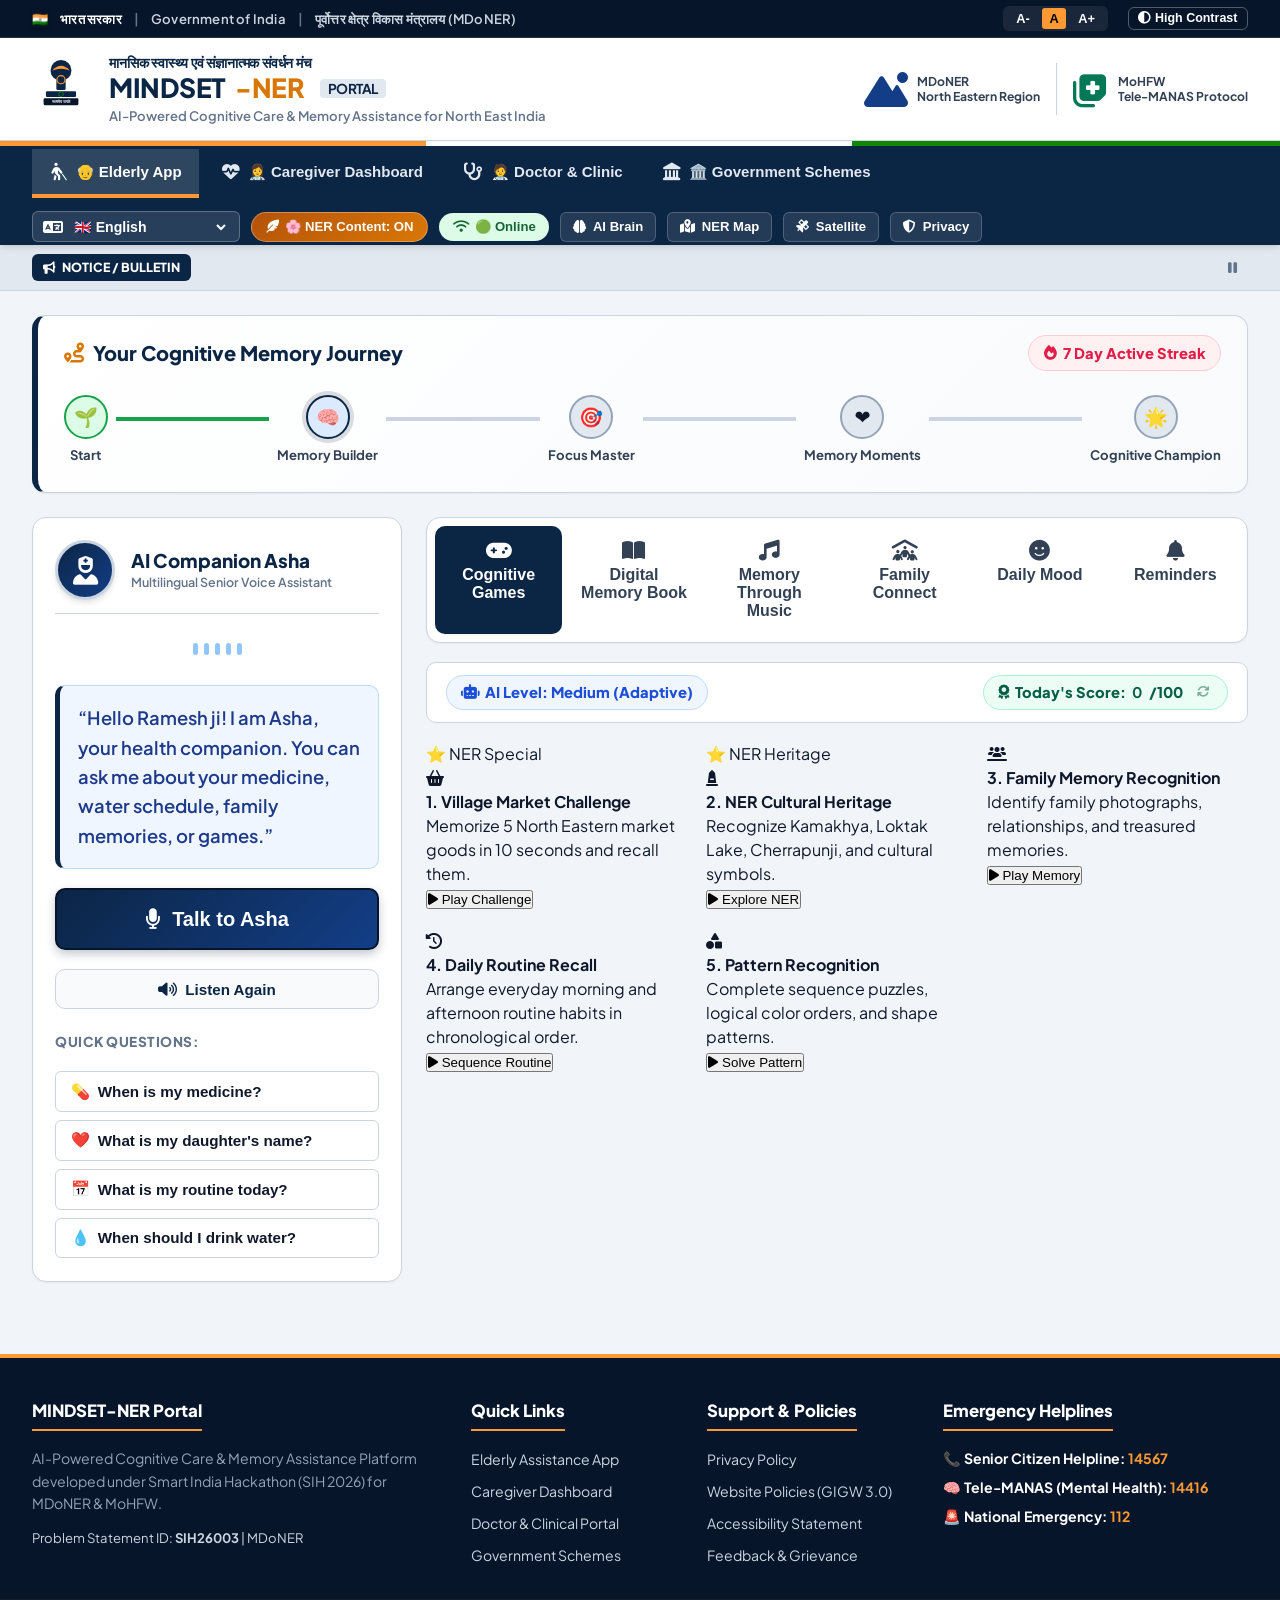
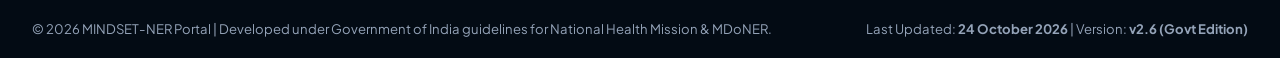
==== commit 7556ea6a: "feat: enable smooth continuous right-to-left sliding marquee for bulletin notice" ====
--- a/index.html
+++ b/index.html
@@ -23,7 +23,7 @@
     <link rel="alternate icon" type="image/x-icon" href="static/favicon.ico">
     
     <!-- Official Government Portal Stylesheet -->
-    <link rel="stylesheet" href="static/style.css?v=3.1">
+    <link rel="stylesheet" href="static/style.css?v=3.2">
 </head>
 <body>
     <!-- Skip to main content for screen readers (GIGW standard) -->
@@ -200,7 +200,7 @@
                     📢 <strong>MDoNER & MoHFW Initiative:</strong> 100% offline-first AI dementia care & cognitive gaming platform operational across 8 North Eastern states (Assam, Arunachal, Manipur, Meghalaya, Mizoram, Nagaland, Sikkim, Tripura).
                 </span>
             </div>
-            <button class="bulletin-pause-btn" id="btn-pause-marquee" onclick="toggleMarqueePause()" title="Pause/Play Marquee">
+            <button class="bulletin-pause-btn" id="btn-pause-marquee" onclick="toggleMarqueePause()" title="Pause/Play Marquee" aria-label="Pause or Play Marquee">
                 <i class="fa-solid fa-pause"></i>
             </button>
         </div>
@@ -1611,6 +1611,6 @@
 
     <!-- Multilingual Translations and Application Engine -->
     <script src="static/translations.js?v=3.1"></script>
-    <script src="static/app.js?v=3.1"></script>
+    <script src="static/app.js?v=3.2"></script>
 </body>
 </html>
--- a/static/style.css
+++ b/static/style.css
@@ -651,12 +651,43 @@
     overflow: hidden;
     white-space: nowrap;
     position: relative;
+    display: flex;
+    align-items: center;
 }
 
 .bulletin-content {
     display: inline-block;
     color: var(--gov-navy-dark);
     font-weight: 600;
+    white-space: nowrap;
+    padding-left: 100%;
+    animation: marqueeScroll 28s linear infinite;
+    will-change: transform;
+}
+
+/* Pause on hover, focus, or when user toggles pause */
+.bulletin-marquee:hover .bulletin-content,
+.bulletin-marquee:focus-within .bulletin-content,
+.bulletin-marquee.paused .bulletin-content,
+.bulletin-content.paused {
+    animation-play-state: paused !important;
+}
+
+@keyframes marqueeScroll {
+    0% {
+        transform: translate3d(0, 0, 0);
+    }
+    100% {
+        transform: translate3d(-100%, 0, 0);
+    }
+}
+
+@media (prefers-reduced-motion: reduce) {
+    .bulletin-content {
+        animation: none !important;
+        padding-left: 0 !important;
+        white-space: normal !important;
+    }
 }
 
 .bulletin-pause-btn {
@@ -664,11 +695,19 @@
     border: none;
     color: var(--text-muted);
     cursor: pointer;
-    padding: 0.2rem 0.5rem;
-    font-size: 0.85rem;
+    padding: 0.25rem 0.6rem;
+    font-size: 0.9rem;
+    display: inline-flex;
+    align-items: center;
+    justify-content: center;
+    min-width: 32px;
+    min-height: 32px;
+    border-radius: var(--radius-sm);
+    transition: all var(--transition-fast);
 }
 .bulletin-pause-btn:hover {
     color: var(--gov-navy);
+    background: rgba(0, 0, 0, 0.06);
 }
 
 /* ==========================================================================
